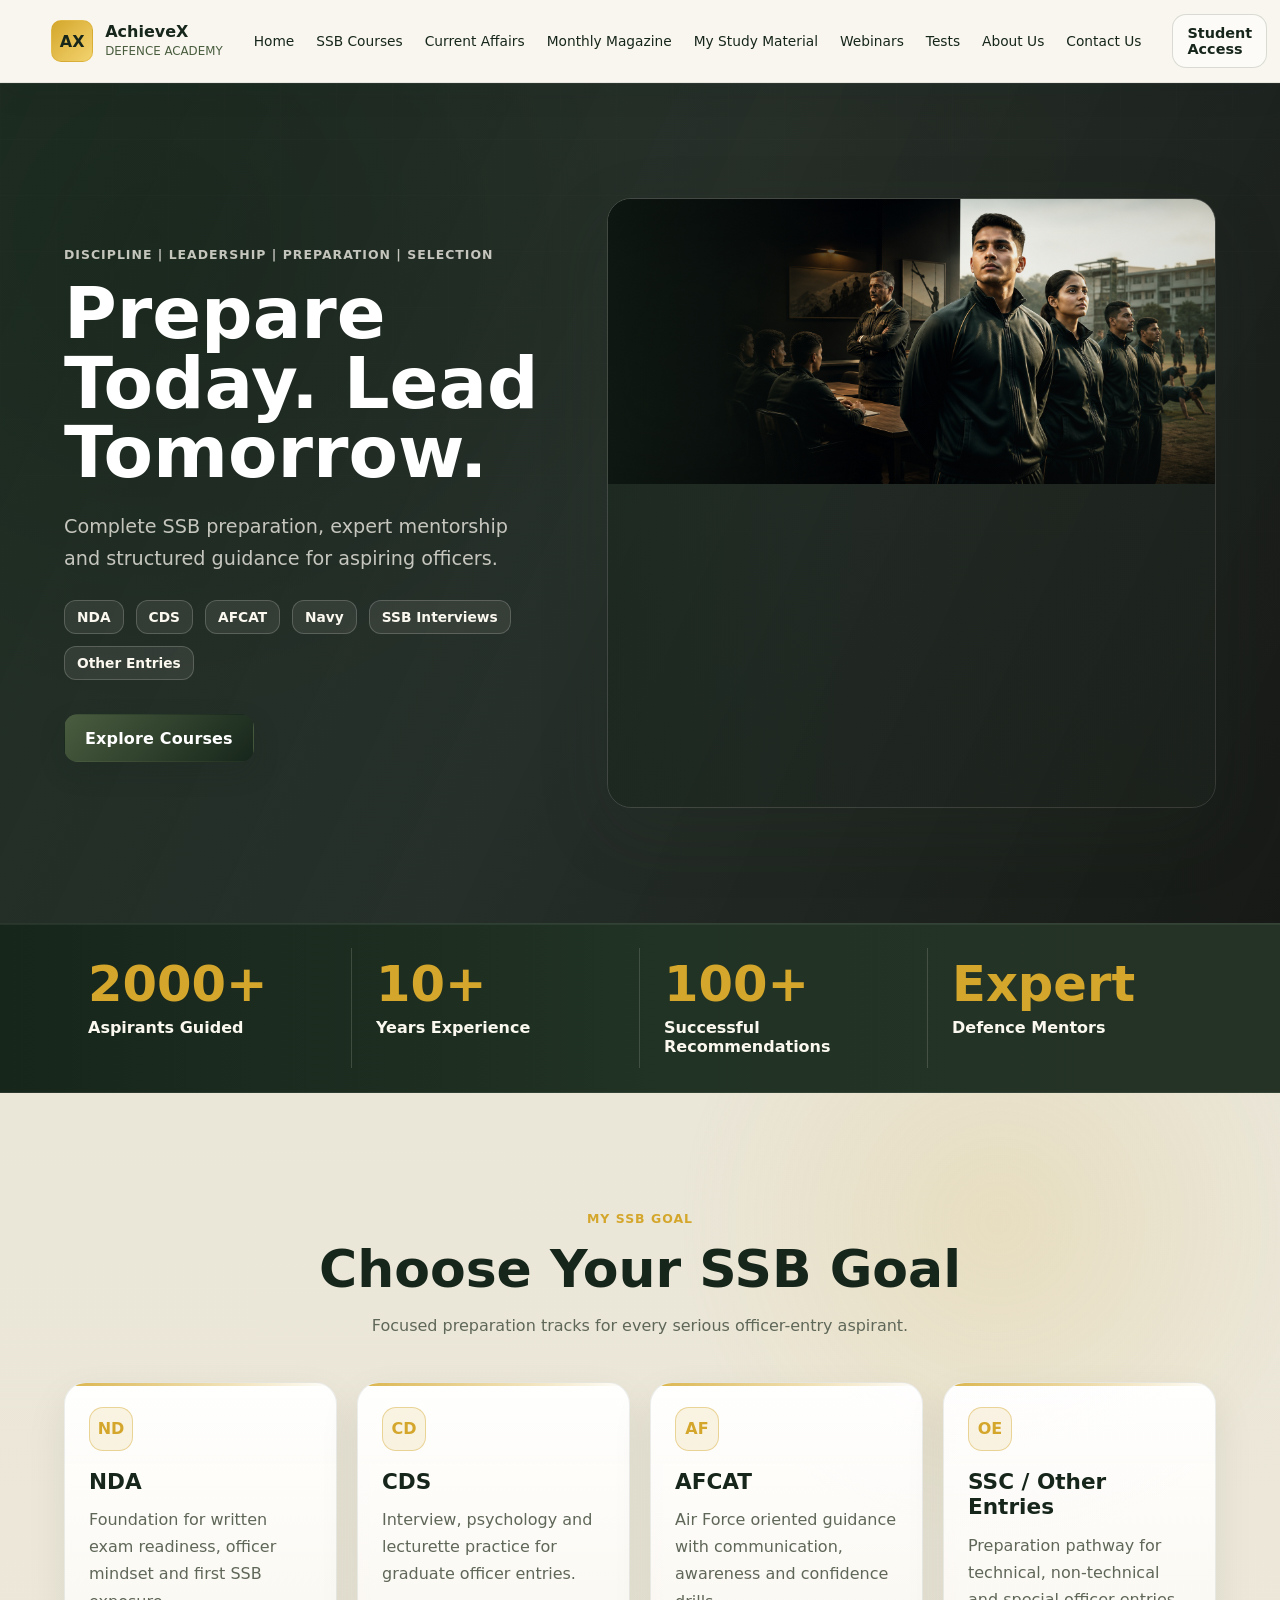
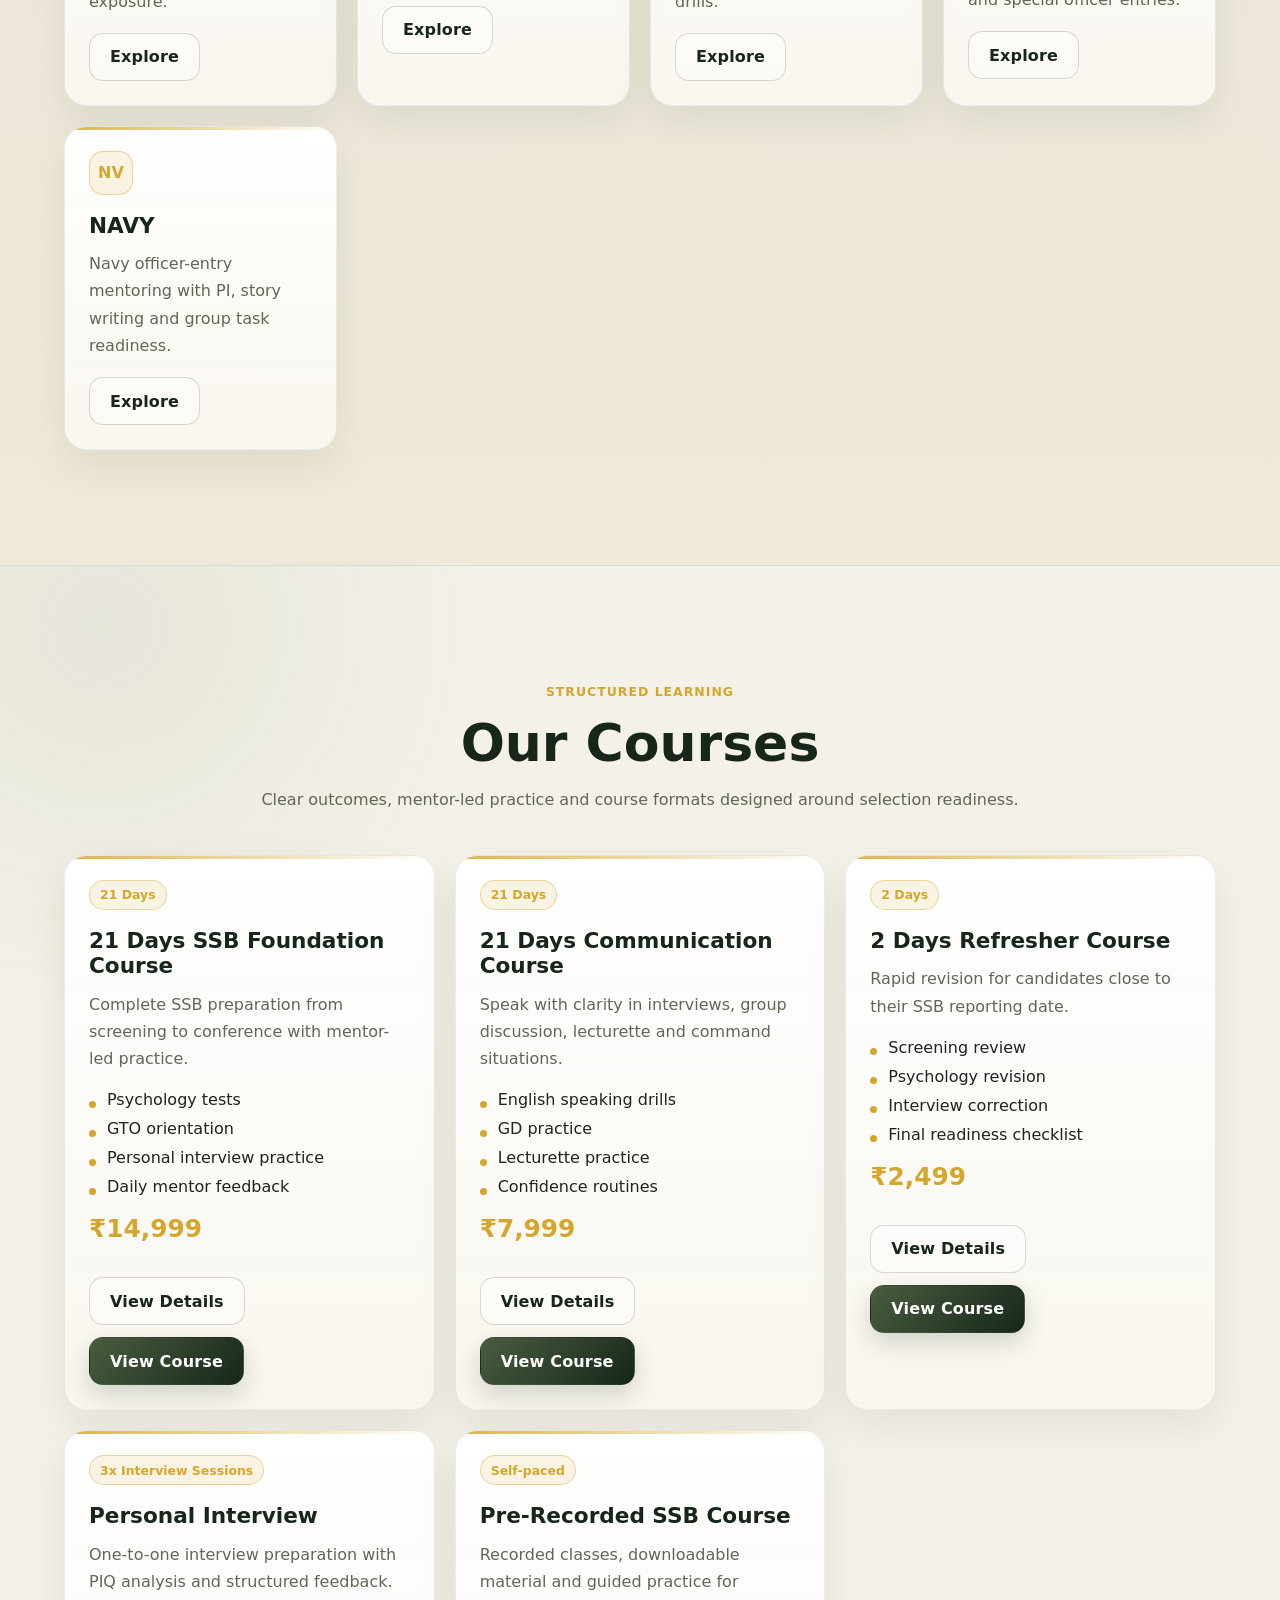
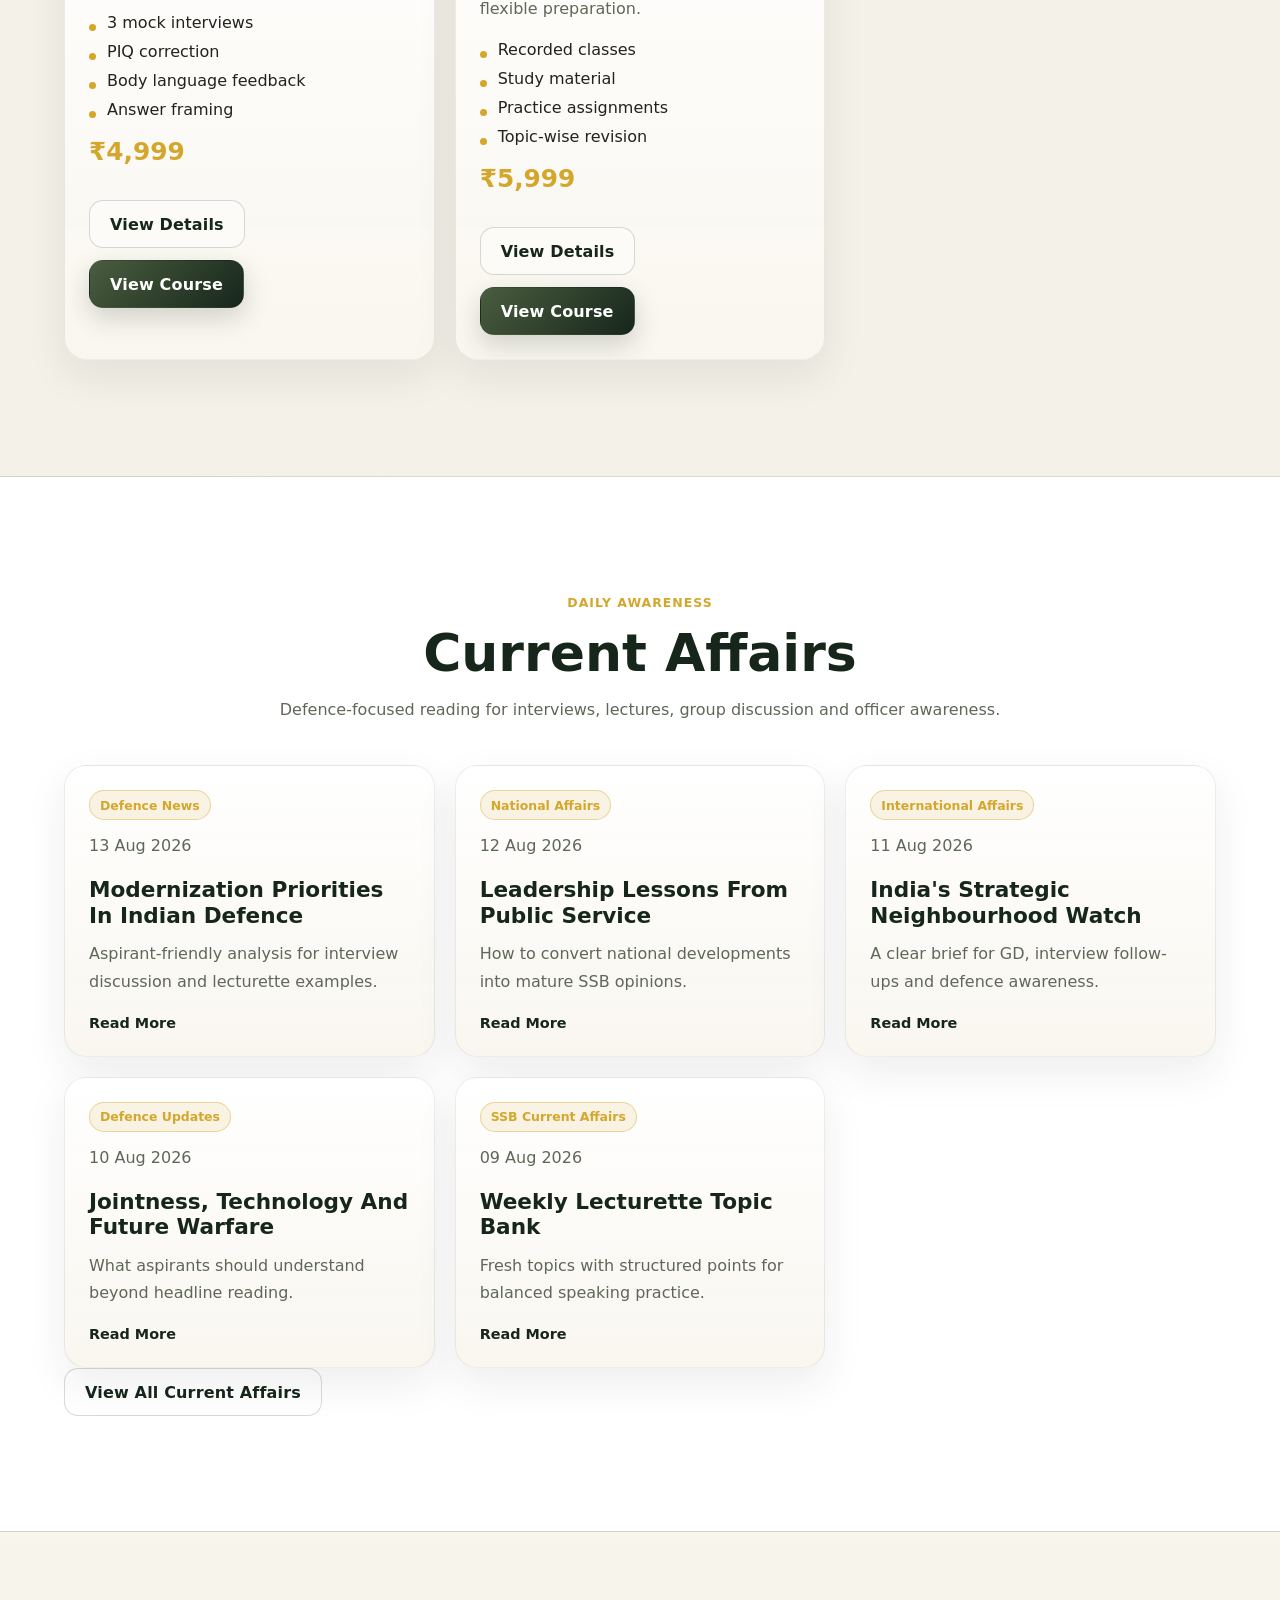
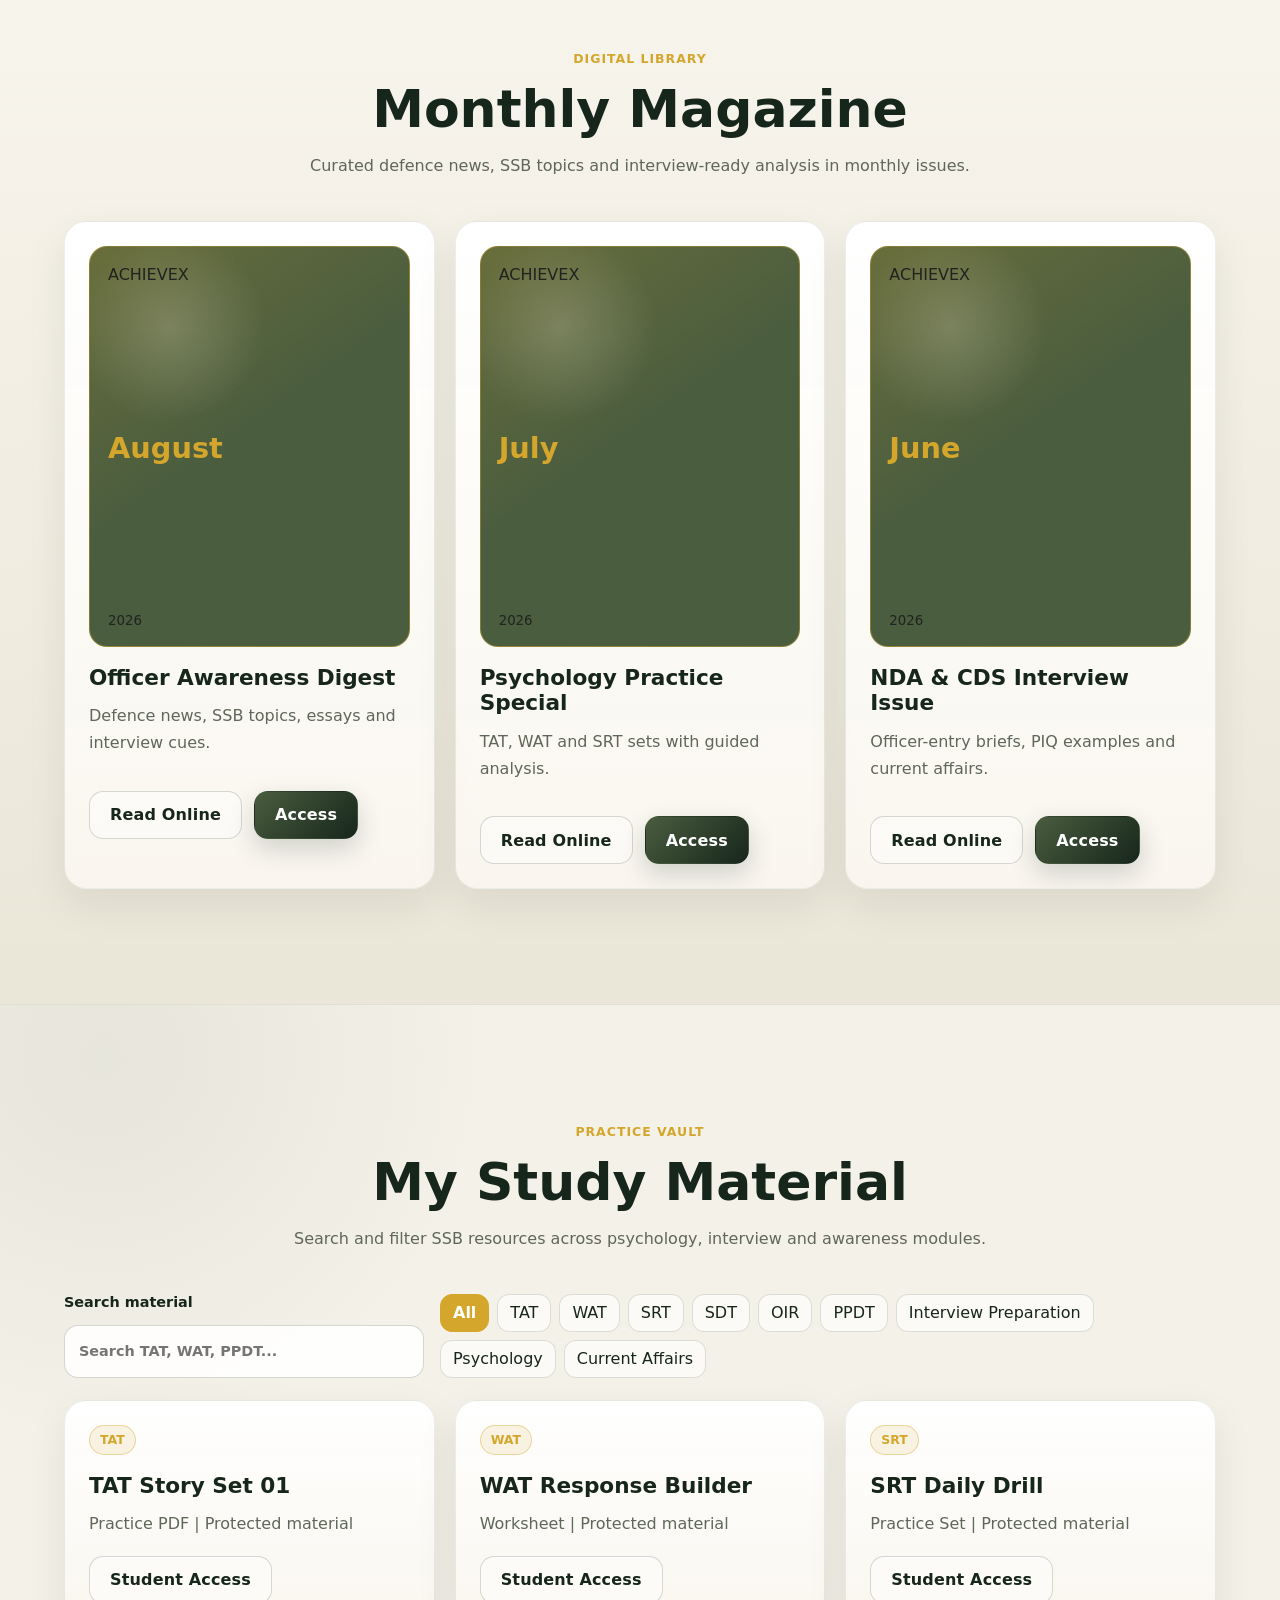
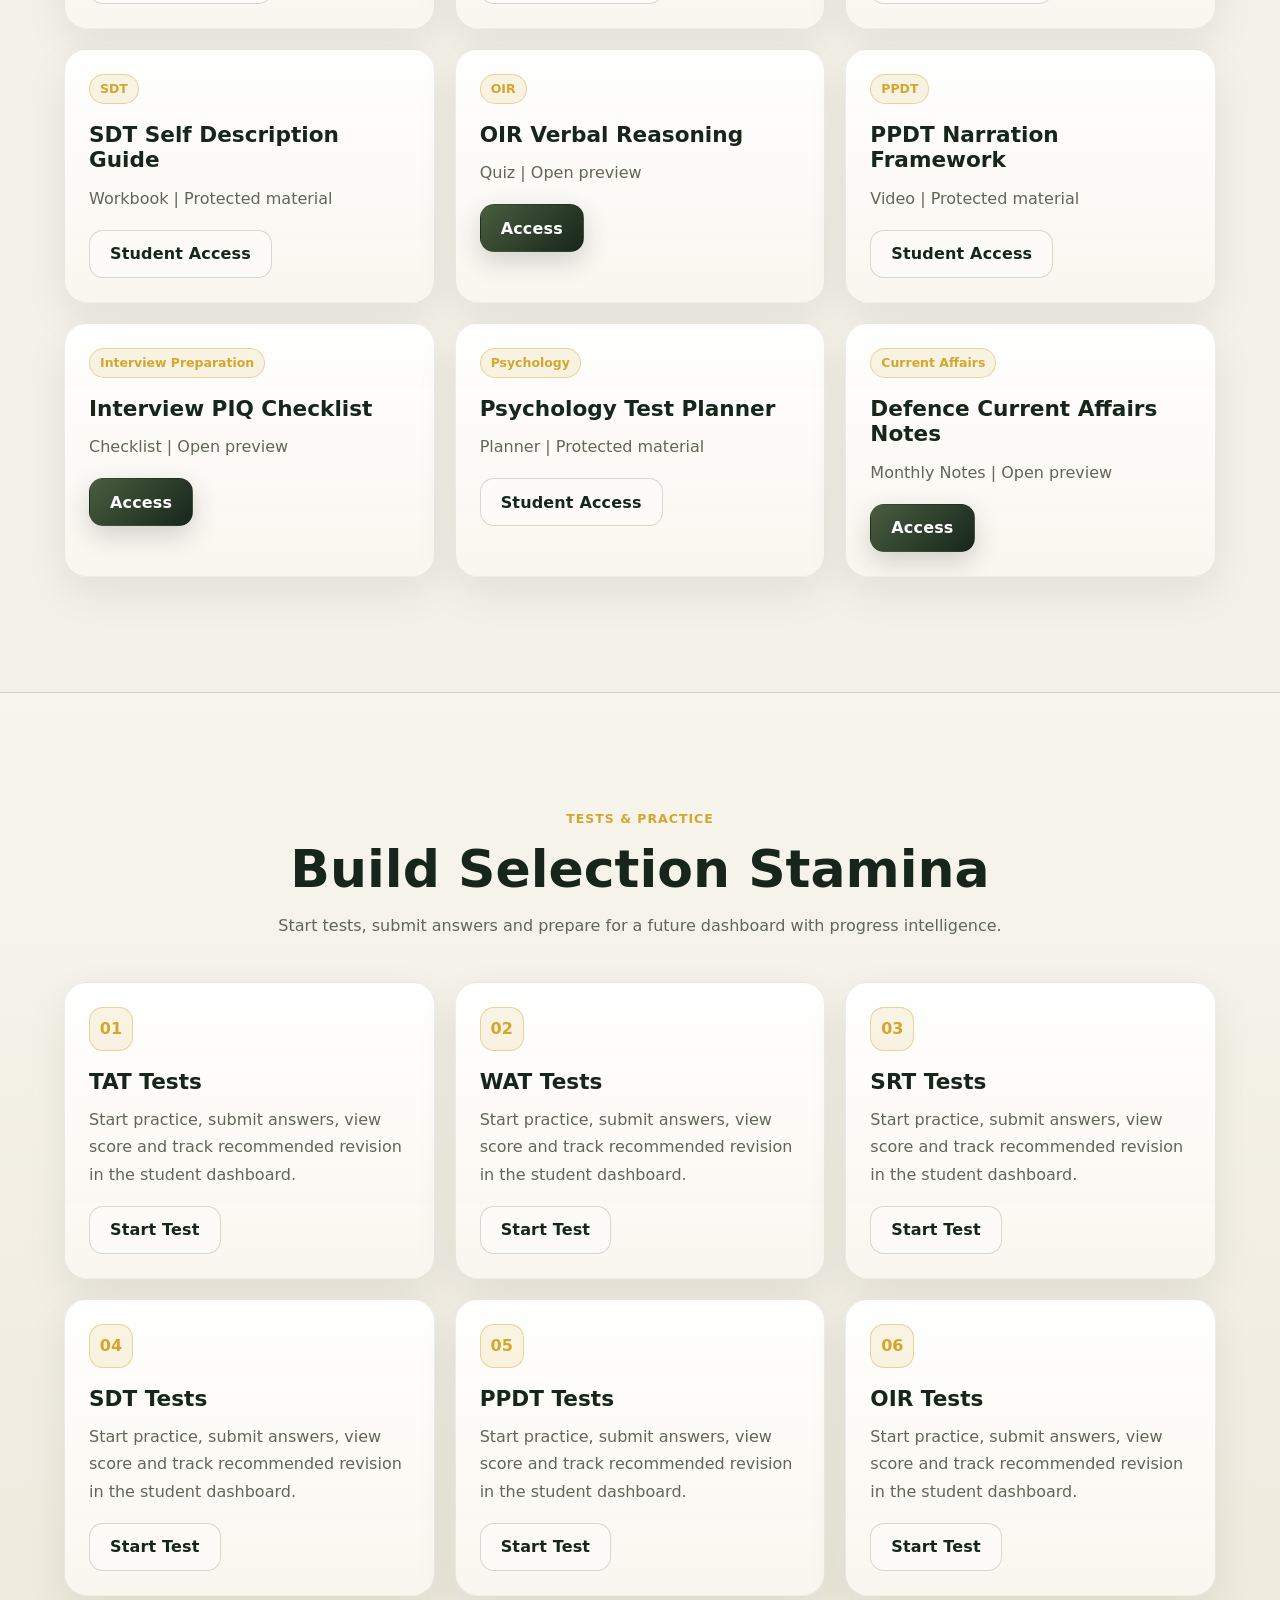
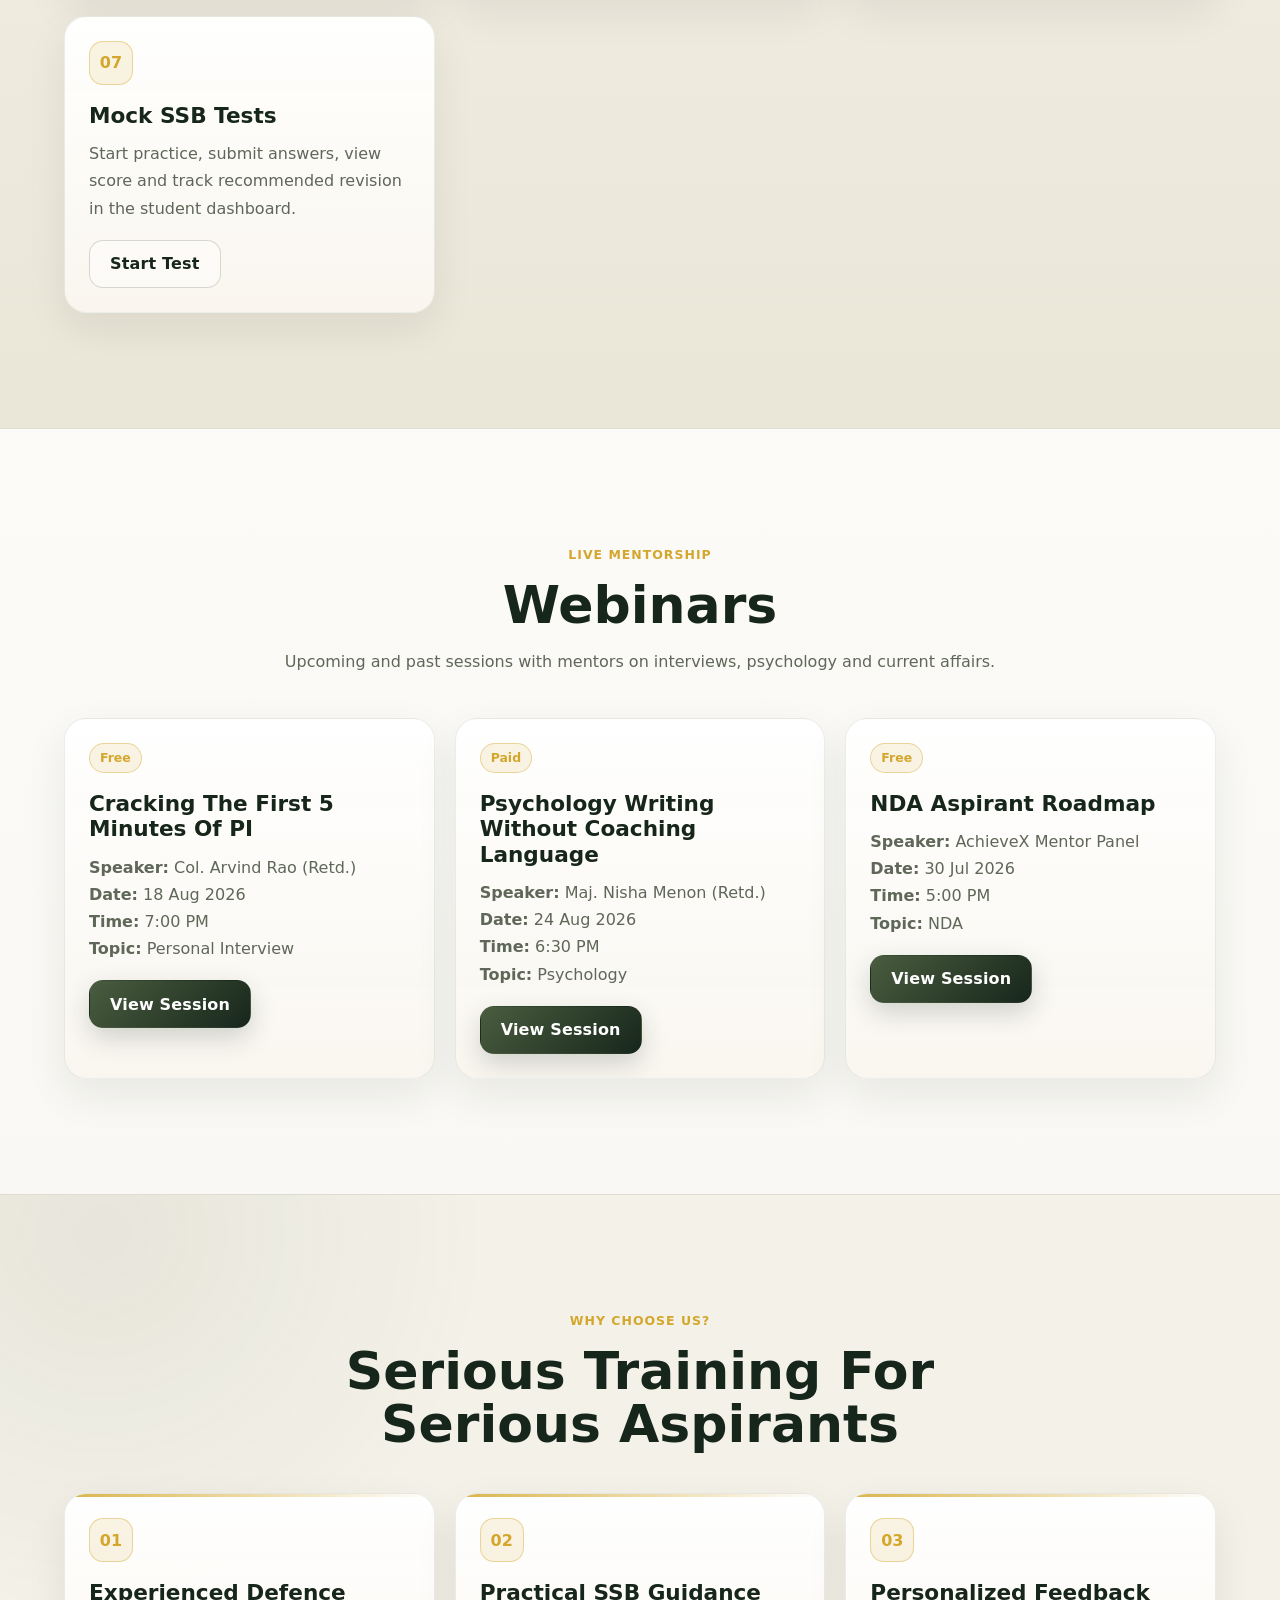
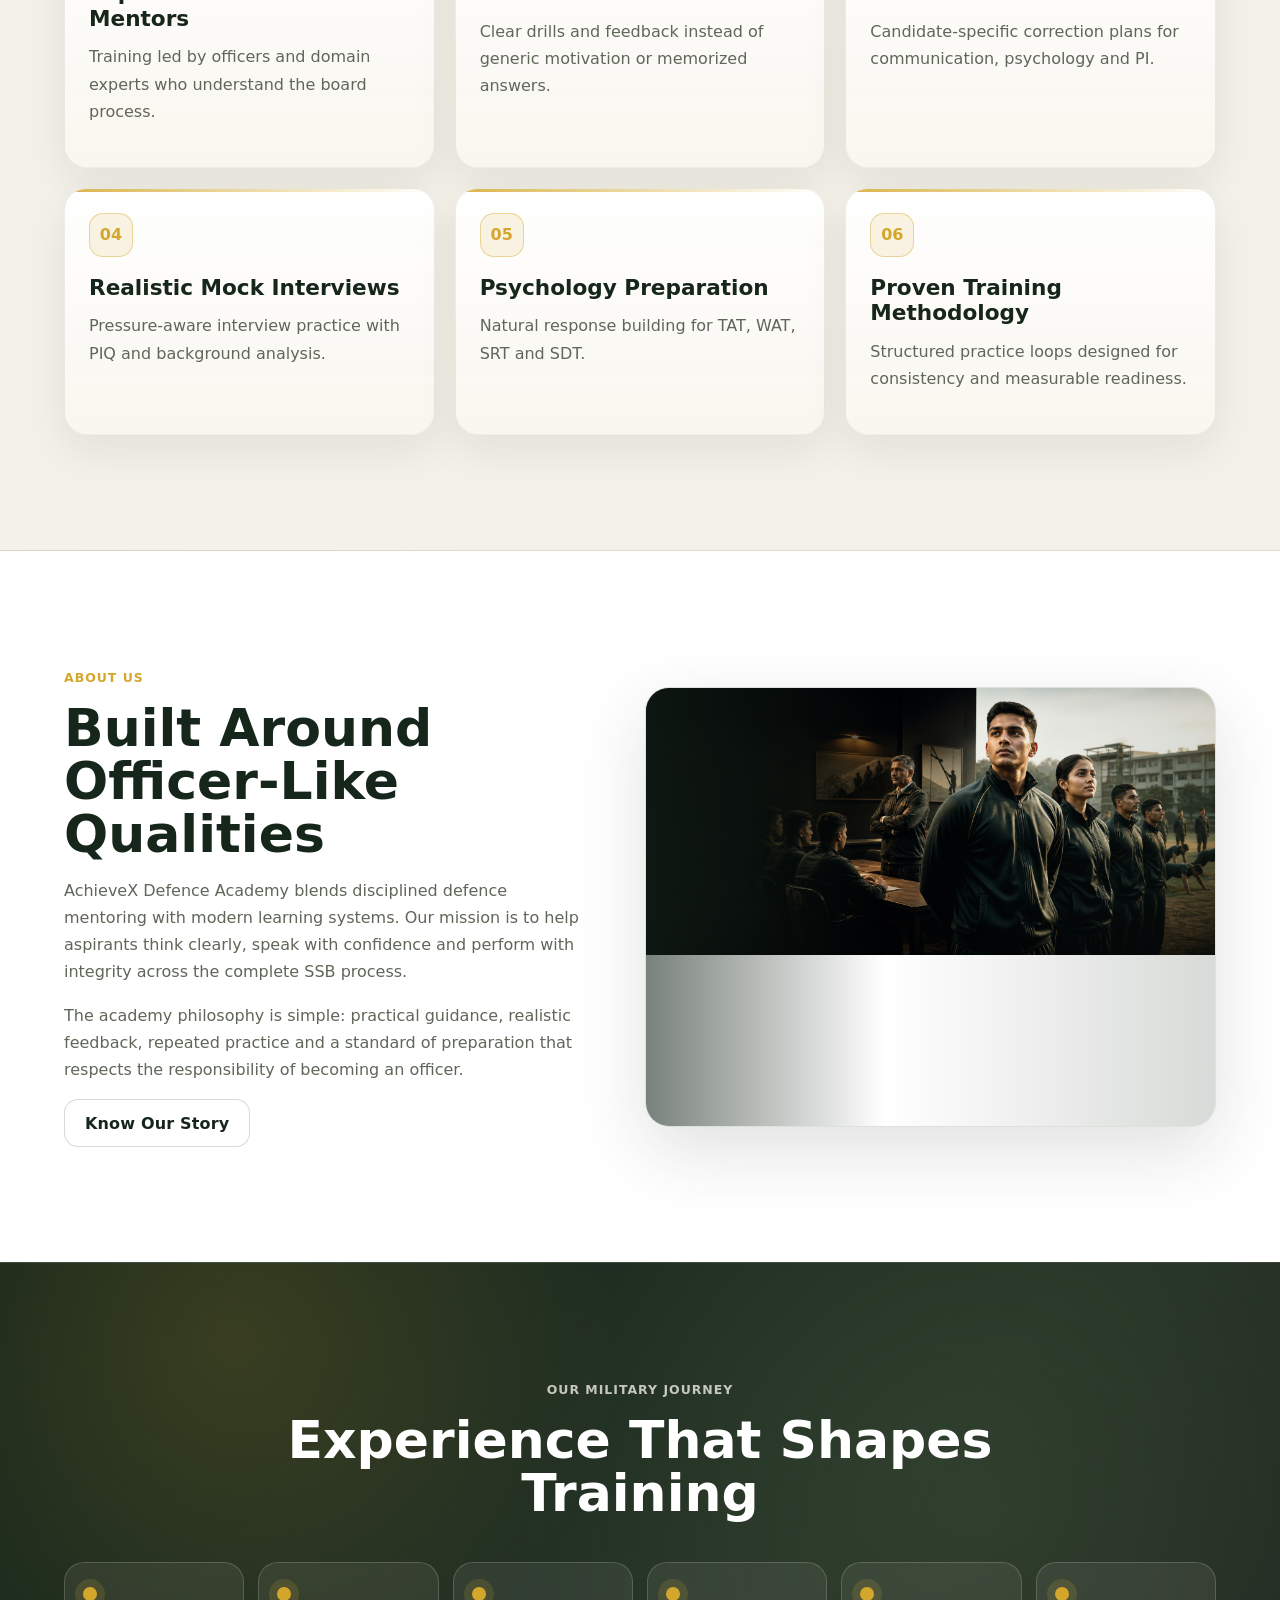
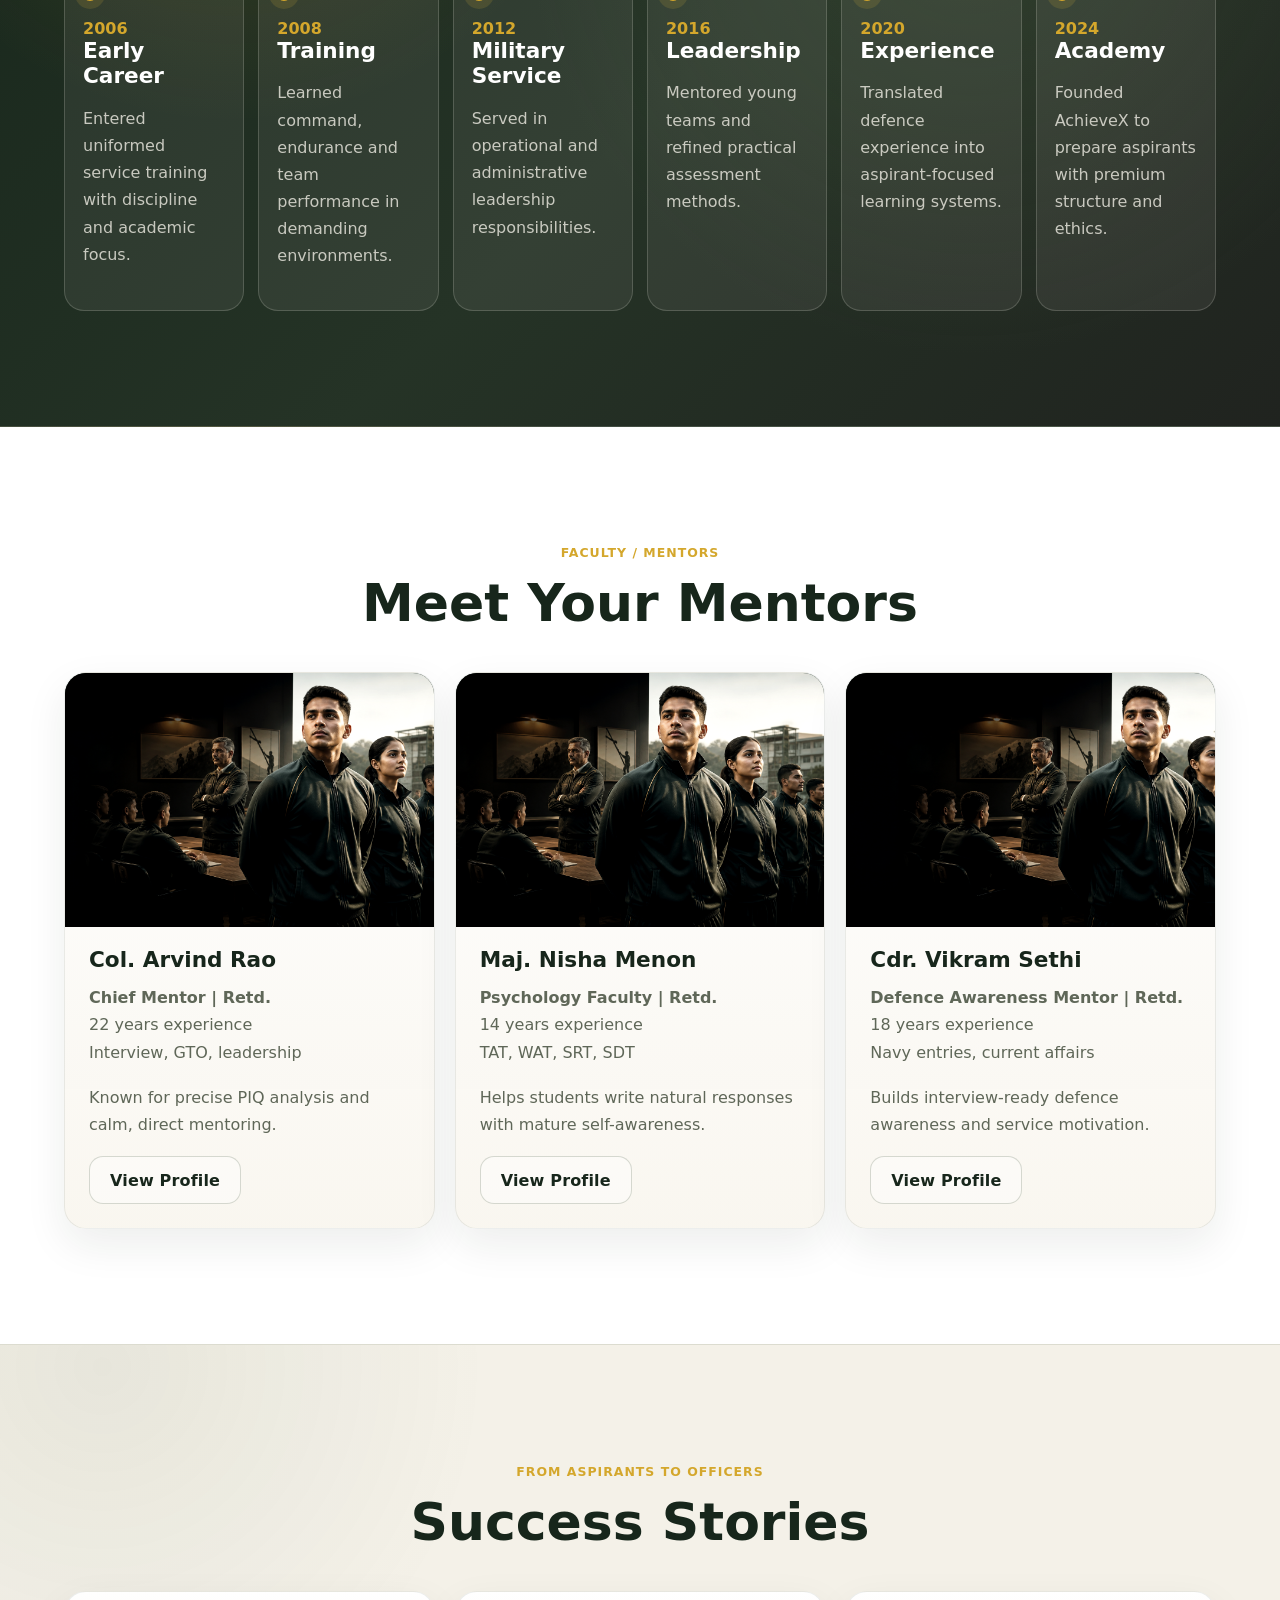
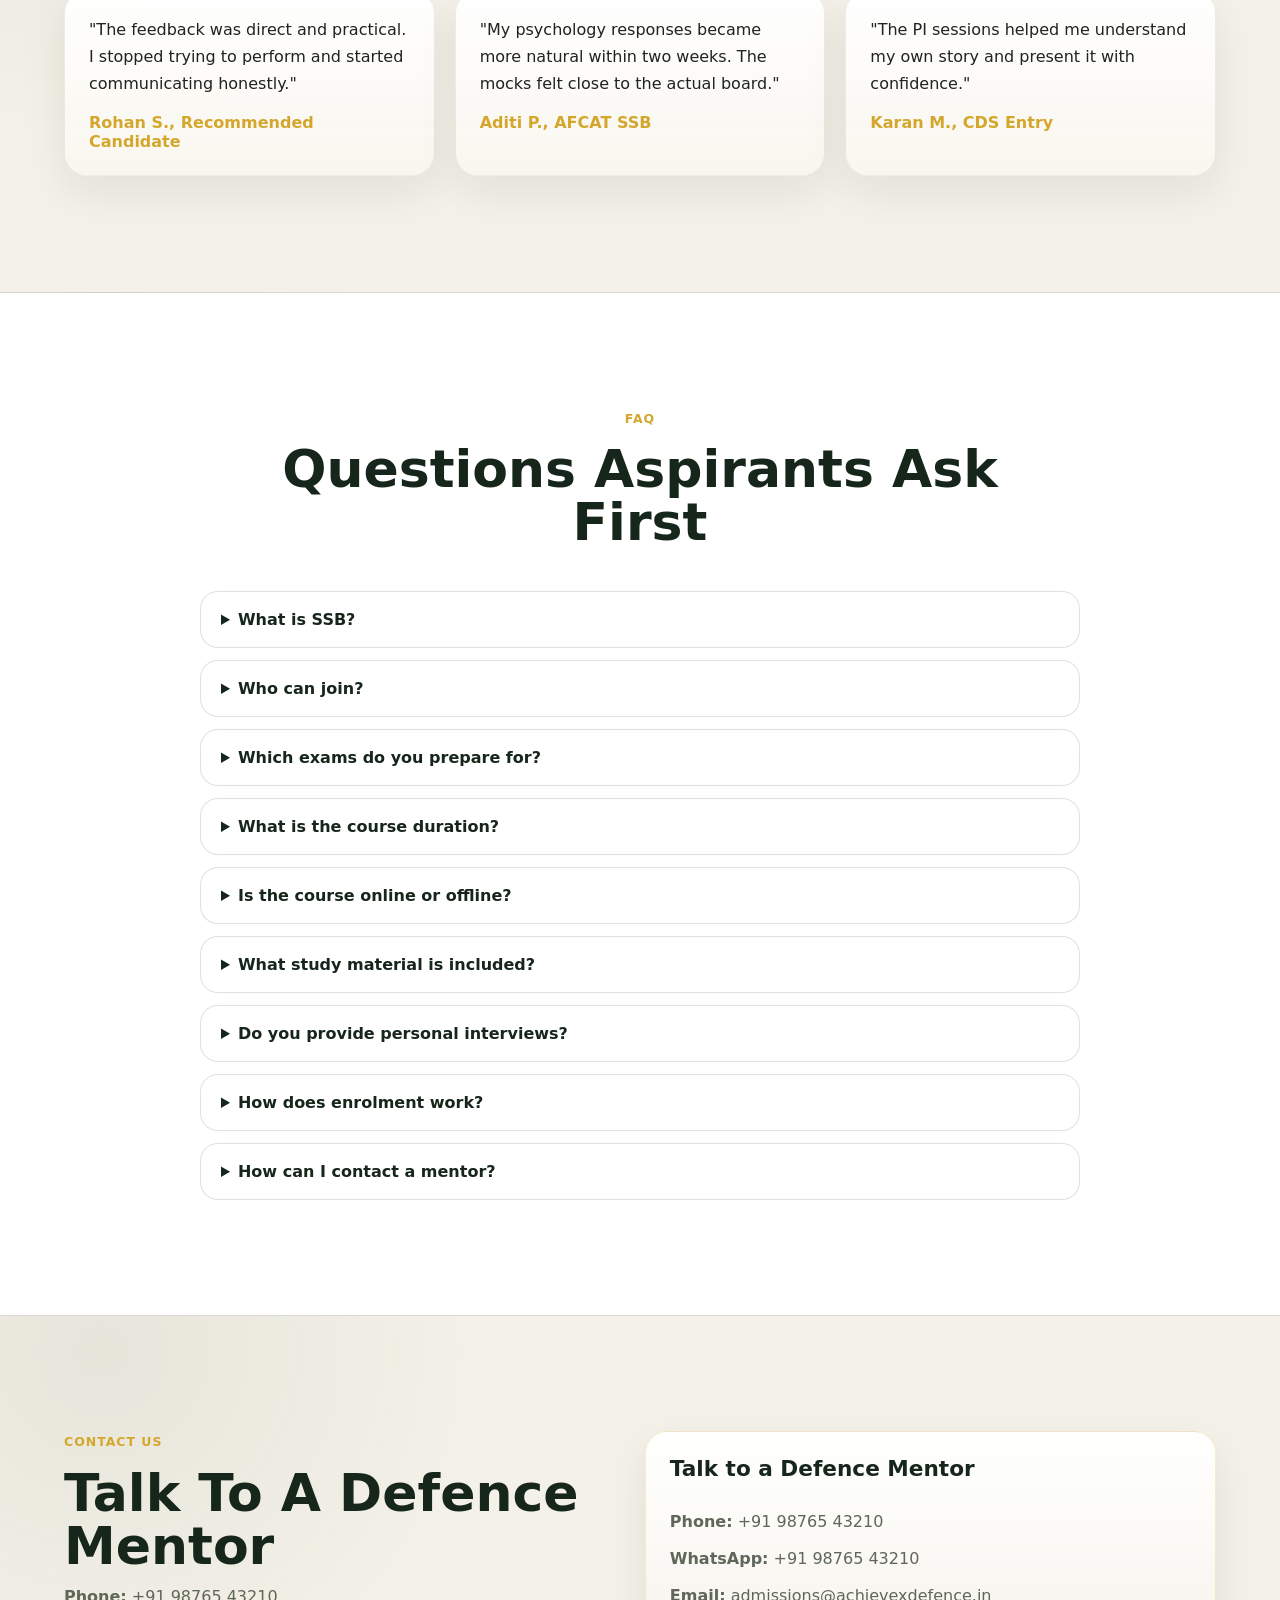
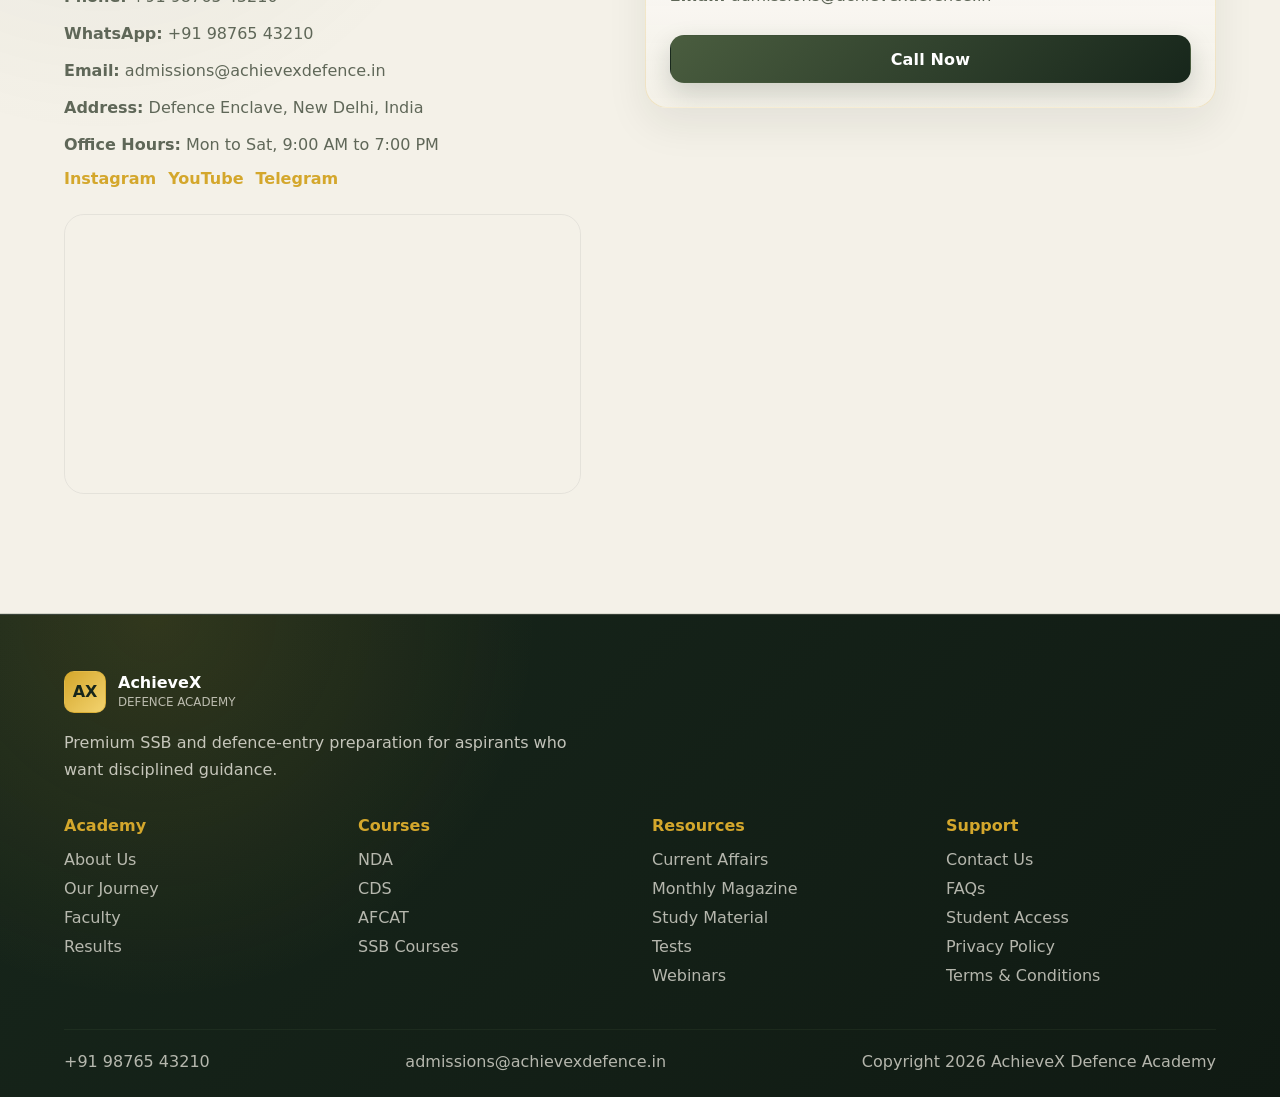
==== index.html @ bbbf5301 "Add files via upload" ====
<!doctype html>
<html lang="en">
  <head>
    <meta charset="UTF-8" />
    <meta name="viewport" content="width=device-width, initial-scale=1.0" />
    <title>AchieveX Defence Academy | SSB, NDA, CDS, AFCAT Coaching</title>
    <meta
      name="description"
      content="Premium SSB and defence-entry preparation for NDA, CDS, AFCAT, Navy and officer aspirants with expert mentorship, tests, study material and interviews."
    />
    <meta property="og:title" content="AchieveX Defence Academy" />
    <meta
      property="og:description"
      content="Prepare for SSB interviews and defence officer entries with structured courses, expert mentors and premium study resources."
    />
    <meta property="og:type" content="website" />
    <meta property="og:image" content="assets/ssb-hero.png" />
    <link rel="preload" href="assets/ssb-hero.png" as="image" />
    <link rel="stylesheet" href="styles.css" />
  </head>
  <body>
    <header class="site-header" data-header>
      <a class="brand" href="index.html" aria-label="AchieveX Defence Academy home">
        <span class="brand-mark">AX</span>
        <span>
          <strong>AchieveX</strong>
          <small>Defence Academy</small>
        </span>
      </a>
      <button class="menu-toggle icon-button" type="button" data-menu-toggle aria-label="Open navigation">
        <span></span><span></span><span></span>
      </button>
      <nav class="main-nav" data-nav aria-label="Primary navigation">
        <a href="#home">Home</a>
        <div class="nav-group">
          <button type="button">SSB Courses</button>
          <div class="mega-menu">
            <a href="#courses">All Courses</a>
            <a href="course.html?course=ssb-foundation">21 Days SSB Foundation</a>
            <a href="course.html?course=communication">Communication Course</a>
            <a href="course.html?course=interview">Personal Interview</a>
          </div>
        </div>
        <a href="#current-affairs">Current Affairs</a>
        <a href="#magazine">Monthly Magazine</a>
        <a href="#materials">My Study Material</a>
        <a href="#webinars">Webinars</a>
        <a href="#tests">Tests</a>
        <a href="#about">About Us</a>
        <a href="#contact">Contact Us</a>
      </nav>
      <div class="header-actions">
        <a class="link-button" href="login.html">Student Access</a>
      </div>
    </header>

    <main id="home">
      <section class="hero section-dark">
        <div class="hero-content reveal">
          <p class="eyebrow">Discipline | Leadership | Preparation | Selection</p>
          <h1>Prepare Today. Lead Tomorrow.</h1>
          <p class="hero-copy">
            Complete SSB preparation, expert mentorship and structured guidance for aspiring officers.
          </p>
          <div class="exam-pills" aria-label="Defence entry preparation">
            <span>NDA</span><span>CDS</span><span>AFCAT</span><span>Navy</span><span>SSB Interviews</span><span>Other Entries</span>
          </div>
          <div class="hero-actions">
            <a class="btn btn-primary" href="#courses">Explore Courses</a>
            <a class="btn btn-secondary" href="#contact">Talk to an Expert</a>
          </div>
        </div>
        <div class="hero-media reveal" aria-label="SSB aspirants training with mentor">
          <img src="assets/ssb-hero.png" alt="Indian defence aspirants preparing with a mentor" />
        </div>
      </section>

      <section class="stats-strip" aria-label="Academy trust statistics">
        <div class="stat reveal"><strong data-count="2000">0</strong><span>Aspirants Guided</span></div>
        <div class="stat reveal"><strong data-count="10">0</strong><span>Years Experience</span></div>
        <div class="stat reveal"><strong data-count="100">0</strong><span>Successful Recommendations</span></div>
        <div class="stat reveal"><strong>Expert</strong><span>Defence Mentors</span></div>
      </section>

      <section class="section" id="goals">
        <div class="section-heading reveal">
          <p class="eyebrow">My SSB Goal</p>
          <h2>Choose Your SSB Goal</h2>
          <p>Focused preparation tracks for every serious officer-entry aspirant.</p>
        </div>
        <div class="goal-grid" data-goals></div>
      </section>

      <section class="section section-panel" id="courses">
        <div class="section-heading reveal">
          <p class="eyebrow">Structured Learning</p>
          <h2>Our Courses</h2>
          <p>Clear outcomes, mentor-led practice and course formats designed around selection readiness.</p>
        </div>
        <div class="course-grid" data-courses></div>
      </section>

      <section class="section" id="current-affairs">
        <div class="section-heading reveal">
          <p class="eyebrow">Daily Awareness</p>
          <h2>Current Affairs</h2>
          <p>Defence-focused reading for interviews, lectures, group discussion and officer awareness.</p>
        </div>
        <div class="article-grid" data-articles></div>
        <div class="center-actions"><a class="btn btn-secondary" href="#current-affairs">View All Current Affairs</a></div>
      </section>

      <section class="section section-panel" id="magazine">
        <div class="section-heading reveal">
          <p class="eyebrow">Digital Library</p>
          <h2>Monthly Magazine</h2>
          <p>Curated defence news, SSB topics and interview-ready analysis in monthly issues.</p>
        </div>
        <div class="magazine-grid" data-magazines></div>
      </section>

      <section class="section" id="materials">
        <div class="section-heading reveal">
          <p class="eyebrow">Practice Vault</p>
          <h2>My Study Material</h2>
          <p>Search and filter SSB resources across psychology, interview and awareness modules.</p>
        </div>
        <div class="resource-toolbar reveal">
          <label class="search-field">
            <span>Search material</span>
            <input type="search" data-resource-search placeholder="Search TAT, WAT, PPDT..." />
          </label>
          <div class="filter-tabs" data-resource-filters></div>
        </div>
        <div class="resource-grid" data-resources></div>
      </section>

      <section class="section section-panel" id="tests">
        <div class="section-heading reveal">
          <p class="eyebrow">Tests & Practice</p>
          <h2>Build Selection Stamina</h2>
          <p>Start tests, submit answers and prepare for a future dashboard with progress intelligence.</p>
        </div>
        <div class="test-grid" data-tests></div>
      </section>

      <section class="section" id="webinars">
        <div class="section-heading reveal">
          <p class="eyebrow">Live Mentorship</p>
          <h2>Webinars</h2>
          <p>Upcoming and past sessions with mentors on interviews, psychology and current affairs.</p>
        </div>
        <div class="webinar-grid" data-webinars></div>
      </section>

      <section class="section section-panel" id="why">
        <div class="section-heading reveal">
          <p class="eyebrow">Why Choose Us?</p>
          <h2>Serious Training For Serious Aspirants</h2>
        </div>
        <div class="feature-grid" data-features></div>
      </section>

      <section class="section split-section" id="about">
        <div class="split-copy reveal">
          <p class="eyebrow">About Us</p>
          <h2>Built Around Officer-Like Qualities</h2>
          <p>
            AchieveX Defence Academy blends disciplined defence mentoring with modern learning systems. Our mission is to
            help aspirants think clearly, speak with confidence and perform with integrity across the complete SSB process.
          </p>
          <p>
            The academy philosophy is simple: practical guidance, realistic feedback, repeated practice and a standard of
            preparation that respects the responsibility of becoming an officer.
          </p>
          <a class="btn btn-secondary" href="#journey">Know Our Story</a>
        </div>
        <div class="split-media reveal">
          <img src="assets/ssb-hero.png" alt="Aspirants and mentor in defence academy training environment" loading="lazy" />
        </div>
      </section>

      <section class="section journey section-panel" id="journey">
        <div class="section-heading reveal">
          <p class="eyebrow">Our Military Journey</p>
          <h2>Experience That Shapes Training</h2>
        </div>
        <div class="timeline" data-timeline></div>
      </section>

      <section class="section" id="mentors">
        <div class="section-heading reveal">
          <p class="eyebrow">Faculty / Mentors</p>
          <h2>Meet Your Mentors</h2>
        </div>
        <div class="mentor-grid" data-mentors></div>
      </section>

      <section class="section section-panel" id="success">
        <div class="section-heading reveal">
          <p class="eyebrow">From Aspirants to Officers</p>
          <h2>Success Stories</h2>
        </div>
        <div class="testimonial-grid" data-testimonials></div>
      </section>

      <section class="section faq-section" id="faq">
        <div class="section-heading reveal">
          <p class="eyebrow">FAQ</p>
          <h2>Questions Aspirants Ask First</h2>
        </div>
        <div class="accordion" data-faqs></div>
      </section>

      <section class="section contact-section section-panel" id="contact">
        <div class="contact-layout">
          <div class="contact-copy reveal">
            <p class="eyebrow">Contact Us</p>
            <h2>Talk To A Defence Mentor</h2>
            <div class="contact-list">
              <p><strong>Phone:</strong> +91 98765 43210</p>
              <p><strong>WhatsApp:</strong> +91 98765 43210</p>
              <p><strong>Email:</strong> admissions@achievexdefence.in</p>
              <p><strong>Address:</strong> Defence Enclave, New Delhi, India</p>
              <p><strong>Office Hours:</strong> Mon to Sat, 9:00 AM to 7:00 PM</p>
            </div>
            <div class="social-row" aria-label="Social media links">
              <a href="#contact">Instagram</a><a href="#contact">YouTube</a><a href="#contact">Telegram</a>
            </div>
            <iframe
              title="AchieveX Defence Academy map"
              loading="lazy"
              referrerpolicy="no-referrer-when-downgrade"
              src="https://www.google.com/maps?q=New%20Delhi%20India&output=embed"
            ></iframe>
          </div>
          <div class="contact-form reveal" aria-label="Academy contact details">
            <h3>Talk to a Defence Mentor</h3>
            <div class="contact-list">
              <p><strong>Phone:</strong> +91 98765 43210</p>
              <p><strong>WhatsApp:</strong> +91 98765 43210</p>
              <p><strong>Email:</strong> admissions@achievexdefence.in</p>
            </div>
            <a class="btn btn-primary" href="tel:+919876543210">Call Now</a>
          </div>
        </div>
      </section>
    </main>

    <footer class="site-footer">
      <div class="footer-brand">
        <a class="brand" href="index.html">
          <span class="brand-mark">AX</span>
          <span><strong>AchieveX</strong><small>Defence Academy</small></span>
        </a>
        <p>Premium SSB and defence-entry preparation for aspirants who want disciplined guidance.</p>
      </div>
      <div class="footer-grid">
        <div><h3>Academy</h3><a href="#about">About Us</a><a href="#journey">Our Journey</a><a href="#mentors">Faculty</a><a href="#success">Results</a></div>
        <div><h3>Courses</h3><a href="#goals">NDA</a><a href="#goals">CDS</a><a href="#goals">AFCAT</a><a href="#courses">SSB Courses</a></div>
        <div><h3>Resources</h3><a href="#current-affairs">Current Affairs</a><a href="#magazine">Monthly Magazine</a><a href="#materials">Study Material</a><a href="#tests">Tests</a><a href="#webinars">Webinars</a></div>
        <div><h3>Support</h3><a href="#contact">Contact Us</a><a href="#faq">FAQs</a><a href="login.html">Student Access</a><a href="#footer">Privacy Policy</a><a href="#footer">Terms & Conditions</a></div>
      </div>
      <div class="footer-bottom">
        <span>+91 98765 43210</span>
        <span>admissions@achievexdefence.in</span>
        <span>Copyright 2026 AchieveX Defence Academy</span>
      </div>
    </footer>

    <script src="script.js"></script>
  </body>
</html>
---- styles.css ----
:root {
  --black: #17261b;
  --black-2: #253326;
  --charcoal: #20231f;
  --charcoal-2: #343a2f;
  --green: #17261b;
  --green-2: #253326;
  --olive: #4a5d3f;
  --ivory: #f4f1e8;
  --beige: #eae6d8;
  --gold: #d4a72c;
  --gold-2: #e6b936;
  --white: #ffffff;
  --soft: #fbf8ef;
  --muted: #5f6758;
  --line: rgba(74, 93, 63, 0.18);
  --line-gold: rgba(212, 167, 44, 0.42);
  --dark-line: rgba(244, 241, 232, 0.16);
  --shadow: 0 24px 70px rgba(37, 51, 38, 0.15);
  --radius: 24px;
  font-family: Inter, Manrope, Poppins, ui-sans-serif, system-ui, -apple-system, BlinkMacSystemFont, "Segoe UI", sans-serif;
  color: var(--charcoal);
  background: var(--ivory);
}

* {
  box-sizing: border-box;
}

html {
  scroll-behavior: smooth;
}

body {
  margin: 0;
  color: var(--charcoal);
  background:
    radial-gradient(circle at 82% 7%, rgba(212, 167, 44, 0.16), transparent 32rem),
    radial-gradient(circle at 8% 38%, rgba(74, 93, 63, 0.12), transparent 28rem),
    linear-gradient(180deg, var(--ivory), #ffffff 44%, var(--beige));
  overflow-x: hidden;
}

a {
  color: inherit;
  text-decoration: none;
}

img {
  display: block;
  max-width: 100%;
}

button,
input,
select,
textarea {
  font: inherit;
}

button {
  cursor: pointer;
}

.site-header {
  position: sticky;
  top: 0;
  z-index: 50;
  display: flex;
  align-items: center;
  gap: 22px;
  min-height: 78px;
  padding: 14px clamp(18px, 4vw, 54px);
  background: rgba(250, 247, 240, 0.86);
  border-bottom: 1px solid rgba(23, 38, 27, 0.08);
  box-shadow: 0 12px 30px rgba(23, 38, 27, 0.06);
  backdrop-filter: blur(18px);
}

.brand {
  display: inline-flex;
  align-items: center;
  gap: 12px;
  min-width: max-content;
}

.brand-mark {
  display: grid;
  place-items: center;
  width: 42px;
  height: 42px;
  border: 1px solid var(--line-gold);
  border-radius: 10px;
  color: var(--green);
  background: linear-gradient(135deg, var(--gold), #f3d36f);
  font-weight: 900;
  letter-spacing: 0;
}

.brand strong,
.brand small {
  display: block;
  line-height: 1.05;
}

.brand strong {
  color: var(--green);
  font-size: 1rem;
  letter-spacing: 0;
}

.brand small {
  margin-top: 4px;
  color: var(--olive);
  font-size: 0.74rem;
  text-transform: uppercase;
}

.main-nav {
  display: flex;
  align-items: center;
  justify-content: center;
  gap: 4px;
  flex: 1;
}

.main-nav a,
.main-nav button {
  border: 0;
  color: var(--green);
  background: transparent;
  padding: 10px 9px;
  border-radius: 12px;
  font-size: 0.86rem;
  white-space: nowrap;
  transition: color 180ms ease, background 180ms ease;
}

.main-nav a:hover,
.main-nav button:hover {
  color: var(--olive);
  background: rgba(74, 93, 63, 0.1);
}

.nav-group {
  position: relative;
}

.mega-menu {
  position: absolute;
  top: calc(100% + 10px);
  left: 0;
  display: grid;
  min-width: 260px;
  padding: 10px;
  opacity: 0;
  pointer-events: none;
  transform: translateY(8px);
  background: rgba(255, 255, 255, 0.96);
  border: 1px solid var(--line);
  border-radius: 18px;
  box-shadow: var(--shadow);
  transition: opacity 180ms ease, transform 180ms ease;
}

.nav-group:hover .mega-menu,
.nav-group:focus-within .mega-menu {
  opacity: 1;
  pointer-events: auto;
  transform: translateY(0);
}

.header-actions {
  display: flex;
  align-items: center;
  gap: 10px;
}

.link-button {
  color: var(--green);
  font-weight: 700;
  font-size: 0.9rem;
}

.btn {
  display: inline-flex;
  align-items: center;
  justify-content: center;
  min-height: 48px;
  padding: 0 20px;
  border-radius: 14px;
  border: 1px solid transparent;
  font-weight: 900;
  letter-spacing: 0.01em;
  transition: transform 180ms ease, box-shadow 180ms ease, border-color 180ms ease, background 180ms ease;
}

.btn:hover {
  transform: translateY(-2px);
}

.btn-primary {
  color: var(--white);
  background: linear-gradient(135deg, var(--olive), var(--green));
  box-shadow: 0 10px 26px rgba(23, 38, 27, 0.18);
}

.btn-primary:hover {
  box-shadow: 0 14px 30px rgba(23, 38, 27, 0.22);
}

.btn-secondary {
  color: var(--green);
  background: rgba(255, 255, 255, 0.42);
  border-color: rgba(74, 93, 63, 0.22);
}

.btn-secondary:hover {
  border-color: var(--line-gold);
  box-shadow: 0 12px 34px rgba(74, 93, 63, 0.14);
}

.btn-small {
  min-height: 42px;
  padding-inline: 16px;
  font-size: 0.88rem;
}

.btn-ghost {
  min-height: 42px;
  color: var(--gold);
  background: rgba(212, 167, 44, 0.1);
  border-color: var(--line-gold);
}

.site-header .link-button {
  padding: 10px 14px;
  border: 1px solid rgba(74, 93, 63, 0.2);
  border-radius: 14px;
  background: rgba(255, 255, 255, 0.5);
}

.hero .btn-secondary,
.course-hero .btn-secondary,
.login-hero .btn-secondary,
#journey .btn-secondary,
.site-footer .btn-secondary,
.menu-toggle {
  display: none;
  width: 44px;
  height: 44px;
  border: 1px solid var(--line);
  border-radius: 12px;
  background: var(--white);
}

.menu-toggle span {
  display: block;
  width: 18px;
  height: 2px;
  margin: 4px auto;
  background: var(--green);
}

.section-dark,
.section {
  position: relative;
  padding: clamp(72px, 9vw, 126px) clamp(18px, 5vw, 72px);
}

.section-panel {
  background:
    radial-gradient(circle at 12% 8%, rgba(212, 167, 44, 0.12), transparent 24rem),
    linear-gradient(180deg, var(--ivory), var(--beige));
  border-block: 1px solid rgba(74, 93, 63, 0.14);
}

.hero {
  display: grid;
  grid-template-columns: minmax(0, 0.88fr) minmax(360px, 1.12fr);
  align-items: center;
  min-height: calc(100vh - 78px);
  gap: clamp(30px, 5vw, 76px);
  overflow: hidden;
  background:
    linear-gradient(115deg, rgba(23, 38, 27, 0.96), rgba(21, 31, 26, 0.92) 48%, rgba(14, 17, 14, 0.96)),
    radial-gradient(circle at 12% 18%, rgba(74, 93, 63, 0.78), transparent 30rem),
    radial-gradient(circle at 64% 18%, rgba(212, 167, 44, 0.18), transparent 28rem);
  box-shadow: inset 0 1px 0 rgba(255, 255, 255, 0.04);
}

.hero::before {
  content: "";
  position: absolute;
  inset: 0;
  pointer-events: none;
  opacity: 0.16;
  background-image:
    linear-gradient(rgba(244, 241, 232, 0.08) 1px, transparent 1px),
    linear-gradient(90deg, rgba(244, 241, 232, 0.06) 1px, transparent 1px);
  background-size: 56px 56px;
  mask-image: linear-gradient(180deg, black, transparent 82%);
}

.hero-content,
.hero-media {
  position: relative;
  z-index: 1;
}

.eyebrow {
  margin: 0 0 14px;
  color: var(--gold);
  font-size: 0.78rem;
  font-weight: 900;
  letter-spacing: 0.08em;
  text-transform: uppercase;
}

h1,
h2,
h3,
p {
  overflow-wrap: anywhere;
}

h1,
h2,
h3 {
  margin: 0;
  color: var(--green);
  letter-spacing: 0;
}

h1 {
  max-width: 760px;
  font-size: clamp(3rem, 6vw, 4.5rem);
  line-height: 0.96;
}

h2 {
  font-size: clamp(2.2rem, 4.2vw, 3.25rem);
  line-height: 1.02;
}

h3 {
  font-size: 1.35rem;
  line-height: 1.18;
}

p {
  color: var(--muted);
  line-height: 1.7;
}

.hero h1,
.hero h2,
.hero h3,
.course-hero h1,
.course-hero h2,
.course-hero h3,
.login-hero h1,
.login-hero h2,
.login-hero h3,
#journey h1,
#journey h2,
#journey h3,
.site-footer h1,
.site-footer h2,
.site-footer h3 {
  color: var(--white);
}

.hero p,
.course-hero p,
.login-hero p,
#journey p,
.site-footer p {
  color: rgba(244, 241, 232, 0.78);
}

.hero-copy {
  max-width: 650px;
  margin: 24px 0;
  color: var(--soft);
  font-size: clamp(1.04rem, 1.6vw, 1.2rem);
}

.exam-pills,
.hero-actions,
.center-actions,
.course-meta-row,
.social-row {
  display: flex;
  flex-wrap: wrap;
  gap: 12px;
  align-items: center;
}

.exam-pills span,
.course-meta-row span {
  display: inline-flex;
  min-height: 34px;
  align-items: center;
  padding: 0 12px;
  color: var(--soft);
  border: 1px solid rgba(244, 241, 232, 0.2);
  border-radius: 12px;
  background: rgba(244, 241, 232, 0.08);
  font-weight: 800;
  font-size: 0.86rem;
}

.hero-actions {
  margin-top: 34px;
}

.hero-media {
  min-height: 610px;
  border-radius: var(--radius);
  overflow: hidden;
  box-shadow: var(--shadow);
  border: 1px solid rgba(244, 241, 232, 0.14);
}

.hero-media::after,
.split-media::after,
.course-hero-image::after {
  content: "";
  position: absolute;
  inset: 0;
  background: linear-gradient(90deg, rgba(23, 38, 27, 0.58), transparent 42%, rgba(37, 51, 38, 0.18));
  pointer-events: none;
}

.hero-media img,
.split-media img,
.course-hero-image img {
  width: 100%;
  height: 100%;
  object-fit: cover;
}

.stats-strip {
  display: grid;
  grid-template-columns: repeat(4, 1fr);
  padding: 24px clamp(18px, 5vw, 72px);
  background: linear-gradient(90deg, var(--green), #213325 52%, var(--green-2));
  border-block: 1px solid rgba(255, 255, 255, 0.08);
  box-shadow: inset 0 1px 0 rgba(255, 255, 255, 0.06);
}

.course-hero,
.login-hero {
  color: var(--soft);
  background:
    radial-gradient(circle at 14% 16%, rgba(212, 167, 44, 0.14), transparent 26rem),
    radial-gradient(circle at 80% 20%, rgba(74, 93, 63, 0.34), transparent 28rem),
    linear-gradient(135deg, var(--green), var(--green-2) 56%, var(--charcoal));
}

.stat {
  padding: 12px 24px;
  border-right: 1px solid var(--dark-line);
}

.stat:last-child {
  border-right: 0;
}

.stat strong {
  display: block;
  color: var(--gold);
  font-size: clamp(2rem, 4vw, 3.1rem);
  line-height: 1;
}

.stat span {
  display: block;
  margin-top: 8px;
  color: var(--soft);
  font-weight: 800;
}

.section-heading {
  max-width: 760px;
  margin: 0 auto 42px;
  text-align: center;
}

#goals {
  background:
    radial-gradient(circle at 78% 12%, rgba(212, 167, 44, 0.14), transparent 20rem),
    linear-gradient(180deg, var(--beige), #efe9d9);
}

#courses,
#materials,
#why,
#success,
#contact,
.course-detail-layout {
  background:
    radial-gradient(circle at 8% 4%, rgba(74, 93, 63, 0.08), transparent 24rem),
    var(--ivory);
}

#current-affairs,
#about,
#mentors,
#faq {
  background: var(--white);
}

#magazine,
#tests {
  background:
    linear-gradient(180deg, #f8f5ed, var(--beige));
}

#journey {
  color: var(--soft);
  background:
    radial-gradient(circle at 18% 10%, rgba(212, 167, 44, 0.16), transparent 24rem),
    radial-gradient(circle at 76% 32%, rgba(74, 93, 63, 0.32), transparent 28rem),
    linear-gradient(135deg, var(--green), var(--green-2) 54%, var(--charcoal));
  border-block-color: var(--dark-line);
}

.goal-grid,
.course-grid,
.article-grid,
.magazine-grid,
.resource-grid,
.test-grid,
.webinar-grid,
.feature-grid,
.mentor-grid,
.testimonial-grid,
.learning-grid,
.benefit-grid {
  display: grid;
  grid-template-columns: repeat(3, minmax(0, 1fr));
  gap: 20px;
  max-width: 1180px;
  margin: 0 auto;
}

.goal-grid {
  grid-template-columns: repeat(4, minmax(0, 1fr));
}

.course-grid,
.mentor-grid {
  grid-template-columns: repeat(3, minmax(0, 1fr));
}

.card,
.course-card,
.article-card,
.magazine-card,
.resource-card,
.test-card,
.webinar-card,
.feature-card,
.mentor-card,
.testimonial-card,
.detail-block,
.pricing-card,
.login-card,
.dashboard-preview,
.contact-form {
  position: relative;
  padding: 24px;
  border: 1px solid rgba(23, 38, 27, 0.08);
  border-radius: 22px;
  background: linear-gradient(180deg, rgba(255, 255, 255, 0.97), rgba(249, 246, 239, 0.96));
  box-shadow: 0 16px 42px rgba(23, 38, 27, 0.08);
  overflow: hidden;
}

.card::before,
.course-card::before,
.feature-card::before {
  content: "";
  position: absolute;
  inset: 0 0 auto;
  height: 3px;
  background: linear-gradient(90deg, var(--gold), transparent);
  opacity: 0.85;
}

.goal-card,
.course-card,
.article-card,
.magazine-card,
.resource-card,
.test-card,
.webinar-card,
.feature-card,
.mentor-card,
.testimonial-card {
  transition: transform 180ms ease, border-color 180ms ease, box-shadow 180ms ease;
}

.goal-card:hover,
.course-card:hover,
.article-card:hover,
.magazine-card:hover,
.resource-card:hover,
.test-card:hover,
.webinar-card:hover,
.feature-card:hover,
.mentor-card:hover,
.testimonial-card:hover {
  transform: translateY(-6px);
  border-color: var(--line-gold);
  box-shadow: 0 22px 56px rgba(74, 93, 63, 0.16);
}

.goal-card {
  min-height: 230px;
}

.icon-chip,
.badge {
  display: inline-flex;
  align-items: center;
  justify-content: center;
  min-width: 44px;
  height: 44px;
  border-radius: 14px;
  color: var(--gold);
  border: 1px solid var(--line-gold);
  background: rgba(212, 167, 44, 0.12);
  font-weight: 900;
}

.badge {
  min-width: auto;
  height: 30px;
  padding-inline: 10px;
  border-radius: 999px;
  font-size: 0.78rem;
}

.card h3,
.course-card h3,
.article-card h3,
.magazine-card h3,
.resource-card h3,
.test-card h3,
.webinar-card h3,
.feature-card h3,
.mentor-card h3 {
  margin-top: 18px;
}

.card p,
.course-card p,
.article-card p,
.magazine-card p,
.resource-card p,
.test-card p,
.webinar-card p,
.feature-card p,
.mentor-card p {
  margin: 12px 0 18px;
}

.course-list {
  display: grid;
  gap: 10px;
  margin: 18px 0;
  padding: 0;
  list-style: none;
}

.course-list li {
  color: var(--charcoal);
  padding-left: 18px;
  position: relative;
}

.course-list li::before {
  content: "";
  position: absolute;
  left: 0;
  top: 0.65em;
  width: 7px;
  height: 7px;
  border-radius: 50%;
  background: var(--gold);
}

.price {
  color: var(--gold);
  font-size: 1.55rem;
  font-weight: 900;
}

.resource-toolbar {
  display: grid;
  grid-template-columns: minmax(220px, 360px) 1fr;
  gap: 16px;
  max-width: 1180px;
  margin: 0 auto 22px;
}

.search-field,
label {
  display: grid;
  gap: 8px;
  color: var(--green);
  font-weight: 800;
  font-size: 0.9rem;
}

input,
select,
textarea {
  width: 100%;
  color: var(--green);
  background: rgba(255, 255, 255, 0.88);
  border: 1px solid rgba(74, 93, 63, 0.24);
  border-radius: 14px;
  min-height: 46px;
  padding: 12px 14px;
  outline: none;
}

textarea {
  resize: vertical;
}

input:focus,
select:focus,
textarea:focus {
  border-color: var(--gold);
  box-shadow: 0 0 0 3px rgba(212, 167, 44, 0.16);
}

.filter-tabs {
  display: flex;
  flex-wrap: wrap;
  gap: 8px;
  align-content: end;
}

.filter-tabs button {
  min-height: 38px;
  padding-inline: 12px;
  color: var(--green);
  background: rgba(255, 255, 255, 0.66);
  border: 1px solid var(--line);
  border-radius: 12px;
}

.filter-tabs button.active {
  color: var(--white);
  background: var(--gold);
  border-color: var(--gold);
  font-weight: 900;
}

.magazine-cover {
  aspect-ratio: 4 / 5;
  display: grid;
  align-content: space-between;
  padding: 18px;
  border-radius: 18px;
  border: 1px solid var(--line-gold);
  background:
    linear-gradient(145deg, rgba(212, 167, 44, 0.22), transparent 48%),
    radial-gradient(circle at 25% 20%, rgba(244, 241, 232, 0.22), transparent 6rem),
    var(--olive);
}

.magazine-cover strong {
  color: var(--gold);
  font-size: 1.8rem;
  line-height: 1;
}

.split-section,
.contact-layout,
.course-hero,
.login-hero {
  display: grid;
  grid-template-columns: minmax(0, 0.95fr) minmax(360px, 1.05fr);
  align-items: center;
  gap: clamp(28px, 5vw, 70px);
}

.split-copy p {
  max-width: 680px;
}

.split-media,
.course-hero-image {
  position: relative;
  min-height: 440px;
  border-radius: var(--radius);
  overflow: hidden;
  border: 1px solid var(--line);
  box-shadow: var(--shadow);
}

.timeline {
  display: grid;
  grid-template-columns: repeat(6, minmax(160px, 1fr));
  gap: 14px;
  max-width: 1220px;
  margin: 0 auto;
}

.timeline-item {
  position: relative;
  padding: 24px 18px;
  border: 1px solid rgba(244, 241, 232, 0.18);
  border-radius: 20px;
  background: rgba(244, 241, 232, 0.07);
}

.timeline-item::before {
  content: "";
  display: block;
  width: 14px;
  height: 14px;
  margin-bottom: 18px;
  border-radius: 50%;
  background: var(--gold);
  box-shadow: 0 0 0 8px rgba(255, 200, 61, 0.12);
}

.timeline-item strong {
  color: var(--gold);
}

.mentor-photo {
  position: relative;
  aspect-ratio: 16 / 11;
  margin: -24px -24px 20px;
  overflow: hidden;
  background: var(--green);
}

.mentor-photo img {
  width: 100%;
  height: 100%;
  object-fit: cover;
  filter: saturate(0.82) contrast(1.05);
}

.mentor-card:nth-child(2) .mentor-photo img {
  object-position: 70% center;
}

.mentor-card:nth-child(3) .mentor-photo img {
  object-position: 28% center;
}

.testimonial-card blockquote {
  margin: 0;
  color: var(--charcoal);
  line-height: 1.7;
}

.testimonial-card cite {
  display: block;
  margin-top: 16px;
  color: var(--gold);
  font-style: normal;
  font-weight: 900;
}

.accordion {
  display: grid;
  gap: 12px;
  max-width: 880px;
  margin: 0 auto;
}

.accordion details {
  border: 1px solid var(--line);
  border-radius: 18px;
  background: rgba(255, 255, 255, 0.78);
  padding: 18px 20px;
}

.accordion summary {
  cursor: pointer;
  color: var(--green);
  font-weight: 900;
}

.accordion p {
  margin-bottom: 0;
}

.contact-layout {
  max-width: 1180px;
  margin: 0 auto;
  align-items: start;
}

.contact-list p {
  margin: 10px 0;
}

.social-row a {
  color: var(--gold);
  font-weight: 900;
}

iframe {
  width: 100%;
  height: 280px;
  margin-top: 26px;
  border: 1px solid var(--line);
  border-radius: 20px;
  filter: grayscale(1) invert(0.9) contrast(0.86);
}

.contact-form {
  display: grid;
  gap: 16px;
  border: 1px solid rgba(212, 167, 44, 0.2);
  background: linear-gradient(180deg, rgba(255, 255, 255, 0.96), rgba(244, 241, 232, 0.9));
}

.login-hero label,
.course-hero label {
  color: var(--soft);
}

.login-hero input,
.login-hero select,
.login-hero textarea {
  color: var(--green);
  background: rgba(255, 255, 255, 0.94);
  border-color: rgba(244, 241, 232, 0.28);
}

.login-hero .login-card,
.login-hero .dashboard-preview {
  color: var(--soft);
  background: rgba(244, 241, 232, 0.08);
  border-color: rgba(244, 241, 232, 0.18);
  box-shadow: 0 24px 70px rgba(0, 0, 0, 0.22);
}

.login-hero .login-card p,
.login-hero .dashboard-preview p,
.login-hero .dashboard-grid p {
  color: rgba(244, 241, 232, 0.72);
}

.login-hero .dashboard-grid article {
  background: rgba(244, 241, 232, 0.1);
  border-color: rgba(244, 241, 232, 0.16);
}

.login-hero .dashboard-grid h3 {
  color: var(--white);
}

.site-footer {
  padding: 56px clamp(18px, 5vw, 72px) 26px;
  color: var(--soft);
  background:
    radial-gradient(circle at 12% 0%, rgba(212, 167, 44, 0.14), transparent 24rem),
    linear-gradient(135deg, var(--green), #101a13);
  border-top: 1px solid var(--dark-line);
}

.site-footer .brand strong {
  color: var(--white);
}

.site-footer .brand small,
.site-footer .footer-grid a,
.site-footer .footer-bottom {
  color: rgba(244, 241, 232, 0.72);
}

.footer-brand {
  max-width: 1180px;
  margin: 0 auto 34px;
}

.footer-brand p {
  max-width: 520px;
}

.footer-grid {
  display: grid;
  grid-template-columns: repeat(4, 1fr);
  gap: 24px;
  max-width: 1180px;
  margin: 0 auto;
}

.footer-grid h3 {
  margin-bottom: 14px;
  color: var(--gold);
  font-size: 1rem;
}

.footer-grid a {
  display: block;
  color: var(--muted);
  margin: 10px 0;
}

.footer-bottom {
  display: flex;
  flex-wrap: wrap;
  justify-content: space-between;
  gap: 16px;
  max-width: 1180px;
  margin: 34px auto 0;
  padding-top: 22px;
  border-top: 1px solid var(--line);
  color: var(--muted);
}

.compact-footer {
  padding-top: 24px;
}

.form-status.success {
  color: #9ce0b4;
}

.form-status.error {
  color: #ffb3a7;
}

.connect-grid {
  display: grid;
  grid-template-columns: repeat(4, 1fr);
  gap: 12px;
  margin-top: 22px;
}

.connect-grid button {
  min-height: 96px;
  color: var(--white);
  border: 1px solid rgba(244, 241, 232, 0.18);
  border-radius: 18px;
  background: rgba(244, 241, 232, 0.08);
  font-weight: 900;
}

.connect-grid button:hover {
  color: var(--green);
  background: var(--gold);
}

.success-mark {
  display: grid;
  place-items: center;
  width: 62px;
  height: 62px;
  margin-bottom: 16px;
  color: var(--green);
  background: var(--gold);
  border-radius: 50%;
  font-weight: 900;
}

.sticky-lead {
  position: fixed;
  right: 16px;
  bottom: 16px;
  z-index: 40;
  display: none;
}

.course-hero {
  min-height: 640px;
}

.course-detail-layout {
  display: grid;
  grid-template-columns: minmax(0, 1fr) 340px;
  align-items: start;
  gap: 24px;
  max-width: 1200px;
  margin: 0 auto;
}

.detail-main {
  display: grid;
  gap: 18px;
}

.detail-block h2 {
  margin-bottom: 18px;
  font-size: clamp(1.8rem, 2.6vw, 2.5rem);
}

.detail-block ul {
  margin: 0;
  padding-left: 20px;
  line-height: 1.8;
}

.curriculum-list {
  display: grid;
  gap: 10px;
}

.curriculum-list article {
  padding: 16px;
  border: 1px solid var(--line);
  border-radius: 16px;
  background: rgba(74, 93, 63, 0.06);
}

.pricing-card {
  position: sticky;
  top: 100px;
  display: grid;
  gap: 14px;
}

.mini-mentor {
  display: grid;
  grid-template-columns: 92px 1fr;
  gap: 16px;
  align-items: center;
}

.mini-mentor img {
  width: 92px;
  height: 92px;
  object-fit: cover;
  border-radius: 18px;
  border: 1px solid var(--line-gold);
}

.login-page {
  min-height: calc(100vh - 78px);
}

.login-hero {
  min-height: calc(100vh - 78px);
}

.login-card form {
  display: grid;
  gap: 16px;
  margin-top: 24px;
}

.dashboard-preview {
  display: grid;
  gap: 18px;
}

.dashboard-top {
  display: flex;
  justify-content: space-between;
  align-items: end;
  color: var(--green);
  font-weight: 900;
}

.dashboard-top strong {
  color: var(--gold);
  font-size: 2.4rem;
}

.progress-bar {
  height: 12px;
  border-radius: 999px;
  background: rgba(74, 93, 63, 0.12);
  overflow: hidden;
}

.progress-bar span {
  display: block;
  height: 100%;
  border-radius: inherit;
  background: linear-gradient(90deg, var(--gold), var(--olive));
}

.dashboard-grid {
  display: grid;
  grid-template-columns: repeat(2, minmax(0, 1fr));
  gap: 12px;
}

.dashboard-grid article {
  padding: 16px;
  border: 1px solid var(--line);
  border-radius: 16px;
  background: rgba(74, 93, 63, 0.06);
}

.dashboard-grid h3 {
  font-size: 1rem;
}

.dashboard-grid p {
  margin: 8px 0 0;
}

.reveal {
  opacity: 0;
  transform: translateY(18px);
  transition: opacity 600ms ease, transform 600ms ease;
}

.reveal.visible {
  opacity: 1;
  transform: translateY(0);
}

@media (max-width: 1180px) {
  .main-nav {
    position: fixed;
    inset: 78px 0 auto 0;
    display: grid;
    justify-content: stretch;
    gap: 0;
    max-height: calc(100vh - 78px);
    overflow: auto;
    padding: 20px;
    background: #11130f;
    border-bottom: 1px solid var(--line);
    transform: translateY(-120%);
    transition: transform 220ms ease;
  }

  .main-nav.open {
    transform: translateY(0);
  }

  .main-nav a,
  .main-nav button {
    text-align: left;
    border-radius: 12px;
    padding: 14px;
  }

  .mega-menu {
    position: static;
    opacity: 1;
    pointer-events: auto;
    transform: none;
    box-shadow: none;
    margin: 4px 0 10px 14px;
    min-width: 0;
  }

  .menu-toggle {
    display: block;
    margin-left: auto;
  }

  .header-actions {
    display: none;
  }

  .hero,
  .split-section,
  .contact-layout,
  .course-hero,
  .login-hero {
    grid-template-columns: 1fr;
  }

  .hero-media,
  .split-media,
  .course-hero-image {
    min-height: 380px;
  }

  .goal-grid {
    grid-template-columns: repeat(3, minmax(0, 1fr));
  }

  .timeline {
    grid-template-columns: repeat(3, minmax(0, 1fr));
  }

  .course-detail-layout {
    grid-template-columns: 1fr;
  }

  .pricing-card {
    position: static;
  }
}

@media (max-width: 760px) {
  .site-header {
    min-height: 70px;
    padding-inline: 16px;
  }

  .main-nav {
    top: 70px;
  }

  .section,
  .section-dark {
    padding: 64px 16px;
  }

  h1 {
    font-size: clamp(2.65rem, 13vw, 3.4rem);
  }

  .hero {
    min-height: auto;
    padding-top: 54px;
  }

  .hero-media,
  .split-media,
  .course-hero-image {
    min-height: 310px;
    border-radius: 18px;
  }

  .stats-strip,
  .goal-grid,
  .course-grid,
  .article-grid,
  .magazine-grid,
  .resource-grid,
  .test-grid,
  .webinar-grid,
  .feature-grid,
  .mentor-grid,
  .testimonial-grid,
  .learning-grid,
  .benefit-grid,
  .footer-grid,
  .dashboard-grid,
  .resource-toolbar,
  .form-grid,
  .connect-grid {
    grid-template-columns: 1fr;
  }

  .stat {
    border-right: 0;
    border-bottom: 1px solid var(--line);
  }

  .stat:last-child {
    border-bottom: 0;
  }

  .sticky-lead {
    display: inline-flex;
  }

  .footer-bottom {
    display: grid;
  }

  .lead-form {
    padding-top: 50px;
  }

  .otp-row {
    grid-template-columns: 1fr;
  }
}

@media (max-width: 440px) {
  .brand small {
    display: none;
  }

  .brand-mark {
    width: 38px;
    height: 38px;
  }

  .btn {
    width: 100%;
  }

  .exam-pills span,
  .course-meta-row span {
    flex: 1 1 auto;
    justify-content: center;
  }
}
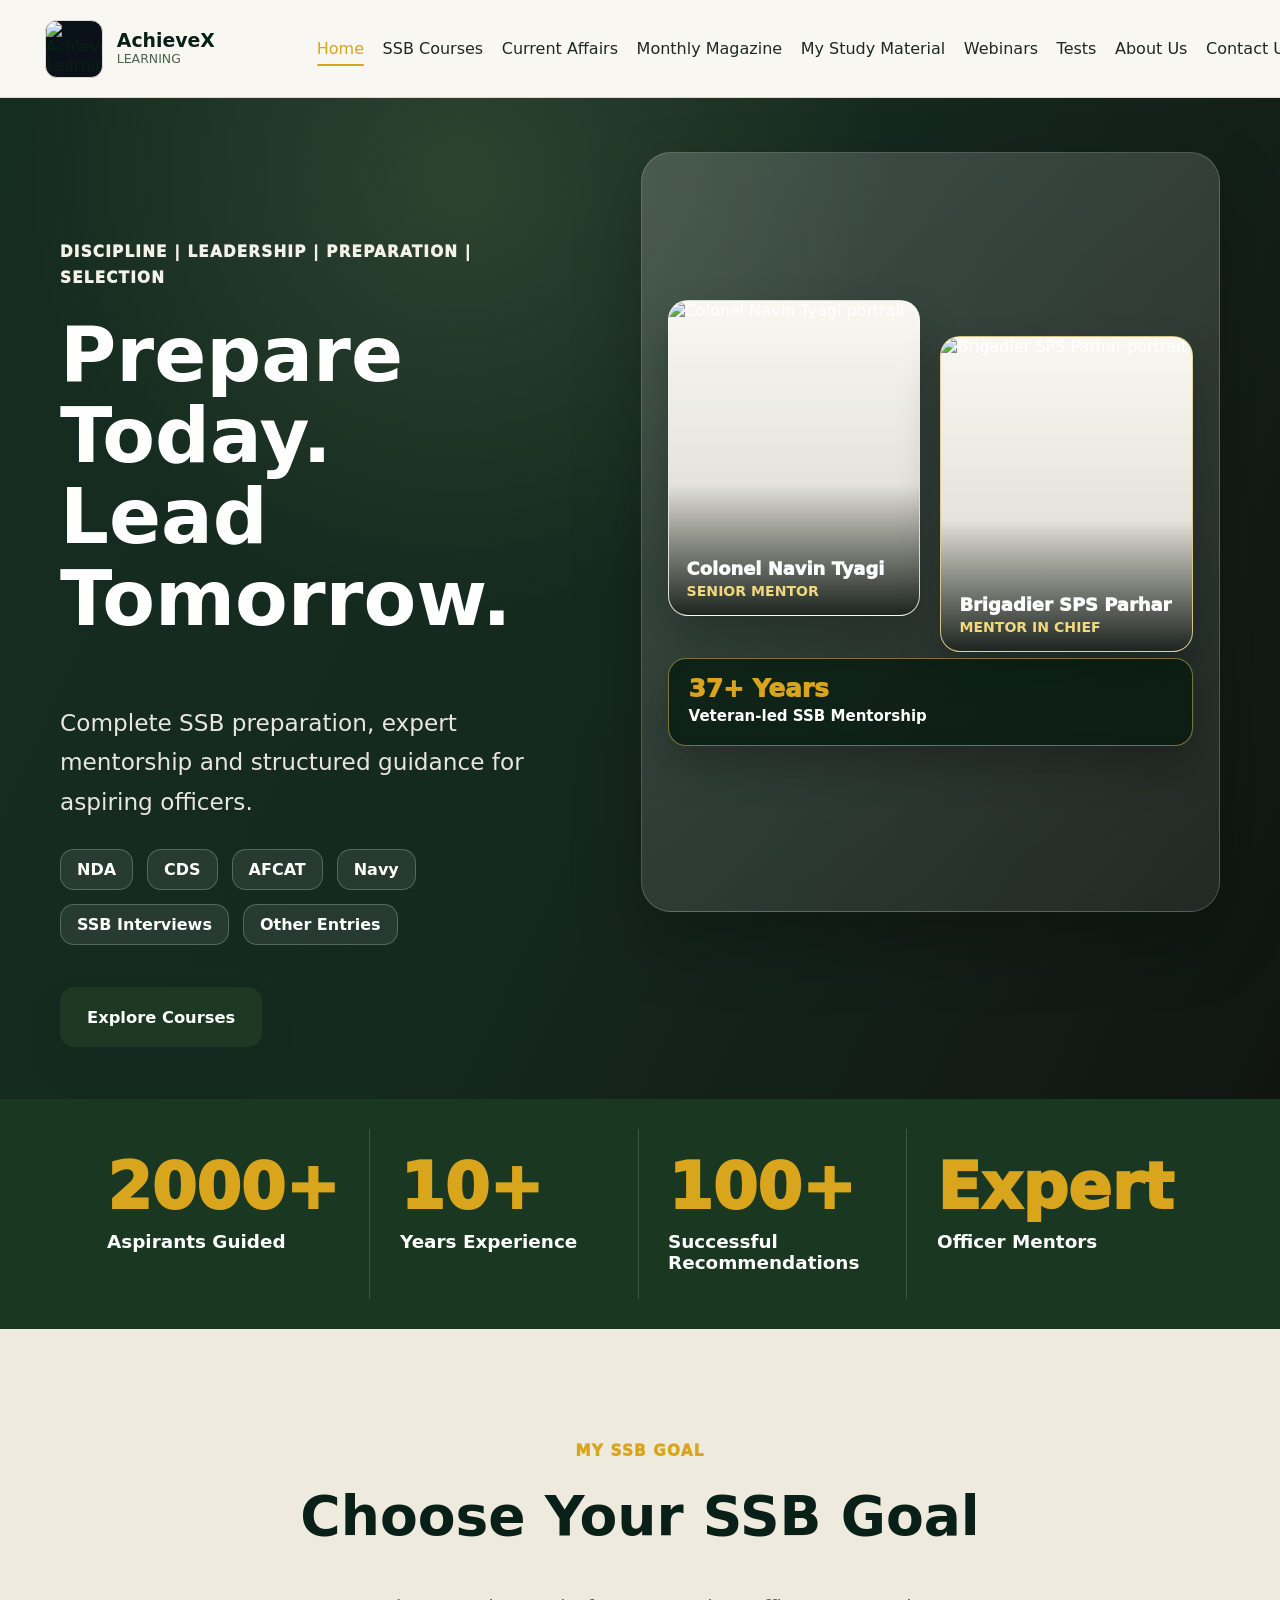
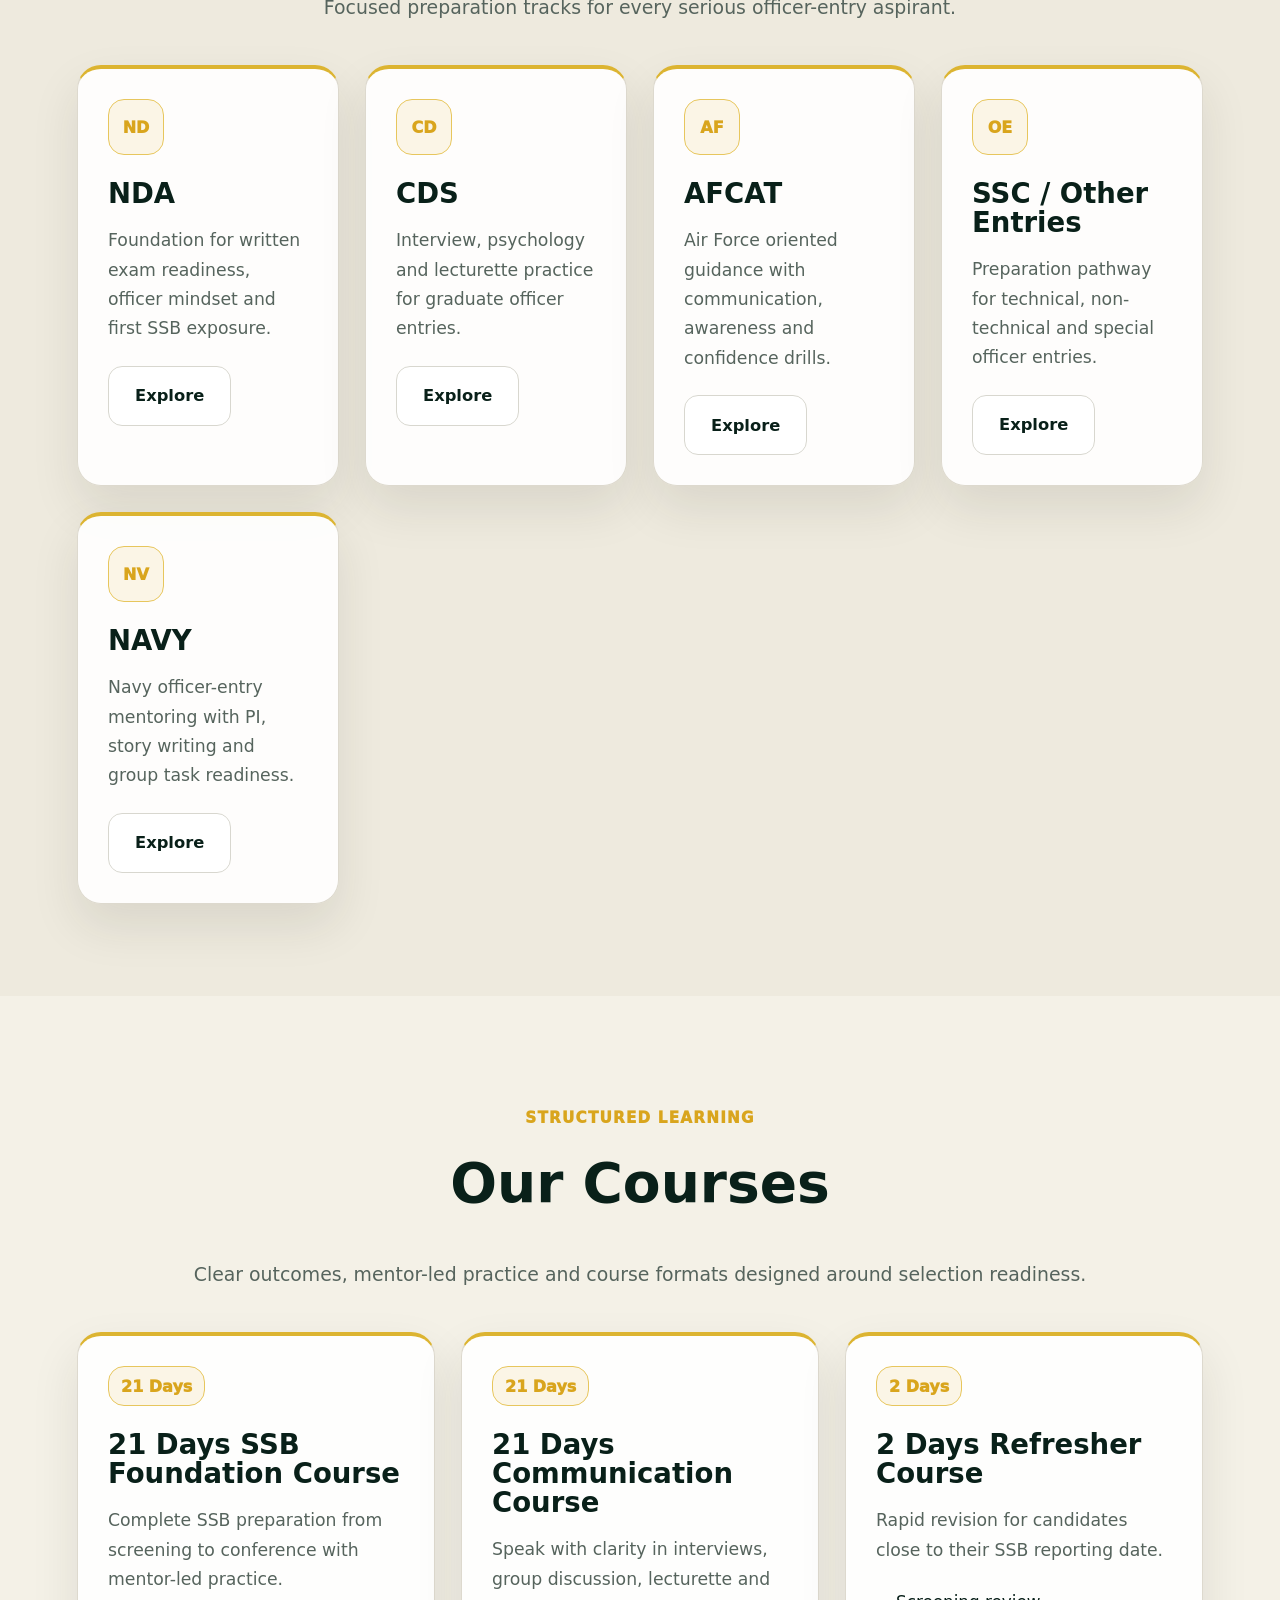
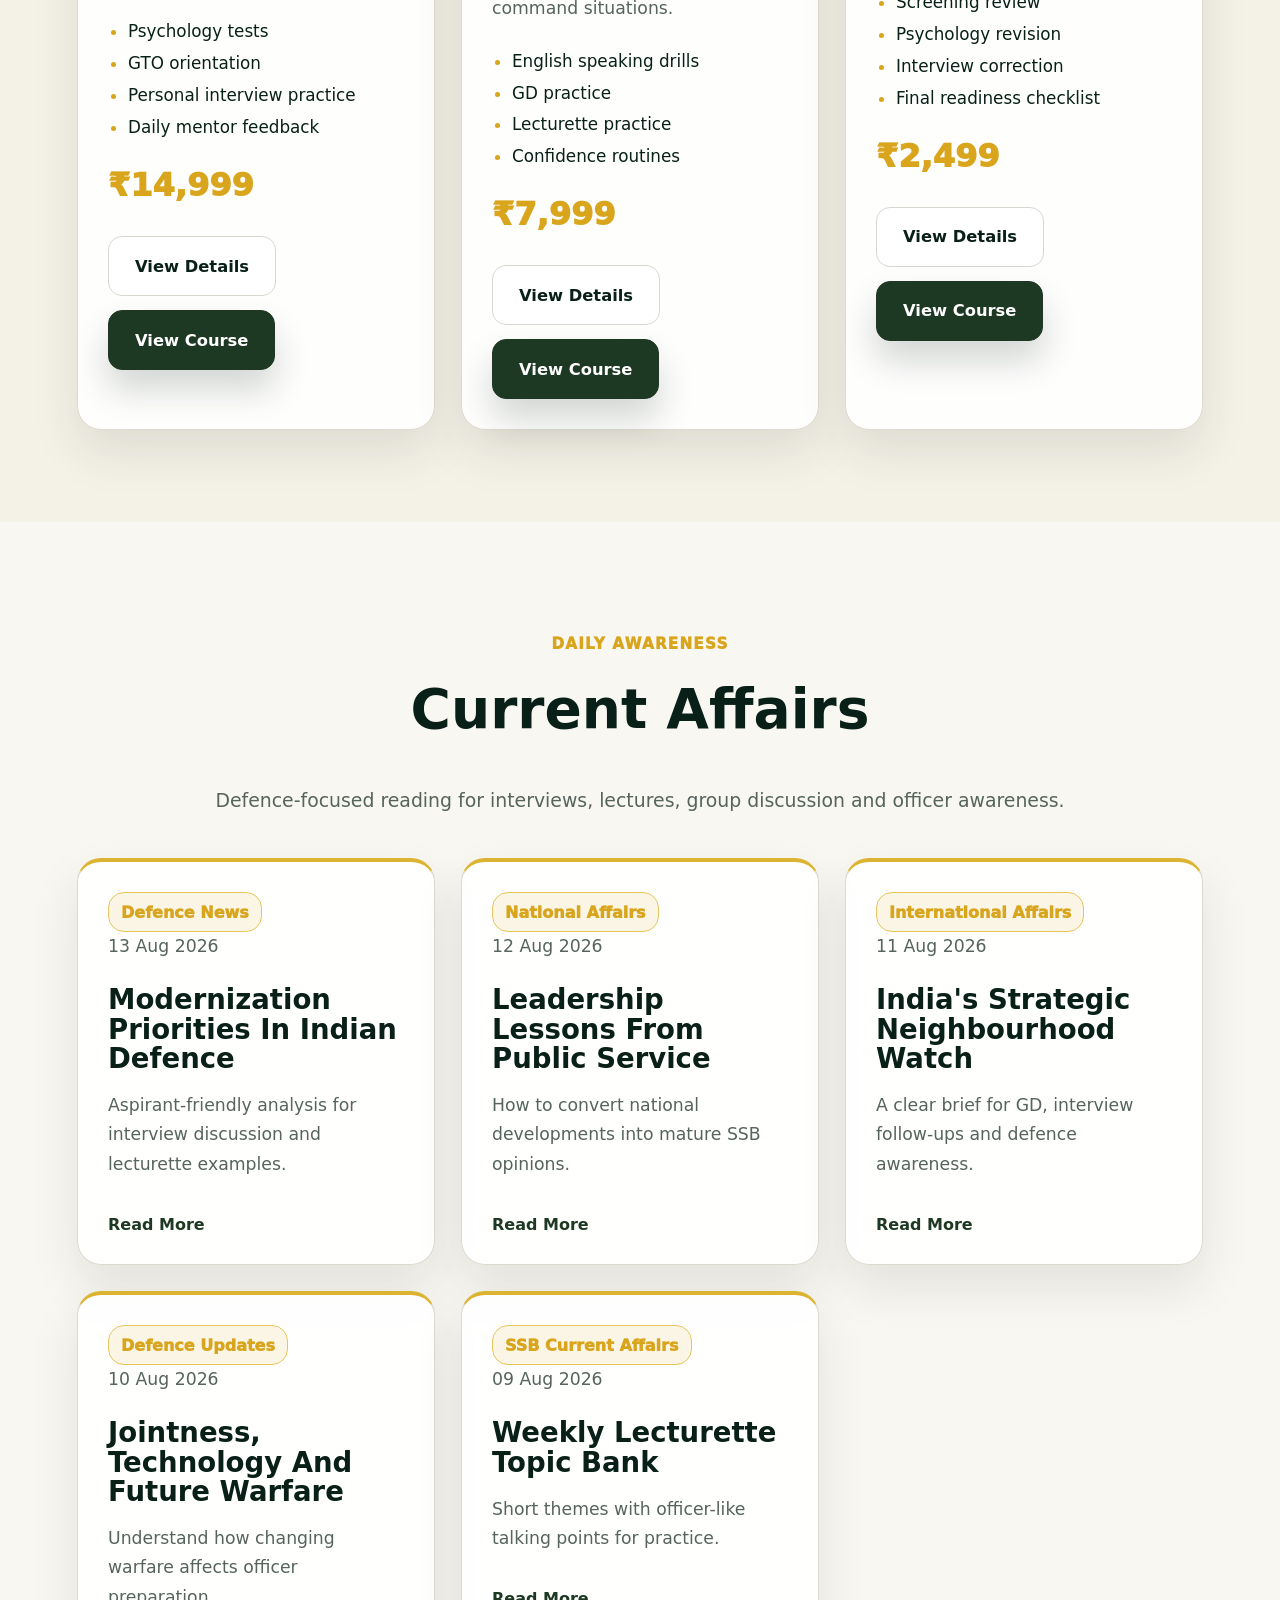
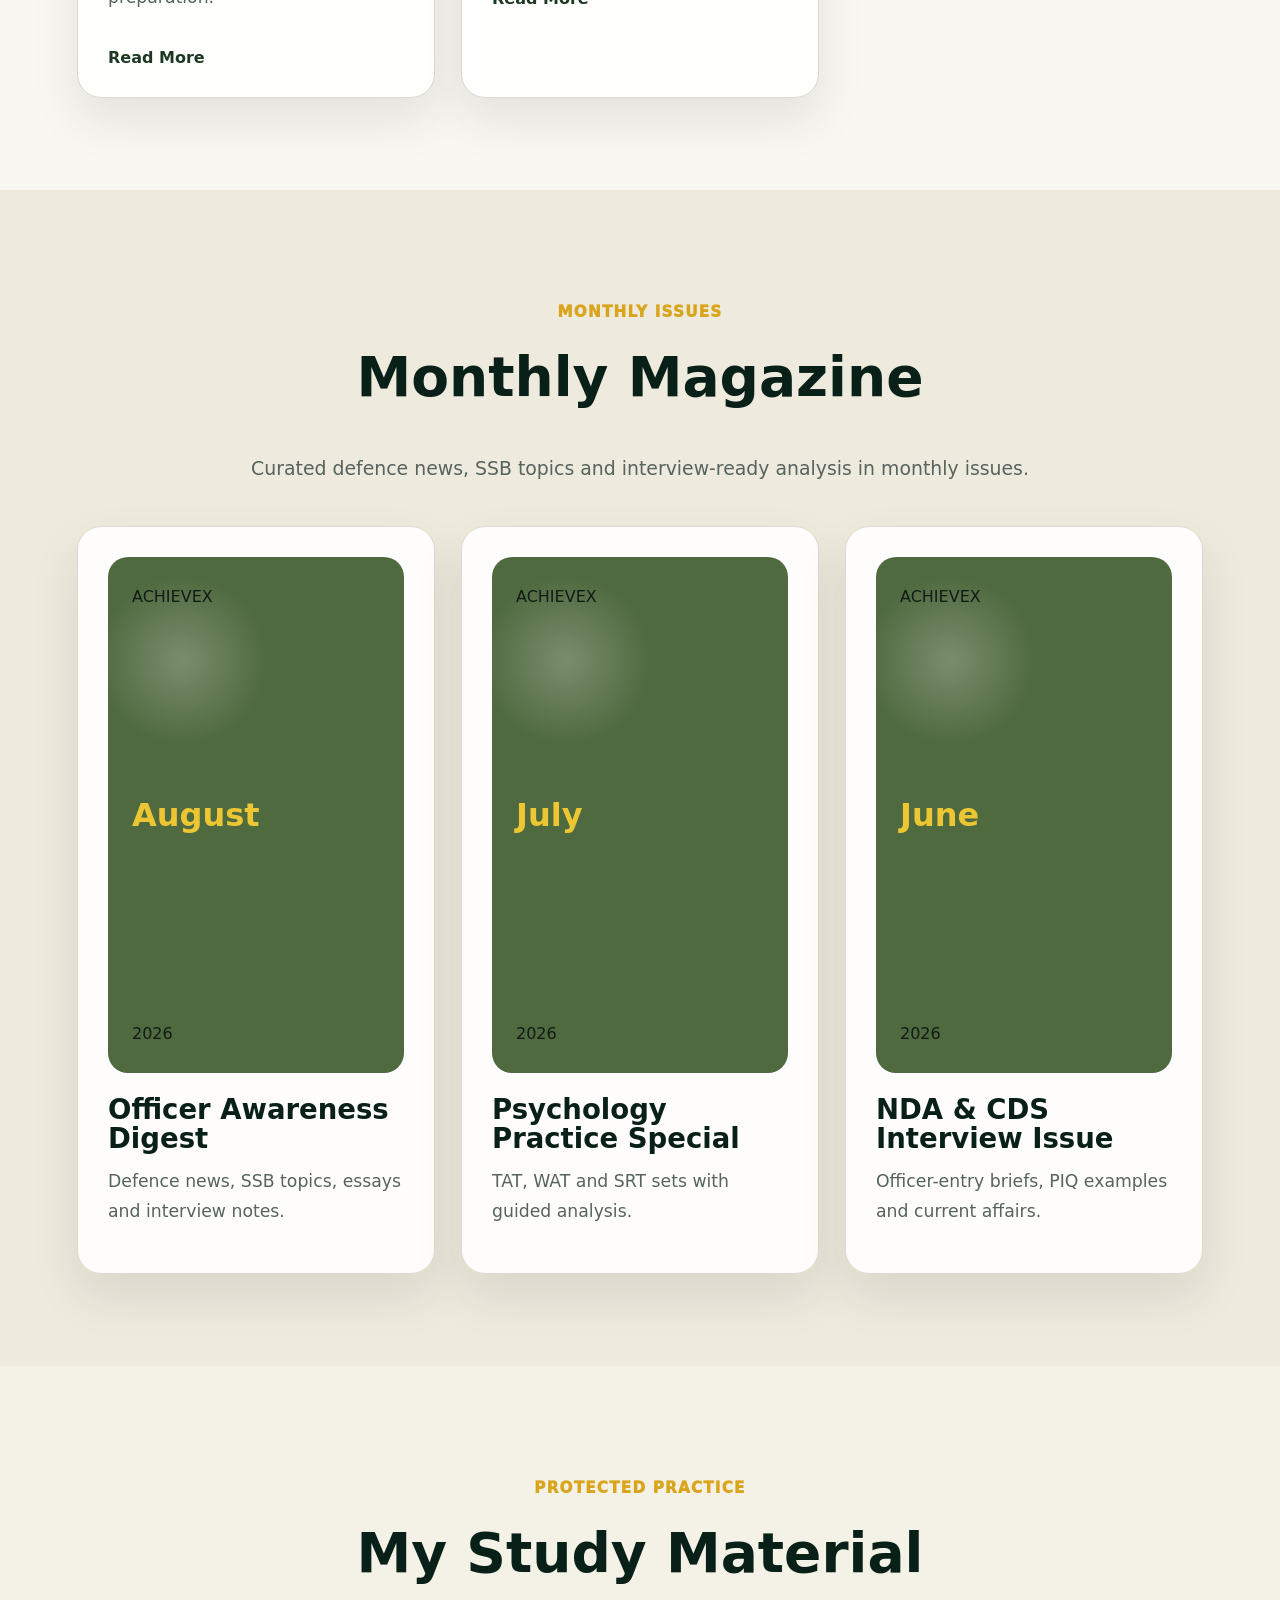
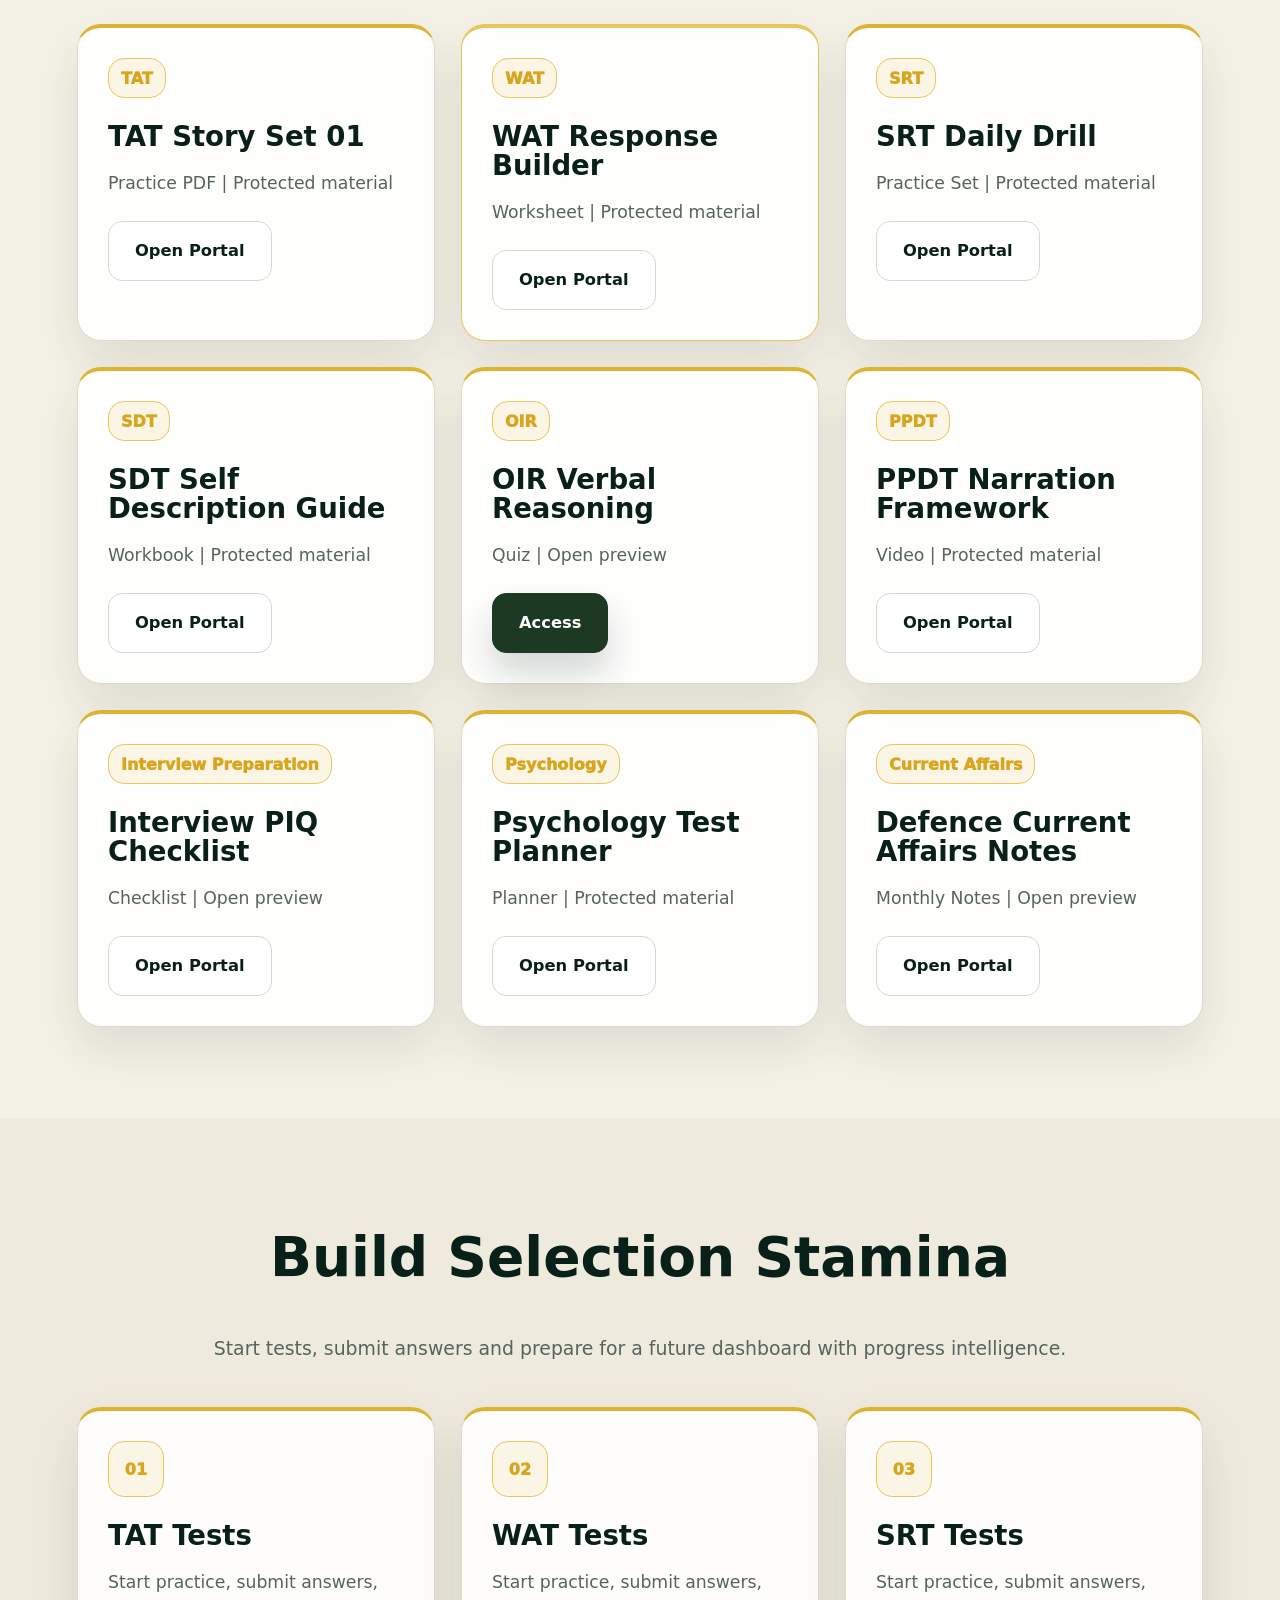
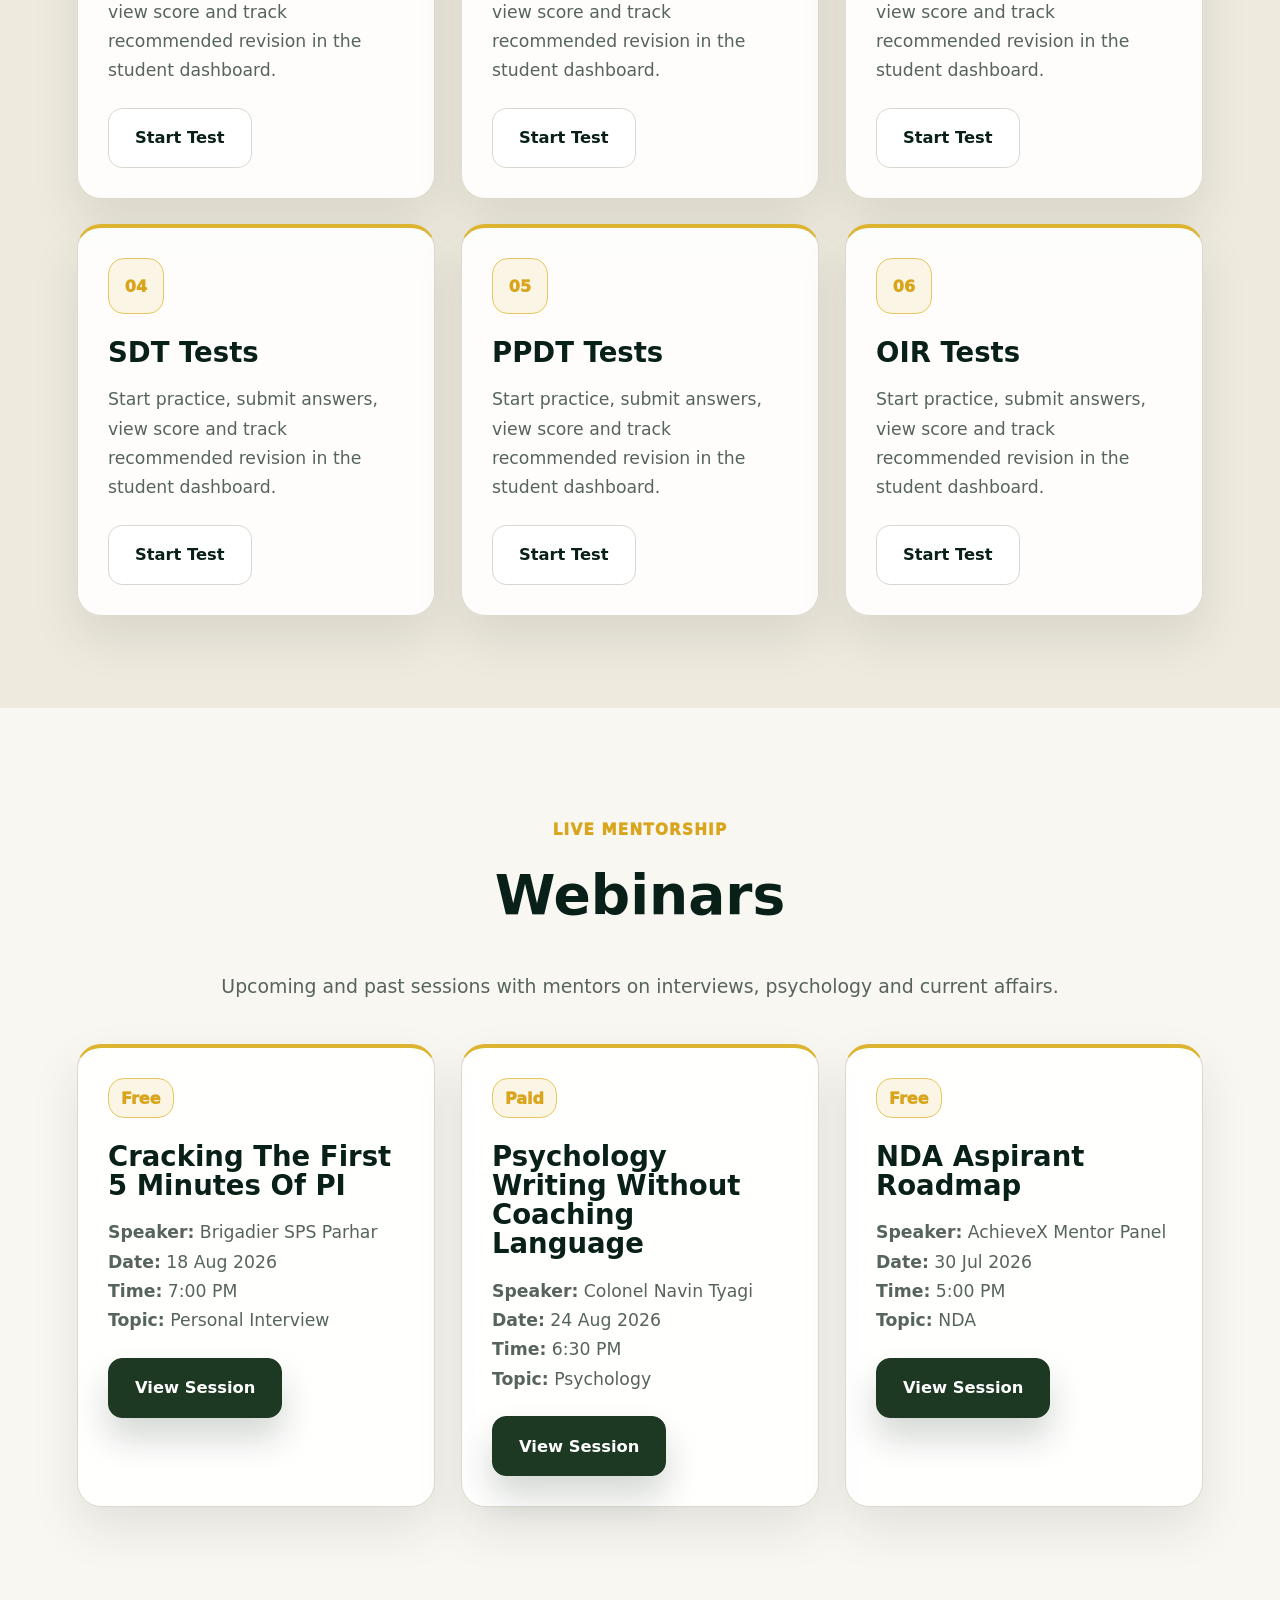
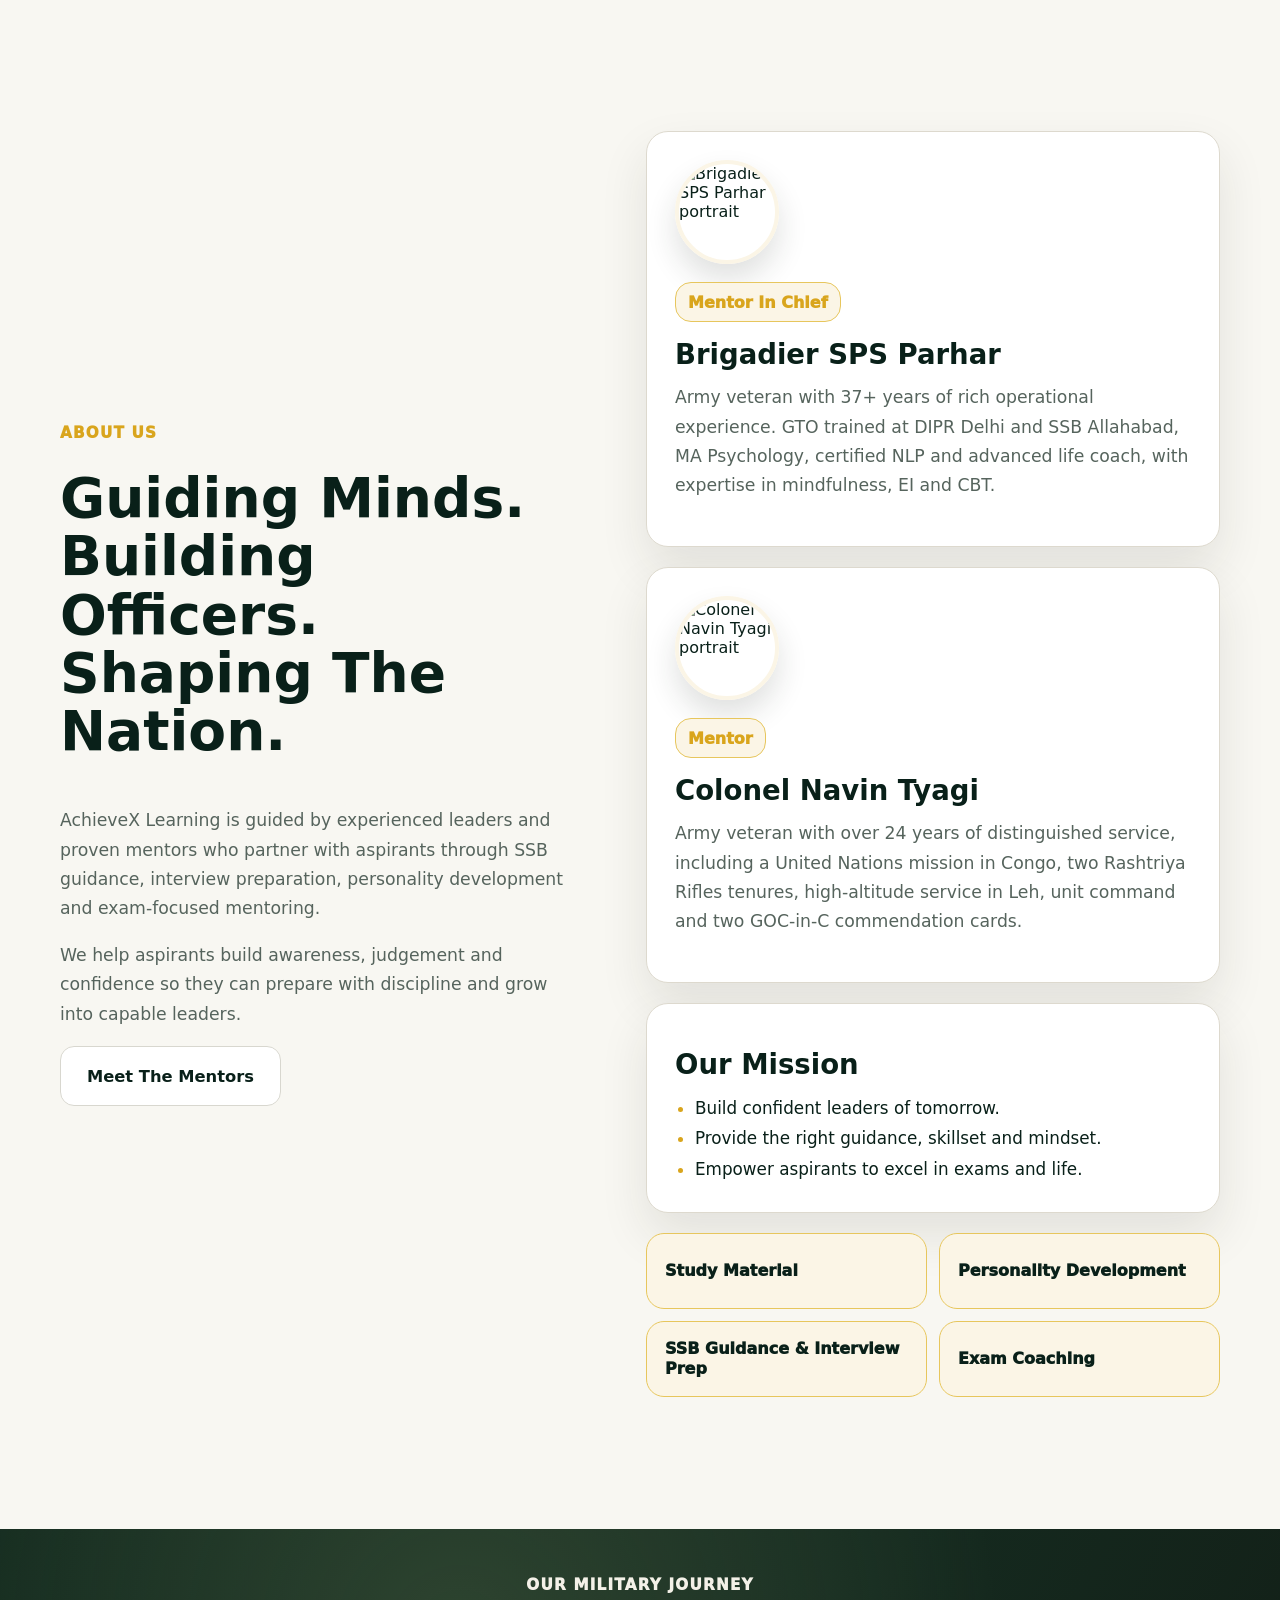
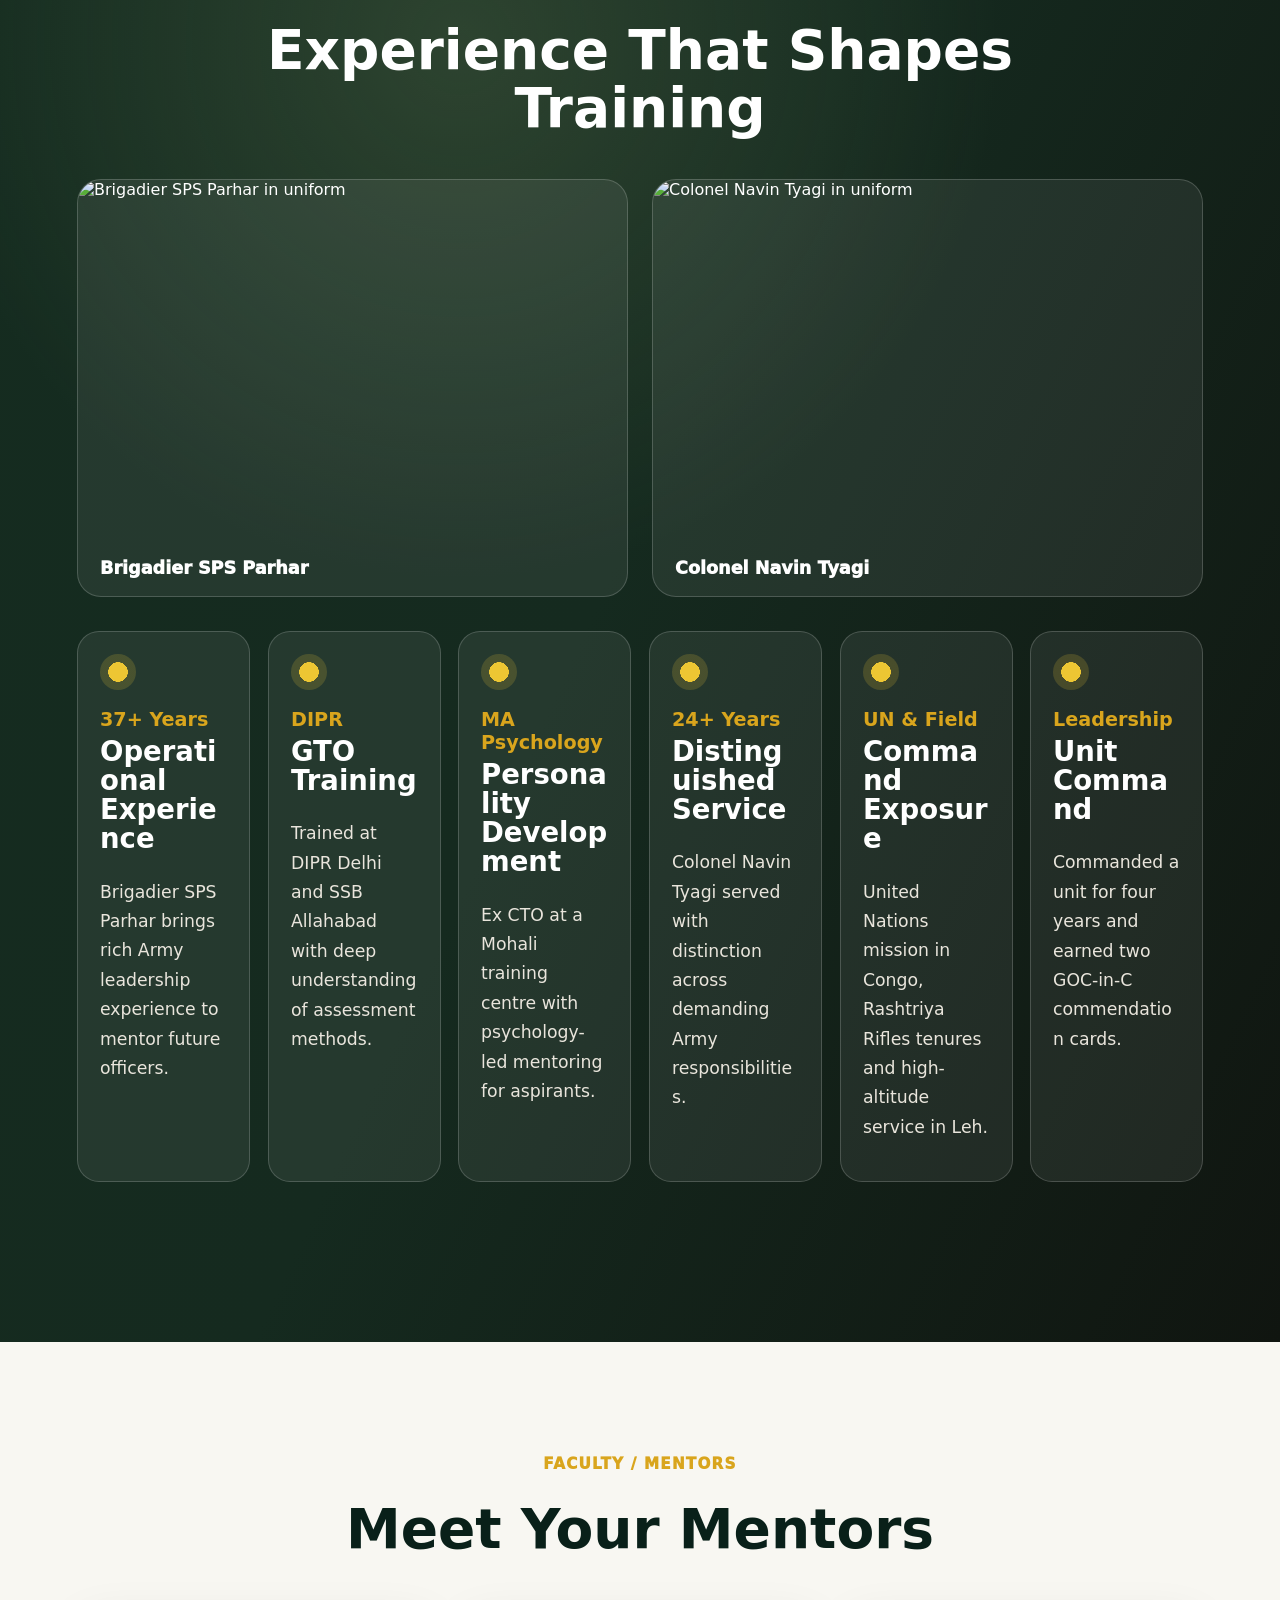
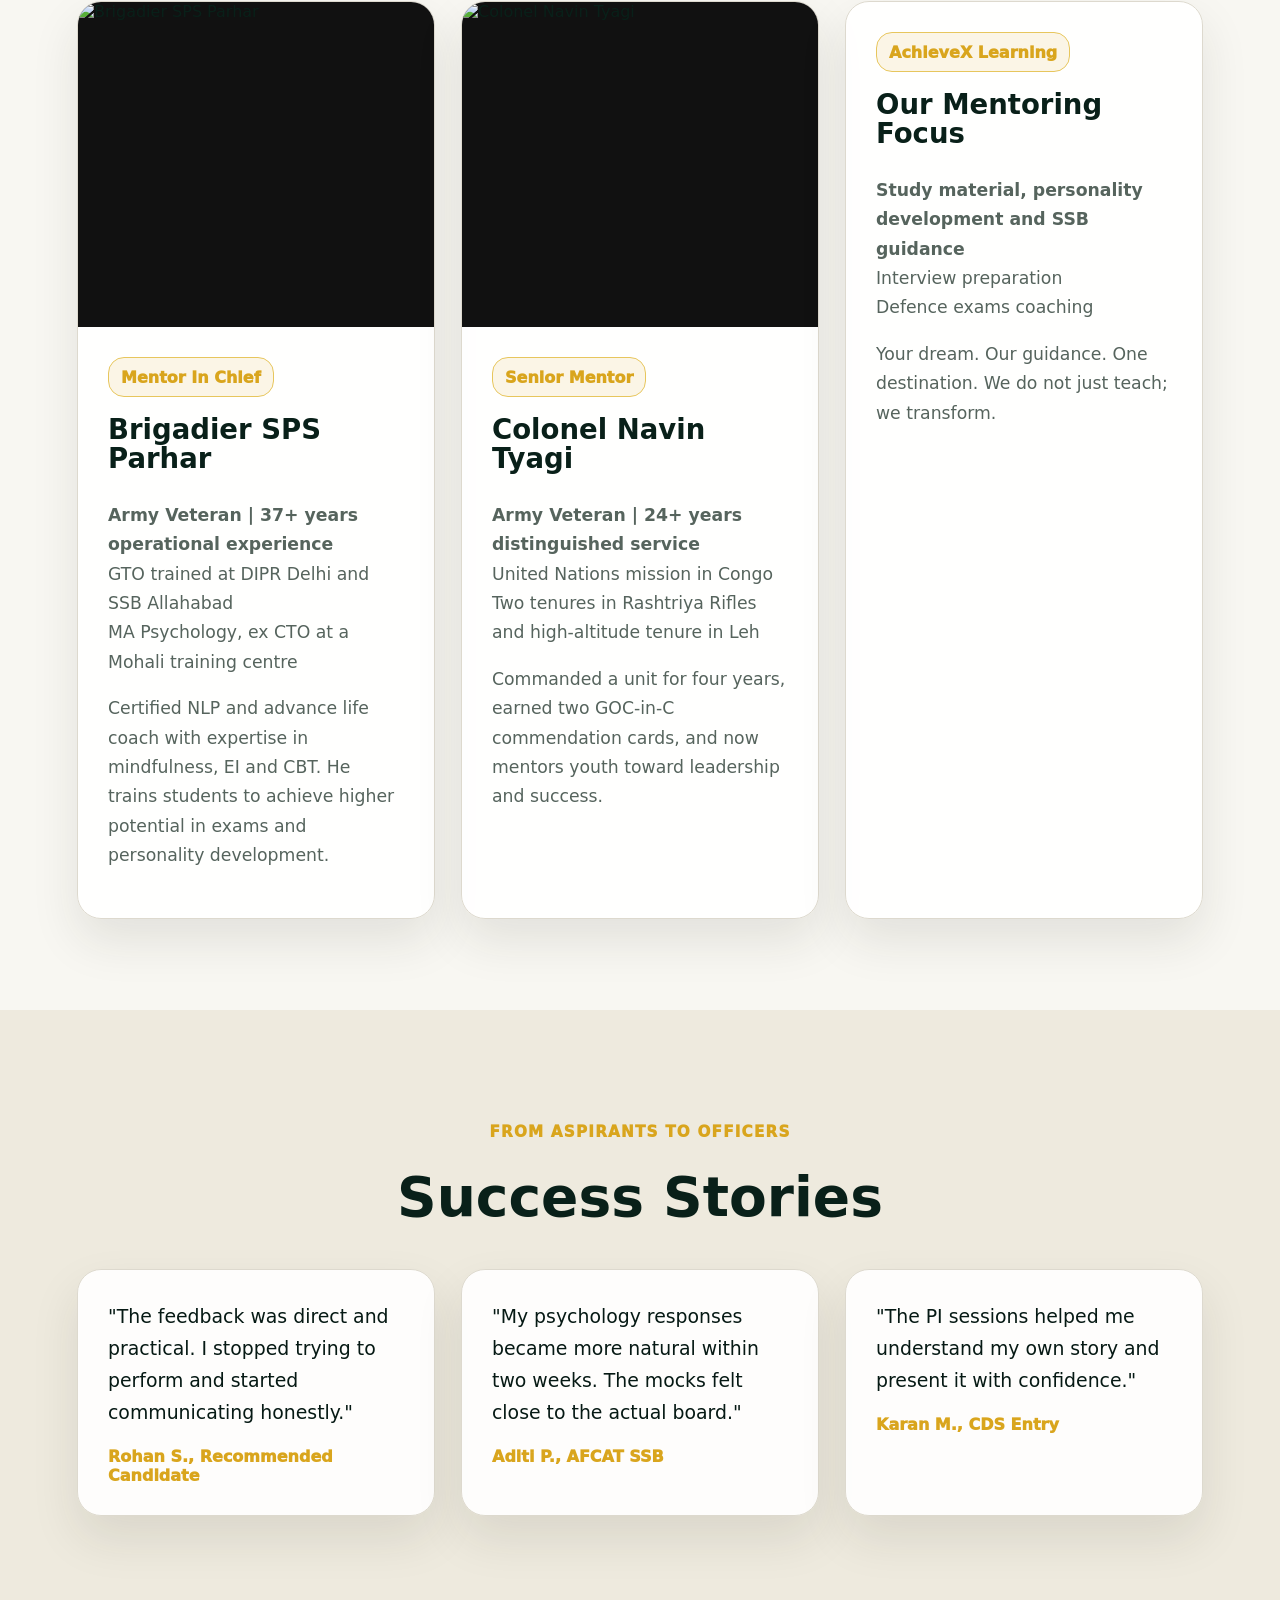
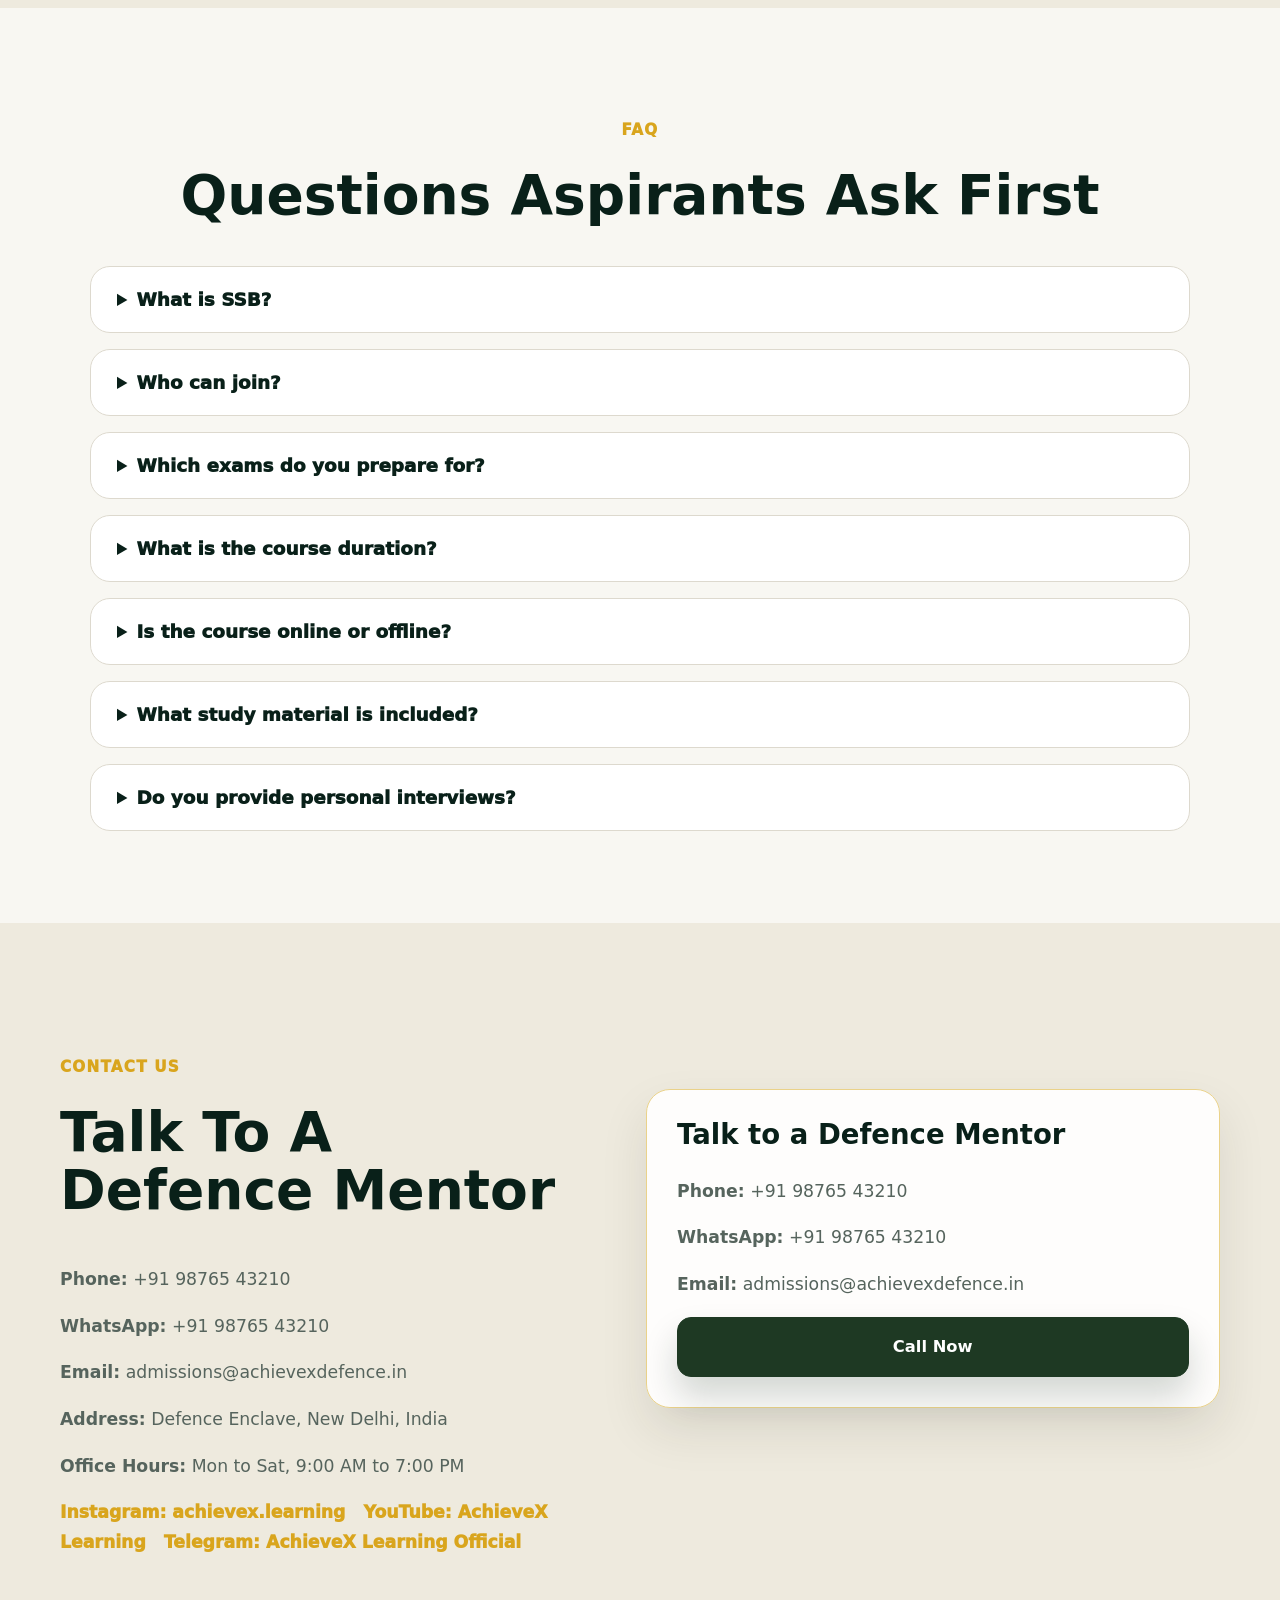
==== commit 365a22ce: "Add files via upload" ====
--- a/index.html
+++ b/index.html
@@ -3,271 +3,259 @@
   <head>
     <meta charset="UTF-8" />
     <meta name="viewport" content="width=device-width, initial-scale=1.0" />
-    <title>AchieveX Defence Academy | SSB, NDA, CDS, AFCAT Coaching</title>
-    <meta
-      name="description"
-      content="Premium SSB and defence-entry preparation for NDA, CDS, AFCAT, Navy and officer aspirants with expert mentorship, tests, study material and interviews."
-    />
-    <meta property="og:title" content="AchieveX Defence Academy" />
-    <meta
-      property="og:description"
-      content="Prepare for SSB interviews and defence officer entries with structured courses, expert mentors and premium study resources."
-    />
-    <meta property="og:type" content="website" />
-    <meta property="og:image" content="assets/ssb-hero.png" />
-    <link rel="preload" href="assets/ssb-hero.png" as="image" />
+    <title>AchieveX Learning | SSB Preparation</title>
+    <meta name="description" content="AchieveX Learning offers SSB preparation, officer mentorship, current affairs, study material, tests and webinars for aspiring officers." />
     <link rel="stylesheet" href="styles.css" />
   </head>
   <body>
-    <header class="site-header" data-header>
-      <a class="brand" href="index.html" aria-label="AchieveX Defence Academy home">
-        <span class="brand-mark">AX</span>
-        <span>
-          <strong>AchieveX</strong>
-          <small>Defence Academy</small>
-        </span>
+    <header class="site-header">
+      <a class="brand" href="#home" aria-label="AchieveX Learning home">
+        <span class="brand-logo-frame"><img class="brand-logo" src="assets/logo.jpeg" alt="AchieveX Learning logo" /></span>
+        <span class="brand-text"><strong>AchieveX</strong><small>Learning</small></span>
       </a>
-      <button class="menu-toggle icon-button" type="button" data-menu-toggle aria-label="Open navigation">
-        <span></span><span></span><span></span>
-      </button>
-      <nav class="main-nav" data-nav aria-label="Primary navigation">
+      <button class="menu-toggle" type="button" aria-label="Open navigation" data-menu-toggle><span></span><span></span><span></span></button>
+      <nav class="main-nav" aria-label="Primary navigation" data-nav>
         <a href="#home">Home</a>
-        <div class="nav-group">
-          <button type="button">SSB Courses</button>
-          <div class="mega-menu">
-            <a href="#courses">All Courses</a>
-            <a href="course.html?course=ssb-foundation">21 Days SSB Foundation</a>
-            <a href="course.html?course=communication">Communication Course</a>
-            <a href="course.html?course=interview">Personal Interview</a>
-          </div>
-        </div>
+        <a href="#ssb-courses">SSB Courses</a>
         <a href="#current-affairs">Current Affairs</a>
         <a href="#magazine">Monthly Magazine</a>
-        <a href="#materials">My Study Material</a>
+        <a href="#study-material">My Study Material</a>
         <a href="#webinars">Webinars</a>
         <a href="#tests">Tests</a>
         <a href="#about">About Us</a>
         <a href="#contact">Contact Us</a>
       </nav>
-      <div class="header-actions">
-        <a class="link-button" href="login.html">Student Access</a>
-      </div>
     </header>
 
-    <main id="home">
-      <section class="hero section-dark">
-        <div class="hero-content reveal">
-          <p class="eyebrow">Discipline | Leadership | Preparation | Selection</p>
-          <h1>Prepare Today. Lead Tomorrow.</h1>
-          <p class="hero-copy">
-            Complete SSB preparation, expert mentorship and structured guidance for aspiring officers.
-          </p>
-          <div class="exam-pills" aria-label="Defence entry preparation">
+    <main>
+      <section class="hero section-dark" id="home">
+        <div class="hero-copy">
+          <p class="eyebrow light">Discipline | Leadership | Preparation | Selection</p>
+          <h1>Prepare Today.<br />Lead Tomorrow.</h1>
+          <p class="hero-text">Complete SSB preparation, expert mentorship and structured guidance for aspiring officers.</p>
+          <div class="chip-row">
             <span>NDA</span><span>CDS</span><span>AFCAT</span><span>Navy</span><span>SSB Interviews</span><span>Other Entries</span>
           </div>
-          <div class="hero-actions">
-            <a class="btn btn-primary" href="#courses">Explore Courses</a>
-            <a class="btn btn-secondary" href="#contact">Talk to an Expert</a>
-          </div>
-        </div>
-        <div class="hero-media reveal" aria-label="SSB aspirants training with mentor">
-          <img src="assets/ssb-hero.png" alt="Indian defence aspirants preparing with a mentor" />
-        </div>
-      </section>
-
-      <section class="stats-strip" aria-label="Academy trust statistics">
-        <div class="stat reveal"><strong data-count="2000">0</strong><span>Aspirants Guided</span></div>
-        <div class="stat reveal"><strong data-count="10">0</strong><span>Years Experience</span></div>
-        <div class="stat reveal"><strong data-count="100">0</strong><span>Successful Recommendations</span></div>
-        <div class="stat reveal"><strong>Expert</strong><span>Defence Mentors</span></div>
-      </section>
-
-      <section class="section" id="goals">
-        <div class="section-heading reveal">
+          <a class="btn dark-btn" href="#ssb-courses">Explore Courses</a>
+        </div>
+        <figure class="hero-media mentor-hero" aria-label="AchieveX Learning mentors">
+          <div class="mentor-photo-frame mentor-photo-frame-primary">
+            <img class="hero-mentor-image hero-mentor-image-colonel" src="assets/NAVIN%20TYAGI.jpeg" alt="Colonel Navin Tyagi portrait" />
+            <div class="mentor-caption"><strong>Colonel Navin Tyagi</strong><span>Senior Mentor</span></div>
+          </div>
+          <div class="mentor-photo-frame mentor-photo-frame-secondary">
+            <img class="hero-mentor-image hero-mentor-image-brigadier" src="assets/SPS%20PARHAR.jpeg" alt="Brigadier SPS Parhar portrait" />
+            <div class="mentor-caption"><strong>Brigadier SPS Parhar</strong><span>Mentor In Chief</span></div>
+          </div>
+          <div class="hero-mentor-badge"><span>37+ Years</span><strong>Veteran-led SSB Mentorship</strong></div>
+        </figure>
+      </section>
+
+      <section class="stats-band">
+        <div><strong>2000+</strong><span>Aspirants Guided</span></div>
+        <div><strong>10+</strong><span>Years Experience</span></div>
+        <div><strong>100+</strong><span>Successful Recommendations</span></div>
+        <div><strong>Expert</strong><span>Officer Mentors</span></div>
+      </section>
+
+      <section class="section section-cream" id="ssb-courses">
+        <div class="section-heading">
           <p class="eyebrow">My SSB Goal</p>
           <h2>Choose Your SSB Goal</h2>
           <p>Focused preparation tracks for every serious officer-entry aspirant.</p>
         </div>
-        <div class="goal-grid" data-goals></div>
-      </section>
-
-      <section class="section section-panel" id="courses">
-        <div class="section-heading reveal">
+        <div class="card-grid goals-grid">
+          <article class="info-card"><span class="mini-badge">ND</span><h3>NDA</h3><p>Foundation for written exam readiness, officer mindset and first SSB exposure.</p><a class="btn ghost-btn" href="course.html#nda">Explore</a></article>
+          <article class="info-card"><span class="mini-badge">CD</span><h3>CDS</h3><p>Interview, psychology and lecturette practice for graduate officer entries.</p><a class="btn ghost-btn" href="course.html#cds">Explore</a></article>
+          <article class="info-card"><span class="mini-badge">AF</span><h3>AFCAT</h3><p>Air Force oriented guidance with communication, awareness and confidence drills.</p><a class="btn ghost-btn" href="course.html#afcat">Explore</a></article>
+          <article class="info-card"><span class="mini-badge">OE</span><h3>SSC / Other Entries</h3><p>Preparation pathway for technical, non-technical and special officer entries.</p><a class="btn ghost-btn" href="course.html#other">Explore</a></article>
+          <article class="info-card"><span class="mini-badge">NV</span><h3>NAVY</h3><p>Navy officer-entry mentoring with PI, story writing and group task readiness.</p><a class="btn ghost-btn" href="course.html#navy">Explore</a></article>
+        </div>
+      </section>
+
+      <section class="section section-soft" id="courses">
+        <div class="section-heading">
           <p class="eyebrow">Structured Learning</p>
           <h2>Our Courses</h2>
           <p>Clear outcomes, mentor-led practice and course formats designed around selection readiness.</p>
         </div>
-        <div class="course-grid" data-courses></div>
+        <div class="card-grid course-grid">
+          <article class="course-card"><span class="pill">21 Days</span><h3>21 Days SSB Foundation Course</h3><p>Complete SSB preparation from screening to conference with mentor-led practice.</p><ul><li>Psychology tests</li><li>GTO orientation</li><li>Personal interview practice</li><li>Daily mentor feedback</li></ul><strong class="price">&#8377;14,999</strong><div class="button-row"><a class="btn ghost-btn" href="course.html#foundation">View Details</a><a class="btn dark-btn" href="course.html#foundation">View Course</a></div></article>
+          <article class="course-card"><span class="pill">21 Days</span><h3>21 Days Communication Course</h3><p>Speak with clarity in interviews, group discussion, lecturette and command situations.</p><ul><li>English speaking drills</li><li>GD practice</li><li>Lecturette practice</li><li>Confidence routines</li></ul><strong class="price">&#8377;7,999</strong><div class="button-row"><a class="btn ghost-btn" href="course.html#communication">View Details</a><a class="btn dark-btn" href="course.html#communication">View Course</a></div></article>
+          <article class="course-card"><span class="pill">2 Days</span><h3>2 Days Refresher Course</h3><p>Rapid revision for candidates close to their SSB reporting date.</p><ul><li>Screening review</li><li>Psychology revision</li><li>Interview correction</li><li>Final readiness checklist</li></ul><strong class="price">&#8377;2,499</strong><div class="button-row"><a class="btn ghost-btn" href="course.html#refresher">View Details</a><a class="btn dark-btn" href="course.html#refresher">View Course</a></div></article>
+        </div>
       </section>
 
       <section class="section" id="current-affairs">
-        <div class="section-heading reveal">
+        <div class="section-heading">
           <p class="eyebrow">Daily Awareness</p>
           <h2>Current Affairs</h2>
           <p>Defence-focused reading for interviews, lectures, group discussion and officer awareness.</p>
         </div>
-        <div class="article-grid" data-articles></div>
-        <div class="center-actions"><a class="btn btn-secondary" href="#current-affairs">View All Current Affairs</a></div>
-      </section>
-
-      <section class="section section-panel" id="magazine">
-        <div class="section-heading reveal">
-          <p class="eyebrow">Digital Library</p>
-          <h2>Monthly Magazine</h2>
-          <p>Curated defence news, SSB topics and interview-ready analysis in monthly issues.</p>
-        </div>
-        <div class="magazine-grid" data-magazines></div>
-      </section>
-
-      <section class="section" id="materials">
-        <div class="section-heading reveal">
-          <p class="eyebrow">Practice Vault</p>
-          <h2>My Study Material</h2>
-          <p>Search and filter SSB resources across psychology, interview and awareness modules.</p>
-        </div>
-        <div class="resource-toolbar reveal">
-          <label class="search-field">
-            <span>Search material</span>
-            <input type="search" data-resource-search placeholder="Search TAT, WAT, PPDT..." />
-          </label>
-          <div class="filter-tabs" data-resource-filters></div>
-        </div>
-        <div class="resource-grid" data-resources></div>
-      </section>
-
-      <section class="section section-panel" id="tests">
-        <div class="section-heading reveal">
-          <p class="eyebrow">Tests & Practice</p>
-          <h2>Build Selection Stamina</h2>
-          <p>Start tests, submit answers and prepare for a future dashboard with progress intelligence.</p>
-        </div>
-        <div class="test-grid" data-tests></div>
+        <div class="card-grid article-grid">
+          <article class="info-card"><span class="pill">Defence News</span><p>13 Aug 2026</p><h3>Modernization Priorities In Indian Defence</h3><p>Aspirant-friendly analysis for interview discussion and lecturette examples.</p><a class="text-link" href="#">Read More</a></article>
+          <article class="info-card"><span class="pill">National Affairs</span><p>12 Aug 2026</p><h3>Leadership Lessons From Public Service</h3><p>How to convert national developments into mature SSB opinions.</p><a class="text-link" href="#">Read More</a></article>
+          <article class="info-card"><span class="pill">International Affairs</span><p>11 Aug 2026</p><h3>India's Strategic Neighbourhood Watch</h3><p>A clear brief for GD, interview follow-ups and defence awareness.</p><a class="text-link" href="#">Read More</a></article>
+          <article class="info-card"><span class="pill">Defence Updates</span><p>10 Aug 2026</p><h3>Jointness, Technology And Future Warfare</h3><p>Understand how changing warfare affects officer preparation.</p><a class="text-link" href="#">Read More</a></article>
+          <article class="info-card"><span class="pill">SSB Current Affairs</span><p>09 Aug 2026</p><h3>Weekly Lecturette Topic Bank</h3><p>Short themes with officer-like talking points for practice.</p><a class="text-link" href="#">Read More</a></article>
+        </div>
+      </section>
+
+      <section class="section section-cream" id="magazine">
+        <div class="section-heading"><p class="eyebrow">Monthly Issues</p><h2>Monthly Magazine</h2><p>Curated defence news, SSB topics and interview-ready analysis in monthly issues.</p></div>
+        <div class="card-grid magazine-grid">
+          <article class="mag-card"><div class="cover"><span>ACHIEVEX</span><strong>August</strong><small>2026</small></div><h3>Officer Awareness Digest</h3><p>Defence news, SSB topics, essays and interview notes.</p></article>
+          <article class="mag-card"><div class="cover"><span>ACHIEVEX</span><strong>July</strong><small>2026</small></div><h3>Psychology Practice Special</h3><p>TAT, WAT and SRT sets with guided analysis.</p></article>
+          <article class="mag-card"><div class="cover"><span>ACHIEVEX</span><strong>June</strong><small>2026</small></div><h3>NDA &amp; CDS Interview Issue</h3><p>Officer-entry briefs, PIQ examples and current affairs.</p></article>
+        </div>
+      </section>
+
+      <section class="section section-soft" id="study-material">
+        <div class="section-heading"><p class="eyebrow">Protected Practice</p><h2>My Study Material</h2></div>
+        <div class="card-grid material-grid">
+          <article class="info-card"><span class="pill">TAT</span><h3>TAT Story Set 01</h3><p>Practice PDF | Protected material</p><a class="btn ghost-btn" href="login.html">Open Portal</a></article>
+          <article class="info-card accent-card"><span class="pill">WAT</span><h3>WAT Response Builder</h3><p>Worksheet | Protected material</p><a class="btn ghost-btn" href="login.html">Open Portal</a></article>
+          <article class="info-card"><span class="pill">SRT</span><h3>SRT Daily Drill</h3><p>Practice Set | Protected material</p><a class="btn ghost-btn" href="login.html">Open Portal</a></article>
+          <article class="info-card"><span class="pill">SDT</span><h3>SDT Self Description Guide</h3><p>Workbook | Protected material</p><a class="btn ghost-btn" href="login.html">Open Portal</a></article>
+          <article class="info-card"><span class="pill">OIR</span><h3>OIR Verbal Reasoning</h3><p>Quiz | Open preview</p><a class="btn dark-btn" href="login.html">Access</a></article>
+          <article class="info-card"><span class="pill">PPDT</span><h3>PPDT Narration Framework</h3><p>Video | Protected material</p><a class="btn ghost-btn" href="login.html">Open Portal</a></article>
+          <article class="info-card"><span class="pill">Interview Preparation</span><h3>Interview PIQ Checklist</h3><p>Checklist | Open preview</p><a class="btn ghost-btn" href="login.html">Open Portal</a></article>
+          <article class="info-card"><span class="pill">Psychology</span><h3>Psychology Test Planner</h3><p>Planner | Protected material</p><a class="btn ghost-btn" href="login.html">Open Portal</a></article>
+          <article class="info-card"><span class="pill">Current Affairs</span><h3>Defence Current Affairs Notes</h3><p>Monthly Notes | Open preview</p><a class="btn ghost-btn" href="login.html">Open Portal</a></article>
+        </div>
+      </section>
+
+      <section class="section section-cream" id="tests">
+        <div class="section-heading"><h2>Build Selection Stamina</h2><p>Start tests, submit answers and prepare for a future dashboard with progress intelligence.</p></div>
+        <div class="card-grid tests-grid">
+          <article class="info-card"><span class="mini-badge">01</span><h3>TAT Tests</h3><p>Start practice, submit answers, view score and track recommended revision in the student dashboard.</p><a class="btn ghost-btn" href="login.html">Start Test</a></article>
+          <article class="info-card"><span class="mini-badge">02</span><h3>WAT Tests</h3><p>Start practice, submit answers, view score and track recommended revision in the student dashboard.</p><a class="btn ghost-btn" href="login.html">Start Test</a></article>
+          <article class="info-card"><span class="mini-badge">03</span><h3>SRT Tests</h3><p>Start practice, submit answers, view score and track recommended revision in the student dashboard.</p><a class="btn ghost-btn" href="login.html">Start Test</a></article>
+          <article class="info-card"><span class="mini-badge">04</span><h3>SDT Tests</h3><p>Start practice, submit answers, view score and track recommended revision in the student dashboard.</p><a class="btn ghost-btn" href="login.html">Start Test</a></article>
+          <article class="info-card"><span class="mini-badge">05</span><h3>PPDT Tests</h3><p>Start practice, submit answers, view score and track recommended revision in the student dashboard.</p><a class="btn ghost-btn" href="login.html">Start Test</a></article>
+          <article class="info-card"><span class="mini-badge">06</span><h3>OIR Tests</h3><p>Start practice, submit answers, view score and track recommended revision in the student dashboard.</p><a class="btn ghost-btn" href="login.html">Start Test</a></article>
+        </div>
       </section>
 
       <section class="section" id="webinars">
-        <div class="section-heading reveal">
-          <p class="eyebrow">Live Mentorship</p>
-          <h2>Webinars</h2>
-          <p>Upcoming and past sessions with mentors on interviews, psychology and current affairs.</p>
-        </div>
-        <div class="webinar-grid" data-webinars></div>
-      </section>
-
-      <section class="section section-panel" id="why">
-        <div class="section-heading reveal">
-          <p class="eyebrow">Why Choose Us?</p>
-          <h2>Serious Training For Serious Aspirants</h2>
-        </div>
-        <div class="feature-grid" data-features></div>
-      </section>
-
-      <section class="section split-section" id="about">
-        <div class="split-copy reveal">
+        <div class="section-heading"><p class="eyebrow">Live Mentorship</p><h2>Webinars</h2><p>Upcoming and past sessions with mentors on interviews, psychology and current affairs.</p></div>
+        <div class="card-grid webinar-grid">
+          <article class="info-card"><span class="pill">Free</span><h3>Cracking The First 5 Minutes Of PI</h3><p><strong>Speaker:</strong> Brigadier SPS Parhar<br /><strong>Date:</strong> 18 Aug 2026<br /><strong>Time:</strong> 7:00 PM<br /><strong>Topic:</strong> Personal Interview</p><a class="btn dark-btn" href="login.html">View Session</a></article>
+          <article class="info-card"><span class="pill">Paid</span><h3>Psychology Writing Without Coaching Language</h3><p><strong>Speaker:</strong> Colonel Navin Tyagi<br /><strong>Date:</strong> 24 Aug 2026<br /><strong>Time:</strong> 6:30 PM<br /><strong>Topic:</strong> Psychology</p><a class="btn dark-btn" href="login.html">View Session</a></article>
+          <article class="info-card"><span class="pill">Free</span><h3>NDA Aspirant Roadmap</h3><p><strong>Speaker:</strong> AchieveX Mentor Panel<br /><strong>Date:</strong> 30 Jul 2026<br /><strong>Time:</strong> 5:00 PM<br /><strong>Topic:</strong> NDA</p><a class="btn dark-btn" href="login.html">View Session</a></article>
+        </div>
+      </section>
+
+      <section class="about-section" id="about">
+        <div>
           <p class="eyebrow">About Us</p>
-          <h2>Built Around Officer-Like Qualities</h2>
-          <p>
-            AchieveX Defence Academy blends disciplined defence mentoring with modern learning systems. Our mission is to
-            help aspirants think clearly, speak with confidence and perform with integrity across the complete SSB process.
-          </p>
-          <p>
-            The academy philosophy is simple: practical guidance, realistic feedback, repeated practice and a standard of
-            preparation that respects the responsibility of becoming an officer.
-          </p>
-          <a class="btn btn-secondary" href="#journey">Know Our Story</a>
-        </div>
-        <div class="split-media reveal">
-          <img src="assets/ssb-hero.png" alt="Aspirants and mentor in defence academy training environment" loading="lazy" />
-        </div>
-      </section>
-
-      <section class="section journey section-panel" id="journey">
-        <div class="section-heading reveal">
-          <p class="eyebrow">Our Military Journey</p>
-          <h2>Experience That Shapes Training</h2>
-        </div>
-        <div class="timeline" data-timeline></div>
+          <h2>Guiding Minds. Building Officers. Shaping The Nation.</h2>
+          <p>AchieveX Learning is guided by experienced leaders and proven mentors who partner with aspirants through SSB guidance, interview preparation, personality development and exam-focused mentoring.</p>
+          <p>We help aspirants build awareness, judgement and confidence so they can prepare with discipline and grow into capable leaders.</p>
+          <a class="btn ghost-btn" href="#mentors">Meet The Mentors</a>
+        </div>
+        <div class="about-panel">
+          <div class="about-mentor-list">
+            <article>
+              <img class="about-mentor-photo" src="assets/SPS%20PARHAR.jpeg" alt="Brigadier SPS Parhar portrait" />
+              <span class="pill">Mentor In Chief</span>
+              <h3>Brigadier SPS Parhar</h3>
+              <p>Army veteran with 37+ years of rich operational experience. GTO trained at DIPR Delhi and SSB Allahabad, MA Psychology, certified NLP and advanced life coach, with expertise in mindfulness, EI and CBT.</p>
+            </article>
+            <article>
+              <img class="about-mentor-photo" src="assets/NAVIN%20TYAGI.jpeg" alt="Colonel Navin Tyagi portrait" />
+              <span class="pill">Mentor</span>
+              <h3>Colonel Navin Tyagi</h3>
+              <p>Army veteran with over 24 years of distinguished service, including a United Nations mission in Congo, two Rashtriya Rifles tenures, high-altitude service in Leh, unit command and two GOC-in-C commendation cards.</p>
+            </article>
+          </div>
+          <div class="mission-card">
+            <h3>Our Mission</h3>
+            <ul>
+              <li>Build confident leaders of tomorrow.</li>
+              <li>Provide the right guidance, skillset and mindset.</li>
+              <li>Empower aspirants to excel in exams and life.</li>
+            </ul>
+          </div>
+          <div class="focus-strip">
+            <span>Study Material</span>
+            <span>Personality Development</span>
+            <span>SSB Guidance &amp; Interview Prep</span>
+            <span>Exam Coaching</span>
+          </div>
+        </div>
+      </section>
+
+      <section class="journey section-dark" id="journey">
+        <div class="section-heading dark-heading"><p class="eyebrow light">Our Military Journey</p><h2>Experience That Shapes<br />Training</h2></div>
+        <div class="journey-gallery">
+          <figure>
+            <img src="assets/Brigadier%20SPS%20PARHAR.jpeg" alt="Brigadier SPS Parhar in uniform" />
+            <figcaption>Brigadier SPS Parhar</figcaption>
+          </figure>
+          <figure>
+            <img src="assets/COLONEL%20NAVIN%20TYAGI.jpeg" alt="Colonel Navin Tyagi in uniform" />
+            <figcaption>Colonel Navin Tyagi</figcaption>
+          </figure>
+        </div>
+        <div class="timeline-grid">
+          <article><span></span><strong>37+ Years</strong><h3>Operational Experience</h3><p>Brigadier SPS Parhar brings rich Army leadership experience to mentor future officers.</p></article>
+          <article><span></span><strong>DIPR</strong><h3>GTO Training</h3><p>Trained at DIPR Delhi and SSB Allahabad with deep understanding of assessment methods.</p></article>
+          <article><span></span><strong>MA Psychology</strong><h3>Personality Development</h3><p>Ex CTO at a Mohali training centre with psychology-led mentoring for aspirants.</p></article>
+          <article><span></span><strong>24+ Years</strong><h3>Distinguished Service</h3><p>Colonel Navin Tyagi served with distinction across demanding Army responsibilities.</p></article>
+          <article><span></span><strong>UN &amp; Field</strong><h3>Command Exposure</h3><p>United Nations mission in Congo, Rashtriya Rifles tenures and high-altitude service in Leh.</p></article>
+          <article><span></span><strong>Leadership</strong><h3>Unit Command</h3><p>Commanded a unit for four years and earned two GOC-in-C commendation cards.</p></article>
+        </div>
       </section>
 
       <section class="section" id="mentors">
-        <div class="section-heading reveal">
-          <p class="eyebrow">Faculty / Mentors</p>
-          <h2>Meet Your Mentors</h2>
-        </div>
-        <div class="mentor-grid" data-mentors></div>
-      </section>
-
-      <section class="section section-panel" id="success">
-        <div class="section-heading reveal">
-          <p class="eyebrow">From Aspirants to Officers</p>
-          <h2>Success Stories</h2>
-        </div>
-        <div class="testimonial-grid" data-testimonials></div>
+        <div class="section-heading"><p class="eyebrow">Faculty / Mentors</p><h2>Meet Your Mentors</h2></div>
+        <div class="card-grid mentor-grid">
+          <article class="mentor-card"><img class="mentor-photo" src="assets/SPS%20PARHAR.jpeg" alt="Brigadier SPS Parhar" /><div><span class="pill">Mentor In Chief</span><h3>Brigadier SPS Parhar</h3><p><strong>Army Veteran | 37+ years operational experience</strong><br />GTO trained at DIPR Delhi and SSB Allahabad<br />MA Psychology, ex CTO at a Mohali training centre</p><p>Certified NLP and advance life coach with expertise in mindfulness, EI and CBT. He trains students to achieve higher potential in exams and personality development.</p></div></article>
+          <article class="mentor-card"><img class="mentor-photo" src="assets/NAVIN%20TYAGI.jpeg" alt="Colonel Navin Tyagi" /><div><span class="pill">Senior Mentor</span><h3>Colonel Navin Tyagi</h3><p><strong>Army Veteran | 24+ years distinguished service</strong><br />United Nations mission in Congo<br />Two tenures in Rashtriya Rifles and high-altitude tenure in Leh</p><p>Commanded a unit for four years, earned two GOC-in-C commendation cards, and now mentors youth toward leadership and success.</p></div></article>
+          <article class="mentor-card"><div><span class="pill">AchieveX Learning</span><h3>Our Mentoring Focus</h3><p><strong>Study material, personality development and SSB guidance</strong><br />Interview preparation<br />Defence exams coaching</p><p>Your dream. Our guidance. One destination. We do not just teach; we transform.</p></div></article>
+        </div>
+      </section>
+
+      <section class="section section-cream" id="stories">
+        <div class="section-heading"><p class="eyebrow">From Aspirants To Officers</p><h2>Success Stories</h2></div>
+        <div class="card-grid stories-grid">
+          <article class="quote-card"><p>"The feedback was direct and practical. I stopped trying to perform and started communicating honestly."</p><strong>Rohan S., Recommended Candidate</strong></article>
+          <article class="quote-card"><p>"My psychology responses became more natural within two weeks. The mocks felt close to the actual board."</p><strong>Aditi P., AFCAT SSB</strong></article>
+          <article class="quote-card"><p>"The PI sessions helped me understand my own story and present it with confidence."</p><strong>Karan M., CDS Entry</strong></article>
+        </div>
       </section>
 
       <section class="section faq-section" id="faq">
-        <div class="section-heading reveal">
-          <p class="eyebrow">FAQ</p>
-          <h2>Questions Aspirants Ask First</h2>
-        </div>
-        <div class="accordion" data-faqs></div>
-      </section>
-
-      <section class="section contact-section section-panel" id="contact">
-        <div class="contact-layout">
-          <div class="contact-copy reveal">
-            <p class="eyebrow">Contact Us</p>
-            <h2>Talk To A Defence Mentor</h2>
-            <div class="contact-list">
-              <p><strong>Phone:</strong> +91 98765 43210</p>
-              <p><strong>WhatsApp:</strong> +91 98765 43210</p>
-              <p><strong>Email:</strong> admissions@achievexdefence.in</p>
-              <p><strong>Address:</strong> Defence Enclave, New Delhi, India</p>
-              <p><strong>Office Hours:</strong> Mon to Sat, 9:00 AM to 7:00 PM</p>
-            </div>
-            <div class="social-row" aria-label="Social media links">
-              <a href="#contact">Instagram</a><a href="#contact">YouTube</a><a href="#contact">Telegram</a>
-            </div>
-            <iframe
-              title="AchieveX Defence Academy map"
-              loading="lazy"
-              referrerpolicy="no-referrer-when-downgrade"
-              src="https://www.google.com/maps?q=New%20Delhi%20India&output=embed"
-            ></iframe>
-          </div>
-          <div class="contact-form reveal" aria-label="Academy contact details">
-            <h3>Talk to a Defence Mentor</h3>
-            <div class="contact-list">
-              <p><strong>Phone:</strong> +91 98765 43210</p>
-              <p><strong>WhatsApp:</strong> +91 98765 43210</p>
-              <p><strong>Email:</strong> admissions@achievexdefence.in</p>
-            </div>
-            <a class="btn btn-primary" href="tel:+919876543210">Call Now</a>
-          </div>
-        </div>
+        <div class="section-heading"><p class="eyebrow">FAQ</p><h2>Questions Aspirants Ask First</h2></div>
+        <div class="faq-list">
+          <details><summary>What is SSB?</summary><p>SSB is a multi-day officer selection process that assesses psychology, group performance, communication and personal interview readiness.</p></details>
+          <details><summary>Who can join?</summary><p>NDA, CDS, AFCAT, Navy and other defence-entry aspirants can join according to their eligibility and goal.</p></details>
+          <details><summary>Which exams do you prepare for?</summary><p>We prepare aspirants for NDA, CDS, AFCAT, Navy and SSC / other officer-entry pathways.</p></details>
+          <details><summary>What is the course duration?</summary><p>Current course formats include 21-day foundation, 21-day communication and 2-day refresher tracks.</p></details>
+          <details><summary>Is the course online or offline?</summary><p>Mentoring can be structured for online and classroom-style practice depending on the batch.</p></details>
+          <details><summary>What study material is included?</summary><p>Students get TAT, WAT, SRT, SDT, OIR, PPDT, current affairs and interview preparation material.</p></details>
+          <details><summary>Do you provide personal interviews?</summary><p>Yes, interview practice and PIQ-based feedback are part of the structured mentoring process.</p></details>
+        </div>
+      </section>
+
+      <section class="contact-section section-cream" id="contact">
+        <div><p class="eyebrow">Contact Us</p><h2>Talk To A Defence Mentor</h2><p><strong>Phone:</strong> +91 98765 43210</p><p><strong>WhatsApp:</strong> +91 98765 43210</p><p><strong>Email:</strong> admissions@achievexdefence.in</p><p><strong>Address:</strong> Defence Enclave, New Delhi, India</p><p><strong>Office Hours:</strong> Mon to Sat, 9:00 AM to 7:00 PM</p><p class="social-links">Instagram: achievex.learning&nbsp;&nbsp; YouTube: AchieveX Learning&nbsp;&nbsp; Telegram: AchieveX Learning Official</p><iframe title="New Delhi map" loading="lazy" src="https://maps.google.com/maps?q=New%20Delhi&t=&z=10&ie=UTF8&iwloc=&output=embed"></iframe></div>
+        <aside class="contact-card"><h3>Talk to a Defence Mentor</h3><p><strong>Phone:</strong> +91 98765 43210</p><p><strong>WhatsApp:</strong> +91 98765 43210</p><p><strong>Email:</strong> admissions@achievexdefence.in</p><a class="btn dark-btn block-btn" href="tel:+919876543210">Call Now</a></aside>
       </section>
     </main>
 
     <footer class="site-footer">
-      <div class="footer-brand">
-        <a class="brand" href="index.html">
-          <span class="brand-mark">AX</span>
-          <span><strong>AchieveX</strong><small>Defence Academy</small></span>
-        </a>
-        <p>Premium SSB and defence-entry preparation for aspirants who want disciplined guidance.</p>
+      <div class="footer-brand"><span class="brand-logo-frame"><img class="brand-logo" src="assets/logo.jpeg" alt="AchieveX Learning logo" /></span><span><strong>AchieveX</strong><small>Learning</small></span></div>
+      <p>Premium SSB and defence-entry preparation for aspirants who want disciplined guidance.</p>
+      <div class="footer-grid">
+        <div><h4>Academy</h4><a href="#about">About Us</a><a href="#journey">Our Journey</a><a href="#mentors">Faculty</a><a href="#stories">Results</a></div>
+        <div><h4>Courses</h4><a href="#ssb-courses">NDA</a><a href="#ssb-courses">CDS</a><a href="#ssb-courses">AFCAT</a><a href="#courses">SSB Courses</a></div>
+        <div><h4>Resources</h4><a href="#current-affairs">Current Affairs</a><a href="#magazine">Monthly Magazine</a><a href="#study-material">Study Material</a><a href="#tests">Tests</a><a href="#webinars">Webinars</a></div>
+        <div><h4>Support</h4><a href="#contact">Contact Us</a><a href="#faq">FAQs</a><a href="login.html">Learning Portal</a><a href="#">Privacy Policy</a><a href="#">Terms &amp; Conditions</a></div>
       </div>
-      <div class="footer-grid">
-        <div><h3>Academy</h3><a href="#about">About Us</a><a href="#journey">Our Journey</a><a href="#mentors">Faculty</a><a href="#success">Results</a></div>
-        <div><h3>Courses</h3><a href="#goals">NDA</a><a href="#goals">CDS</a><a href="#goals">AFCAT</a><a href="#courses">SSB Courses</a></div>
-        <div><h3>Resources</h3><a href="#current-affairs">Current Affairs</a><a href="#magazine">Monthly Magazine</a><a href="#materials">Study Material</a><a href="#tests">Tests</a><a href="#webinars">Webinars</a></div>
-        <div><h3>Support</h3><a href="#contact">Contact Us</a><a href="#faq">FAQs</a><a href="login.html">Student Access</a><a href="#footer">Privacy Policy</a><a href="#footer">Terms & Conditions</a></div>
-      </div>
-      <div class="footer-bottom">
-        <span>+91 98765 43210</span>
-        <span>admissions@achievexdefence.in</span>
-        <span>Copyright 2026 AchieveX Defence Academy</span>
-      </div>
+      <div class="footer-bottom"><span>+91 98765 43210</span><span>admissions@achievexdefence.in</span><span>Copyright 2026 AchieveX Learning</span></div>
     </footer>
-
     <script src="script.js"></script>
   </body>
 </html>
--- a/styles.css
+++ b/styles.css
@@ -1,1396 +1,616 @@
 :root {
-  --black: #17261b;
-  --black-2: #253326;
-  --charcoal: #20231f;
-  --charcoal-2: #343a2f;
-  --green: #17261b;
-  --green-2: #253326;
-  --olive: #4a5d3f;
-  --ivory: #f4f1e8;
-  --beige: #eae6d8;
-  --gold: #d4a72c;
-  --gold-2: #e6b936;
+  --ink: #092019;
+  --muted: #56645d;
+  --cream: #eeeade;
+  --soft: #f8f7f2;
   --white: #ffffff;
-  --soft: #fbf8ef;
-  --muted: #5f6758;
-  --line: rgba(74, 93, 63, 0.18);
-  --line-gold: rgba(212, 167, 44, 0.42);
-  --dark-line: rgba(244, 241, 232, 0.16);
-  --shadow: 0 24px 70px rgba(37, 51, 38, 0.15);
-  --radius: 24px;
-  font-family: Inter, Manrope, Poppins, ui-sans-serif, system-ui, -apple-system, BlinkMacSystemFont, "Segoe UI", sans-serif;
-  color: var(--charcoal);
-  background: var(--ivory);
-}
-
-* {
-  box-sizing: border-box;
-}
-
-html {
-  scroll-behavior: smooth;
-}
-
-body {
-  margin: 0;
-  color: var(--charcoal);
-  background:
-    radial-gradient(circle at 82% 7%, rgba(212, 167, 44, 0.16), transparent 32rem),
-    radial-gradient(circle at 8% 38%, rgba(74, 93, 63, 0.12), transparent 28rem),
-    linear-gradient(180deg, var(--ivory), #ffffff 44%, var(--beige));
-  overflow-x: hidden;
-}
-
-a {
-  color: inherit;
-  text-decoration: none;
-}
-
-img {
-  display: block;
-  max-width: 100%;
-}
-
-button,
-input,
-select,
-textarea {
-  font: inherit;
-}
-
-button {
-  cursor: pointer;
-}
+  --green: #10271a;
+  --green-2: #1e3923;
+  --gold: #d9a51d;
+  --line: #ddd9ce;
+  --line-dark: rgba(255, 255, 255, 0.18);
+  --shadow: 0 22px 48px rgba(38, 42, 34, 0.1);
+  --shadow-hover: 0 30px 58px rgba(38, 42, 34, 0.16);
+  --ease: 180ms ease;
+  --scroll-progress: 0%;
+  font-family: Inter, Manrope, ui-sans-serif, system-ui, -apple-system, BlinkMacSystemFont, "Segoe UI", sans-serif;
+}
+
+* { box-sizing: border-box; }
+html { scroll-behavior: smooth; scroll-padding-top: 118px; }
+body { margin: 0; color: var(--ink); background: var(--soft); overflow-x: hidden; }
+body::before {
+  position: fixed;
+  top: 0;
+  left: 0;
+  z-index: 250;
+  width: var(--scroll-progress);
+  height: 3px;
+  border-radius: 0 999px 999px 0;
+  background: linear-gradient(90deg, var(--gold), #fff1b8);
+  box-shadow: 0 0 22px rgba(217, 165, 29, 0.36);
+  content: "";
+  transition: width 80ms linear;
+}
+a { color: inherit; text-decoration: none; }
+img { display: block; max-width: 100%; }
+button { font: inherit; }
+h1, h2, h3, p { margin-top: 0; overflow-wrap: anywhere; }
+h1, h2, h3 { letter-spacing: 0; line-height: 1.06; }
+h1 { color: var(--white); font-size: clamp(3.2rem, 6vw, 5.6rem); font-weight: 900; }
+h2 { font-size: clamp(2.5rem, 4.3vw, 4rem); font-weight: 900; }
+h3 { font-size: 1.72rem; font-weight: 900; }
+p { color: var(--muted); font-size: 1.08rem; line-height: 1.7; }
+[id] { scroll-margin-top: 118px; }
+a, button, summary { -webkit-tap-highlight-color: transparent; }
 
 .site-header {
   position: sticky;
   top: 0;
-  z-index: 50;
+  z-index: 100;
   display: flex;
   align-items: center;
   gap: 22px;
-  min-height: 78px;
-  padding: 14px clamp(18px, 4vw, 54px);
-  background: rgba(250, 247, 240, 0.86);
-  border-bottom: 1px solid rgba(23, 38, 27, 0.08);
-  box-shadow: 0 12px 30px rgba(23, 38, 27, 0.06);
-  backdrop-filter: blur(18px);
-}
-
-.brand {
-  display: inline-flex;
-  align-items: center;
-  gap: 12px;
-  min-width: max-content;
-}
-
-.brand-mark {
+  min-height: 98px;
+  padding: 18px clamp(22px, 3.5vw, 68px);
+  background: rgba(248, 247, 242, 0.96);
+  border-bottom: 1px solid var(--line);
+  backdrop-filter: blur(16px);
+  transition: min-height 220ms ease, padding 220ms ease, background-color 220ms ease, box-shadow 220ms ease, border-color 220ms ease;
+}
+.site-header.is-scrolled {
+  min-height: 76px;
+  padding-top: 10px;
+  padding-bottom: 10px;
+  border-color: rgba(217, 165, 29, 0.28);
+  background: rgba(248, 247, 242, 0.9);
+  box-shadow: 0 18px 38px rgba(38, 42, 34, 0.11);
+}
+.brand, .footer-brand { display: inline-flex; align-items: center; gap: 14px; min-width: 250px; }
+.brand { transition: transform var(--ease), opacity var(--ease); }
+.brand-logo-frame {
   display: grid;
   place-items: center;
-  width: 42px;
-  height: 42px;
-  border: 1px solid var(--line-gold);
-  border-radius: 10px;
-  color: var(--green);
-  background: linear-gradient(135deg, var(--gold), #f3d36f);
-  font-weight: 900;
-  letter-spacing: 0;
-}
-
-.brand strong,
-.brand small {
-  display: block;
-  line-height: 1.05;
-}
-
-.brand strong {
-  color: var(--green);
+  width: 58px;
+  height: 58px;
+  flex: 0 0 58px;
+  border-radius: 12px;
+  border: 1px solid var(--line);
+  background: #0b1119;
+  overflow: hidden;
+}
+.brand-logo {
+  width: 100%;
+  height: 100%;
+  object-fit: cover;
+}
+.brand-text, .footer-brand span:last-child { display: grid; gap: 3px; line-height: 1; }
+.brand-text strong, .footer-brand strong { font-size: 1.18rem; font-weight: 900; }
+.brand-text small, .footer-brand small { color: #48644b; font-size: 0.78rem; text-transform: uppercase; }
+.main-nav { display: flex; justify-content: center; align-items: center; gap: clamp(12px, 1.45vw, 26px); flex: 1; }
+.main-nav a {
+  position: relative;
+  color: #1d2922;
   font-size: 1rem;
-  letter-spacing: 0;
-}
-
-.brand small {
-  margin-top: 4px;
-  color: var(--olive);
-  font-size: 0.74rem;
-  text-transform: uppercase;
-}
-
-.main-nav {
-  display: flex;
-  align-items: center;
-  justify-content: center;
-  gap: 4px;
-  flex: 1;
-}
-
-.main-nav a,
-.main-nav button {
-  border: 0;
-  color: var(--green);
-  background: transparent;
-  padding: 10px 9px;
-  border-radius: 12px;
-  font-size: 0.86rem;
   white-space: nowrap;
-  transition: color 180ms ease, background 180ms ease;
-}
-
-.main-nav a:hover,
-.main-nav button:hover {
-  color: var(--olive);
-  background: rgba(74, 93, 63, 0.1);
-}
-
-.nav-group {
-  position: relative;
-}
-
-.mega-menu {
+  transition: color var(--ease), transform var(--ease);
+}
+.main-nav a::after {
   position: absolute;
-  top: calc(100% + 10px);
+  right: 0;
+  bottom: -8px;
   left: 0;
-  display: grid;
-  min-width: 260px;
-  padding: 10px;
-  opacity: 0;
-  pointer-events: none;
-  transform: translateY(8px);
-  background: rgba(255, 255, 255, 0.96);
-  border: 1px solid var(--line);
-  border-radius: 18px;
-  box-shadow: var(--shadow);
-  transition: opacity 180ms ease, transform 180ms ease;
-}
-
-.nav-group:hover .mega-menu,
-.nav-group:focus-within .mega-menu {
-  opacity: 1;
-  pointer-events: auto;
-  transform: translateY(0);
-}
-
-.header-actions {
-  display: flex;
-  align-items: center;
-  gap: 10px;
-}
-
-.link-button {
-  color: var(--green);
-  font-weight: 700;
-  font-size: 0.9rem;
-}
-
-.btn {
+  height: 2px;
+  border-radius: 999px;
+  background: var(--gold);
+  content: "";
+  transform: scaleX(0);
+  transform-origin: center;
+  transition: transform var(--ease);
+}
+.main-nav a:hover { color: var(--gold); }
+.main-nav a.is-active {
+  color: var(--gold);
+}
+.main-nav a.is-active::after {
+  transform: scaleX(1);
+}
+.access-pill, .btn {
   display: inline-flex;
   align-items: center;
   justify-content: center;
-  min-height: 48px;
-  padding: 0 20px;
+  min-height: 58px;
+  padding: 0 26px;
   border-radius: 14px;
-  border: 1px solid transparent;
+  border: 1px solid var(--line);
+  background: var(--white);
+  color: var(--ink);
   font-weight: 900;
-  letter-spacing: 0.01em;
-  transition: transform 180ms ease, box-shadow 180ms ease, border-color 180ms ease, background 180ms ease;
-}
-
-.btn:hover {
-  transform: translateY(-2px);
-}
-
-.btn-primary {
-  color: var(--white);
-  background: linear-gradient(135deg, var(--olive), var(--green));
-  box-shadow: 0 10px 26px rgba(23, 38, 27, 0.18);
-}
-
-.btn-primary:hover {
-  box-shadow: 0 14px 30px rgba(23, 38, 27, 0.22);
-}
-
-.btn-secondary {
-  color: var(--green);
-  background: rgba(255, 255, 255, 0.42);
-  border-color: rgba(74, 93, 63, 0.22);
-}
-
-.btn-secondary:hover {
-  border-color: var(--line-gold);
-  box-shadow: 0 12px 34px rgba(74, 93, 63, 0.14);
-}
-
-.btn-small {
-  min-height: 42px;
-  padding-inline: 16px;
-  font-size: 0.88rem;
-}
-
-.btn-ghost {
-  min-height: 42px;
-  color: var(--gold);
-  background: rgba(212, 167, 44, 0.1);
-  border-color: var(--line-gold);
-}
-
-.site-header .link-button {
-  padding: 10px 14px;
-  border: 1px solid rgba(74, 93, 63, 0.2);
-  border-radius: 14px;
-  background: rgba(255, 255, 255, 0.5);
-}
-
-.hero .btn-secondary,
-.course-hero .btn-secondary,
-.login-hero .btn-secondary,
-#journey .btn-secondary,
-.site-footer .btn-secondary,
+  font-size: 1.02rem;
+  cursor: pointer;
+  transition: transform var(--ease), box-shadow var(--ease), border-color var(--ease), background-color var(--ease), color var(--ease);
+}
+.btn { min-height: 60px; border-radius: 14px; }
+.dark-btn { color: var(--white); background: var(--green-2); border-color: var(--green-2); box-shadow: 0 20px 34px rgba(16, 39, 26, 0.18); }
+.ghost-btn { background: var(--white); border-color: #d8d7cf; }
+.block-btn { width: 100%; }
+.text-link {
+  display: inline-block;
+  margin-top: 14px;
+  color: var(--green-2);
+  font-weight: 900;
+  transition: color var(--ease), transform var(--ease);
+}
 .menu-toggle {
   display: none;
-  width: 44px;
-  height: 44px;
+  width: 46px;
+  height: 46px;
   border: 1px solid var(--line);
-  border-radius: 12px;
+  border-radius: 10px;
   background: var(--white);
-}
-
-.menu-toggle span {
-  display: block;
-  width: 18px;
-  height: 2px;
-  margin: 4px auto;
-  background: var(--green);
-}
-
-.section-dark,
-.section {
-  position: relative;
-  padding: clamp(72px, 9vw, 126px) clamp(18px, 5vw, 72px);
-}
-
-.section-panel {
-  background:
-    radial-gradient(circle at 12% 8%, rgba(212, 167, 44, 0.12), transparent 24rem),
-    linear-gradient(180deg, var(--ivory), var(--beige));
-  border-block: 1px solid rgba(74, 93, 63, 0.14);
-}
-
+  cursor: pointer;
+  transition: transform var(--ease), border-color var(--ease), box-shadow var(--ease);
+}
+.menu-toggle span { display: block; width: 20px; height: 2px; margin: 5px auto; background: var(--ink); transition: transform var(--ease), opacity var(--ease); }
+
+.section-dark {
+  color: var(--white);
+  background: radial-gradient(circle at 36% 8%, rgba(92, 115, 79, 0.34), transparent 35%), linear-gradient(115deg, #152c20 0%, #152a1f 47%, #101510 100%);
+}
 .hero {
   display: grid;
-  grid-template-columns: minmax(0, 0.88fr) minmax(360px, 1.12fr);
+  grid-template-columns: minmax(0, 0.9fr) minmax(420px, 1fr);
+  gap: 60px;
   align-items: center;
-  min-height: calc(100vh - 78px);
-  gap: clamp(30px, 5vw, 76px);
+  min-height: 812px;
+  padding: 54px clamp(42px, 4.7vw, 90px) 70px;
+}
+.hero-copy { padding-top: 70px; }
+.eyebrow { margin: 0 0 22px; color: var(--gold); font-size: 0.95rem; font-weight: 950; letter-spacing: 0.08em; text-transform: uppercase; }
+.eyebrow.light { color: #f4f1e8; }
+.hero-text { max-width: 650px; margin: 28px 0; color: #e8e6de; font-size: 1.45rem; line-height: 1.7; }
+.chip-row { display: flex; flex-wrap: wrap; gap: 14px; margin: 28px 0 42px; }
+.chip-row span { padding: 10px 16px; border: 1px solid rgba(255, 255, 255, 0.22); border-radius: 14px; color: var(--white); font-weight: 900; background: rgba(255, 255, 255, 0.08); transition: transform var(--ease), background-color var(--ease), border-color var(--ease); }
+.hero-media {
+  position: relative;
+  align-self: start;
+  min-height: 760px;
+  margin: 0;
+  border: 1px solid rgba(255, 255, 255, 0.18);
+  border-radius: 30px;
   overflow: hidden;
   background:
-    linear-gradient(115deg, rgba(23, 38, 27, 0.96), rgba(21, 31, 26, 0.92) 48%, rgba(14, 17, 14, 0.96)),
-    radial-gradient(circle at 12% 18%, rgba(74, 93, 63, 0.78), transparent 30rem),
-    radial-gradient(circle at 64% 18%, rgba(212, 167, 44, 0.18), transparent 28rem);
-  box-shadow: inset 0 1px 0 rgba(255, 255, 255, 0.04);
-}
-
-.hero::before {
-  content: "";
-  position: absolute;
-  inset: 0;
-  pointer-events: none;
-  opacity: 0.16;
-  background-image:
-    linear-gradient(rgba(244, 241, 232, 0.08) 1px, transparent 1px),
-    linear-gradient(90deg, rgba(244, 241, 232, 0.06) 1px, transparent 1px);
-  background-size: 56px 56px;
-  mask-image: linear-gradient(180deg, black, transparent 82%);
-}
-
-.hero-content,
-.hero-media {
+    linear-gradient(145deg, rgba(255, 255, 255, 0.14), rgba(255, 255, 255, 0.035)),
+    rgba(255, 255, 255, 0.04);
+  box-shadow: 0 30px 70px rgba(0, 0, 0, 0.24);
+}
+.mentor-hero {
+  display: grid;
+  grid-template-columns: repeat(2, minmax(0, 1fr));
+  align-content: center;
+  gap: 20px;
+  padding: clamp(18px, 2vw, 28px);
+}
+.mentor-photo-frame {
   position: relative;
-  z-index: 1;
-}
-
-.eyebrow {
-  margin: 0 0 14px;
-  color: var(--gold);
-  font-size: 0.78rem;
-  font-weight: 900;
-  letter-spacing: 0.08em;
-  text-transform: uppercase;
-}
-
-h1,
-h2,
-h3,
-p {
-  overflow-wrap: anywhere;
-}
-
-h1,
-h2,
-h3 {
-  margin: 0;
-  color: var(--green);
-  letter-spacing: 0;
-}
-
-h1 {
-  max-width: 760px;
-  font-size: clamp(3rem, 6vw, 4.5rem);
-  line-height: 0.96;
-}
-
-h2 {
-  font-size: clamp(2.2rem, 4.2vw, 3.25rem);
-  line-height: 1.02;
-}
-
-h3 {
-  font-size: 1.35rem;
-  line-height: 1.18;
-}
-
-p {
-  color: var(--muted);
-  line-height: 1.7;
-}
-
-.hero h1,
-.hero h2,
-.hero h3,
-.course-hero h1,
-.course-hero h2,
-.course-hero h3,
-.login-hero h1,
-.login-hero h2,
-.login-hero h3,
-#journey h1,
-#journey h2,
-#journey h3,
-.site-footer h1,
-.site-footer h2,
-.site-footer h3 {
-  color: var(--white);
-}
-
-.hero p,
-.course-hero p,
-.login-hero p,
-#journey p,
-.site-footer p {
-  color: rgba(244, 241, 232, 0.78);
-}
-
-.hero-copy {
-  max-width: 650px;
-  margin: 24px 0;
-  color: var(--soft);
-  font-size: clamp(1.04rem, 1.6vw, 1.2rem);
-}
-
-.exam-pills,
-.hero-actions,
-.center-actions,
-.course-meta-row,
-.social-row {
-  display: flex;
-  flex-wrap: wrap;
-  gap: 12px;
-  align-items: center;
-}
-
-.exam-pills span,
-.course-meta-row span {
-  display: inline-flex;
-  min-height: 34px;
-  align-items: center;
-  padding: 0 12px;
-  color: var(--soft);
-  border: 1px solid rgba(244, 241, 232, 0.2);
-  border-radius: 12px;
-  background: rgba(244, 241, 232, 0.08);
-  font-weight: 800;
-  font-size: 0.86rem;
-}
-
-.hero-actions {
-  margin-top: 34px;
-}
-
-.hero-media {
-  min-height: 610px;
-  border-radius: var(--radius);
   overflow: hidden;
-  box-shadow: var(--shadow);
-  border: 1px solid rgba(244, 241, 232, 0.14);
-}
-
-.hero-media::after,
-.split-media::after,
-.course-hero-image::after {
-  content: "";
-  position: absolute;
-  inset: 0;
-  background: linear-gradient(90deg, rgba(23, 38, 27, 0.58), transparent 42%, rgba(37, 51, 38, 0.18));
-  pointer-events: none;
-}
-
-.hero-media img,
-.split-media img,
-.course-hero-image img {
+  aspect-ratio: 4 / 5;
+  border: 1px solid rgba(255, 255, 255, 0.18);
+  border-radius: 20px;
+  background: linear-gradient(180deg, #f8f7f2 0%, #d7d5cb 100%);
+  box-shadow: 0 22px 44px rgba(0, 0, 0, 0.24);
+}
+.mentor-photo-frame-primary {
+  transform: translateY(-18px);
+}
+.mentor-photo-frame-secondary {
+  border-color: rgba(217, 165, 29, 0.42);
+  transform: translateY(18px);
+}
+.hero-mentor-image {
   width: 100%;
   height: 100%;
   object-fit: cover;
-}
-
-.stats-strip {
+  transition: transform 480ms ease, filter 480ms ease;
+}
+.hero-mentor-image-colonel { object-position: center top; }
+.hero-mentor-image-brigadier {
+  object-fit: cover;
+  object-position: center top;
+}
+.mentor-photo-frame::after {
+  position: absolute;
+  inset: auto 0 0;
+  height: 42%;
+  background: linear-gradient(180deg, transparent, rgba(5, 14, 9, 0.88));
+  content: "";
+}
+.mentor-caption {
+  position: absolute;
+  right: 18px;
+  bottom: 16px;
+  left: 18px;
+  z-index: 1;
   display: grid;
-  grid-template-columns: repeat(4, 1fr);
-  padding: 24px clamp(18px, 5vw, 72px);
-  background: linear-gradient(90deg, var(--green), #213325 52%, var(--green-2));
-  border-block: 1px solid rgba(255, 255, 255, 0.08);
-  box-shadow: inset 0 1px 0 rgba(255, 255, 255, 0.06);
-}
-
-.course-hero,
-.login-hero {
-  color: var(--soft);
-  background:
-    radial-gradient(circle at 14% 16%, rgba(212, 167, 44, 0.14), transparent 26rem),
-    radial-gradient(circle at 80% 20%, rgba(74, 93, 63, 0.34), transparent 28rem),
-    linear-gradient(135deg, var(--green), var(--green-2) 56%, var(--charcoal));
-}
-
-.stat {
-  padding: 12px 24px;
-  border-right: 1px solid var(--dark-line);
-}
-
-.stat:last-child {
-  border-right: 0;
-}
-
-.stat strong {
-  display: block;
-  color: var(--gold);
-  font-size: clamp(2rem, 4vw, 3.1rem);
-  line-height: 1;
-}
-
-.stat span {
-  display: block;
-  margin-top: 8px;
-  color: var(--soft);
-  font-weight: 800;
-}
-
-.section-heading {
-  max-width: 760px;
-  margin: 0 auto 42px;
-  text-align: center;
-}
-
-#goals {
-  background:
-    radial-gradient(circle at 78% 12%, rgba(212, 167, 44, 0.14), transparent 20rem),
-    linear-gradient(180deg, var(--beige), #efe9d9);
-}
-
-#courses,
-#materials,
-#why,
-#success,
-#contact,
-.course-detail-layout {
-  background:
-    radial-gradient(circle at 8% 4%, rgba(74, 93, 63, 0.08), transparent 24rem),
-    var(--ivory);
-}
-
-#current-affairs,
-#about,
-#mentors,
-#faq {
-  background: var(--white);
-}
-
-#magazine,
-#tests {
-  background:
-    linear-gradient(180deg, #f8f5ed, var(--beige));
-}
-
-#journey {
-  color: var(--soft);
-  background:
-    radial-gradient(circle at 18% 10%, rgba(212, 167, 44, 0.16), transparent 24rem),
-    radial-gradient(circle at 76% 32%, rgba(74, 93, 63, 0.32), transparent 28rem),
-    linear-gradient(135deg, var(--green), var(--green-2) 54%, var(--charcoal));
-  border-block-color: var(--dark-line);
-}
-
-.goal-grid,
-.course-grid,
-.article-grid,
-.magazine-grid,
-.resource-grid,
-.test-grid,
-.webinar-grid,
-.feature-grid,
-.mentor-grid,
-.testimonial-grid,
-.learning-grid,
-.benefit-grid {
+  gap: 4px;
+  color: var(--white);
+}
+.mentor-caption strong {
+  font-size: clamp(1.05rem, 1.4vw, 1.35rem);
+  font-weight: 950;
+  line-height: 1.12;
+}
+.mentor-caption span {
+  color: #f1d77d;
+  font-size: 0.88rem;
+  font-weight: 900;
+  text-transform: uppercase;
+}
+.hero-mentor-badge {
+  position: relative;
+  z-index: 2;
   display: grid;
-  grid-template-columns: repeat(3, minmax(0, 1fr));
-  gap: 20px;
-  max-width: 1180px;
-  margin: 0 auto;
-}
-
-.goal-grid {
-  grid-template-columns: repeat(4, minmax(0, 1fr));
-}
-
-.course-grid,
-.mentor-grid {
-  grid-template-columns: repeat(3, minmax(0, 1fr));
-}
-
-.card,
-.course-card,
-.article-card,
-.magazine-card,
-.resource-card,
-.test-card,
-.webinar-card,
-.feature-card,
-.mentor-card,
-.testimonial-card,
-.detail-block,
-.pricing-card,
-.login-card,
-.dashboard-preview,
-.contact-form {
-  position: relative;
-  padding: 24px;
-  border: 1px solid rgba(23, 38, 27, 0.08);
-  border-radius: 22px;
-  background: linear-gradient(180deg, rgba(255, 255, 255, 0.97), rgba(249, 246, 239, 0.96));
-  box-shadow: 0 16px 42px rgba(23, 38, 27, 0.08);
-  overflow: hidden;
-}
-
-.card::before,
-.course-card::before,
-.feature-card::before {
-  content: "";
-  position: absolute;
-  inset: 0 0 auto;
-  height: 3px;
-  background: linear-gradient(90deg, var(--gold), transparent);
-  opacity: 0.85;
-}
-
-.goal-card,
-.course-card,
-.article-card,
-.magazine-card,
-.resource-card,
-.test-card,
-.webinar-card,
-.feature-card,
-.mentor-card,
-.testimonial-card {
-  transition: transform 180ms ease, border-color 180ms ease, box-shadow 180ms ease;
-}
-
-.goal-card:hover,
-.course-card:hover,
-.article-card:hover,
-.magazine-card:hover,
-.resource-card:hover,
-.test-card:hover,
-.webinar-card:hover,
-.feature-card:hover,
-.mentor-card:hover,
-.testimonial-card:hover {
-  transform: translateY(-6px);
-  border-color: var(--line-gold);
-  box-shadow: 0 22px 56px rgba(74, 93, 63, 0.16);
-}
-
-.goal-card {
-  min-height: 230px;
-}
-
-.icon-chip,
-.badge {
-  display: inline-flex;
-  align-items: center;
-  justify-content: center;
-  min-width: 44px;
-  height: 44px;
-  border-radius: 14px;
-  color: var(--gold);
-  border: 1px solid var(--line-gold);
-  background: rgba(212, 167, 44, 0.12);
-  font-weight: 900;
-}
-
-.badge {
-  min-width: auto;
-  height: 30px;
-  padding-inline: 10px;
-  border-radius: 999px;
-  font-size: 0.78rem;
-}
-
-.card h3,
-.course-card h3,
-.article-card h3,
-.magazine-card h3,
-.resource-card h3,
-.test-card h3,
-.webinar-card h3,
-.feature-card h3,
-.mentor-card h3 {
-  margin-top: 18px;
-}
-
-.card p,
-.course-card p,
-.article-card p,
-.magazine-card p,
-.resource-card p,
-.test-card p,
-.webinar-card p,
-.feature-card p,
-.mentor-card p {
-  margin: 12px 0 18px;
-}
-
-.course-list {
-  display: grid;
-  gap: 10px;
-  margin: 18px 0;
-  padding: 0;
-  list-style: none;
-}
-
-.course-list li {
-  color: var(--charcoal);
-  padding-left: 18px;
-  position: relative;
-}
-
-.course-list li::before {
-  content: "";
-  position: absolute;
-  left: 0;
-  top: 0.65em;
-  width: 7px;
-  height: 7px;
-  border-radius: 50%;
-  background: var(--gold);
-}
-
-.price {
+  grid-column: 1 / -1;
+  gap: 4px;
+  width: auto;
+  margin-top: 4px;
+  padding: 18px 20px;
+  border: 1px solid rgba(231, 198, 93, 0.5);
+  border-radius: 18px;
+  background: rgba(7, 27, 16, 0.86);
+  box-shadow: 0 20px 42px rgba(0, 0, 0, 0.25);
+  backdrop-filter: blur(14px);
+}
+.hero-mentor-badge span {
   color: var(--gold);
   font-size: 1.55rem;
-  font-weight: 900;
-}
-
-.resource-toolbar {
+  font-weight: 950;
+  line-height: 1;
+}
+.hero-mentor-badge strong {
+  color: var(--white);
+  font-size: 0.94rem;
+  line-height: 1.35;
+}
+
+.stats-band { display: grid; grid-template-columns: repeat(4, 1fr); gap: 0; padding: 30px clamp(42px, 6vw, 120px); background: #193721; color: var(--white); }
+.stats-band div { padding: 26px 30px; border-right: 1px solid rgba(255, 255, 255, 0.16); }
+.stats-band div:last-child { border-right: 0; }
+.stats-band strong { display: block; color: var(--gold); font-size: clamp(2.8rem, 5vw, 4.2rem); line-height: 1; font-weight: 950; }
+.stats-band span { display: block; margin-top: 12px; font-size: 1.15rem; font-weight: 900; }
+
+.section { padding: 92px clamp(34px, 6vw, 120px); }
+.section-cream { background: var(--cream); }
+.section-soft { background: #f4f1e7; }
+.section-heading { max-width: 980px; margin: 0 auto 60px; text-align: center; }
+.section-heading p:last-child { font-size: 1.18rem; }
+.dark-heading h2 { color: var(--white); }
+.card-grid { display: grid; grid-template-columns: repeat(3, minmax(0, 1fr)); gap: 26px; max-width: 1475px; margin: 0 auto; }
+.goals-grid { grid-template-columns: repeat(4, minmax(0, 1fr)); }
+.info-card, .course-card, .mag-card, .quote-card, .mentor-card, .contact-card { background: rgba(255, 255, 255, 0.9); border: 1px solid var(--line); border-radius: 24px; box-shadow: var(--shadow); }
+.info-card, .course-card, .mag-card, .quote-card, .mentor-card, .contact-card,
+.about-mentor-list article, .mission-card, .timeline-grid article, details {
+  transition: transform var(--ease), box-shadow var(--ease), border-color var(--ease), background-color var(--ease);
+}
+.info-card, .course-card, .quote-card, .contact-card { padding: 30px; }
+.info-card, .course-card { border-top: 4px solid #dcb431; }
+.mini-badge, .pill { display: inline-flex; align-items: center; justify-content: center; min-width: 56px; min-height: 40px; padding: 8px 12px; border-radius: 16px; border: 1px solid #e7c65d; background: #fbf5e6; color: var(--gold); font-weight: 950; transition: transform var(--ease), background-color var(--ease), border-color var(--ease); }
+.mini-badge { width: 56px; height: 56px; }
+.info-card h3, .course-card h3 { margin: 24px 0 18px; }
+.info-card p, .course-card p { margin-bottom: 22px; }
+.course-card ul { padding-left: 20px; margin: 22px 0; color: var(--ink); font-size: 1.05rem; line-height: 1.9; }
+.course-card li::marker { color: var(--gold); }
+.price { display: block; margin: 18px 0 32px; color: var(--gold); font-size: 2rem; font-weight: 950; }
+.button-row { display: flex; gap: 14px; flex-wrap: wrap; }
+.mag-card { padding: 30px; overflow: hidden; }
+.cover { display: grid; align-content: space-between; height: 516px; padding: 30px 24px; border-radius: 20px; color: #111b15; background: radial-gradient(circle at 25% 20%, rgba(255, 255, 255, 0.24), transparent 18%), #506a40; transition: transform 360ms ease, filter var(--ease); }
+.cover span { font-size: 1rem; }
+.cover strong { color: #edc633; font-size: 2rem; }
+.cover small { align-self: end; font-size: 1rem; }
+.mag-card h3 { margin: 22px 0 14px; }
+.material-grid, .tests-grid { grid-template-columns: repeat(3, minmax(0, 1fr)); }
+.accent-card { border-color: #e7c65d; }
+
+.about-section, .contact-section { display: grid; grid-template-columns: minmax(0, 0.9fr) minmax(420px, 1fr); gap: 70px; align-items: center; padding: 132px clamp(42px, 4.7vw, 90px); }
+.about-section h2, .contact-section h2 { max-width: 790px; }
+.about-section p, .contact-section p { max-width: 790px; }
+.about-panel { display: grid; gap: 20px; }
+.about-mentor-list { display: grid; gap: 20px; }
+.about-mentor-list article, .mission-card {
+  padding: 28px;
+  border: 1px solid var(--line);
+  border-radius: 22px;
+  background: var(--white);
+  box-shadow: var(--shadow);
+}
+.about-mentor-list h3, .mission-card h3 { margin: 18px 0 14px; }
+.about-mentor-photo {
+  width: 104px;
+  height: 104px;
+  margin-bottom: 18px;
+  border: 4px solid #fbf5e6;
+  border-radius: 50%;
+  object-fit: cover;
+  object-position: center top;
+  box-shadow: 0 16px 30px rgba(38, 42, 34, 0.14);
+  transition: transform var(--ease), box-shadow var(--ease);
+}
+.mission-card ul {
+  margin: 0;
+  padding-left: 20px;
+  color: var(--ink);
+  font-size: 1.05rem;
+  line-height: 1.8;
+}
+.mission-card li::marker { color: var(--gold); }
+.focus-strip { display: grid; grid-template-columns: repeat(2, minmax(0, 1fr)); gap: 12px; }
+.focus-strip span {
+  min-height: 76px;
+  display: flex;
+  align-items: center;
+  padding: 16px 18px;
+  border: 1px solid #e7c65d;
+  border-radius: 18px;
+  background: #fbf5e6;
+  color: var(--ink);
+  font-weight: 950;
+  line-height: 1.25;
+  transition: transform var(--ease), border-color var(--ease), background-color var(--ease);
+}
+.about-image { margin: 0; min-height: 548px; border-radius: 28px; overflow: hidden; background: #d8ddd6; box-shadow: var(--shadow); }
+.about-image img { width: 100%; height: 400px; object-fit: cover; object-position: center top; transition: transform 480ms ease; }
+.poster-image {
+  min-height: 720px;
+  background: #07131f;
+}
+.poster-image img {
+  width: 100%;
+  height: 720px;
+  object-fit: contain;
+  object-position: center;
+  transition: transform 480ms ease;
+}
+
+.journey { padding: 26px clamp(34px, 6vw, 120px) 160px; }
+.journey-gallery {
   display: grid;
-  grid-template-columns: minmax(220px, 360px) 1fr;
-  gap: 16px;
-  max-width: 1180px;
-  margin: 0 auto 22px;
-}
-
-.search-field,
-label {
-  display: grid;
-  gap: 8px;
-  color: var(--green);
-  font-weight: 800;
-  font-size: 0.9rem;
-}
-
-input,
-select,
-textarea {
-  width: 100%;
-  color: var(--green);
-  background: rgba(255, 255, 255, 0.88);
-  border: 1px solid rgba(74, 93, 63, 0.24);
-  border-radius: 14px;
-  min-height: 46px;
-  padding: 12px 14px;
-  outline: none;
-}
-
-textarea {
-  resize: vertical;
-}
-
-input:focus,
-select:focus,
-textarea:focus {
-  border-color: var(--gold);
-  box-shadow: 0 0 0 3px rgba(212, 167, 44, 0.16);
-}
-
-.filter-tabs {
-  display: flex;
-  flex-wrap: wrap;
-  gap: 8px;
-  align-content: end;
-}
-
-.filter-tabs button {
-  min-height: 38px;
-  padding-inline: 12px;
-  color: var(--green);
-  background: rgba(255, 255, 255, 0.66);
-  border: 1px solid var(--line);
-  border-radius: 12px;
-}
-
-.filter-tabs button.active {
-  color: var(--white);
-  background: var(--gold);
-  border-color: var(--gold);
-  font-weight: 900;
-}
-
-.magazine-cover {
-  aspect-ratio: 4 / 5;
-  display: grid;
-  align-content: space-between;
-  padding: 18px;
-  border-radius: 18px;
-  border: 1px solid var(--line-gold);
-  background:
-    linear-gradient(145deg, rgba(212, 167, 44, 0.22), transparent 48%),
-    radial-gradient(circle at 25% 20%, rgba(244, 241, 232, 0.22), transparent 6rem),
-    var(--olive);
-}
-
-.magazine-cover strong {
-  color: var(--gold);
-  font-size: 1.8rem;
-  line-height: 1;
-}
-
-.split-section,
-.contact-layout,
-.course-hero,
-.login-hero {
-  display: grid;
-  grid-template-columns: minmax(0, 0.95fr) minmax(360px, 1.05fr);
-  align-items: center;
-  gap: clamp(28px, 5vw, 70px);
-}
-
-.split-copy p {
-  max-width: 680px;
-}
-
-.split-media,
-.course-hero-image {
-  position: relative;
-  min-height: 440px;
-  border-radius: var(--radius);
-  overflow: hidden;
-  border: 1px solid var(--line);
-  box-shadow: var(--shadow);
-}
-
-.timeline {
-  display: grid;
-  grid-template-columns: repeat(6, minmax(160px, 1fr));
-  gap: 14px;
-  max-width: 1220px;
-  margin: 0 auto;
-}
-
-.timeline-item {
-  position: relative;
-  padding: 24px 18px;
-  border: 1px solid rgba(244, 241, 232, 0.18);
-  border-radius: 20px;
-  background: rgba(244, 241, 232, 0.07);
-}
-
-.timeline-item::before {
-  content: "";
-  display: block;
-  width: 14px;
-  height: 14px;
-  margin-bottom: 18px;
-  border-radius: 50%;
-  background: var(--gold);
-  box-shadow: 0 0 0 8px rgba(255, 200, 61, 0.12);
-}
-
-.timeline-item strong {
-  color: var(--gold);
-}
-
-.mentor-photo {
-  position: relative;
-  aspect-ratio: 16 / 11;
-  margin: -24px -24px 20px;
-  overflow: hidden;
-  background: var(--green);
-}
-
-.mentor-photo img {
-  width: 100%;
-  height: 100%;
-  object-fit: cover;
-  filter: saturate(0.82) contrast(1.05);
-}
-
-.mentor-card:nth-child(2) .mentor-photo img {
-  object-position: 70% center;
-}
-
-.mentor-card:nth-child(3) .mentor-photo img {
-  object-position: 28% center;
-}
-
-.testimonial-card blockquote {
-  margin: 0;
-  color: var(--charcoal);
-  line-height: 1.7;
-}
-
-.testimonial-card cite {
-  display: block;
-  margin-top: 16px;
-  color: var(--gold);
-  font-style: normal;
-  font-weight: 900;
-}
-
-.accordion {
-  display: grid;
-  gap: 12px;
-  max-width: 880px;
-  margin: 0 auto;
-}
-
-.accordion details {
-  border: 1px solid var(--line);
-  border-radius: 18px;
-  background: rgba(255, 255, 255, 0.78);
-  padding: 18px 20px;
-}
-
-.accordion summary {
-  cursor: pointer;
-  color: var(--green);
-  font-weight: 900;
-}
-
-.accordion p {
-  margin-bottom: 0;
-}
-
-.contact-layout {
-  max-width: 1180px;
-  margin: 0 auto;
-  align-items: start;
-}
-
-.contact-list p {
-  margin: 10px 0;
-}
-
-.social-row a {
-  color: var(--gold);
-  font-weight: 900;
-}
-
-iframe {
-  width: 100%;
-  height: 280px;
-  margin-top: 26px;
-  border: 1px solid var(--line);
-  border-radius: 20px;
-  filter: grayscale(1) invert(0.9) contrast(0.86);
-}
-
-.contact-form {
-  display: grid;
-  gap: 16px;
-  border: 1px solid rgba(212, 167, 44, 0.2);
-  background: linear-gradient(180deg, rgba(255, 255, 255, 0.96), rgba(244, 241, 232, 0.9));
-}
-
-.login-hero label,
-.course-hero label {
-  color: var(--soft);
-}
-
-.login-hero input,
-.login-hero select,
-.login-hero textarea {
-  color: var(--green);
-  background: rgba(255, 255, 255, 0.94);
-  border-color: rgba(244, 241, 232, 0.28);
-}
-
-.login-hero .login-card,
-.login-hero .dashboard-preview {
-  color: var(--soft);
-  background: rgba(244, 241, 232, 0.08);
-  border-color: rgba(244, 241, 232, 0.18);
-  box-shadow: 0 24px 70px rgba(0, 0, 0, 0.22);
-}
-
-.login-hero .login-card p,
-.login-hero .dashboard-preview p,
-.login-hero .dashboard-grid p {
-  color: rgba(244, 241, 232, 0.72);
-}
-
-.login-hero .dashboard-grid article {
-  background: rgba(244, 241, 232, 0.1);
-  border-color: rgba(244, 241, 232, 0.16);
-}
-
-.login-hero .dashboard-grid h3 {
-  color: var(--white);
-}
-
-.site-footer {
-  padding: 56px clamp(18px, 5vw, 72px) 26px;
-  color: var(--soft);
-  background:
-    radial-gradient(circle at 12% 0%, rgba(212, 167, 44, 0.14), transparent 24rem),
-    linear-gradient(135deg, var(--green), #101a13);
-  border-top: 1px solid var(--dark-line);
-}
-
-.site-footer .brand strong {
-  color: var(--white);
-}
-
-.site-footer .brand small,
-.site-footer .footer-grid a,
-.site-footer .footer-bottom {
-  color: rgba(244, 241, 232, 0.72);
-}
-
-.footer-brand {
+  grid-template-columns: repeat(2, minmax(0, 1fr));
+  gap: 24px;
   max-width: 1180px;
   margin: 0 auto 34px;
 }
-
-.footer-brand p {
-  max-width: 520px;
-}
-
-.footer-grid {
-  display: grid;
-  grid-template-columns: repeat(4, 1fr);
-  gap: 24px;
-  max-width: 1180px;
-  margin: 0 auto;
-}
-
-.footer-grid h3 {
-  margin-bottom: 14px;
-  color: var(--gold);
-  font-size: 1rem;
-}
-
-.footer-grid a {
-  display: block;
-  color: var(--muted);
-  margin: 10px 0;
-}
-
-.footer-bottom {
-  display: flex;
-  flex-wrap: wrap;
-  justify-content: space-between;
-  gap: 16px;
-  max-width: 1180px;
-  margin: 34px auto 0;
-  padding-top: 22px;
-  border-top: 1px solid var(--line);
-  color: var(--muted);
-}
-
-.compact-footer {
-  padding-top: 24px;
-}
-
-.form-status.success {
-  color: #9ce0b4;
-}
-
-.form-status.error {
-  color: #ffb3a7;
-}
-
-.connect-grid {
-  display: grid;
-  grid-template-columns: repeat(4, 1fr);
-  gap: 12px;
-  margin-top: 22px;
-}
-
-.connect-grid button {
-  min-height: 96px;
+.journey-gallery figure {
+  margin: 0;
+  overflow: hidden;
+  border: 1px solid var(--line-dark);
+  border-radius: 24px;
+  background: rgba(255, 255, 255, 0.07);
+  transition: transform var(--ease), border-color var(--ease), background-color var(--ease);
+}
+.journey-gallery img {
+  width: 100%;
+  height: 360px;
+  object-fit: cover;
+  object-position: center;
+  transition: transform 480ms ease;
+}
+.journey-gallery figure:first-child img { object-position: center 62%; }
+.journey-gallery figcaption {
+  padding: 18px 22px;
   color: var(--white);
-  border: 1px solid rgba(244, 241, 232, 0.18);
-  border-radius: 18px;
-  background: rgba(244, 241, 232, 0.08);
-  font-weight: 900;
-}
-
-.connect-grid button:hover {
-  color: var(--green);
-  background: var(--gold);
-}
-
-.success-mark {
-  display: grid;
-  place-items: center;
-  width: 62px;
-  height: 62px;
-  margin-bottom: 16px;
-  color: var(--green);
-  background: var(--gold);
-  border-radius: 50%;
-  font-weight: 900;
-}
-
-.sticky-lead {
-  position: fixed;
-  right: 16px;
-  bottom: 16px;
-  z-index: 40;
-  display: none;
-}
-
-.course-hero {
-  min-height: 640px;
-}
-
-.course-detail-layout {
-  display: grid;
-  grid-template-columns: minmax(0, 1fr) 340px;
-  align-items: start;
-  gap: 24px;
-  max-width: 1200px;
-  margin: 0 auto;
-}
-
-.detail-main {
-  display: grid;
-  gap: 18px;
-}
-
-.detail-block h2 {
-  margin-bottom: 18px;
-  font-size: clamp(1.8rem, 2.6vw, 2.5rem);
-}
-
-.detail-block ul {
-  margin: 0;
-  padding-left: 20px;
-  line-height: 1.8;
-}
-
-.curriculum-list {
-  display: grid;
-  gap: 10px;
-}
-
-.curriculum-list article {
-  padding: 16px;
-  border: 1px solid var(--line);
-  border-radius: 16px;
-  background: rgba(74, 93, 63, 0.06);
-}
-
-.pricing-card {
-  position: sticky;
-  top: 100px;
-  display: grid;
-  gap: 14px;
-}
-
-.mini-mentor {
-  display: grid;
-  grid-template-columns: 92px 1fr;
-  gap: 16px;
-  align-items: center;
-}
-
-.mini-mentor img {
-  width: 92px;
-  height: 92px;
-  object-fit: cover;
-  border-radius: 18px;
-  border: 1px solid var(--line-gold);
-}
-
-.login-page {
-  min-height: calc(100vh - 78px);
-}
-
-.login-hero {
-  min-height: calc(100vh - 78px);
-}
-
-.login-card form {
-  display: grid;
-  gap: 16px;
-  margin-top: 24px;
-}
-
-.dashboard-preview {
-  display: grid;
-  gap: 18px;
-}
-
-.dashboard-top {
-  display: flex;
-  justify-content: space-between;
-  align-items: end;
-  color: var(--green);
-  font-weight: 900;
-}
-
-.dashboard-top strong {
-  color: var(--gold);
-  font-size: 2.4rem;
-}
-
-.progress-bar {
-  height: 12px;
-  border-radius: 999px;
-  background: rgba(74, 93, 63, 0.12);
-  overflow: hidden;
-}
-
-.progress-bar span {
-  display: block;
-  height: 100%;
-  border-radius: inherit;
-  background: linear-gradient(90deg, var(--gold), var(--olive));
-}
-
-.dashboard-grid {
-  display: grid;
-  grid-template-columns: repeat(2, minmax(0, 1fr));
-  gap: 12px;
-}
-
-.dashboard-grid article {
-  padding: 16px;
-  border: 1px solid var(--line);
-  border-radius: 16px;
-  background: rgba(74, 93, 63, 0.06);
-}
-
-.dashboard-grid h3 {
-  font-size: 1rem;
-}
-
-.dashboard-grid p {
-  margin: 8px 0 0;
-}
-
-.reveal {
+  font-size: 1.1rem;
+  font-weight: 950;
+}
+.timeline-grid { display: grid; grid-template-columns: repeat(6, minmax(0, 1fr)); gap: 18px; max-width: 1530px; margin: 0 auto; }
+.timeline-grid article { min-height: 370px; padding: 22px; border: 1px solid var(--line-dark); border-radius: 22px; background: rgba(255, 255, 255, 0.07); }
+.timeline-grid article span { display: block; width: 36px; height: 36px; margin-bottom: 18px; border-radius: 50%; background: radial-gradient(circle, #edc633 0 38%, rgba(237, 198, 51, 0.18) 39%); }
+.timeline-grid strong { color: var(--gold); font-size: 1.2rem; }
+.timeline-grid h3 { color: var(--white); margin: 6px 0 24px; }
+.timeline-grid p { color: #e9e5dc; }
+
+.mentor-card { overflow: hidden; }
+.mentor-card img { width: 100%; height: 325px; object-fit: cover; object-position: center top; transition: transform 480ms ease; }
+.mentor-card .mentor-photo { background: #111; }
+.mentor-card div { padding: 30px; }
+.mentor-card .pill { margin-bottom: 18px; }
+.quote-card p { color: #061914; font-size: 1.18rem; }
+.quote-card strong, .social-links { color: var(--gold); font-weight: 950; }
+.faq-list { display: grid; gap: 16px; max-width: 1100px; margin: 0 auto; }
+details { border: 1px solid var(--line); border-radius: 20px; background: var(--white); }
+summary { padding: 22px 26px; font-size: 1.15rem; font-weight: 950; cursor: pointer; transition: color var(--ease); }
+details p { padding: 0 26px 24px; margin: 0; }
+.contact-section { align-items: start; }
+.contact-section iframe { width: 100%; max-width: 660px; height: 300px; margin-top: 28px; border: 0; border-radius: 18px; filter: grayscale(100%) invert(88%); }
+.contact-card { margin-top: 34px; border-color: #ead28a; }
+
+.site-footer { padding: 70px clamp(34px, 6vw, 120px) 30px; background: #071b10; color: var(--white); }
+.site-footer p, .site-footer a { color: #d9ddd6; }
+.site-footer .brand-logo-frame { width: 58px; height: 58px; }
+.footer-grid { display: grid; grid-template-columns: repeat(4, 1fr); gap: 50px; margin: 50px 0; }
+.footer-grid h4 { color: var(--gold); font-size: 1.1rem; }
+.footer-grid a { display: block; margin: 14px 0; font-size: 1.05rem; transition: color var(--ease), transform var(--ease); }
+.footer-bottom { display: flex; justify-content: space-between; gap: 20px; padding-top: 30px; border-top: 1px solid rgba(255, 255, 255, 0.1); color: #d9ddd6; }
+
+.login-page { min-height: 100vh; display: grid; place-items: center; padding: 28px; background: var(--cream); }
+.login-card { width: min(480px, 100%); padding: 34px; border: 1px solid var(--line); border-radius: 24px; background: var(--white); box-shadow: var(--shadow); }
+.login-card label { display: grid; gap: 8px; margin: 18px 0; color: var(--ink); font-weight: 900; }
+.login-card input { min-height: 52px; border: 1px solid var(--line); border-radius: 12px; padding: 0 14px; font: inherit; transition: border-color var(--ease), box-shadow var(--ease); }
+
+a:focus-visible,
+button:focus-visible,
+summary:focus-visible,
+input:focus-visible {
+  outline: 3px solid rgba(217, 165, 29, 0.38);
+  outline-offset: 4px;
+}
+
+.menu-toggle.is-open span:nth-child(1) { transform: translateY(7px) rotate(45deg); }
+.menu-toggle.is-open span:nth-child(2) { opacity: 0; }
+.menu-toggle.is-open span:nth-child(3) { transform: translateY(-7px) rotate(-45deg); }
+
+@media (hover: hover) {
+  .brand:hover { transform: translateY(-2px); }
+  .main-nav a:hover { transform: translateY(-2px); }
+  .main-nav a:hover::after { transform: scaleX(1); }
+  .btn:hover, .access-pill:hover {
+    transform: translateY(-3px);
+    box-shadow: var(--shadow-hover);
+  }
+  .dark-btn:hover { background: #25492c; border-color: #25492c; }
+  .ghost-btn:hover { border-color: var(--gold); color: var(--green); background: #fffaf0; }
+  .text-link:hover { color: var(--gold); transform: translateX(4px); }
+  .menu-toggle:hover { transform: translateY(-2px); border-color: var(--gold); box-shadow: 0 16px 28px rgba(38, 42, 34, 0.12); }
+  .chip-row span:hover { transform: translateY(-2px); border-color: rgba(217, 165, 29, 0.7); background: rgba(255, 255, 255, 0.14); }
+  .hero-media:hover img,
+  .about-image:hover img,
+  .poster-image:hover img,
+  .journey-gallery figure:hover img,
+  .mentor-card:hover img {
+    transform: scale(1.035);
+  }
+  .info-card:hover,
+  .course-card:hover,
+  .mag-card:hover,
+  .quote-card:hover,
+  .mentor-card:hover,
+  .contact-card:hover,
+  .about-mentor-list article:hover,
+  .mission-card:hover,
+  details:hover {
+    transform: translateY(-6px);
+    border-color: #e7c65d;
+    box-shadow: var(--shadow-hover);
+  }
+  .timeline-grid article:hover,
+  .journey-gallery figure:hover {
+    transform: translateY(-6px);
+    border-color: rgba(237, 198, 51, 0.45);
+    background: rgba(255, 255, 255, 0.11);
+  }
+  .info-card:hover .mini-badge,
+  .info-card:hover .pill,
+  .course-card:hover .pill,
+  .mentor-card:hover .pill {
+    transform: translateY(-2px);
+    background: #fff1c8;
+  }
+  .mag-card:hover .cover {
+    transform: scale(1.015);
+    filter: saturate(1.08);
+  }
+  .focus-strip span:hover { transform: translateY(-3px); border-color: var(--gold); background: #fff1c8; }
+  summary:hover { color: var(--gold); }
+  .footer-grid a:hover { color: var(--gold); transform: translateX(4px); }
+  .login-card input:hover { border-color: #e7c65d; }
+}
+
+.login-card input:focus {
+  border-color: var(--gold);
+  box-shadow: 0 0 0 4px rgba(217, 165, 29, 0.16);
+}
+
+.reveal-on-scroll {
   opacity: 0;
-  transform: translateY(18px);
-  transition: opacity 600ms ease, transform 600ms ease;
-}
-
-.reveal.visible {
+  transform: translateY(26px);
+  transition: opacity 620ms ease, transform 620ms cubic-bezier(0.19, 1, 0.22, 1);
+  transition-delay: var(--reveal-delay, 0ms);
+  will-change: opacity, transform;
+}
+.reveal-on-scroll.is-visible {
   opacity: 1;
   transform: translateY(0);
 }
+.section-heading.reveal-on-scroll,
+.hero-copy.reveal-on-scroll {
+  transform: translateY(18px);
+}
+.hero-media.reveal-on-scroll,
+.about-panel.reveal-on-scroll,
+.contact-card.reveal-on-scroll {
+  transform: translateY(18px) scale(0.985);
+}
+.hero-media.reveal-on-scroll.is-visible,
+.about-panel.reveal-on-scroll.is-visible,
+.contact-card.reveal-on-scroll.is-visible {
+  transform: translateY(0) scale(1);
+}
+
+@media (hover: hover) {
+  .info-card.reveal-on-scroll.is-visible:hover,
+  .course-card.reveal-on-scroll.is-visible:hover,
+  .mag-card.reveal-on-scroll.is-visible:hover,
+  .quote-card.reveal-on-scroll.is-visible:hover,
+  .mentor-card.reveal-on-scroll.is-visible:hover,
+  .contact-card.reveal-on-scroll.is-visible:hover,
+  .about-mentor-list article.reveal-on-scroll.is-visible:hover,
+  .mission-card.reveal-on-scroll.is-visible:hover,
+  details.reveal-on-scroll.is-visible:hover {
+    transform: translateY(-6px);
+  }
+  .timeline-grid article.reveal-on-scroll.is-visible:hover,
+  .journey-gallery figure.reveal-on-scroll.is-visible:hover {
+    transform: translateY(-6px);
+  }
+}
+
+@media (prefers-reduced-motion: reduce) {
+  html { scroll-behavior: auto; }
+  body::before { transition: none; }
+  *, *::before, *::after {
+    scroll-behavior: auto !important;
+    transition-duration: 0.01ms !important;
+    animation-duration: 0.01ms !important;
+    animation-iteration-count: 1 !important;
+  }
+  .reveal-on-scroll {
+    opacity: 1;
+    transform: none;
+  }
+}
 
 @media (max-width: 1180px) {
-  .main-nav {
-    position: fixed;
-    inset: 78px 0 auto 0;
-    display: grid;
-    justify-content: stretch;
-    gap: 0;
-    max-height: calc(100vh - 78px);
-    overflow: auto;
-    padding: 20px;
-    background: #11130f;
-    border-bottom: 1px solid var(--line);
-    transform: translateY(-120%);
-    transition: transform 220ms ease;
-  }
-
-  .main-nav.open {
-    transform: translateY(0);
-  }
-
-  .main-nav a,
-  .main-nav button {
-    text-align: left;
-    border-radius: 12px;
+  .site-header { flex-wrap: wrap; }
+  .main-nav { order: 3; flex-basis: 100%; overflow-x: auto; justify-content: flex-start; padding: 8px 0; }
+  .hero, .about-section, .contact-section { grid-template-columns: 1fr; }
+  .hero-media { min-height: 620px; }
+  .mentor-photo-frame-primary { transform: translateY(-10px); }
+  .mentor-photo-frame-secondary { transform: translateY(10px); }
+  .stats-band, .goals-grid, .timeline-grid { grid-template-columns: repeat(2, 1fr); }
+  .card-grid { grid-template-columns: repeat(2, minmax(0, 1fr)); }
+}
+
+@media (max-width: 760px) {
+  .site-header { min-height: 76px; padding: 12px 18px; }
+  .brand { min-width: 0; }
+  .brand-logo-frame { width: 46px; height: 46px; flex-basis: 46px; }
+  .brand-text small { font-size: 0.68rem; }
+  .menu-toggle { display: block; margin-left: auto; }
+  .main-nav { display: none; flex-direction: column; align-items: stretch; order: 4; width: 100%; }
+  .main-nav.is-open { display: flex; }
+  .access-pill { display: none; }
+  .hero { min-height: auto; padding: 54px 22px; gap: 34px; }
+  .hero-copy { padding-top: 0; }
+  h1 { font-size: 3rem; }
+  h2 { font-size: 2.35rem; }
+  .hero-media { min-height: auto; }
+  .mentor-hero {
+    grid-template-columns: 1fr;
+    gap: 14px;
     padding: 14px;
   }
-
-  .mega-menu {
-    position: static;
-    opacity: 1;
-    pointer-events: auto;
+  .mentor-photo-frame {
+    aspect-ratio: 1 / 1.08;
+  }
+  .mentor-photo-frame-primary,
+  .mentor-photo-frame-secondary {
     transform: none;
-    box-shadow: none;
-    margin: 4px 0 10px 14px;
-    min-width: 0;
-  }
-
-  .menu-toggle {
-    display: block;
-    margin-left: auto;
-  }
-
-  .header-actions {
-    display: none;
-  }
-
-  .hero,
-  .split-section,
-  .contact-layout,
-  .course-hero,
-  .login-hero {
-    grid-template-columns: 1fr;
-  }
-
-  .hero-media,
-  .split-media,
-  .course-hero-image {
-    min-height: 380px;
-  }
-
-  .goal-grid {
-    grid-template-columns: repeat(3, minmax(0, 1fr));
-  }
-
-  .timeline {
-    grid-template-columns: repeat(3, minmax(0, 1fr));
-  }
-
-  .course-detail-layout {
-    grid-template-columns: 1fr;
-  }
-
-  .pricing-card {
-    position: static;
-  }
-}
-
-@media (max-width: 760px) {
-  .site-header {
-    min-height: 70px;
-    padding-inline: 16px;
-  }
-
-  .main-nav {
-    top: 70px;
-  }
-
-  .section,
-  .section-dark {
-    padding: 64px 16px;
-  }
-
-  h1 {
-    font-size: clamp(2.65rem, 13vw, 3.4rem);
-  }
-
-  .hero {
-    min-height: auto;
-    padding-top: 54px;
-  }
-
-  .hero-media,
-  .split-media,
-  .course-hero-image {
-    min-height: 310px;
-    border-radius: 18px;
-  }
-
-  .stats-strip,
-  .goal-grid,
-  .course-grid,
-  .article-grid,
-  .magazine-grid,
-  .resource-grid,
-  .test-grid,
-  .webinar-grid,
-  .feature-grid,
-  .mentor-grid,
-  .testimonial-grid,
-  .learning-grid,
-  .benefit-grid,
-  .footer-grid,
-  .dashboard-grid,
-  .resource-toolbar,
-  .form-grid,
-  .connect-grid {
-    grid-template-columns: 1fr;
-  }
-
-  .stat {
-    border-right: 0;
-    border-bottom: 1px solid var(--line);
-  }
-
-  .stat:last-child {
-    border-bottom: 0;
-  }
-
-  .sticky-lead {
-    display: inline-flex;
-  }
-
-  .footer-bottom {
-    display: grid;
-  }
-
-  .lead-form {
-    padding-top: 50px;
-  }
-
-  .otp-row {
-    grid-template-columns: 1fr;
-  }
-}
-
-@media (max-width: 440px) {
-  .brand small {
-    display: none;
-  }
-
-  .brand-mark {
-    width: 38px;
-    height: 38px;
-  }
-
-  .btn {
-    width: 100%;
-  }
-
-  .exam-pills span,
-  .course-meta-row span {
-    flex: 1 1 auto;
-    justify-content: center;
-  }
-}
+  }
+  .section, .about-section, .contact-section, .journey { padding: 70px 22px; }
+  .stats-band, .card-grid, .goals-grid, .timeline-grid, .journey-gallery, .footer-grid { grid-template-columns: 1fr; }
+  .stats-band { padding: 18px 22px; }
+  .stats-band div { border-right: 0; border-bottom: 1px solid rgba(255, 255, 255, 0.16); }
+  .cover { height: 360px; }
+  .journey-gallery img { height: 300px; }
+  .focus-strip { grid-template-columns: 1fr; }
+  .footer-bottom { flex-direction: column; }
+}
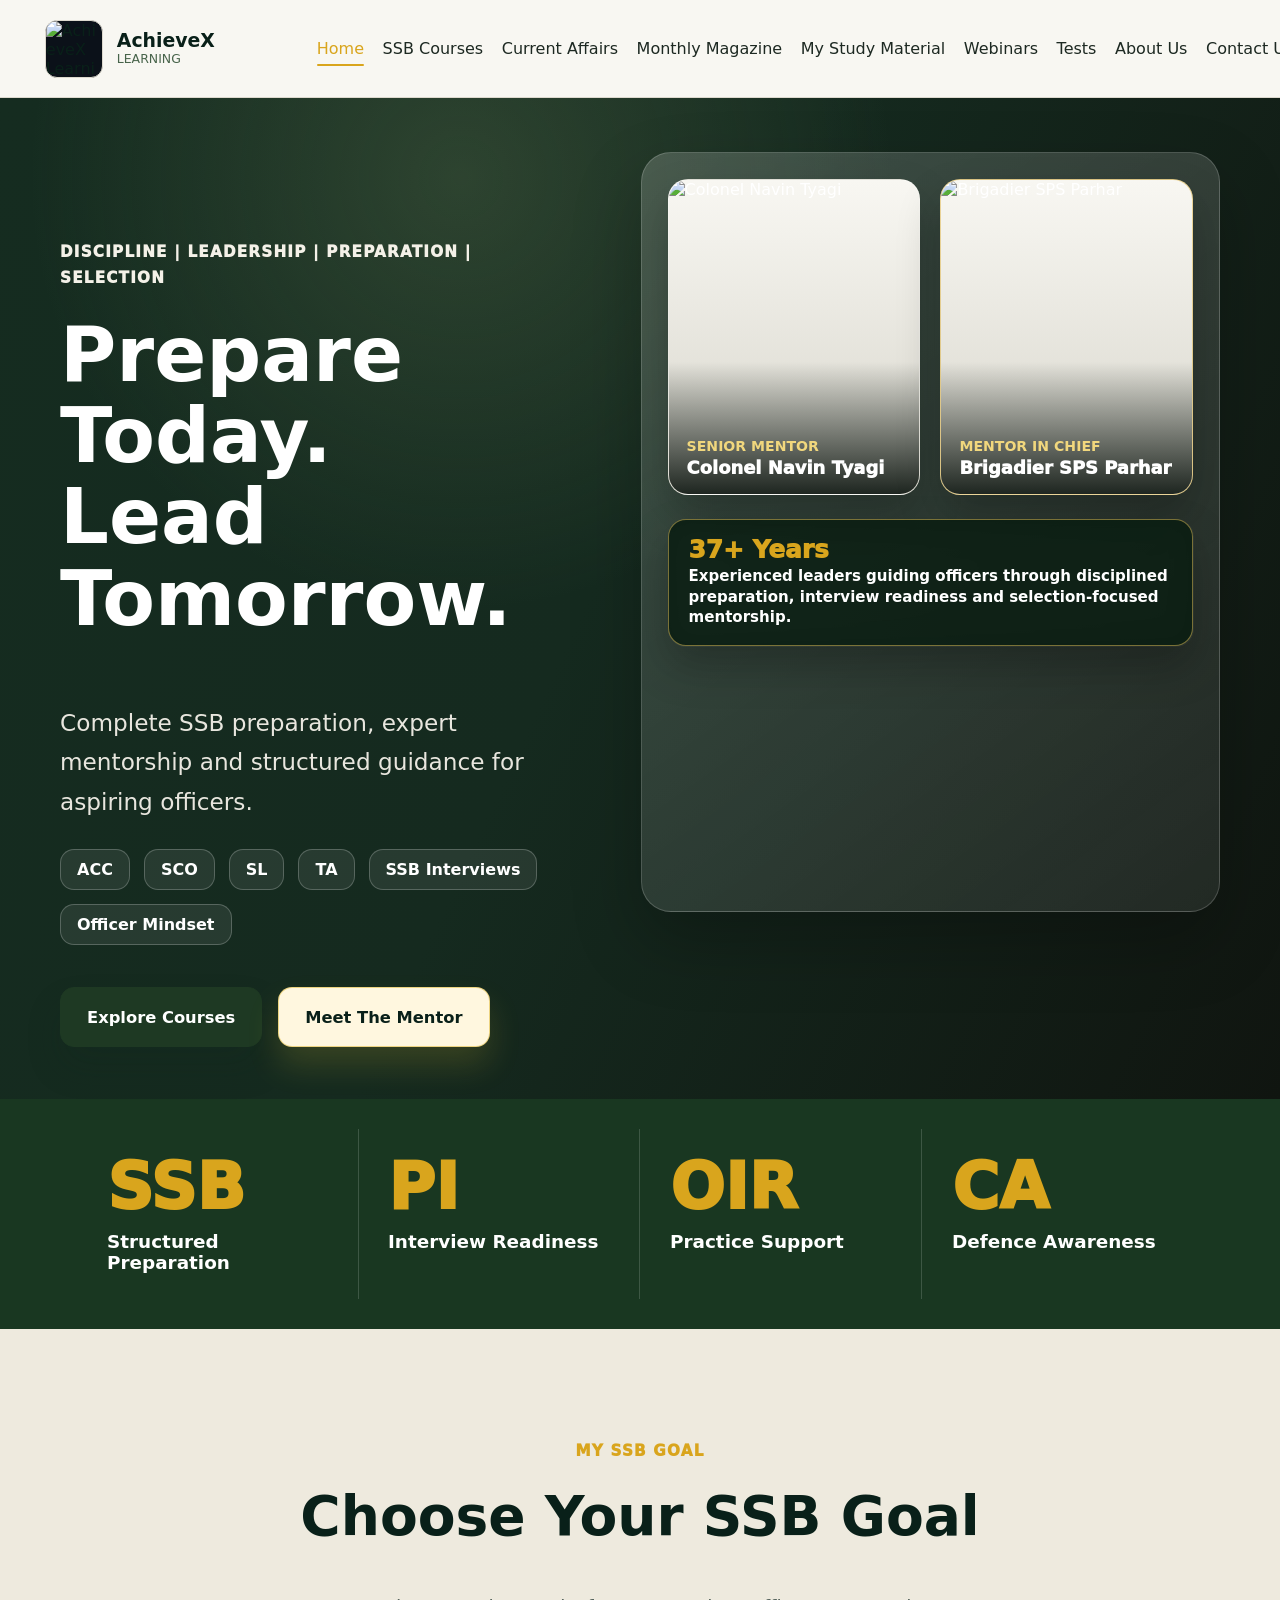
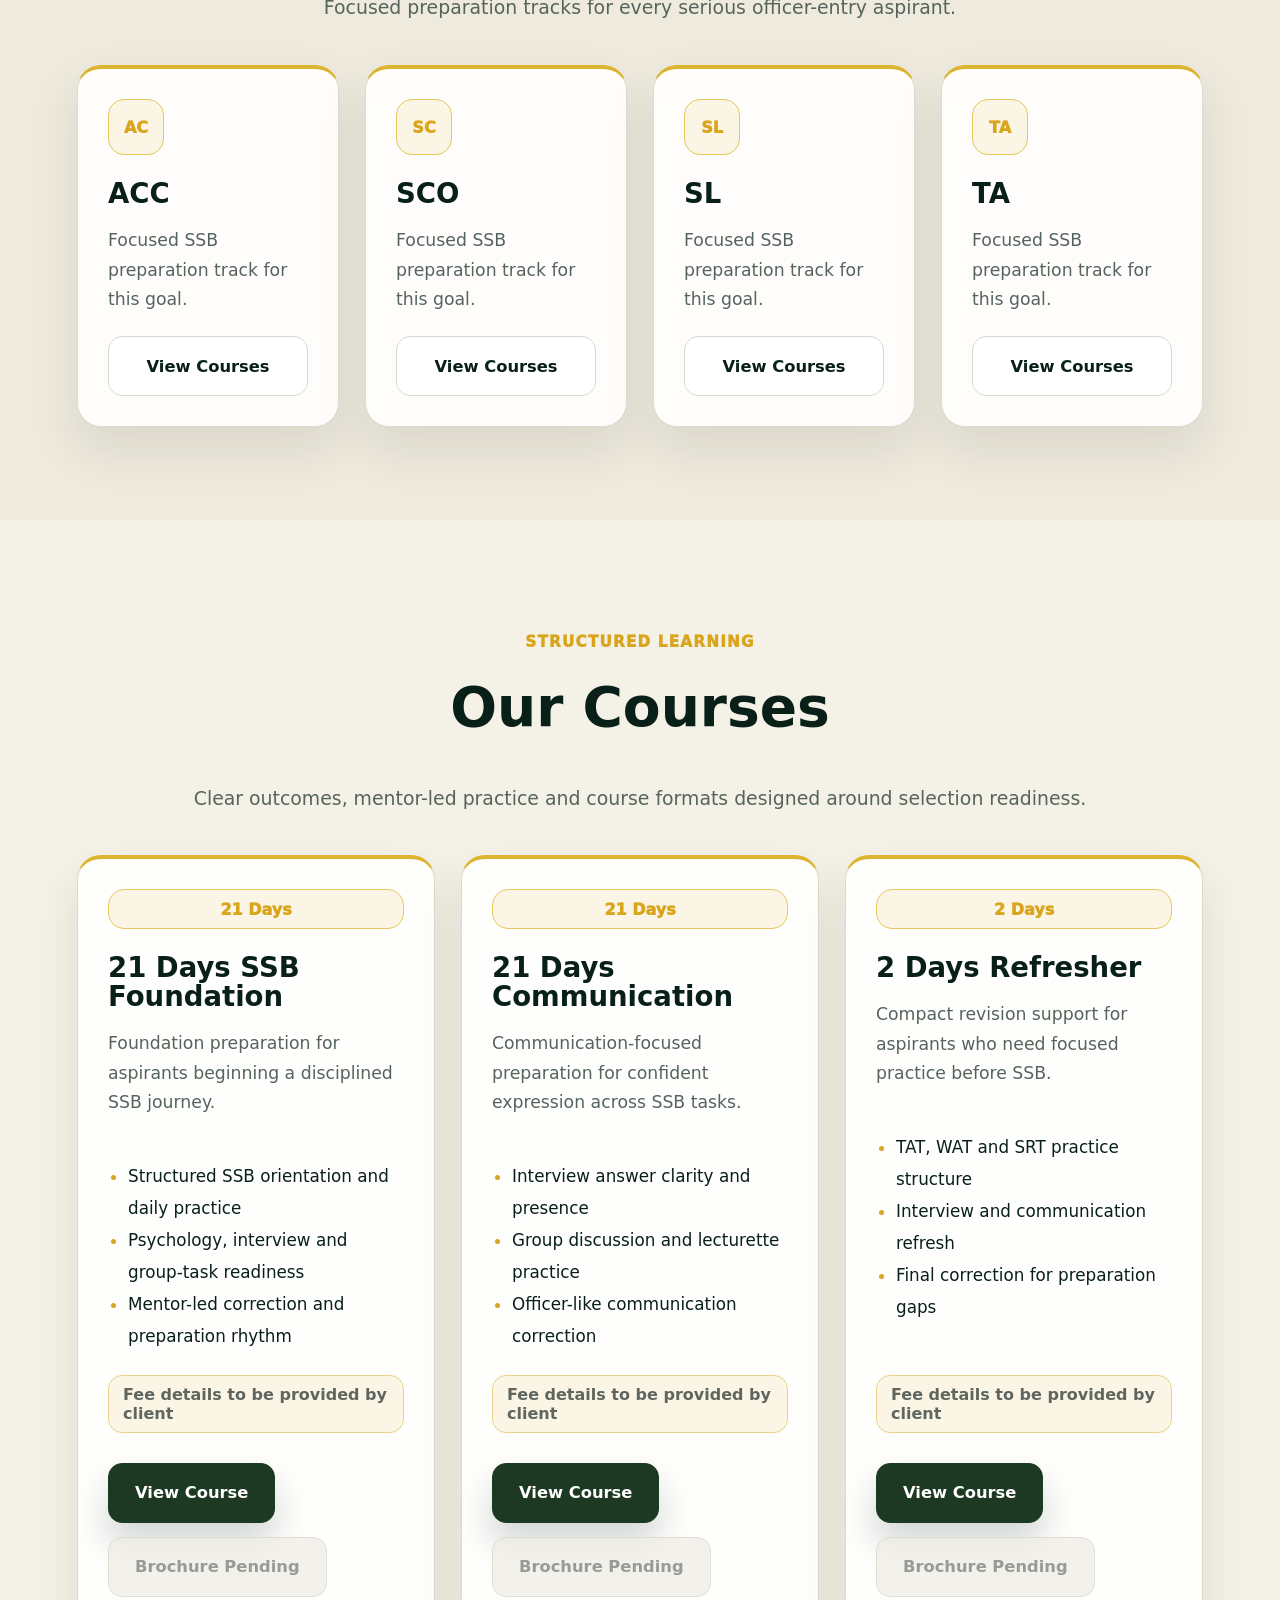
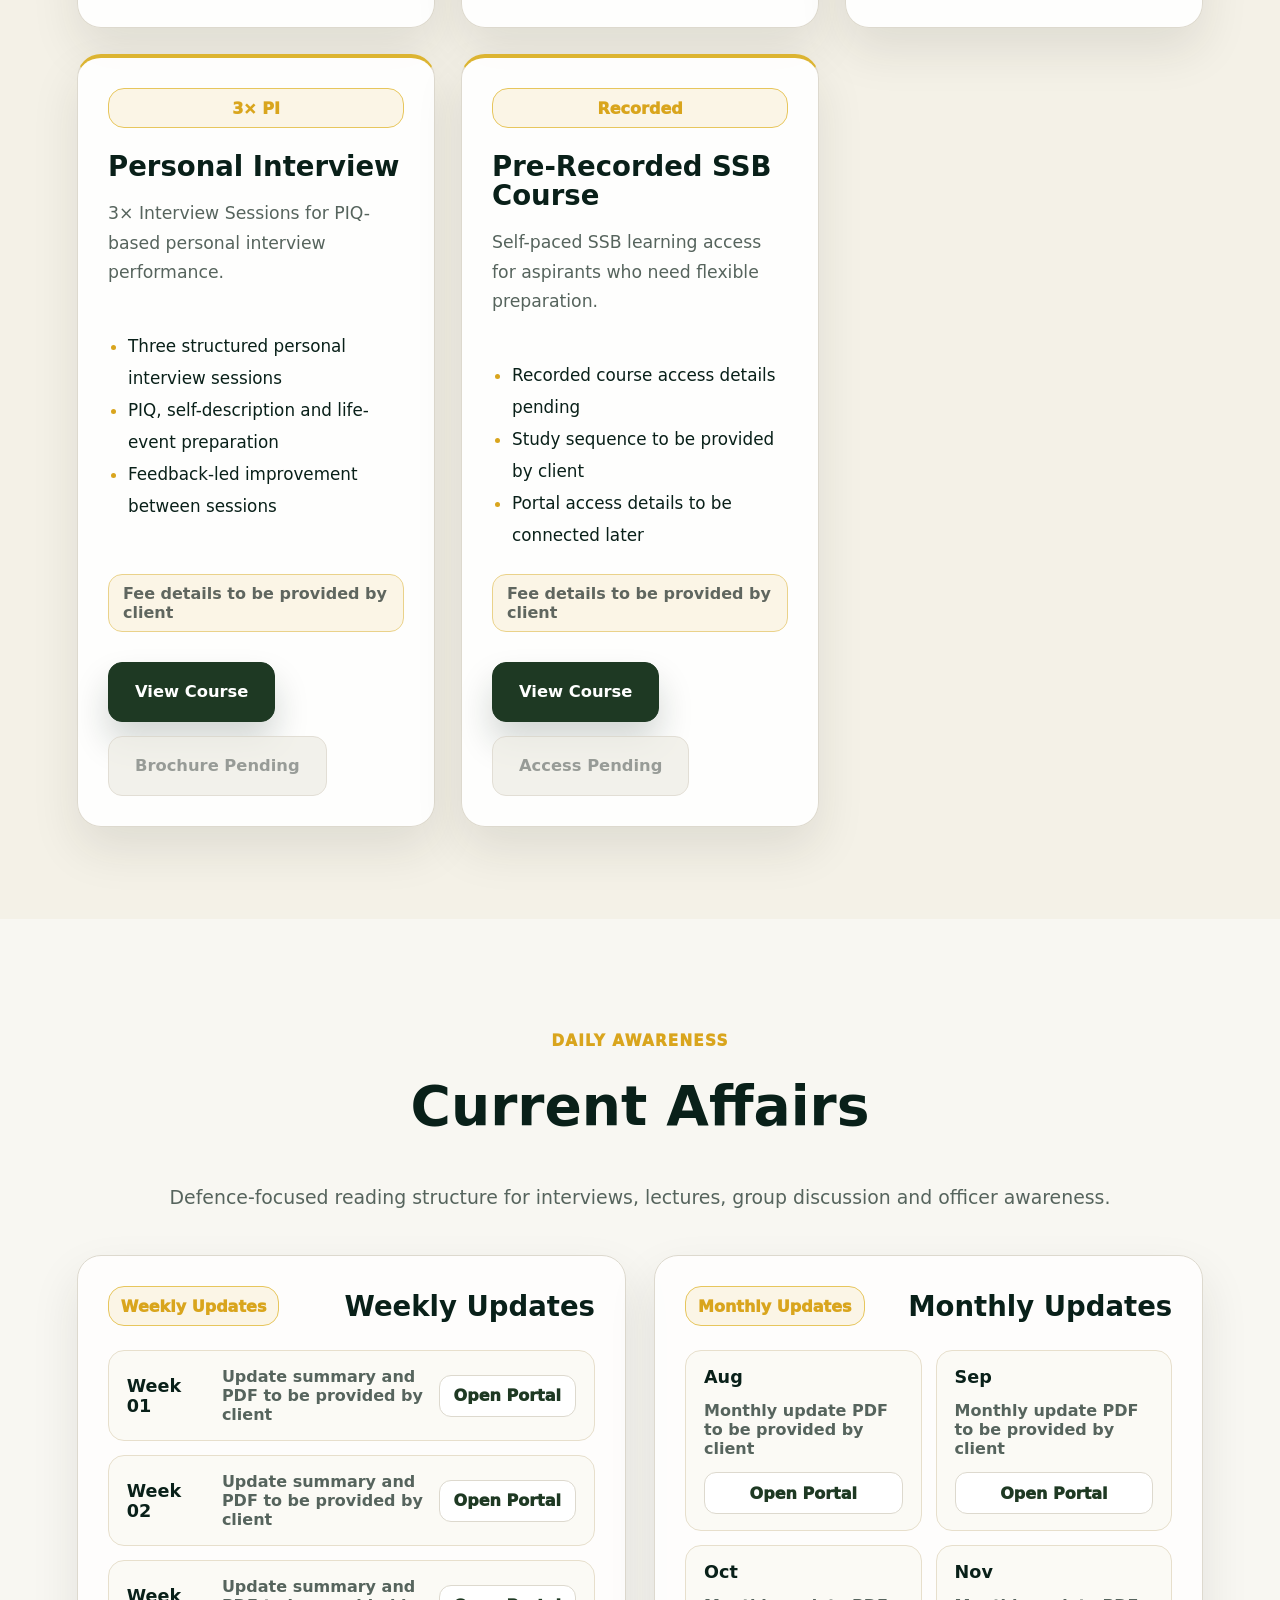
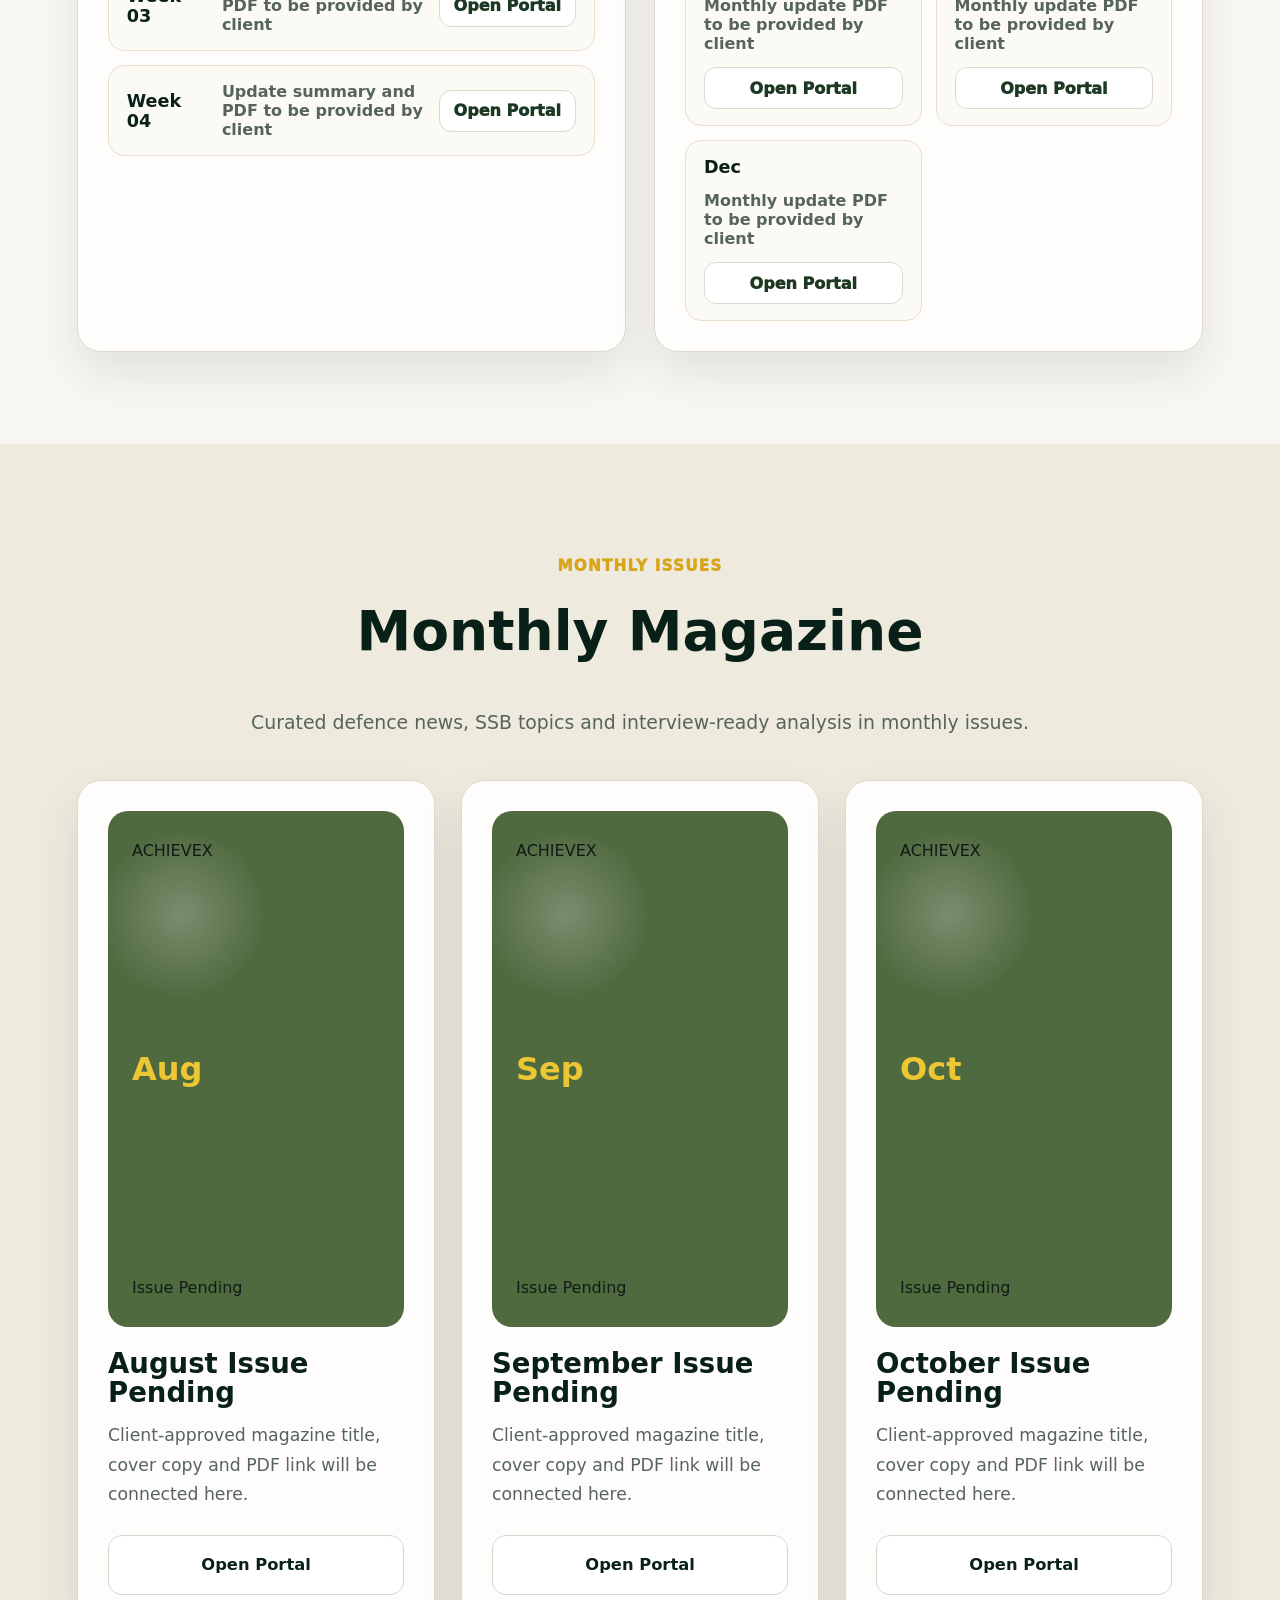
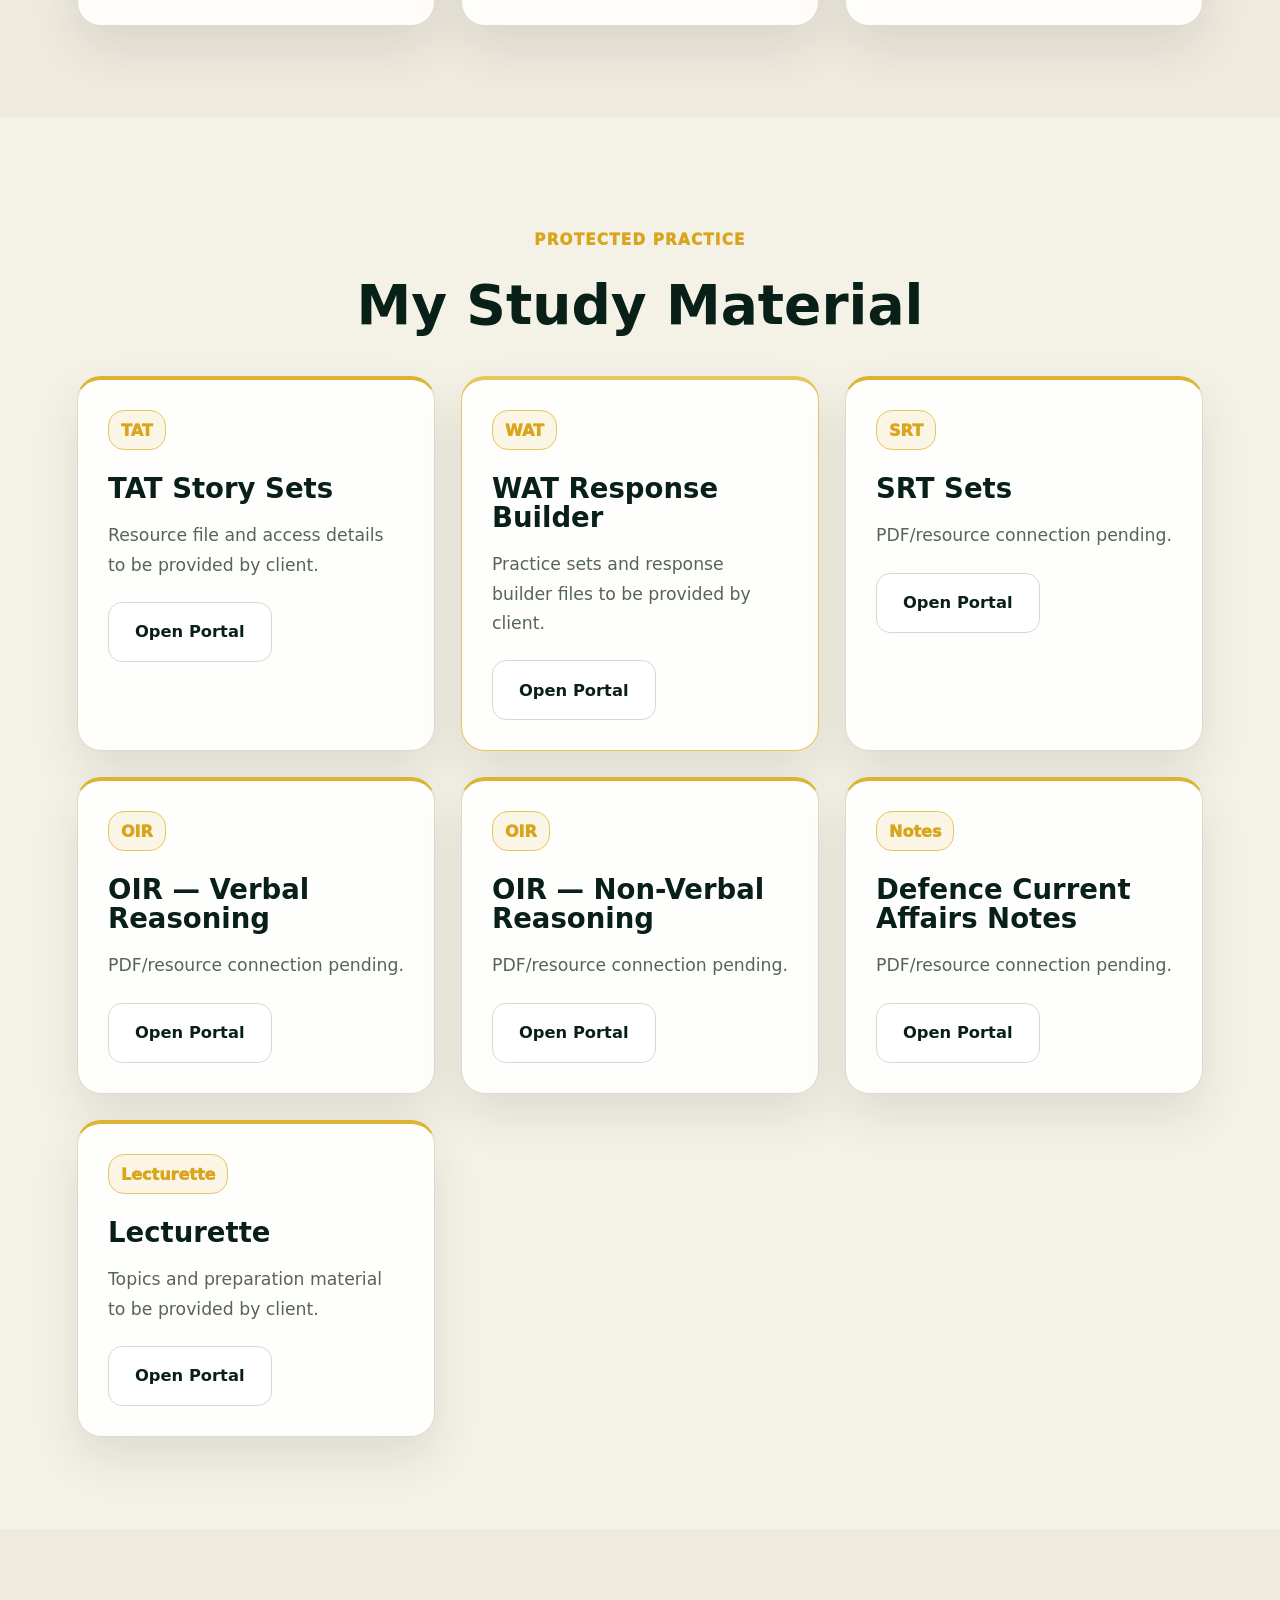
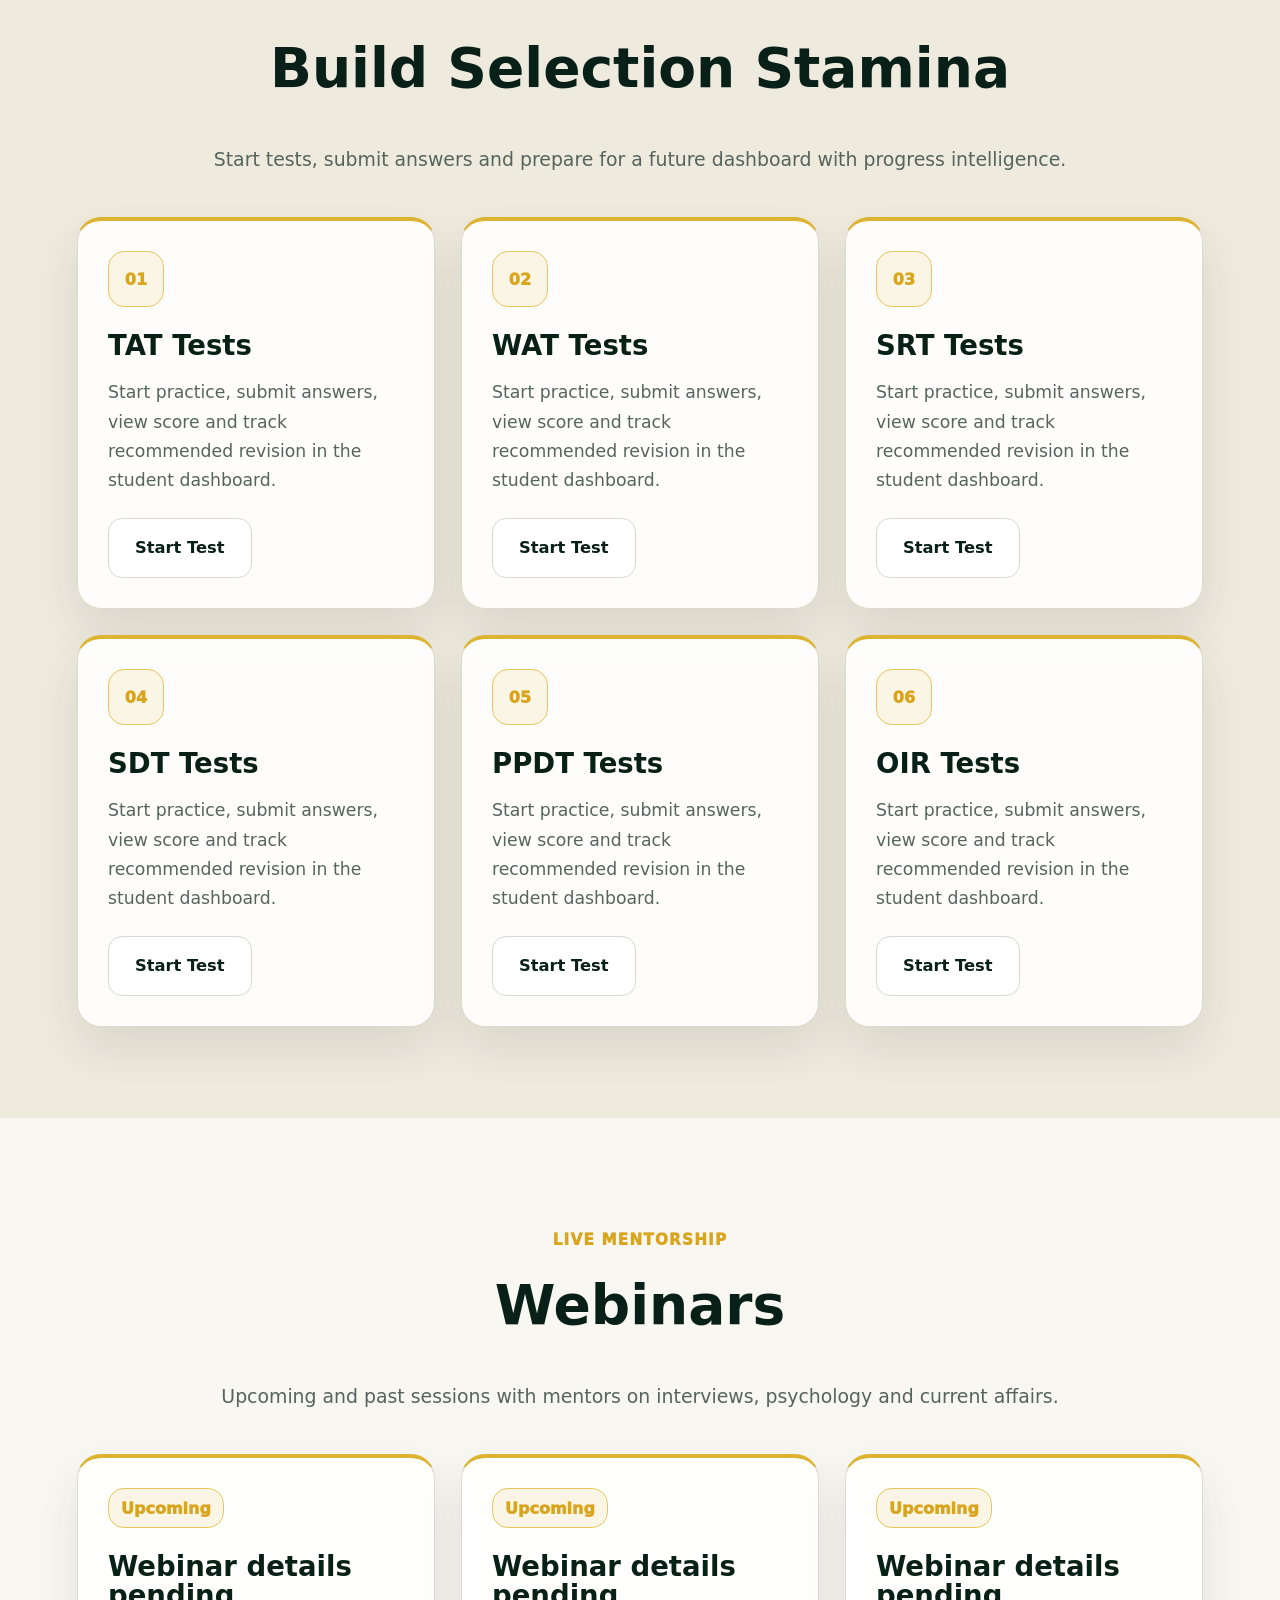
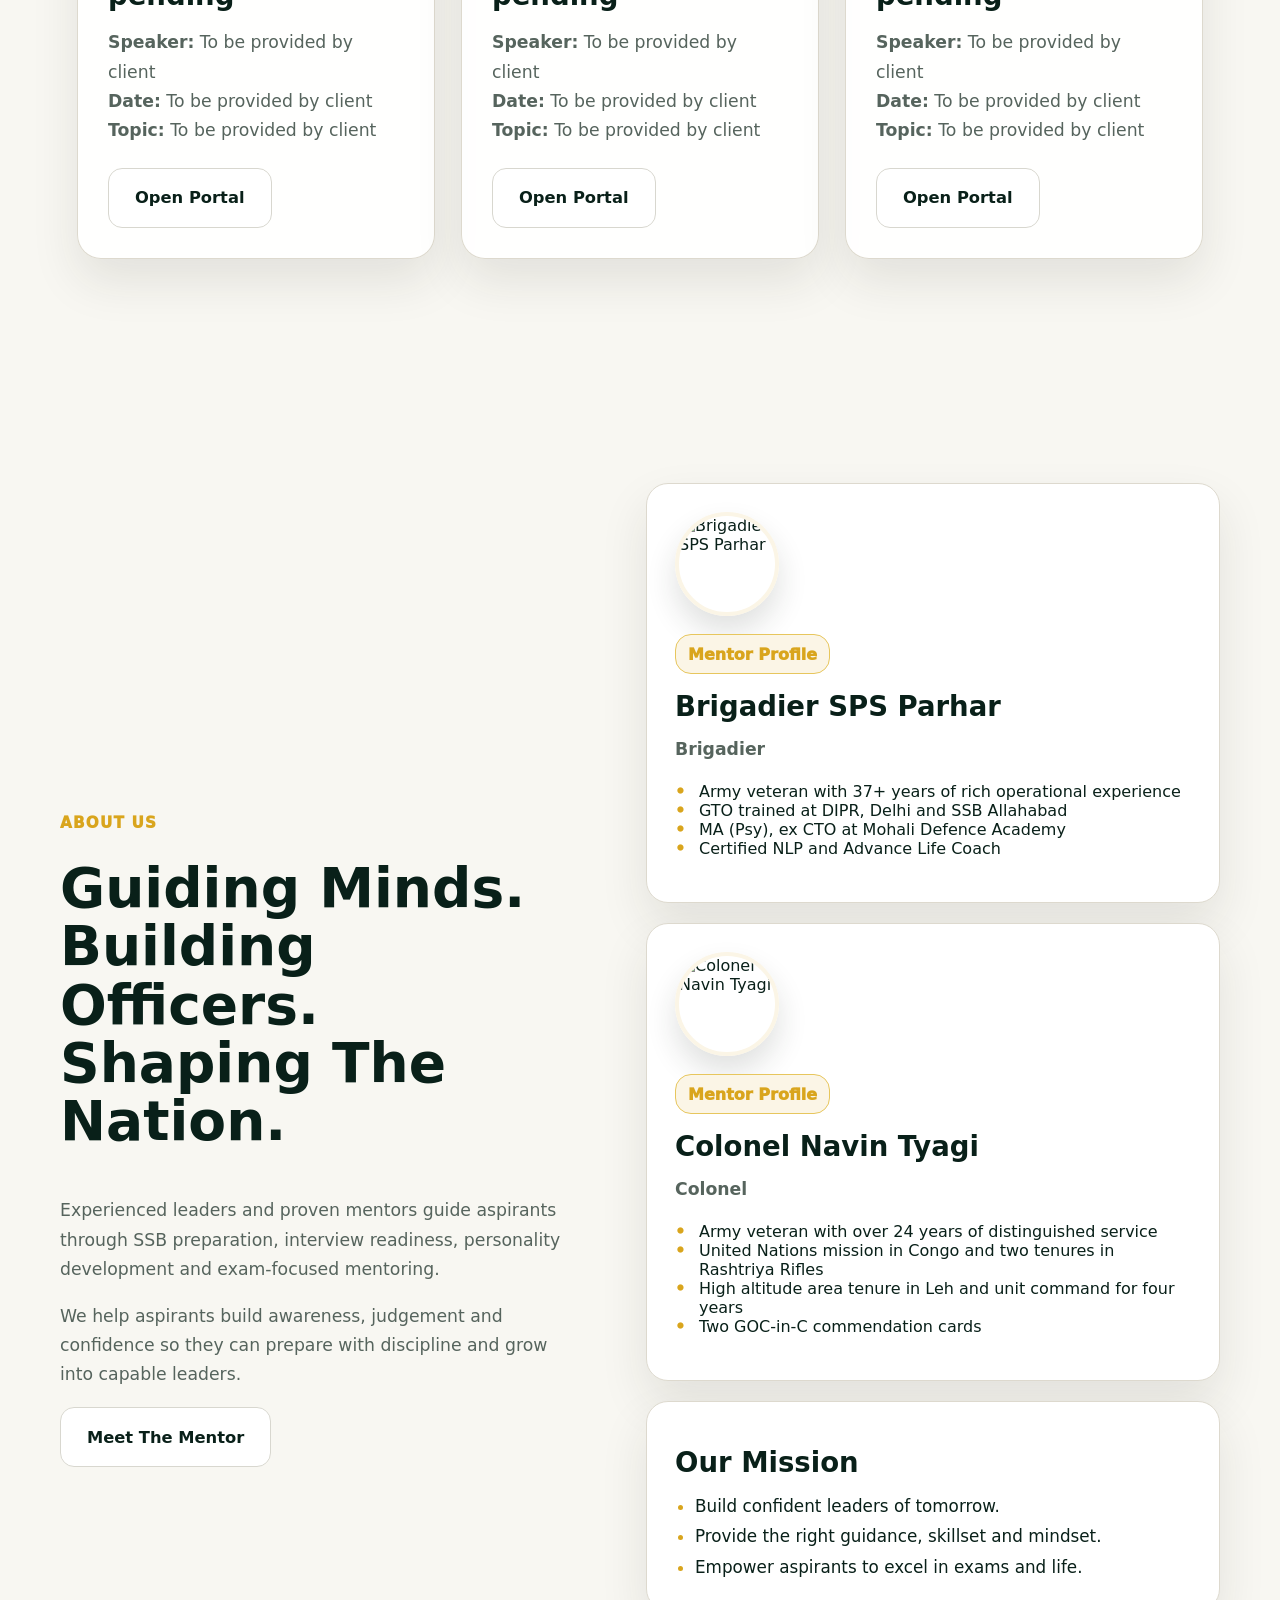
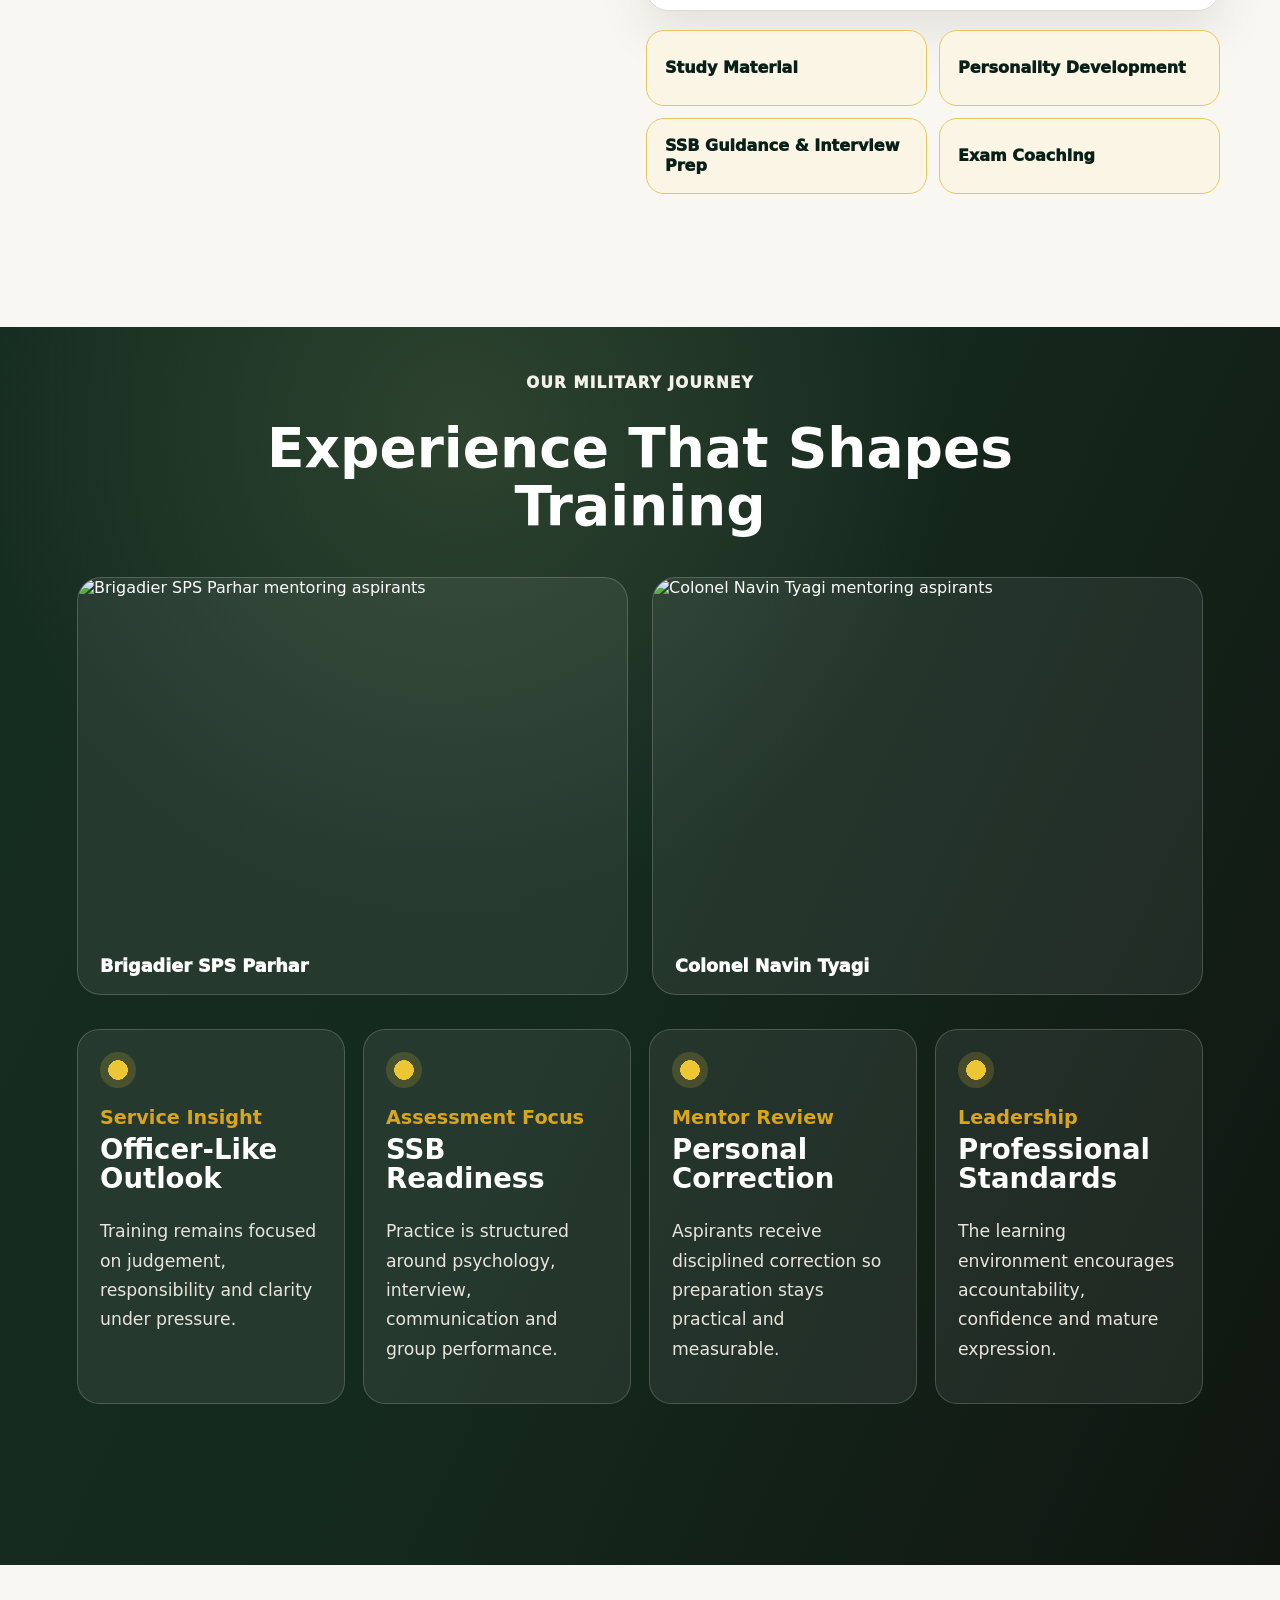
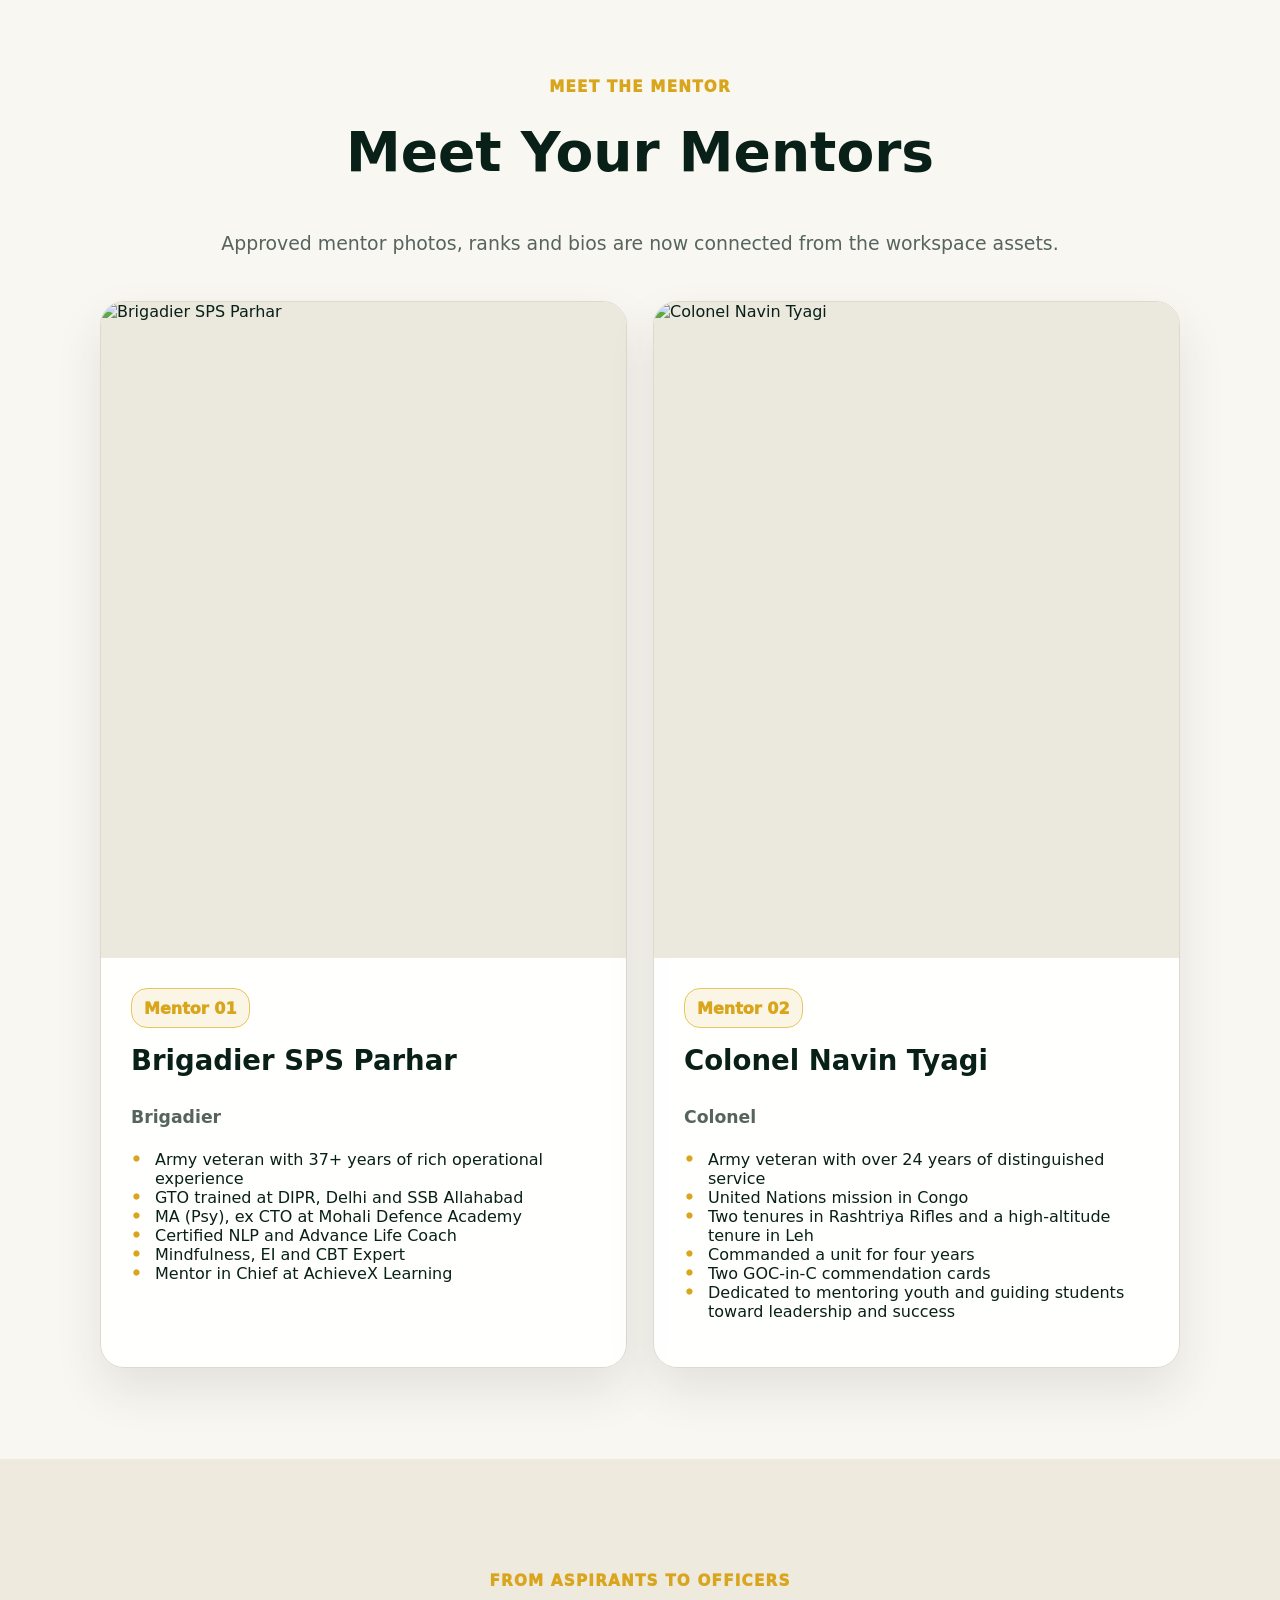
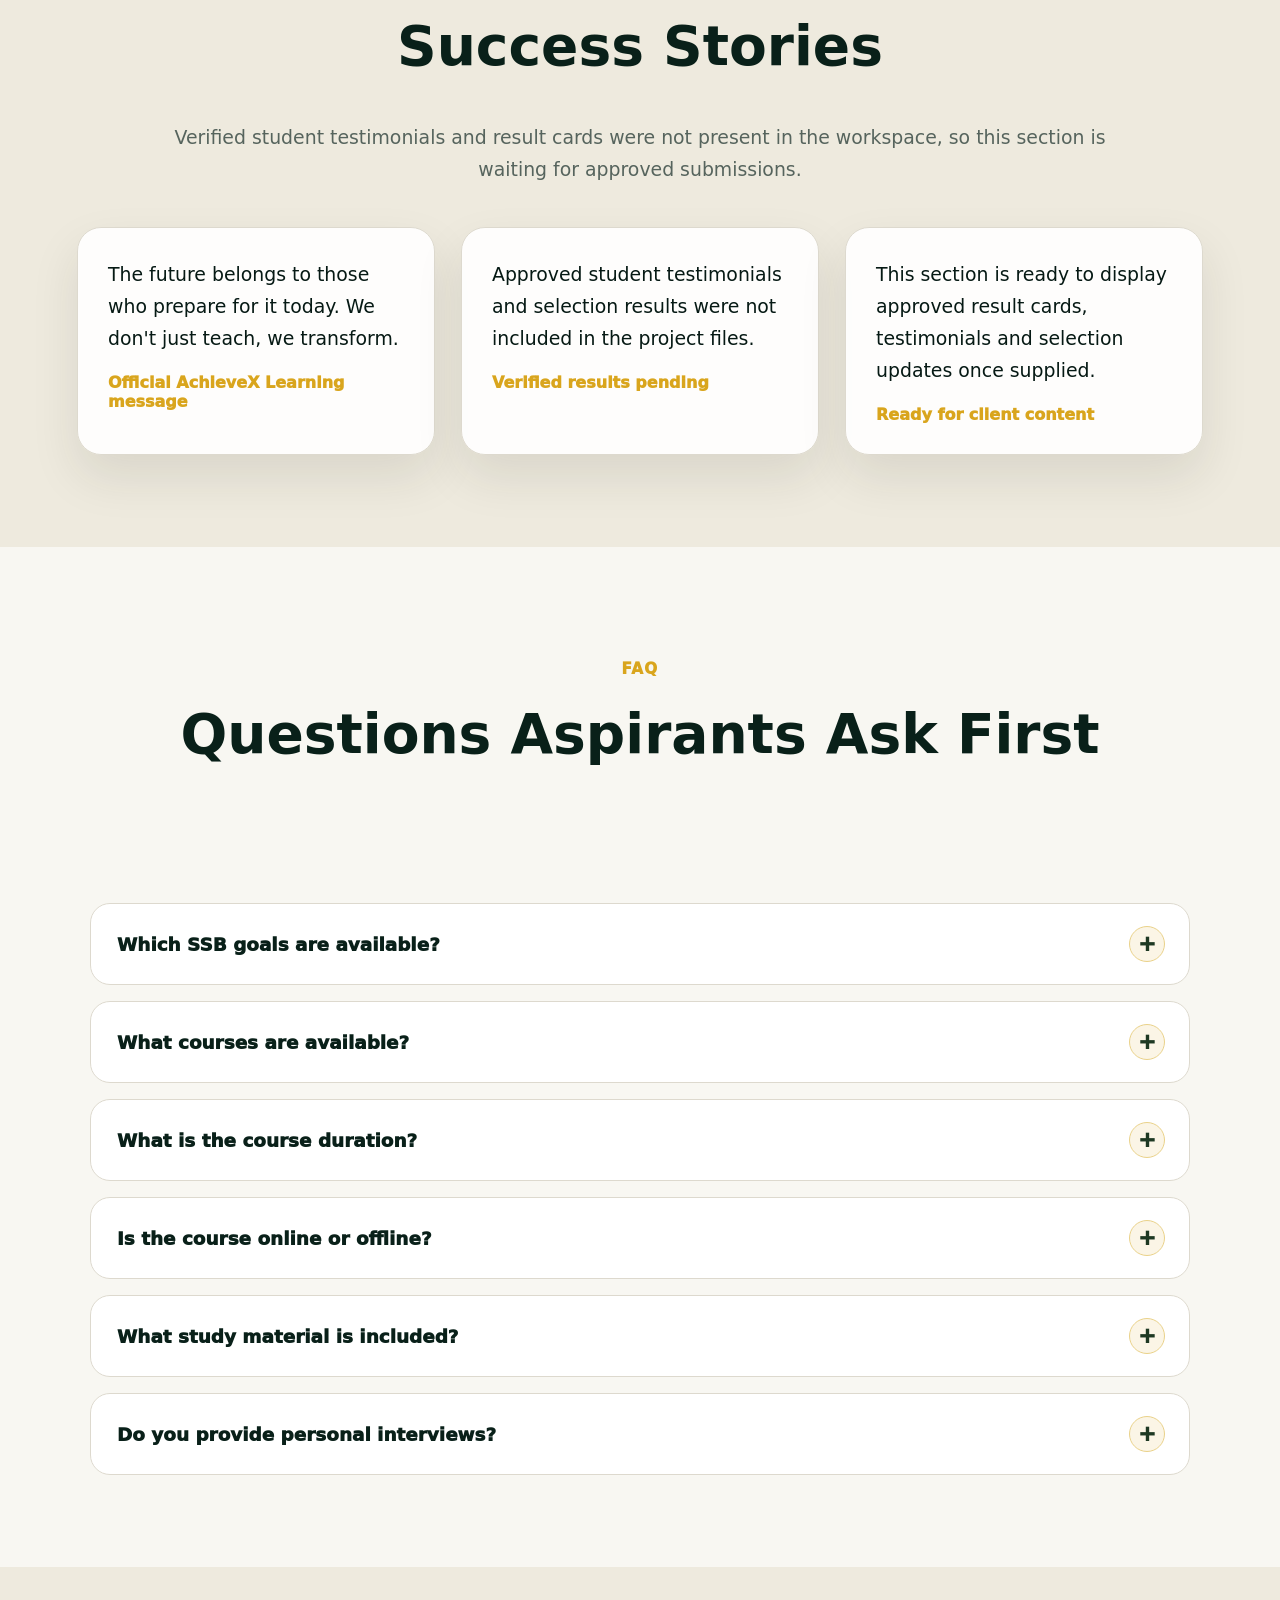
==== commit 444627cd: "Add files via upload" ====
--- a/index.html
+++ b/index.html
@@ -10,13 +10,13 @@
   <body>
     <header class="site-header">
       <a class="brand" href="#home" aria-label="AchieveX Learning home">
-        <span class="brand-logo-frame"><img class="brand-logo" src="assets/logo.jpeg" alt="AchieveX Learning logo" /></span>
+        <span class="brand-logo-frame"><img class="brand-logo" src="assets/branding/logo.jpeg" alt="AchieveX Learning logo" /></span>
         <span class="brand-text"><strong>AchieveX</strong><small>Learning</small></span>
       </a>
       <button class="menu-toggle" type="button" aria-label="Open navigation" data-menu-toggle><span></span><span></span><span></span></button>
       <nav class="main-nav" aria-label="Primary navigation" data-nav>
         <a href="#home">Home</a>
-        <a href="#ssb-courses">SSB Courses</a>
+        <a href="#courses">SSB Courses</a>
         <a href="#current-affairs">Current Affairs</a>
         <a href="#magazine">Monthly Magazine</a>
         <a href="#study-material">My Study Material</a>
@@ -34,28 +34,40 @@
           <h1>Prepare Today.<br />Lead Tomorrow.</h1>
           <p class="hero-text">Complete SSB preparation, expert mentorship and structured guidance for aspiring officers.</p>
           <div class="chip-row">
-            <span>NDA</span><span>CDS</span><span>AFCAT</span><span>Navy</span><span>SSB Interviews</span><span>Other Entries</span>
-          </div>
-          <a class="btn dark-btn" href="#ssb-courses">Explore Courses</a>
-        </div>
-        <figure class="hero-media mentor-hero" aria-label="AchieveX Learning mentors">
+            <span>ACC</span><span>SCO</span><span>SL</span><span>TA</span><span>SSB Interviews</span><span>Officer Mindset</span>
+          </div>
+          <div class="hero-actions">
+            <a class="btn dark-btn" href="#courses">Explore Courses</a>
+            <a class="btn light-btn" href="#mentors">Meet The Mentor</a>
+          </div>
+        </div>
+        <figure class="hero-media mentor-hero">
           <div class="mentor-photo-frame mentor-photo-frame-primary">
-            <img class="hero-mentor-image hero-mentor-image-colonel" src="assets/NAVIN%20TYAGI.jpeg" alt="Colonel Navin Tyagi portrait" />
-            <div class="mentor-caption"><strong>Colonel Navin Tyagi</strong><span>Senior Mentor</span></div>
+            <img class="hero-mentor-image hero-mentor-image-colonel" src="assets/mentors/COLONEL%20NAVIN%20TYAGI.jpeg" alt="Colonel Navin Tyagi" />
+            <div class="mentor-caption">
+              <span>Senior Mentor</span>
+              <strong>Colonel Navin Tyagi</strong>
+            </div>
           </div>
           <div class="mentor-photo-frame mentor-photo-frame-secondary">
-            <img class="hero-mentor-image hero-mentor-image-brigadier" src="assets/SPS%20PARHAR.jpeg" alt="Brigadier SPS Parhar portrait" />
-            <div class="mentor-caption"><strong>Brigadier SPS Parhar</strong><span>Mentor In Chief</span></div>
-          </div>
-          <div class="hero-mentor-badge"><span>37+ Years</span><strong>Veteran-led SSB Mentorship</strong></div>
+            <img class="hero-mentor-image hero-mentor-image-brigadier" src="assets/mentors/Brigadier%20SPS%20PARHAR.jpeg" alt="Brigadier SPS Parhar" />
+            <div class="mentor-caption">
+              <span>Mentor In Chief</span>
+              <strong>Brigadier SPS Parhar</strong>
+            </div>
+          </div>
+          <div class="hero-mentor-badge">
+            <span>37+ Years</span>
+            <strong>Experienced leaders guiding officers through disciplined preparation, interview readiness and selection-focused mentorship.</strong>
+          </div>
         </figure>
       </section>
 
       <section class="stats-band">
-        <div><strong>2000+</strong><span>Aspirants Guided</span></div>
-        <div><strong>10+</strong><span>Years Experience</span></div>
-        <div><strong>100+</strong><span>Successful Recommendations</span></div>
-        <div><strong>Expert</strong><span>Officer Mentors</span></div>
+        <div><strong>SSB</strong><span>Structured Preparation</span></div>
+        <div><strong>PI</strong><span>Interview Readiness</span></div>
+        <div><strong>OIR</strong><span>Practice Support</span></div>
+        <div><strong>CA</strong><span>Defence Awareness</span></div>
       </section>
 
       <section class="section section-cream" id="ssb-courses">
@@ -65,11 +77,10 @@
           <p>Focused preparation tracks for every serious officer-entry aspirant.</p>
         </div>
         <div class="card-grid goals-grid">
-          <article class="info-card"><span class="mini-badge">ND</span><h3>NDA</h3><p>Foundation for written exam readiness, officer mindset and first SSB exposure.</p><a class="btn ghost-btn" href="course.html#nda">Explore</a></article>
-          <article class="info-card"><span class="mini-badge">CD</span><h3>CDS</h3><p>Interview, psychology and lecturette practice for graduate officer entries.</p><a class="btn ghost-btn" href="course.html#cds">Explore</a></article>
-          <article class="info-card"><span class="mini-badge">AF</span><h3>AFCAT</h3><p>Air Force oriented guidance with communication, awareness and confidence drills.</p><a class="btn ghost-btn" href="course.html#afcat">Explore</a></article>
-          <article class="info-card"><span class="mini-badge">OE</span><h3>SSC / Other Entries</h3><p>Preparation pathway for technical, non-technical and special officer entries.</p><a class="btn ghost-btn" href="course.html#other">Explore</a></article>
-          <article class="info-card"><span class="mini-badge">NV</span><h3>NAVY</h3><p>Navy officer-entry mentoring with PI, story writing and group task readiness.</p><a class="btn ghost-btn" href="course.html#navy">Explore</a></article>
+          <article class="info-card goal-card"><span class="mini-badge">AC</span><h3>ACC</h3><p>Focused SSB preparation track for this goal.</p><a class="btn ghost-btn" href="#courses">View Courses</a></article>
+          <article class="info-card goal-card"><span class="mini-badge">SC</span><h3>SCO</h3><p>Focused SSB preparation track for this goal.</p><a class="btn ghost-btn" href="#courses">View Courses</a></article>
+          <article class="info-card goal-card"><span class="mini-badge">SL</span><h3>SL</h3><p>Focused SSB preparation track for this goal.</p><a class="btn ghost-btn" href="#courses">View Courses</a></article>
+          <article class="info-card goal-card"><span class="mini-badge">TA</span><h3>TA</h3><p>Focused SSB preparation track for this goal.</p><a class="btn ghost-btn" href="#courses">View Courses</a></article>
         </div>
       </section>
 
@@ -80,9 +91,11 @@
           <p>Clear outcomes, mentor-led practice and course formats designed around selection readiness.</p>
         </div>
         <div class="card-grid course-grid">
-          <article class="course-card"><span class="pill">21 Days</span><h3>21 Days SSB Foundation Course</h3><p>Complete SSB preparation from screening to conference with mentor-led practice.</p><ul><li>Psychology tests</li><li>GTO orientation</li><li>Personal interview practice</li><li>Daily mentor feedback</li></ul><strong class="price">&#8377;14,999</strong><div class="button-row"><a class="btn ghost-btn" href="course.html#foundation">View Details</a><a class="btn dark-btn" href="course.html#foundation">View Course</a></div></article>
-          <article class="course-card"><span class="pill">21 Days</span><h3>21 Days Communication Course</h3><p>Speak with clarity in interviews, group discussion, lecturette and command situations.</p><ul><li>English speaking drills</li><li>GD practice</li><li>Lecturette practice</li><li>Confidence routines</li></ul><strong class="price">&#8377;7,999</strong><div class="button-row"><a class="btn ghost-btn" href="course.html#communication">View Details</a><a class="btn dark-btn" href="course.html#communication">View Course</a></div></article>
-          <article class="course-card"><span class="pill">2 Days</span><h3>2 Days Refresher Course</h3><p>Rapid revision for candidates close to their SSB reporting date.</p><ul><li>Screening review</li><li>Psychology revision</li><li>Interview correction</li><li>Final readiness checklist</li></ul><strong class="price">&#8377;2,499</strong><div class="button-row"><a class="btn ghost-btn" href="course.html#refresher">View Details</a><a class="btn dark-btn" href="course.html#refresher">View Course</a></div></article>
+          <article class="course-card"><span class="pill">21 Days</span><h3>21 Days SSB Foundation</h3><p>Foundation preparation for aspirants beginning a disciplined SSB journey.</p><ul><li>Structured SSB orientation and daily practice</li><li>Psychology, interview and group-task readiness</li><li>Mentor-led correction and preparation rhythm</li></ul><div class="price-block pending-price"><span>Fee details to be provided by client</span></div><div class="button-row"><a class="btn dark-btn" href="course.html#foundation">View Course</a><button class="btn ghost-btn brochure-btn" type="button" disabled>Brochure Pending</button></div></article>
+          <article class="course-card"><span class="pill">21 Days</span><h3>21 Days Communication</h3><p>Communication-focused preparation for confident expression across SSB tasks.</p><ul><li>Interview answer clarity and presence</li><li>Group discussion and lecturette practice</li><li>Officer-like communication correction</li></ul><div class="price-block pending-price"><span>Fee details to be provided by client</span></div><div class="button-row"><a class="btn dark-btn" href="course.html#communication">View Course</a><button class="btn ghost-btn brochure-btn" type="button" disabled>Brochure Pending</button></div></article>
+          <article class="course-card"><span class="pill">2 Days</span><h3>2 Days Refresher</h3><p>Compact revision support for aspirants who need focused practice before SSB.</p><ul><li>TAT, WAT and SRT practice structure</li><li>Interview and communication refresh</li><li>Final correction for preparation gaps</li></ul><div class="price-block pending-price"><span>Fee details to be provided by client</span></div><div class="button-row"><a class="btn dark-btn" href="course.html#refresher">View Course</a><button class="btn ghost-btn brochure-btn" type="button" disabled>Brochure Pending</button></div></article>
+          <article class="course-card"><span class="pill">3&times; PI</span><h3>Personal Interview</h3><p>3&times; Interview Sessions for PIQ-based personal interview performance.</p><ul><li>Three structured personal interview sessions</li><li>PIQ, self-description and life-event preparation</li><li>Feedback-led improvement between sessions</li></ul><div class="price-block pending-price"><span>Fee details to be provided by client</span></div><div class="button-row"><a class="btn dark-btn" href="course.html#personal-interview">View Course</a><button class="btn ghost-btn brochure-btn" type="button" disabled>Brochure Pending</button></div></article>
+          <article class="course-card"><span class="pill">Recorded</span><h3>Pre-Recorded SSB Course</h3><p>Self-paced SSB learning access for aspirants who need flexible preparation.</p><ul><li>Recorded course access details pending</li><li>Study sequence to be provided by client</li><li>Portal access details to be connected later</li></ul><div class="price-block pending-price"><span>Fee details to be provided by client</span></div><div class="button-row"><a class="btn dark-btn" href="course.html#pre-recorded">View Course</a><button class="btn ghost-btn brochure-btn" type="button" disabled>Access Pending</button></div></article>
         </div>
       </section>
 
@@ -90,59 +103,71 @@
         <div class="section-heading">
           <p class="eyebrow">Daily Awareness</p>
           <h2>Current Affairs</h2>
-          <p>Defence-focused reading for interviews, lectures, group discussion and officer awareness.</p>
-        </div>
-        <div class="card-grid article-grid">
-          <article class="info-card"><span class="pill">Defence News</span><p>13 Aug 2026</p><h3>Modernization Priorities In Indian Defence</h3><p>Aspirant-friendly analysis for interview discussion and lecturette examples.</p><a class="text-link" href="#">Read More</a></article>
-          <article class="info-card"><span class="pill">National Affairs</span><p>12 Aug 2026</p><h3>Leadership Lessons From Public Service</h3><p>How to convert national developments into mature SSB opinions.</p><a class="text-link" href="#">Read More</a></article>
-          <article class="info-card"><span class="pill">International Affairs</span><p>11 Aug 2026</p><h3>India's Strategic Neighbourhood Watch</h3><p>A clear brief for GD, interview follow-ups and defence awareness.</p><a class="text-link" href="#">Read More</a></article>
-          <article class="info-card"><span class="pill">Defence Updates</span><p>10 Aug 2026</p><h3>Jointness, Technology And Future Warfare</h3><p>Understand how changing warfare affects officer preparation.</p><a class="text-link" href="#">Read More</a></article>
-          <article class="info-card"><span class="pill">SSB Current Affairs</span><p>09 Aug 2026</p><h3>Weekly Lecturette Topic Bank</h3><p>Short themes with officer-like talking points for practice.</p><a class="text-link" href="#">Read More</a></article>
+          <p>Defence-focused reading structure for interviews, lectures, group discussion and officer awareness.</p>
+        </div>
+        <div class="updates-layout">
+          <article class="updates-panel">
+            <div class="updates-panel-heading"><span class="pill">Weekly Updates</span><h3>Weekly Updates</h3></div>
+            <div class="resource-list">
+              <article class="resource-card"><strong>Week 01</strong><span>Update summary and PDF to be provided by client</span><a class="text-button" href="login.html#current-affairs">Open Portal</a></article>
+              <article class="resource-card"><strong>Week 02</strong><span>Update summary and PDF to be provided by client</span><a class="text-button" href="login.html#current-affairs">Open Portal</a></article>
+              <article class="resource-card"><strong>Week 03</strong><span>Update summary and PDF to be provided by client</span><a class="text-button" href="login.html#current-affairs">Open Portal</a></article>
+              <article class="resource-card"><strong>Week 04</strong><span>Update summary and PDF to be provided by client</span><a class="text-button" href="login.html#current-affairs">Open Portal</a></article>
+            </div>
+          </article>
+          <article class="updates-panel">
+            <div class="updates-panel-heading"><span class="pill">Monthly Updates</span><h3>Monthly Updates</h3></div>
+            <div class="resource-list monthly-list">
+              <article class="resource-card"><strong>Aug</strong><span>Monthly update PDF to be provided by client</span><a class="text-button" href="login.html#current-affairs">Open Portal</a></article>
+              <article class="resource-card"><strong>Sep</strong><span>Monthly update PDF to be provided by client</span><a class="text-button" href="login.html#current-affairs">Open Portal</a></article>
+              <article class="resource-card"><strong>Oct</strong><span>Monthly update PDF to be provided by client</span><a class="text-button" href="login.html#current-affairs">Open Portal</a></article>
+              <article class="resource-card"><strong>Nov</strong><span>Monthly update PDF to be provided by client</span><a class="text-button" href="login.html#current-affairs">Open Portal</a></article>
+              <article class="resource-card"><strong>Dec</strong><span>Monthly update PDF to be provided by client</span><a class="text-button" href="login.html#current-affairs">Open Portal</a></article>
+            </div>
+          </article>
         </div>
       </section>
 
       <section class="section section-cream" id="magazine">
         <div class="section-heading"><p class="eyebrow">Monthly Issues</p><h2>Monthly Magazine</h2><p>Curated defence news, SSB topics and interview-ready analysis in monthly issues.</p></div>
         <div class="card-grid magazine-grid">
-          <article class="mag-card"><div class="cover"><span>ACHIEVEX</span><strong>August</strong><small>2026</small></div><h3>Officer Awareness Digest</h3><p>Defence news, SSB topics, essays and interview notes.</p></article>
-          <article class="mag-card"><div class="cover"><span>ACHIEVEX</span><strong>July</strong><small>2026</small></div><h3>Psychology Practice Special</h3><p>TAT, WAT and SRT sets with guided analysis.</p></article>
-          <article class="mag-card"><div class="cover"><span>ACHIEVEX</span><strong>June</strong><small>2026</small></div><h3>NDA &amp; CDS Interview Issue</h3><p>Officer-entry briefs, PIQ examples and current affairs.</p></article>
+          <article class="mag-card"><div class="cover"><span>ACHIEVEX</span><strong>Aug</strong><small>Issue Pending</small></div><h3>August Issue Pending</h3><p>Client-approved magazine title, cover copy and PDF link will be connected here.</p><a class="btn ghost-btn block-btn" href="login.html#magazine">Open Portal</a></article>
+          <article class="mag-card"><div class="cover"><span>ACHIEVEX</span><strong>Sep</strong><small>Issue Pending</small></div><h3>September Issue Pending</h3><p>Client-approved magazine title, cover copy and PDF link will be connected here.</p><a class="btn ghost-btn block-btn" href="login.html#magazine">Open Portal</a></article>
+          <article class="mag-card"><div class="cover"><span>ACHIEVEX</span><strong>Oct</strong><small>Issue Pending</small></div><h3>October Issue Pending</h3><p>Client-approved magazine title, cover copy and PDF link will be connected here.</p><a class="btn ghost-btn block-btn" href="login.html#magazine">Open Portal</a></article>
         </div>
       </section>
 
       <section class="section section-soft" id="study-material">
         <div class="section-heading"><p class="eyebrow">Protected Practice</p><h2>My Study Material</h2></div>
         <div class="card-grid material-grid">
-          <article class="info-card"><span class="pill">TAT</span><h3>TAT Story Set 01</h3><p>Practice PDF | Protected material</p><a class="btn ghost-btn" href="login.html">Open Portal</a></article>
-          <article class="info-card accent-card"><span class="pill">WAT</span><h3>WAT Response Builder</h3><p>Worksheet | Protected material</p><a class="btn ghost-btn" href="login.html">Open Portal</a></article>
-          <article class="info-card"><span class="pill">SRT</span><h3>SRT Daily Drill</h3><p>Practice Set | Protected material</p><a class="btn ghost-btn" href="login.html">Open Portal</a></article>
-          <article class="info-card"><span class="pill">SDT</span><h3>SDT Self Description Guide</h3><p>Workbook | Protected material</p><a class="btn ghost-btn" href="login.html">Open Portal</a></article>
-          <article class="info-card"><span class="pill">OIR</span><h3>OIR Verbal Reasoning</h3><p>Quiz | Open preview</p><a class="btn dark-btn" href="login.html">Access</a></article>
-          <article class="info-card"><span class="pill">PPDT</span><h3>PPDT Narration Framework</h3><p>Video | Protected material</p><a class="btn ghost-btn" href="login.html">Open Portal</a></article>
-          <article class="info-card"><span class="pill">Interview Preparation</span><h3>Interview PIQ Checklist</h3><p>Checklist | Open preview</p><a class="btn ghost-btn" href="login.html">Open Portal</a></article>
-          <article class="info-card"><span class="pill">Psychology</span><h3>Psychology Test Planner</h3><p>Planner | Protected material</p><a class="btn ghost-btn" href="login.html">Open Portal</a></article>
-          <article class="info-card"><span class="pill">Current Affairs</span><h3>Defence Current Affairs Notes</h3><p>Monthly Notes | Open preview</p><a class="btn ghost-btn" href="login.html">Open Portal</a></article>
+          <article class="info-card"><span class="pill">TAT</span><h3>TAT Story Sets</h3><p>Resource file and access details to be provided by client.</p><a class="btn ghost-btn" href="login.html#study-material">Open Portal</a></article>
+          <article class="info-card accent-card"><span class="pill">WAT</span><h3>WAT Response Builder</h3><p>Practice sets and response builder files to be provided by client.</p><a class="btn ghost-btn" href="login.html#study-material">Open Portal</a></article>
+          <article class="info-card"><span class="pill">SRT</span><h3>SRT Sets</h3><p>PDF/resource connection pending.</p><a class="btn ghost-btn" href="login.html#study-material">Open Portal</a></article>
+          <article class="info-card"><span class="pill">OIR</span><h3>OIR &mdash; Verbal Reasoning</h3><p>PDF/resource connection pending.</p><a class="btn ghost-btn" href="login.html#study-material">Open Portal</a></article>
+          <article class="info-card"><span class="pill">OIR</span><h3>OIR &mdash; Non-Verbal Reasoning</h3><p>PDF/resource connection pending.</p><a class="btn ghost-btn" href="login.html#study-material">Open Portal</a></article>
+          <article class="info-card"><span class="pill">Notes</span><h3>Defence Current Affairs Notes</h3><p>PDF/resource connection pending.</p><a class="btn ghost-btn" href="login.html#current-affairs">Open Portal</a></article>
+          <article class="info-card"><span class="pill">Lecturette</span><h3>Lecturette</h3><p>Topics and preparation material to be provided by client.</p><a class="btn ghost-btn" href="login.html#study-material">Open Portal</a></article>
         </div>
       </section>
 
       <section class="section section-cream" id="tests">
         <div class="section-heading"><h2>Build Selection Stamina</h2><p>Start tests, submit answers and prepare for a future dashboard with progress intelligence.</p></div>
         <div class="card-grid tests-grid">
-          <article class="info-card"><span class="mini-badge">01</span><h3>TAT Tests</h3><p>Start practice, submit answers, view score and track recommended revision in the student dashboard.</p><a class="btn ghost-btn" href="login.html">Start Test</a></article>
-          <article class="info-card"><span class="mini-badge">02</span><h3>WAT Tests</h3><p>Start practice, submit answers, view score and track recommended revision in the student dashboard.</p><a class="btn ghost-btn" href="login.html">Start Test</a></article>
-          <article class="info-card"><span class="mini-badge">03</span><h3>SRT Tests</h3><p>Start practice, submit answers, view score and track recommended revision in the student dashboard.</p><a class="btn ghost-btn" href="login.html">Start Test</a></article>
-          <article class="info-card"><span class="mini-badge">04</span><h3>SDT Tests</h3><p>Start practice, submit answers, view score and track recommended revision in the student dashboard.</p><a class="btn ghost-btn" href="login.html">Start Test</a></article>
-          <article class="info-card"><span class="mini-badge">05</span><h3>PPDT Tests</h3><p>Start practice, submit answers, view score and track recommended revision in the student dashboard.</p><a class="btn ghost-btn" href="login.html">Start Test</a></article>
-          <article class="info-card"><span class="mini-badge">06</span><h3>OIR Tests</h3><p>Start practice, submit answers, view score and track recommended revision in the student dashboard.</p><a class="btn ghost-btn" href="login.html">Start Test</a></article>
+          <article class="info-card"><span class="mini-badge">01</span><h3>TAT Tests</h3><p>Start practice, submit answers, view score and track recommended revision in the student dashboard.</p><a class="btn ghost-btn" href="login.html#tat">Start Test</a></article>
+          <article class="info-card"><span class="mini-badge">02</span><h3>WAT Tests</h3><p>Start practice, submit answers, view score and track recommended revision in the student dashboard.</p><a class="btn ghost-btn" href="login.html#wat">Start Test</a></article>
+          <article class="info-card"><span class="mini-badge">03</span><h3>SRT Tests</h3><p>Start practice, submit answers, view score and track recommended revision in the student dashboard.</p><a class="btn ghost-btn" href="login.html#srt">Start Test</a></article>
+          <article class="info-card"><span class="mini-badge">04</span><h3>SDT Tests</h3><p>Start practice, submit answers, view score and track recommended revision in the student dashboard.</p><a class="btn ghost-btn" href="login.html#sdt">Start Test</a></article>
+          <article class="info-card"><span class="mini-badge">05</span><h3>PPDT Tests</h3><p>Start practice, submit answers, view score and track recommended revision in the student dashboard.</p><a class="btn ghost-btn" href="login.html#ppdt">Start Test</a></article>
+          <article class="info-card"><span class="mini-badge">06</span><h3>OIR Tests</h3><p>Start practice, submit answers, view score and track recommended revision in the student dashboard.</p><a class="btn ghost-btn" href="login.html#oir">Start Test</a></article>
         </div>
       </section>
 
       <section class="section" id="webinars">
         <div class="section-heading"><p class="eyebrow">Live Mentorship</p><h2>Webinars</h2><p>Upcoming and past sessions with mentors on interviews, psychology and current affairs.</p></div>
         <div class="card-grid webinar-grid">
-          <article class="info-card"><span class="pill">Free</span><h3>Cracking The First 5 Minutes Of PI</h3><p><strong>Speaker:</strong> Brigadier SPS Parhar<br /><strong>Date:</strong> 18 Aug 2026<br /><strong>Time:</strong> 7:00 PM<br /><strong>Topic:</strong> Personal Interview</p><a class="btn dark-btn" href="login.html">View Session</a></article>
-          <article class="info-card"><span class="pill">Paid</span><h3>Psychology Writing Without Coaching Language</h3><p><strong>Speaker:</strong> Colonel Navin Tyagi<br /><strong>Date:</strong> 24 Aug 2026<br /><strong>Time:</strong> 6:30 PM<br /><strong>Topic:</strong> Psychology</p><a class="btn dark-btn" href="login.html">View Session</a></article>
-          <article class="info-card"><span class="pill">Free</span><h3>NDA Aspirant Roadmap</h3><p><strong>Speaker:</strong> AchieveX Mentor Panel<br /><strong>Date:</strong> 30 Jul 2026<br /><strong>Time:</strong> 5:00 PM<br /><strong>Topic:</strong> NDA</p><a class="btn dark-btn" href="login.html">View Session</a></article>
+          <article class="info-card"><span class="pill">Upcoming</span><h3>Webinar details pending</h3><p><strong>Speaker:</strong> To be provided by client<br /><strong>Date:</strong> To be provided by client<br /><strong>Topic:</strong> To be provided by client</p><a class="btn ghost-btn" href="login.html#webinars">Open Portal</a></article>
+          <article class="info-card"><span class="pill">Upcoming</span><h3>Webinar details pending</h3><p><strong>Speaker:</strong> To be provided by client<br /><strong>Date:</strong> To be provided by client<br /><strong>Topic:</strong> To be provided by client</p><a class="btn ghost-btn" href="login.html#webinars">Open Portal</a></article>
+          <article class="info-card"><span class="pill">Upcoming</span><h3>Webinar details pending</h3><p><strong>Speaker:</strong> To be provided by client<br /><strong>Date:</strong> To be provided by client<br /><strong>Topic:</strong> To be provided by client</p><a class="btn ghost-btn" href="login.html#webinars">Open Portal</a></article>
         </div>
       </section>
 
@@ -150,23 +175,35 @@
         <div>
           <p class="eyebrow">About Us</p>
           <h2>Guiding Minds. Building Officers. Shaping The Nation.</h2>
-          <p>AchieveX Learning is guided by experienced leaders and proven mentors who partner with aspirants through SSB guidance, interview preparation, personality development and exam-focused mentoring.</p>
+          <p>Experienced leaders and proven mentors guide aspirants through SSB preparation, interview readiness, personality development and exam-focused mentoring.</p>
           <p>We help aspirants build awareness, judgement and confidence so they can prepare with discipline and grow into capable leaders.</p>
-          <a class="btn ghost-btn" href="#mentors">Meet The Mentors</a>
+          <a class="btn ghost-btn" href="#mentors">Meet The Mentor</a>
         </div>
         <div class="about-panel">
           <div class="about-mentor-list">
             <article>
-              <img class="about-mentor-photo" src="assets/SPS%20PARHAR.jpeg" alt="Brigadier SPS Parhar portrait" />
-              <span class="pill">Mentor In Chief</span>
+              <img class="about-mentor-photo" src="assets/mentors/Brigadier%20SPS%20PARHAR.jpeg" alt="Brigadier SPS Parhar" />
+              <span class="pill">Mentor Profile</span>
               <h3>Brigadier SPS Parhar</h3>
-              <p>Army veteran with 37+ years of rich operational experience. GTO trained at DIPR Delhi and SSB Allahabad, MA Psychology, certified NLP and advanced life coach, with expertise in mindfulness, EI and CBT.</p>
+              <p><strong>Brigadier</strong></p>
+              <ul class="feature-list">
+                <li>Army veteran with 37+ years of rich operational experience</li>
+                <li>GTO trained at DIPR, Delhi and SSB Allahabad</li>
+                <li>MA (Psy), ex CTO at Mohali Defence Academy</li>
+                <li>Certified NLP and Advance Life Coach</li>
+              </ul>
             </article>
             <article>
-              <img class="about-mentor-photo" src="assets/NAVIN%20TYAGI.jpeg" alt="Colonel Navin Tyagi portrait" />
-              <span class="pill">Mentor</span>
+              <img class="about-mentor-photo" src="assets/mentors/COLONEL%20NAVIN%20TYAGI.jpeg" alt="Colonel Navin Tyagi" />
+              <span class="pill">Mentor Profile</span>
               <h3>Colonel Navin Tyagi</h3>
-              <p>Army veteran with over 24 years of distinguished service, including a United Nations mission in Congo, two Rashtriya Rifles tenures, high-altitude service in Leh, unit command and two GOC-in-C commendation cards.</p>
+              <p><strong>Colonel</strong></p>
+              <ul class="feature-list">
+                <li>Army veteran with over 24 years of distinguished service</li>
+                <li>United Nations mission in Congo and two tenures in Rashtriya Rifles</li>
+                <li>High altitude area tenure in Leh and unit command for four years</li>
+                <li>Two GOC-in-C commendation cards</li>
+              </ul>
             </article>
           </div>
           <div class="mission-card">
@@ -190,39 +227,66 @@
         <div class="section-heading dark-heading"><p class="eyebrow light">Our Military Journey</p><h2>Experience That Shapes<br />Training</h2></div>
         <div class="journey-gallery">
           <figure>
-            <img src="assets/Brigadier%20SPS%20PARHAR.jpeg" alt="Brigadier SPS Parhar in uniform" />
+            <img src="assets/mentors/Brigadier%20SPS%20PARHAR.jpeg" alt="Brigadier SPS Parhar mentoring aspirants" />
             <figcaption>Brigadier SPS Parhar</figcaption>
           </figure>
           <figure>
-            <img src="assets/COLONEL%20NAVIN%20TYAGI.jpeg" alt="Colonel Navin Tyagi in uniform" />
+            <img src="assets/mentors/COLONEL%20NAVIN%20TYAGI.jpeg" alt="Colonel Navin Tyagi mentoring aspirants" />
             <figcaption>Colonel Navin Tyagi</figcaption>
           </figure>
         </div>
         <div class="timeline-grid">
-          <article><span></span><strong>37+ Years</strong><h3>Operational Experience</h3><p>Brigadier SPS Parhar brings rich Army leadership experience to mentor future officers.</p></article>
-          <article><span></span><strong>DIPR</strong><h3>GTO Training</h3><p>Trained at DIPR Delhi and SSB Allahabad with deep understanding of assessment methods.</p></article>
-          <article><span></span><strong>MA Psychology</strong><h3>Personality Development</h3><p>Ex CTO at a Mohali training centre with psychology-led mentoring for aspirants.</p></article>
-          <article><span></span><strong>24+ Years</strong><h3>Distinguished Service</h3><p>Colonel Navin Tyagi served with distinction across demanding Army responsibilities.</p></article>
-          <article><span></span><strong>UN &amp; Field</strong><h3>Command Exposure</h3><p>United Nations mission in Congo, Rashtriya Rifles tenures and high-altitude service in Leh.</p></article>
-          <article><span></span><strong>Leadership</strong><h3>Unit Command</h3><p>Commanded a unit for four years and earned two GOC-in-C commendation cards.</p></article>
+          <article><span></span><strong>Service Insight</strong><h3>Officer-Like Outlook</h3><p>Training remains focused on judgement, responsibility and clarity under pressure.</p></article>
+          <article><span></span><strong>Assessment Focus</strong><h3>SSB Readiness</h3><p>Practice is structured around psychology, interview, communication and group performance.</p></article>
+          <article><span></span><strong>Mentor Review</strong><h3>Personal Correction</h3><p>Aspirants receive disciplined correction so preparation stays practical and measurable.</p></article>
+          <article><span></span><strong>Leadership</strong><h3>Professional Standards</h3><p>The learning environment encourages accountability, confidence and mature expression.</p></article>
         </div>
       </section>
 
       <section class="section" id="mentors">
-        <div class="section-heading"><p class="eyebrow">Faculty / Mentors</p><h2>Meet Your Mentors</h2></div>
+        <div class="section-heading"><p class="eyebrow">Meet The Mentor</p><h2>Meet Your Mentors</h2><p>Approved mentor photos, ranks and bios are now connected from the workspace assets.</p></div>
         <div class="card-grid mentor-grid">
-          <article class="mentor-card"><img class="mentor-photo" src="assets/SPS%20PARHAR.jpeg" alt="Brigadier SPS Parhar" /><div><span class="pill">Mentor In Chief</span><h3>Brigadier SPS Parhar</h3><p><strong>Army Veteran | 37+ years operational experience</strong><br />GTO trained at DIPR Delhi and SSB Allahabad<br />MA Psychology, ex CTO at a Mohali training centre</p><p>Certified NLP and advance life coach with expertise in mindfulness, EI and CBT. He trains students to achieve higher potential in exams and personality development.</p></div></article>
-          <article class="mentor-card"><img class="mentor-photo" src="assets/NAVIN%20TYAGI.jpeg" alt="Colonel Navin Tyagi" /><div><span class="pill">Senior Mentor</span><h3>Colonel Navin Tyagi</h3><p><strong>Army Veteran | 24+ years distinguished service</strong><br />United Nations mission in Congo<br />Two tenures in Rashtriya Rifles and high-altitude tenure in Leh</p><p>Commanded a unit for four years, earned two GOC-in-C commendation cards, and now mentors youth toward leadership and success.</p></div></article>
-          <article class="mentor-card"><div><span class="pill">AchieveX Learning</span><h3>Our Mentoring Focus</h3><p><strong>Study material, personality development and SSB guidance</strong><br />Interview preparation<br />Defence exams coaching</p><p>Your dream. Our guidance. One destination. We do not just teach; we transform.</p></div></article>
+          <article class="mentor-card">
+            <div class="mentor-photo-shell"><img src="assets/mentors/Brigadier%20SPS%20PARHAR.jpeg" alt="Brigadier SPS Parhar" /></div>
+            <div>
+              <span class="pill">Mentor 01</span>
+              <h3>Brigadier SPS Parhar</h3>
+              <p><strong>Brigadier</strong></p>
+              <ul class="feature-list">
+                <li>Army veteran with 37+ years of rich operational experience</li>
+                <li>GTO trained at DIPR, Delhi and SSB Allahabad</li>
+                <li>MA (Psy), ex CTO at Mohali Defence Academy</li>
+                <li>Certified NLP and Advance Life Coach</li>
+                <li>Mindfulness, EI and CBT Expert</li>
+                <li>Mentor in Chief at AchieveX Learning</li>
+              </ul>
+            </div>
+          </article>
+          <article class="mentor-card">
+            <div class="mentor-photo-shell"><img src="assets/mentors/COLONEL%20NAVIN%20TYAGI.jpeg" alt="Colonel Navin Tyagi" /></div>
+            <div>
+              <span class="pill">Mentor 02</span>
+              <h3>Colonel Navin Tyagi</h3>
+              <p><strong>Colonel</strong></p>
+              <ul class="feature-list">
+                <li>Army veteran with over 24 years of distinguished service</li>
+                <li>United Nations mission in Congo</li>
+                <li>Two tenures in Rashtriya Rifles and a high-altitude tenure in Leh</li>
+                <li>Commanded a unit for four years</li>
+                <li>Two GOC-in-C commendation cards</li>
+                <li>Dedicated to mentoring youth and guiding students toward leadership and success</li>
+              </ul>
+            </div>
+          </article>
         </div>
       </section>
 
       <section class="section section-cream" id="stories">
-        <div class="section-heading"><p class="eyebrow">From Aspirants To Officers</p><h2>Success Stories</h2></div>
+        <div class="section-heading"><p class="eyebrow">From Aspirants To Officers</p><h2>Success Stories</h2><p>Verified student testimonials and result cards were not present in the workspace, so this section is waiting for approved submissions.</p></div>
         <div class="card-grid stories-grid">
-          <article class="quote-card"><p>"The feedback was direct and practical. I stopped trying to perform and started communicating honestly."</p><strong>Rohan S., Recommended Candidate</strong></article>
-          <article class="quote-card"><p>"My psychology responses became more natural within two weeks. The mocks felt close to the actual board."</p><strong>Aditi P., AFCAT SSB</strong></article>
-          <article class="quote-card"><p>"The PI sessions helped me understand my own story and present it with confidence."</p><strong>Karan M., CDS Entry</strong></article>
+          <article class="quote-card"><p>The future belongs to those who prepare for it today. We don't just teach, we transform.</p><strong>Official AchieveX Learning message</strong></article>
+          <article class="quote-card"><p>Approved student testimonials and selection results were not included in the project files.</p><strong>Verified results pending</strong></article>
+          <article class="quote-card"><p>This section is ready to display approved result cards, testimonials and selection updates once supplied.</p><strong>Ready for client content</strong></article>
         </div>
       </section>
 
@@ -230,31 +294,68 @@
         <div class="section-heading"><p class="eyebrow">FAQ</p><h2>Questions Aspirants Ask First</h2></div>
         <div class="faq-list">
           <details><summary>What is SSB?</summary><p>SSB is a multi-day officer selection process that assesses psychology, group performance, communication and personal interview readiness.</p></details>
-          <details><summary>Who can join?</summary><p>NDA, CDS, AFCAT, Navy and other defence-entry aspirants can join according to their eligibility and goal.</p></details>
-          <details><summary>Which exams do you prepare for?</summary><p>We prepare aspirants for NDA, CDS, AFCAT, Navy and SSC / other officer-entry pathways.</p></details>
-          <details><summary>What is the course duration?</summary><p>Current course formats include 21-day foundation, 21-day communication and 2-day refresher tracks.</p></details>
-          <details><summary>Is the course online or offline?</summary><p>Mentoring can be structured for online and classroom-style practice depending on the batch.</p></details>
-          <details><summary>What study material is included?</summary><p>Students get TAT, WAT, SRT, SDT, OIR, PPDT, current affairs and interview preparation material.</p></details>
-          <details><summary>Do you provide personal interviews?</summary><p>Yes, interview practice and PIQ-based feedback are part of the structured mentoring process.</p></details>
+          <details><summary>Which SSB goals are available?</summary><p>Current SSB goal options are ACC, SCO, SL and TA.</p></details>
+          <details><summary>What courses are available?</summary><p>Current course formats listed on the site are 21 Days SSB Foundation, 21 Days Communication, 2 Days Refresher, Personal Interview with 3&times; Interview Sessions and Pre-Recorded SSB Course.</p></details>
+          <details><summary>What is the course duration?</summary><p>The listed durations include 21 Days for Foundation, 21 Days for Communication, 2 Days for Refresher and 3&times; sessions for Personal Interview. Pre-recorded access duration is to be provided by client.</p></details>
+          <details><summary>Is the course online or offline?</summary><p>Course delivery mode is to be provided by client.</p></details>
+          <details><summary>What study material is included?</summary><p>Study material categories include TAT Story Sets, WAT Response Builder Sets, SRT Sets, OIR, Defence Current Affairs Notes and Lecturette Topic &amp; Material to Prepare.</p></details>
+          <details><summary>Do you provide personal interviews?</summary><p>Yes. The listed Personal Interview course includes 3&times; Interview Sessions.</p></details>
         </div>
       </section>
 
       <section class="contact-section section-cream" id="contact">
-        <div><p class="eyebrow">Contact Us</p><h2>Talk To A Defence Mentor</h2><p><strong>Phone:</strong> +91 98765 43210</p><p><strong>WhatsApp:</strong> +91 98765 43210</p><p><strong>Email:</strong> admissions@achievexdefence.in</p><p><strong>Address:</strong> Defence Enclave, New Delhi, India</p><p><strong>Office Hours:</strong> Mon to Sat, 9:00 AM to 7:00 PM</p><p class="social-links">Instagram: achievex.learning&nbsp;&nbsp; YouTube: AchieveX Learning&nbsp;&nbsp; Telegram: AchieveX Learning Official</p><iframe title="New Delhi map" loading="lazy" src="https://maps.google.com/maps?q=New%20Delhi&t=&z=10&ie=UTF8&iwloc=&output=embed"></iframe></div>
-        <aside class="contact-card"><h3>Talk to a Defence Mentor</h3><p><strong>Phone:</strong> +91 98765 43210</p><p><strong>WhatsApp:</strong> +91 98765 43210</p><p><strong>Email:</strong> admissions@achievexdefence.in</p><a class="btn dark-btn block-btn" href="tel:+919876543210">Call Now</a></aside>
+        <div>
+          <p class="eyebrow">Contact Us</p>
+          <h2>Talk To A Defence Mentor</h2>
+          <p>Reach out using the verified phone, WhatsApp channel, emails and address shared in the project screenshots.</p>
+          <p><strong>Phone:</strong> <a href="tel:+919079794624">+91 90797 94624</a></p>
+          <p><strong>WhatsApp:</strong> <a href="https://wa.me/919079794624" target="_blank" rel="noreferrer">Message on WhatsApp</a></p>
+          <p><strong>Email:</strong> <a href="mailto:navintyagi5939@gmail.com">navintyagi5939@gmail.com</a></p>
+          <p><strong>Email:</strong> <a href="mailto:spsparhar@gmail.com">spsparhar@gmail.com</a></p>
+          <p><strong>Address:</strong> 1503 D4, Kendriya Vihar, Greater Noida, UP</p>
+          <p><strong>Office Hours:</strong> Not shared yet</p>
+          <div class="social-link-list">
+            <a class="social-link" href="https://whatsapp.com/channel/0029VbZjwaCliRp0gVyECF0b" target="_blank" rel="noreferrer">WhatsApp Channel: AchieveX Learning</a>
+            <a class="social-link" href="https://www.instagram.com/achievex.learning/" target="_blank" rel="noreferrer">Instagram: @achievex.learning</a>
+            <a class="social-link" href="https://www.youtube.com/@AchieveXLearning" target="_blank" rel="noreferrer">YouTube: AchieveX Learning</a>
+          </div>
+          <article class="poster-summary">
+            <h3>Mentor Highlights</h3>
+            <ul class="feature-list">
+              <li>Brigadier SPS Parhar: 37+ years of operational experience, GTO trained, MA (Psy), certified NLP and Advance Life Coach.</li>
+              <li>Colonel Navin Tyagi: 24+ years of service, United Nations mission in Congo, Rashtriya Rifles, Leh tenure and unit command experience.</li>
+              <li>Focus areas: SSB preparation, interview readiness, personality development and defence exam guidance.</li>
+            </ul>
+          </article>
+        </div>
+        <aside class="contact-card">
+          <h3>Quick Contact</h3>
+          <p>Phone, WhatsApp and email are all clickable for fast access.</p>
+          <a class="btn dark-btn block-btn" href="tel:+919079794624">Call Now</a>
+          <a class="btn ghost-btn block-btn" href="https://wa.me/919079794624" target="_blank" rel="noreferrer">WhatsApp Us</a>
+          <a class="btn ghost-btn block-btn" href="mailto:navintyagi5939@gmail.com">Email Navin Tyagi</a>
+          <a class="btn ghost-btn block-btn" href="mailto:spsparhar@gmail.com">Email SPS Parhar</a>
+          <a class="btn dark-btn block-btn" href="https://www.instagram.com/achievex.learning/" target="_blank" rel="noreferrer">Open Instagram</a>
+          <a class="btn ghost-btn block-btn" href="https://www.youtube.com/@AchieveXLearning" target="_blank" rel="noreferrer">Open YouTube</a>
+          <a class="btn ghost-btn block-btn" href="https://whatsapp.com/channel/0029VbZjwaCliRp0gVyECF0b" target="_blank" rel="noreferrer">Open WhatsApp Channel</a>
+        </aside>
       </section>
     </main>
 
     <footer class="site-footer">
-      <div class="footer-brand"><span class="brand-logo-frame"><img class="brand-logo" src="assets/logo.jpeg" alt="AchieveX Learning logo" /></span><span><strong>AchieveX</strong><small>Learning</small></span></div>
+      <div class="footer-brand"><span class="brand-logo-frame"><img class="brand-logo" src="assets/branding/logo.jpeg" alt="AchieveX Learning logo" /></span><span><strong>AchieveX</strong><small>Learning</small></span></div>
       <p>Premium SSB and defence-entry preparation for aspirants who want disciplined guidance.</p>
       <div class="footer-grid">
         <div><h4>Academy</h4><a href="#about">About Us</a><a href="#journey">Our Journey</a><a href="#mentors">Faculty</a><a href="#stories">Results</a></div>
-        <div><h4>Courses</h4><a href="#ssb-courses">NDA</a><a href="#ssb-courses">CDS</a><a href="#ssb-courses">AFCAT</a><a href="#courses">SSB Courses</a></div>
+        <div><h4>Courses</h4><a href="#ssb-courses">ACC</a><a href="#ssb-courses">SCO</a><a href="#ssb-courses">SL</a><a href="#ssb-courses">TA</a><a href="#courses">SSB Courses</a></div>
         <div><h4>Resources</h4><a href="#current-affairs">Current Affairs</a><a href="#magazine">Monthly Magazine</a><a href="#study-material">Study Material</a><a href="#tests">Tests</a><a href="#webinars">Webinars</a></div>
-        <div><h4>Support</h4><a href="#contact">Contact Us</a><a href="#faq">FAQs</a><a href="login.html">Learning Portal</a><a href="#">Privacy Policy</a><a href="#">Terms &amp; Conditions</a></div>
+        <div><h4>Support</h4><a href="#contact">Contact Us</a><a href="#faq">FAQs</a><a href="login.html">Learning Portal</a><a href="tel:+919079794624">+91 90797 94624</a><a href="mailto:navintyagi5939@gmail.com">navintyagi5939@gmail.com</a></div>
       </div>
-      <div class="footer-bottom"><span>+91 98765 43210</span><span>admissions@achievexdefence.in</span><span>Copyright 2026 AchieveX Learning</span></div>
+      <div class="footer-bottom">
+        <a href="https://whatsapp.com/channel/0029VbZjwaCliRp0gVyECF0b" target="_blank" rel="noreferrer">WhatsApp Channel: AchieveX Learning</a>
+        <a href="mailto:spsparhar@gmail.com">spsparhar@gmail.com</a>
+        <span>Copyright 2026 AchieveX Learning</span>
+      </div>
     </footer>
     <script src="script.js"></script>
   </body>
--- a/styles.css
+++ b/styles.css
@@ -17,8 +17,8 @@
 }
 
 * { box-sizing: border-box; }
-html { scroll-behavior: smooth; scroll-padding-top: 118px; }
-body { margin: 0; color: var(--ink); background: var(--soft); overflow-x: hidden; }
+html { max-width: 100%; scroll-behavior: smooth; scroll-padding-top: 118px; overflow-x: hidden; }
+body { max-width: 100%; margin: 0; color: var(--ink); background: var(--soft); overflow-x: hidden; }
 body::before {
   position: fixed;
   top: 0;
@@ -35,7 +35,8 @@
 a { color: inherit; text-decoration: none; }
 img { display: block; max-width: 100%; }
 button { font: inherit; }
-h1, h2, h3, p { margin-top: 0; overflow-wrap: anywhere; }
+h1, h2, h3, p, strong, span, small, a, button { overflow-wrap: anywhere; }
+h1, h2, h3, p { margin-top: 0; }
 h1, h2, h3 { letter-spacing: 0; line-height: 1.06; }
 h1 { color: var(--white); font-size: clamp(3.2rem, 6vw, 5.6rem); font-weight: 900; }
 h2 { font-size: clamp(2.5rem, 4.3vw, 4rem); font-weight: 900; }
@@ -133,7 +134,22 @@
 .btn { min-height: 60px; border-radius: 14px; }
 .dark-btn { color: var(--white); background: var(--green-2); border-color: var(--green-2); box-shadow: 0 20px 34px rgba(16, 39, 26, 0.18); }
 .ghost-btn { background: var(--white); border-color: #d8d7cf; }
+.light-btn { color: var(--ink); background: #fff7df; border-color: rgba(231, 198, 93, 0.72); box-shadow: 0 18px 32px rgba(237, 198, 51, 0.16); }
 .block-btn { width: 100%; }
+.btn:disabled,
+.text-button:disabled {
+  cursor: not-allowed;
+  color: #7b817b;
+  border-color: #dad5c9;
+  background: #efede6;
+  box-shadow: none;
+  opacity: 0.78;
+}
+.btn:disabled:hover,
+.text-button:disabled:hover {
+  transform: none;
+  box-shadow: none;
+}
 .text-link {
   display: inline-block;
   margin-top: 14px;
@@ -165,15 +181,18 @@
   min-height: 812px;
   padding: 54px clamp(42px, 4.7vw, 90px) 70px;
 }
-.hero-copy { padding-top: 70px; }
+.hero-copy { min-width: 0; padding-top: 70px; }
 .eyebrow { margin: 0 0 22px; color: var(--gold); font-size: 0.95rem; font-weight: 950; letter-spacing: 0.08em; text-transform: uppercase; }
 .eyebrow.light { color: #f4f1e8; }
 .hero-text { max-width: 650px; margin: 28px 0; color: #e8e6de; font-size: 1.45rem; line-height: 1.7; }
-.chip-row { display: flex; flex-wrap: wrap; gap: 14px; margin: 28px 0 42px; }
-.chip-row span { padding: 10px 16px; border: 1px solid rgba(255, 255, 255, 0.22); border-radius: 14px; color: var(--white); font-weight: 900; background: rgba(255, 255, 255, 0.08); transition: transform var(--ease), background-color var(--ease), border-color var(--ease); }
+.chip-row { display: flex; flex-wrap: wrap; gap: 14px; min-width: 0; margin: 28px 0 42px; }
+.chip-row span { max-width: 100%; padding: 10px 16px; border: 1px solid rgba(255, 255, 255, 0.22); border-radius: 14px; color: var(--white); font-weight: 900; background: rgba(255, 255, 255, 0.08); transition: transform var(--ease), background-color var(--ease), border-color var(--ease); }
+.hero-actions { display: flex; flex-wrap: wrap; gap: 16px; align-items: center; min-width: 0; max-width: 100%; }
 .hero-media {
   position: relative;
   align-self: start;
+  width: 100%;
+  max-width: 100%;
   min-height: 760px;
   margin: 0;
   border: 1px solid rgba(255, 255, 255, 0.18);
@@ -184,10 +203,48 @@
     rgba(255, 255, 255, 0.04);
   box-shadow: 0 30px 70px rgba(0, 0, 0, 0.24);
 }
+.academy-hero-image img {
+  position: absolute;
+  inset: 0;
+  width: 100%;
+  height: 100%;
+  object-fit: cover;
+  object-position: center;
+  transition: transform 520ms ease, filter 520ms ease;
+}
+.academy-hero-image { min-height: 760px; }
+.academy-hero-image::after {
+  position: absolute;
+  inset: 0;
+  background: linear-gradient(180deg, transparent 48%, rgba(5, 14, 9, 0.88));
+  content: "";
+}
+.academy-hero-image figcaption {
+  position: absolute;
+  right: 28px;
+  bottom: 28px;
+  left: 28px;
+  z-index: 1;
+  display: grid;
+  gap: 8px;
+  max-width: 620px;
+}
+.academy-hero-image figcaption span {
+  color: #f1d77d;
+  font-size: 0.92rem;
+  font-weight: 950;
+  text-transform: uppercase;
+}
+.academy-hero-image figcaption strong {
+  color: var(--white);
+  font-size: clamp(1.25rem, 2vw, 1.9rem);
+  line-height: 1.18;
+}
 .mentor-hero {
   display: grid;
   grid-template-columns: repeat(2, minmax(0, 1fr));
-  align-content: center;
+  align-content: start;
+  align-items: start;
   gap: 20px;
   padding: clamp(18px, 2vw, 28px);
 }
@@ -201,11 +258,11 @@
   box-shadow: 0 22px 44px rgba(0, 0, 0, 0.24);
 }
 .mentor-photo-frame-primary {
-  transform: translateY(-18px);
+  transform: none;
 }
 .mentor-photo-frame-secondary {
   border-color: rgba(217, 165, 29, 0.42);
-  transform: translateY(18px);
+  transform: none;
 }
 .hero-mentor-image {
   width: 100%;
@@ -298,18 +355,138 @@
 .mini-badge { width: 56px; height: 56px; }
 .info-card h3, .course-card h3 { margin: 24px 0 18px; }
 .info-card p, .course-card p { margin-bottom: 22px; }
+.goal-card {
+  min-height: 315px;
+  display: flex;
+  flex-direction: column;
+}
+.goal-card .btn { margin-top: auto; }
+.course-card {
+  display: flex;
+  flex-direction: column;
+}
 .course-card ul { padding-left: 20px; margin: 22px 0; color: var(--ink); font-size: 1.05rem; line-height: 1.9; }
 .course-card li::marker { color: var(--gold); }
 .price { display: block; margin: 18px 0 32px; color: var(--gold); font-size: 2rem; font-weight: 950; }
+.feature-list { padding-left: 0; list-style: none; }
+.feature-list li {
+  position: relative;
+  padding-left: 24px;
+}
+.feature-list li::before {
+  position: absolute;
+  left: 0;
+  color: var(--gold);
+  font-weight: 950;
+  content: "\2022";
+}
+.price-block {
+  display: grid;
+  gap: 8px;
+  margin: auto 0 30px;
+}
+.original-price {
+  color: #7a827b;
+  font-size: 1rem;
+  font-weight: 850;
+}
+.offer-price {
+  color: var(--gold);
+  font-size: 2.2rem;
+  font-weight: 950;
+  line-height: 1;
+}
+.pending-price span {
+  display: inline-flex;
+  align-items: center;
+  width: fit-content;
+  min-height: 42px;
+  padding: 9px 14px;
+  border: 1px solid #ead28a;
+  border-radius: 14px;
+  background: #fbf5e6;
+  color: #5f665f;
+  font-weight: 900;
+}
 .button-row { display: flex; gap: 14px; flex-wrap: wrap; }
+.brochure-btn { min-width: 190px; }
 .mag-card { padding: 30px; overflow: hidden; }
 .cover { display: grid; align-content: space-between; height: 516px; padding: 30px 24px; border-radius: 20px; color: #111b15; background: radial-gradient(circle at 25% 20%, rgba(255, 255, 255, 0.24), transparent 18%), #506a40; transition: transform 360ms ease, filter var(--ease); }
 .cover span { font-size: 1rem; }
 .cover strong { color: #edc633; font-size: 2rem; }
 .cover small { align-self: end; font-size: 1rem; }
 .mag-card h3 { margin: 22px 0 14px; }
+.mag-card .btn { margin-top: 8px; }
 .material-grid, .tests-grid { grid-template-columns: repeat(3, minmax(0, 1fr)); }
 .accent-card { border-color: #e7c65d; }
+.updates-layout {
+  display: grid;
+  grid-template-columns: minmax(0, 1fr) minmax(0, 1fr);
+  gap: 28px;
+  max-width: 1320px;
+  margin: 0 auto;
+}
+.updates-panel {
+  padding: 30px;
+  border: 1px solid var(--line);
+  border-radius: 24px;
+  background: rgba(255, 255, 255, 0.82);
+  box-shadow: var(--shadow);
+}
+.updates-panel-heading {
+  display: flex;
+  align-items: center;
+  justify-content: space-between;
+  gap: 18px;
+  margin-bottom: 24px;
+}
+.updates-panel-heading h3 { margin: 0; }
+.resource-list {
+  display: grid;
+  gap: 14px;
+}
+.monthly-list {
+  grid-template-columns: repeat(2, minmax(0, 1fr));
+}
+.monthly-list .resource-card {
+  grid-template-columns: 1fr;
+  align-items: start;
+  min-height: 132px;
+}
+.monthly-list .text-button {
+  width: 100%;
+}
+.resource-card {
+  display: grid;
+  grid-template-columns: minmax(74px, 0.4fr) minmax(0, 1fr) auto;
+  gap: 14px;
+  align-items: center;
+  min-height: 74px;
+  padding: 16px 18px;
+  border: 1px solid #e7dfcc;
+  border-radius: 16px;
+  background: #fbfaf5;
+}
+.resource-card strong {
+  color: var(--ink);
+  font-size: 1.1rem;
+}
+.resource-card span {
+  color: var(--muted);
+  font-weight: 800;
+}
+.text-button {
+  display: inline-flex;
+  align-items: center;
+  justify-content: center;
+  min-height: 42px;
+  padding: 0 14px;
+  border: 1px solid var(--line);
+  border-radius: 12px;
+  background: var(--white);
+  color: var(--green-2);
+  font-weight: 950;
+}
 
 .about-section, .contact-section { display: grid; grid-template-columns: minmax(0, 0.9fr) minmax(420px, 1fr); gap: 70px; align-items: center; padding: 132px clamp(42px, 4.7vw, 90px); }
 .about-section h2, .contact-section h2 { max-width: 790px; }
@@ -334,6 +511,26 @@
   object-position: center top;
   box-shadow: 0 16px 30px rgba(38, 42, 34, 0.14);
   transition: transform var(--ease), box-shadow var(--ease);
+}
+.mentor-photo-placeholder,
+.journey-photo-placeholder {
+  display: grid;
+  place-items: center;
+  overflow: hidden;
+  background:
+    linear-gradient(135deg, rgba(217, 165, 29, 0.16), transparent 34%),
+    linear-gradient(180deg, #f8f7f2 0%, #dcd8cb 100%);
+}
+.mentor-photo-placeholder::before,
+.journey-photo-placeholder::before {
+  width: 42%;
+  aspect-ratio: 1;
+  border: 2px solid rgba(16, 39, 26, 0.22);
+  border-radius: 50%;
+  background:
+    radial-gradient(circle at 50% 34%, rgba(16, 39, 26, 0.26) 0 24%, transparent 25%),
+    radial-gradient(circle at 50% 100%, rgba(16, 39, 26, 0.18) 0 42%, transparent 43%);
+  content: "";
 }
 .mission-card ul {
   margin: 0;
@@ -387,7 +584,8 @@
   background: rgba(255, 255, 255, 0.07);
   transition: transform var(--ease), border-color var(--ease), background-color var(--ease);
 }
-.journey-gallery img {
+.journey-gallery img,
+.journey-photo-placeholder {
   width: 100%;
   height: 360px;
   object-fit: cover;
@@ -401,8 +599,8 @@
   font-size: 1.1rem;
   font-weight: 950;
 }
-.timeline-grid { display: grid; grid-template-columns: repeat(6, minmax(0, 1fr)); gap: 18px; max-width: 1530px; margin: 0 auto; }
-.timeline-grid article { min-height: 370px; padding: 22px; border: 1px solid var(--line-dark); border-radius: 22px; background: rgba(255, 255, 255, 0.07); }
+.timeline-grid { display: grid; grid-template-columns: repeat(4, minmax(0, 1fr)); gap: 18px; max-width: 1240px; margin: 0 auto; }
+.timeline-grid article { min-height: 280px; padding: 22px; border: 1px solid var(--line-dark); border-radius: 22px; background: rgba(255, 255, 255, 0.07); }
 .timeline-grid article span { display: block; width: 36px; height: 36px; margin-bottom: 18px; border-radius: 50%; background: radial-gradient(circle, #edc633 0 38%, rgba(237, 198, 51, 0.18) 39%); }
 .timeline-grid strong { color: var(--gold); font-size: 1.2rem; }
 .timeline-grid h3 { color: var(--white); margin: 6px 0 24px; }
@@ -411,16 +609,126 @@
 .mentor-card { overflow: hidden; }
 .mentor-card img { width: 100%; height: 325px; object-fit: cover; object-position: center top; transition: transform 480ms ease; }
 .mentor-card .mentor-photo { background: #111; }
+.mentor-grid { grid-template-columns: repeat(2, minmax(0, 1fr)); max-width: 1080px; }
+.mentor-photo-shell {
+  aspect-ratio: 4 / 5;
+  overflow: hidden;
+  background: #ebe8dd;
+}
+.mentor-photo-shell img,
+.mentor-photo-shell .mentor-photo-placeholder {
+  width: 100%;
+  height: 100%;
+  padding: 0;
+  object-fit: cover;
+  object-position: center top;
+}
 .mentor-card div { padding: 30px; }
+.mentor-card .mentor-photo-shell { padding: 0; }
 .mentor-card .pill { margin-bottom: 18px; }
 .quote-card p { color: #061914; font-size: 1.18rem; }
 .quote-card strong, .social-links { color: var(--gold); font-weight: 950; }
 .faq-list { display: grid; gap: 16px; max-width: 1100px; margin: 0 auto; }
-details { border: 1px solid var(--line); border-radius: 20px; background: var(--white); }
-summary { padding: 22px 26px; font-size: 1.15rem; font-weight: 950; cursor: pointer; transition: color var(--ease); }
+details { border: 1px solid var(--line); border-radius: 20px; background: var(--white); overflow: hidden; }
+summary {
+  position: relative;
+  display: grid;
+  grid-template-columns: minmax(0, 1fr) 34px;
+  gap: 18px;
+  align-items: center;
+  padding: 22px 26px;
+  font-size: 1.15rem;
+  font-weight: 950;
+  cursor: pointer;
+  list-style: none;
+  transition: color var(--ease), background-color var(--ease);
+}
+summary::-webkit-details-marker { display: none; }
+summary::after {
+  display: grid;
+  place-items: center;
+  width: 34px;
+  height: 34px;
+  border: 1px solid #ead28a;
+  border-radius: 50%;
+  background: #fbf5e6;
+  color: var(--green-2);
+  content: "+";
+  font-size: 1.35rem;
+  line-height: 1;
+}
+details[open] summary {
+  color: var(--green-2);
+  background: #fbfaf5;
+}
+details[open] summary::after {
+  content: "-";
+}
 details p { padding: 0 26px 24px; margin: 0; }
 .contact-section { align-items: start; }
 .contact-section iframe { width: 100%; max-width: 660px; height: 300px; margin-top: 28px; border: 0; border-radius: 18px; filter: grayscale(100%) invert(88%); }
+.social-link-list,
+.portal-grid {
+  display: grid;
+  gap: 12px;
+}
+.social-link-list {
+  margin: 20px 0 0;
+}
+.portal-grid {
+  grid-template-columns: repeat(2, minmax(0, 1fr));
+  margin-top: 26px;
+}
+.social-link,
+.portal-link {
+  display: flex;
+  align-items: center;
+  min-height: 52px;
+  padding: 12px 16px;
+  border: 1px solid var(--line);
+  border-radius: 14px;
+  background: var(--white);
+  color: var(--green-2);
+  font-weight: 900;
+  transition: transform var(--ease), border-color var(--ease), background-color var(--ease), box-shadow var(--ease);
+}
+.contact-poster {
+  width: 100%;
+  max-width: 660px;
+  margin-top: 28px;
+  border: 1px solid var(--line);
+  border-radius: 18px;
+  box-shadow: var(--shadow);
+}
+.poster-summary {
+  width: 100%;
+  max-width: 660px;
+  margin-top: 28px;
+  padding: 28px;
+  border: 1px solid var(--line);
+  border-radius: 18px;
+  background: var(--white);
+  box-shadow: var(--shadow);
+}
+.poster-summary h3 {
+  margin: 0 0 16px;
+}
+.poster-summary .feature-list {
+  margin: 0;
+}
+.map-placeholder {
+  display: grid;
+  place-items: center;
+  width: 100%;
+  max-width: 660px;
+  min-height: 300px;
+  margin-top: 28px;
+  border: 1px solid var(--line);
+  border-radius: 18px;
+  background: linear-gradient(135deg, #f8f7f2, #e4dfd0);
+  color: #69726b;
+  font-weight: 950;
+}
 .contact-card { margin-top: 34px; border-color: #ead28a; }
 
 .site-footer { padding: 70px clamp(34px, 6vw, 120px) 30px; background: #071b10; color: var(--white); }
@@ -428,7 +736,9 @@
 .site-footer .brand-logo-frame { width: 58px; height: 58px; }
 .footer-grid { display: grid; grid-template-columns: repeat(4, 1fr); gap: 50px; margin: 50px 0; }
 .footer-grid h4 { color: var(--gold); font-size: 1.1rem; }
-.footer-grid a { display: block; margin: 14px 0; font-size: 1.05rem; transition: color var(--ease), transform var(--ease); }
+.footer-grid a,
+.footer-pending { display: block; margin: 14px 0; font-size: 1.05rem; transition: color var(--ease), transform var(--ease); }
+.footer-pending { color: #aeb8ae; }
 .footer-bottom { display: flex; justify-content: space-between; gap: 20px; padding-top: 30px; border-top: 1px solid rgba(255, 255, 255, 0.1); color: #d9ddd6; }
 
 .login-page { min-height: 100vh; display: grid; place-items: center; padding: 28px; background: var(--cream); }
@@ -452,12 +762,12 @@
   .brand:hover { transform: translateY(-2px); }
   .main-nav a:hover { transform: translateY(-2px); }
   .main-nav a:hover::after { transform: scaleX(1); }
-  .btn:hover, .access-pill:hover {
+  .btn:not(:disabled):hover, .access-pill:hover {
     transform: translateY(-3px);
     box-shadow: var(--shadow-hover);
   }
-  .dark-btn:hover { background: #25492c; border-color: #25492c; }
-  .ghost-btn:hover { border-color: var(--gold); color: var(--green); background: #fffaf0; }
+  .dark-btn:not(:disabled):hover { background: #25492c; border-color: #25492c; }
+  .ghost-btn:not(:disabled):hover { border-color: var(--gold); color: var(--green); background: #fffaf0; }
   .text-link:hover { color: var(--gold); transform: translateX(4px); }
   .menu-toggle:hover { transform: translateY(-2px); border-color: var(--gold); box-shadow: 0 16px 28px rgba(38, 42, 34, 0.12); }
   .chip-row span:hover { transform: translateY(-2px); border-color: rgba(217, 165, 29, 0.7); background: rgba(255, 255, 255, 0.14); }
@@ -499,6 +809,13 @@
     filter: saturate(1.08);
   }
   .focus-strip span:hover { transform: translateY(-3px); border-color: var(--gold); background: #fff1c8; }
+  .social-link:hover,
+  .portal-link:hover {
+    transform: translateY(-2px);
+    border-color: var(--gold);
+    box-shadow: var(--shadow-hover);
+    background: #fffaf0;
+  }
   summary:hover { color: var(--gold); }
   .footer-grid a:hover { color: var(--gold); transform: translateX(4px); }
   .login-card input:hover { border-color: #e7c65d; }
@@ -573,26 +890,65 @@
   .main-nav { order: 3; flex-basis: 100%; overflow-x: auto; justify-content: flex-start; padding: 8px 0; }
   .hero, .about-section, .contact-section { grid-template-columns: 1fr; }
   .hero-media { min-height: 620px; }
-  .mentor-photo-frame-primary { transform: translateY(-10px); }
-  .mentor-photo-frame-secondary { transform: translateY(10px); }
   .stats-band, .goals-grid, .timeline-grid { grid-template-columns: repeat(2, 1fr); }
   .card-grid { grid-template-columns: repeat(2, minmax(0, 1fr)); }
+  .updates-layout { grid-template-columns: 1fr; }
+  .monthly-list { grid-template-columns: repeat(3, minmax(0, 1fr)); }
+}
+
+@media (max-width: 980px) {
+  .site-header { min-height: 82px; padding: 14px 24px; }
+  .brand { min-width: 0; }
+  .menu-toggle { display: block; margin-left: auto; }
+  .main-nav {
+    display: none;
+    flex-direction: column;
+    align-items: stretch;
+    order: 4;
+    width: 100%;
+    overflow: visible;
+    padding: 10px 0 0;
+  }
+  .main-nav.is-open { display: flex; }
+  .main-nav a {
+    min-height: 44px;
+    padding: 10px 2px;
+    white-space: normal;
+  }
+  .main-nav a::after { bottom: 4px; transform-origin: left; }
 }
 
 @media (max-width: 760px) {
-  .site-header { min-height: 76px; padding: 12px 18px; }
+  .site-header {
+    display: grid;
+    grid-template-columns: minmax(0, 1fr) 46px;
+    min-height: 76px;
+    padding: 12px 18px;
+  }
   .brand { min-width: 0; }
   .brand-logo-frame { width: 46px; height: 46px; flex-basis: 46px; }
   .brand-text small { font-size: 0.68rem; }
-  .menu-toggle { display: block; margin-left: auto; }
-  .main-nav { display: none; flex-direction: column; align-items: stretch; order: 4; width: 100%; }
+  .menu-toggle { display: block; justify-self: end; margin-left: 0; }
+  .main-nav { display: none; grid-column: 1 / -1; flex-direction: column; align-items: stretch; order: 4; width: 100%; }
   .main-nav.is-open { display: flex; }
   .access-pill { display: none; }
   .hero { min-height: auto; padding: 54px 22px; gap: 34px; }
   .hero-copy { padding-top: 0; }
-  h1 { font-size: 3rem; }
+  h1 { max-width: 100%; font-size: 2.7rem; }
   h2 { font-size: 2.35rem; }
+  .hero-text { font-size: 1.18rem; }
+  .chip-row span {
+    flex: 1 1 100%;
+    display: inline-flex;
+    justify-content: center;
+    text-align: center;
+  }
+  .hero-actions .btn { width: 100%; max-width: 100%; }
   .hero-media { min-height: auto; }
+  .academy-hero-image {
+    min-height: 430px;
+    aspect-ratio: 4 / 5;
+  }
   .mentor-hero {
     grid-template-columns: 1fr;
     gap: 14px;
@@ -610,7 +966,16 @@
   .stats-band { padding: 18px 22px; }
   .stats-band div { border-right: 0; border-bottom: 1px solid rgba(255, 255, 255, 0.16); }
   .cover { height: 360px; }
-  .journey-gallery img { height: 300px; }
+  .journey-gallery img,
+  .journey-photo-placeholder { height: 300px; }
+  .monthly-list { grid-template-columns: 1fr; }
+  .updates-panel { padding: 22px; }
+  .updates-panel-heading { align-items: flex-start; flex-direction: column; }
+  .resource-card { grid-template-columns: 1fr; }
+  .resource-card .text-button,
+  .text-button { width: 100%; }
+  .portal-grid { grid-template-columns: 1fr; }
+  .button-row .btn { width: 100%; }
   .focus-strip { grid-template-columns: 1fr; }
   .footer-bottom { flex-direction: column; }
 }
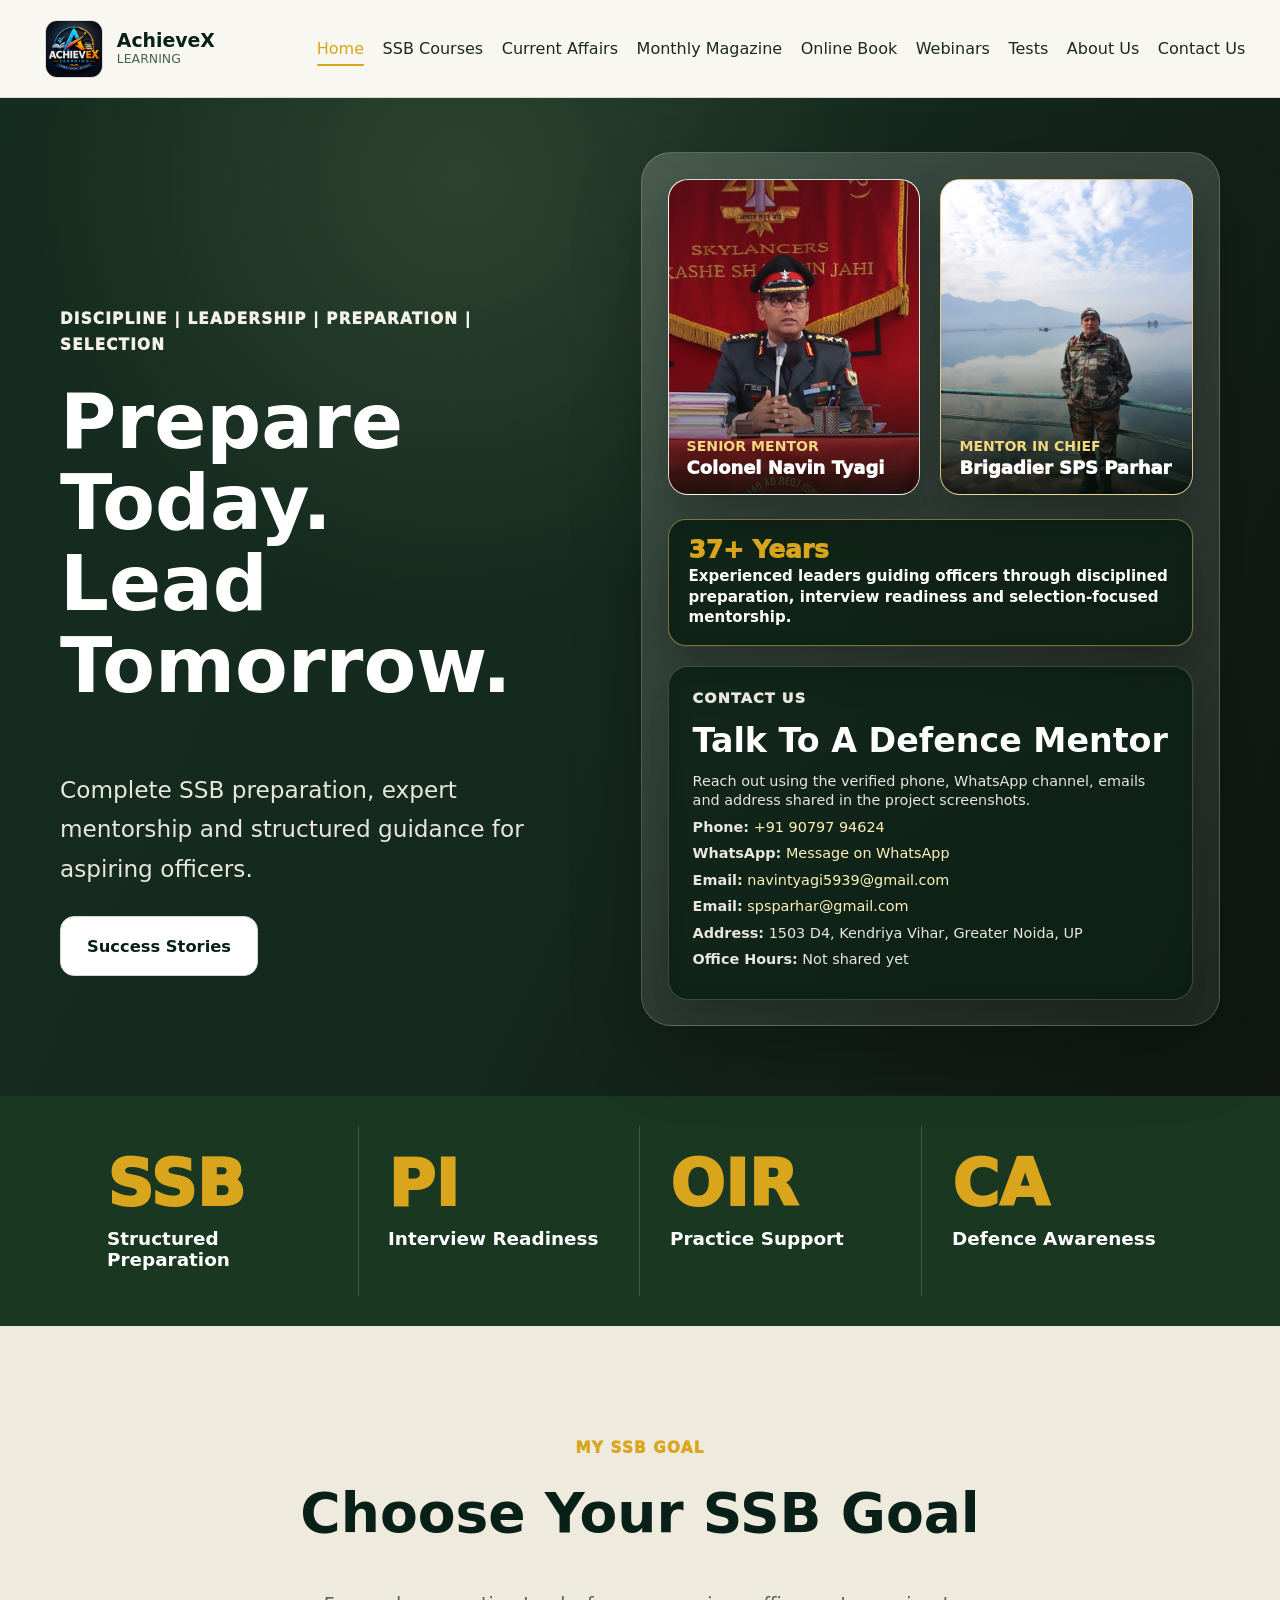
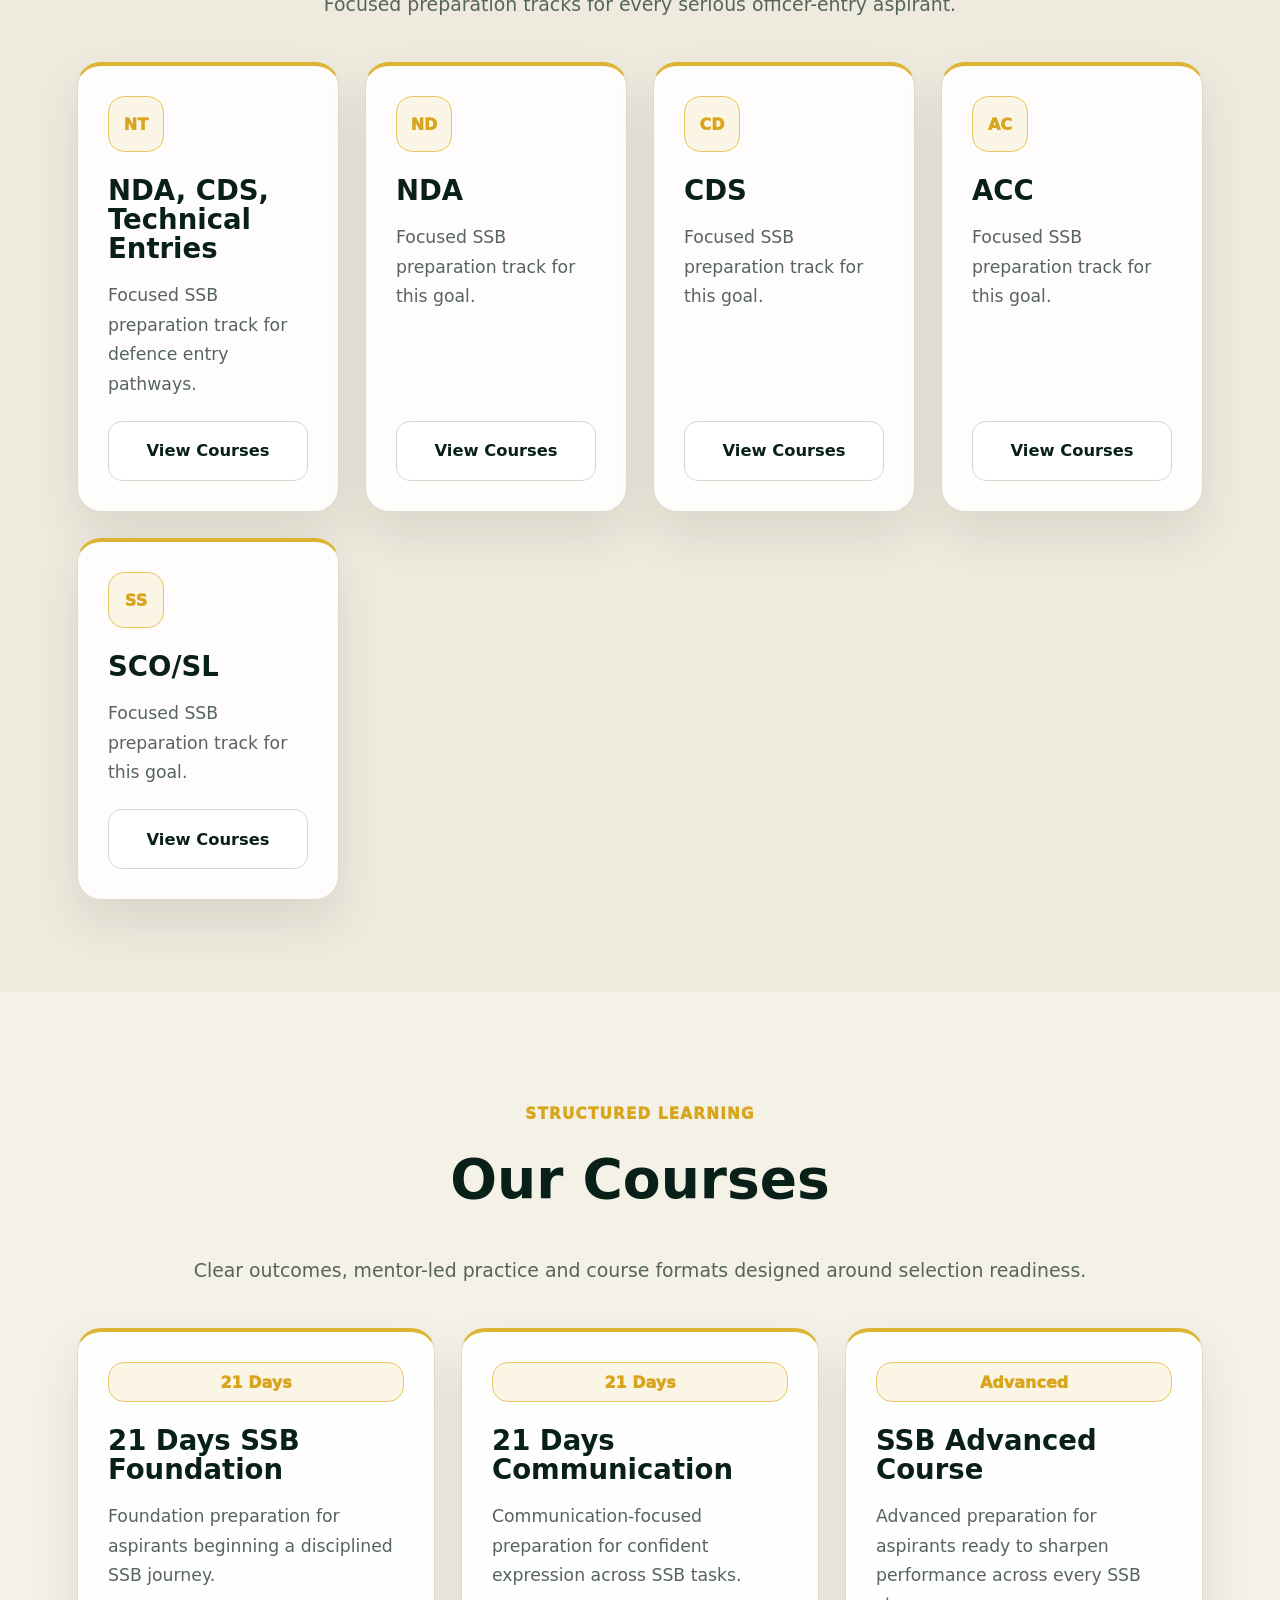
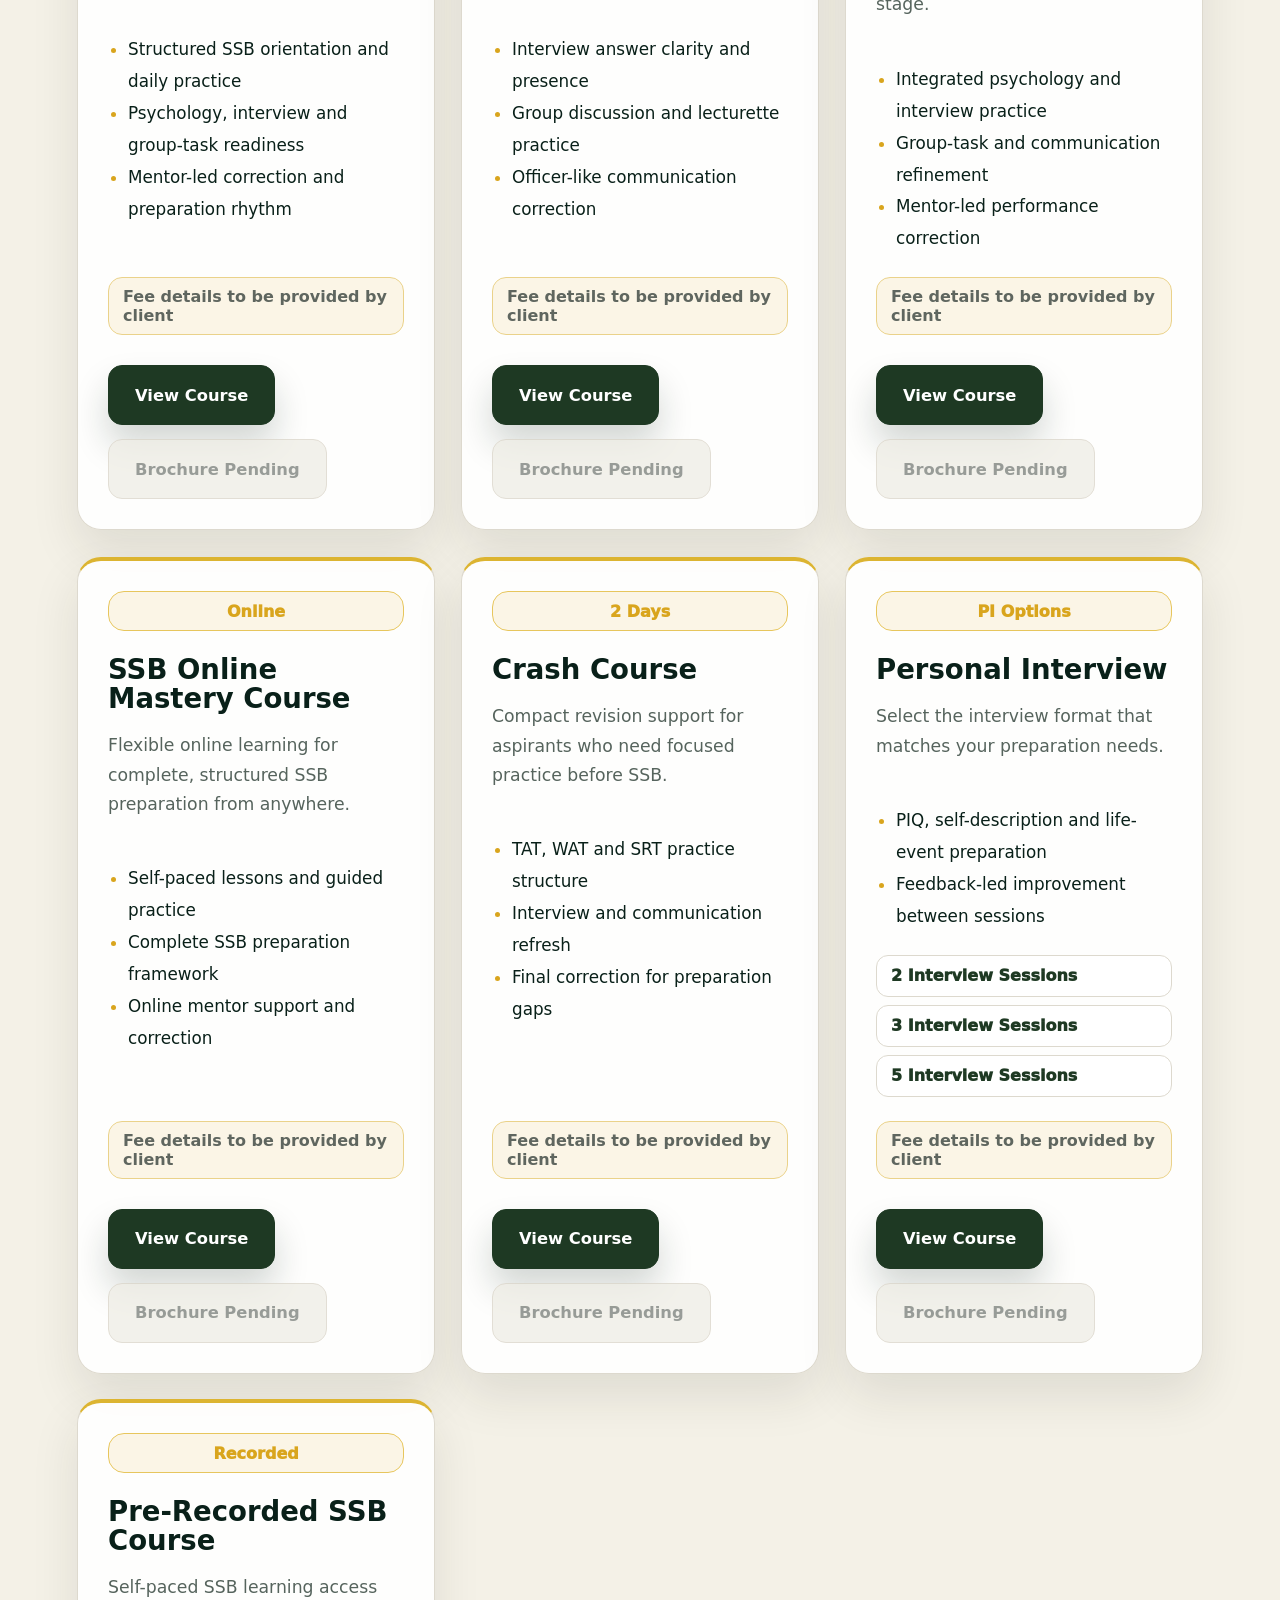
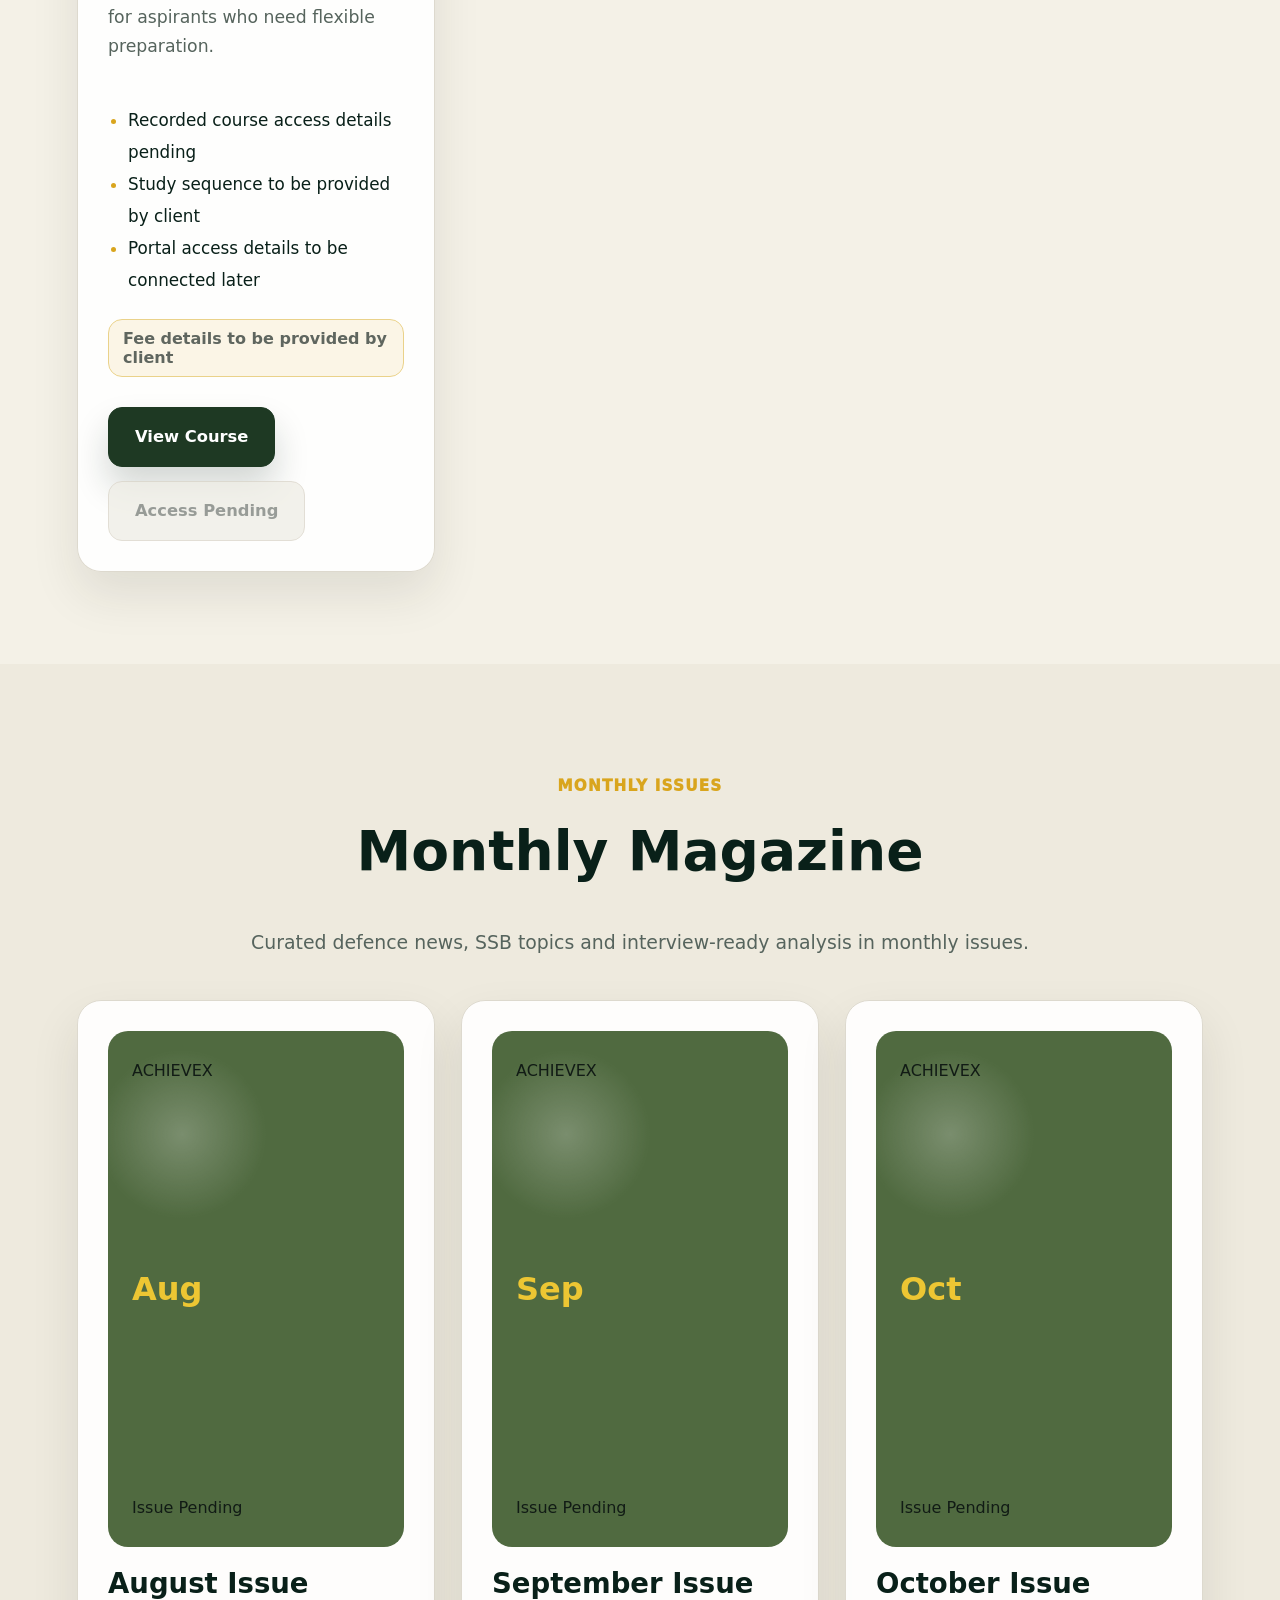
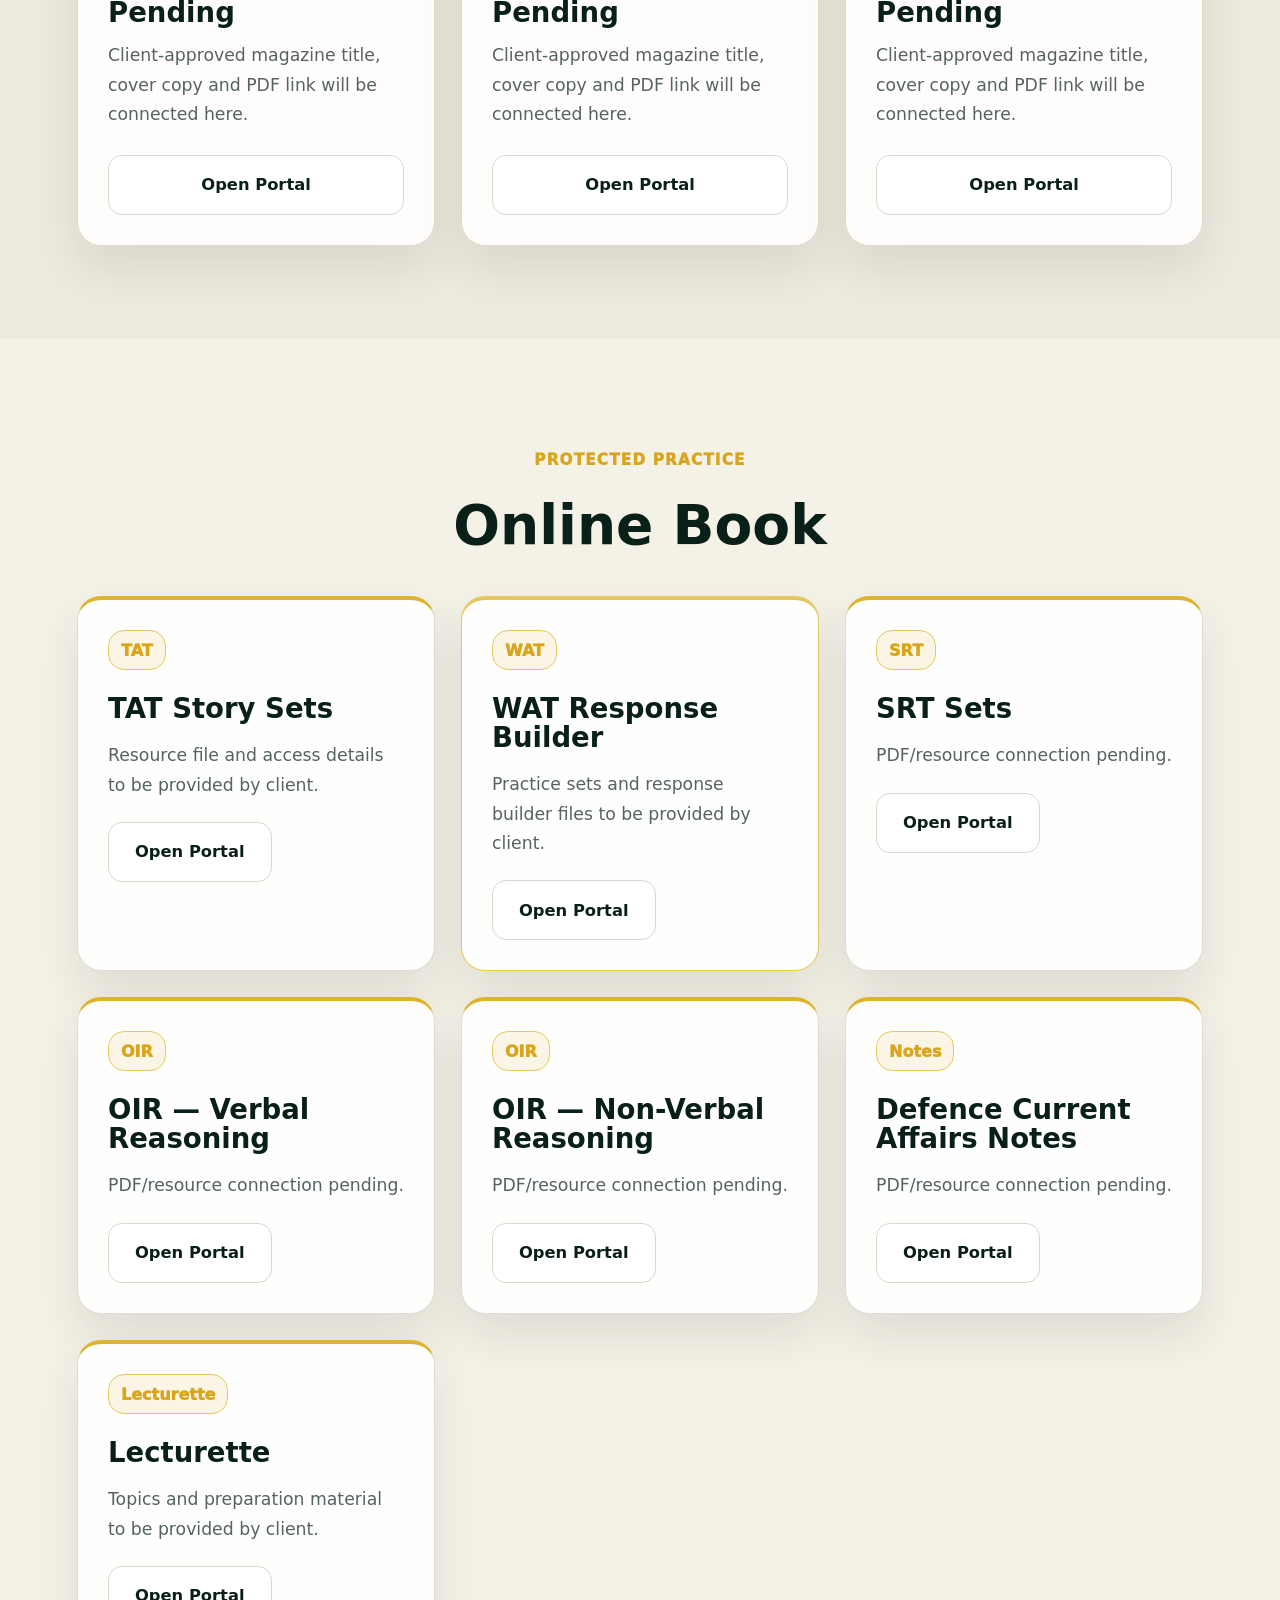
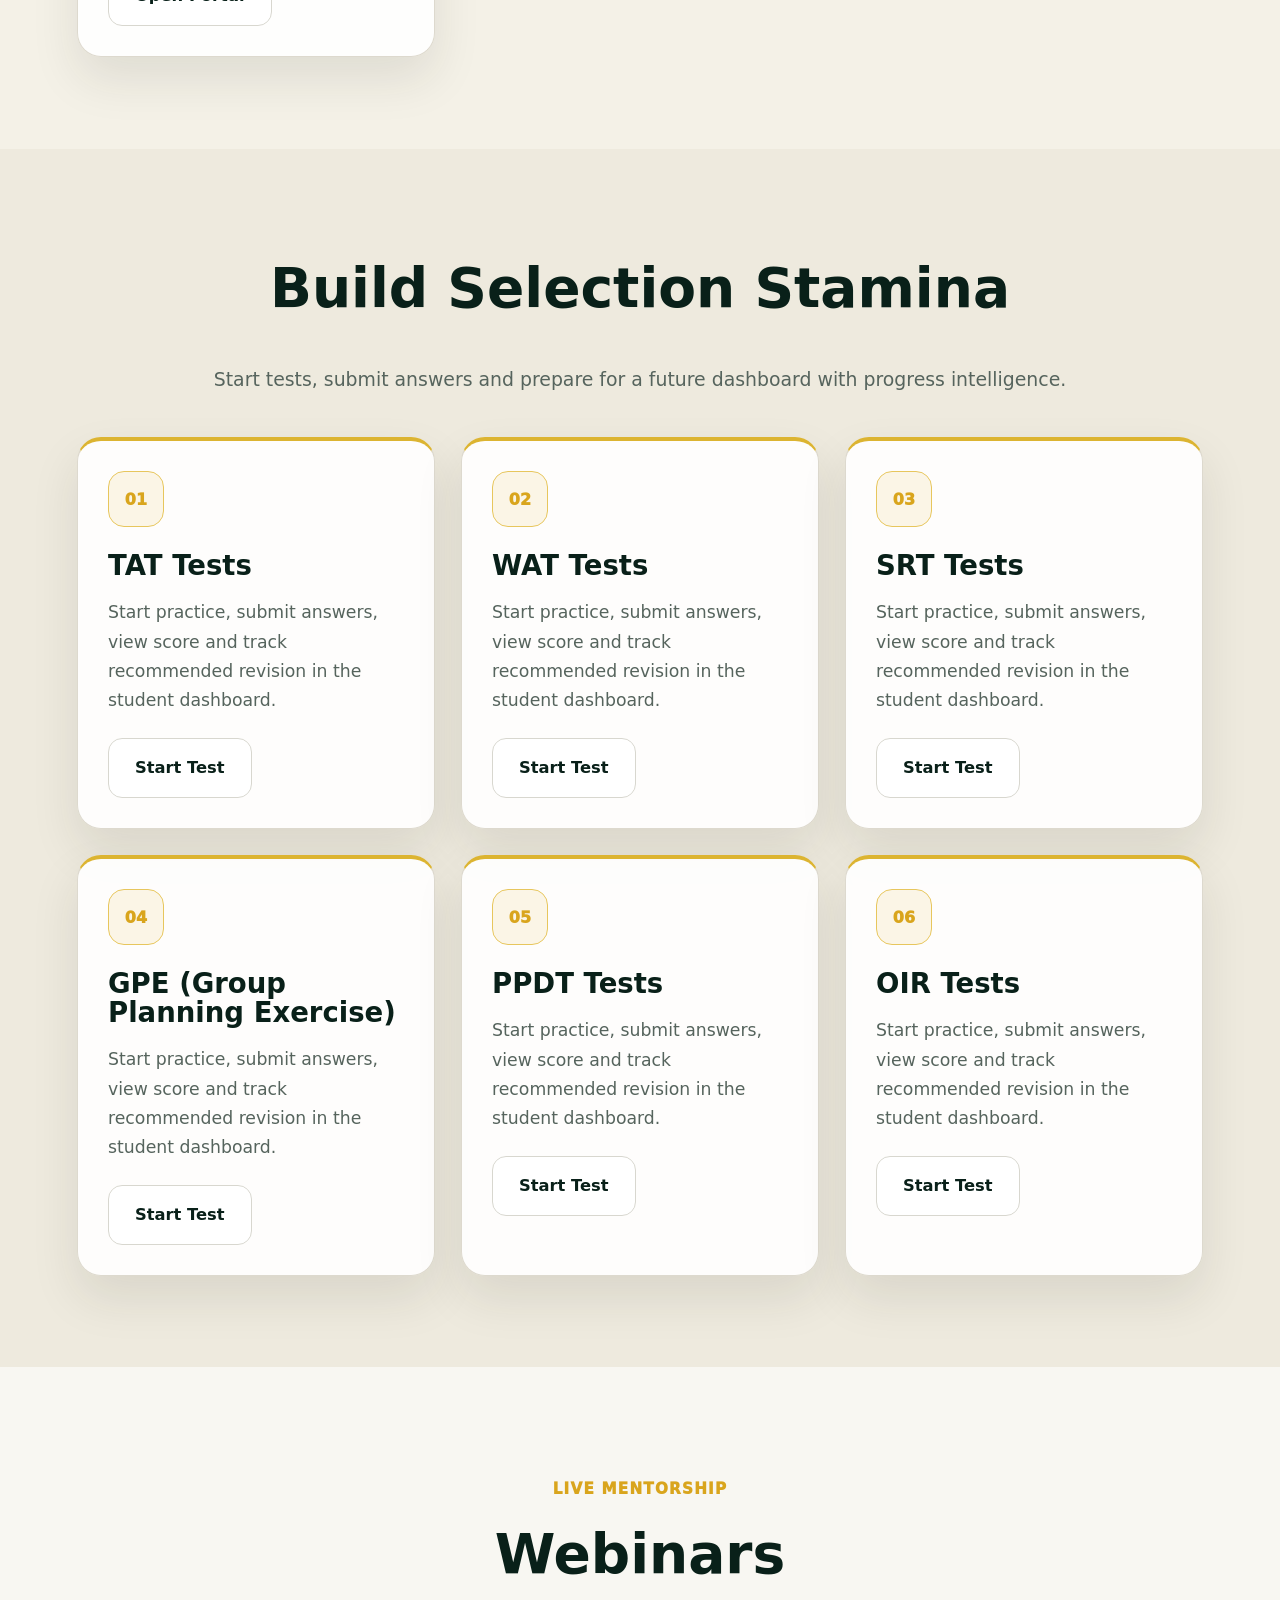
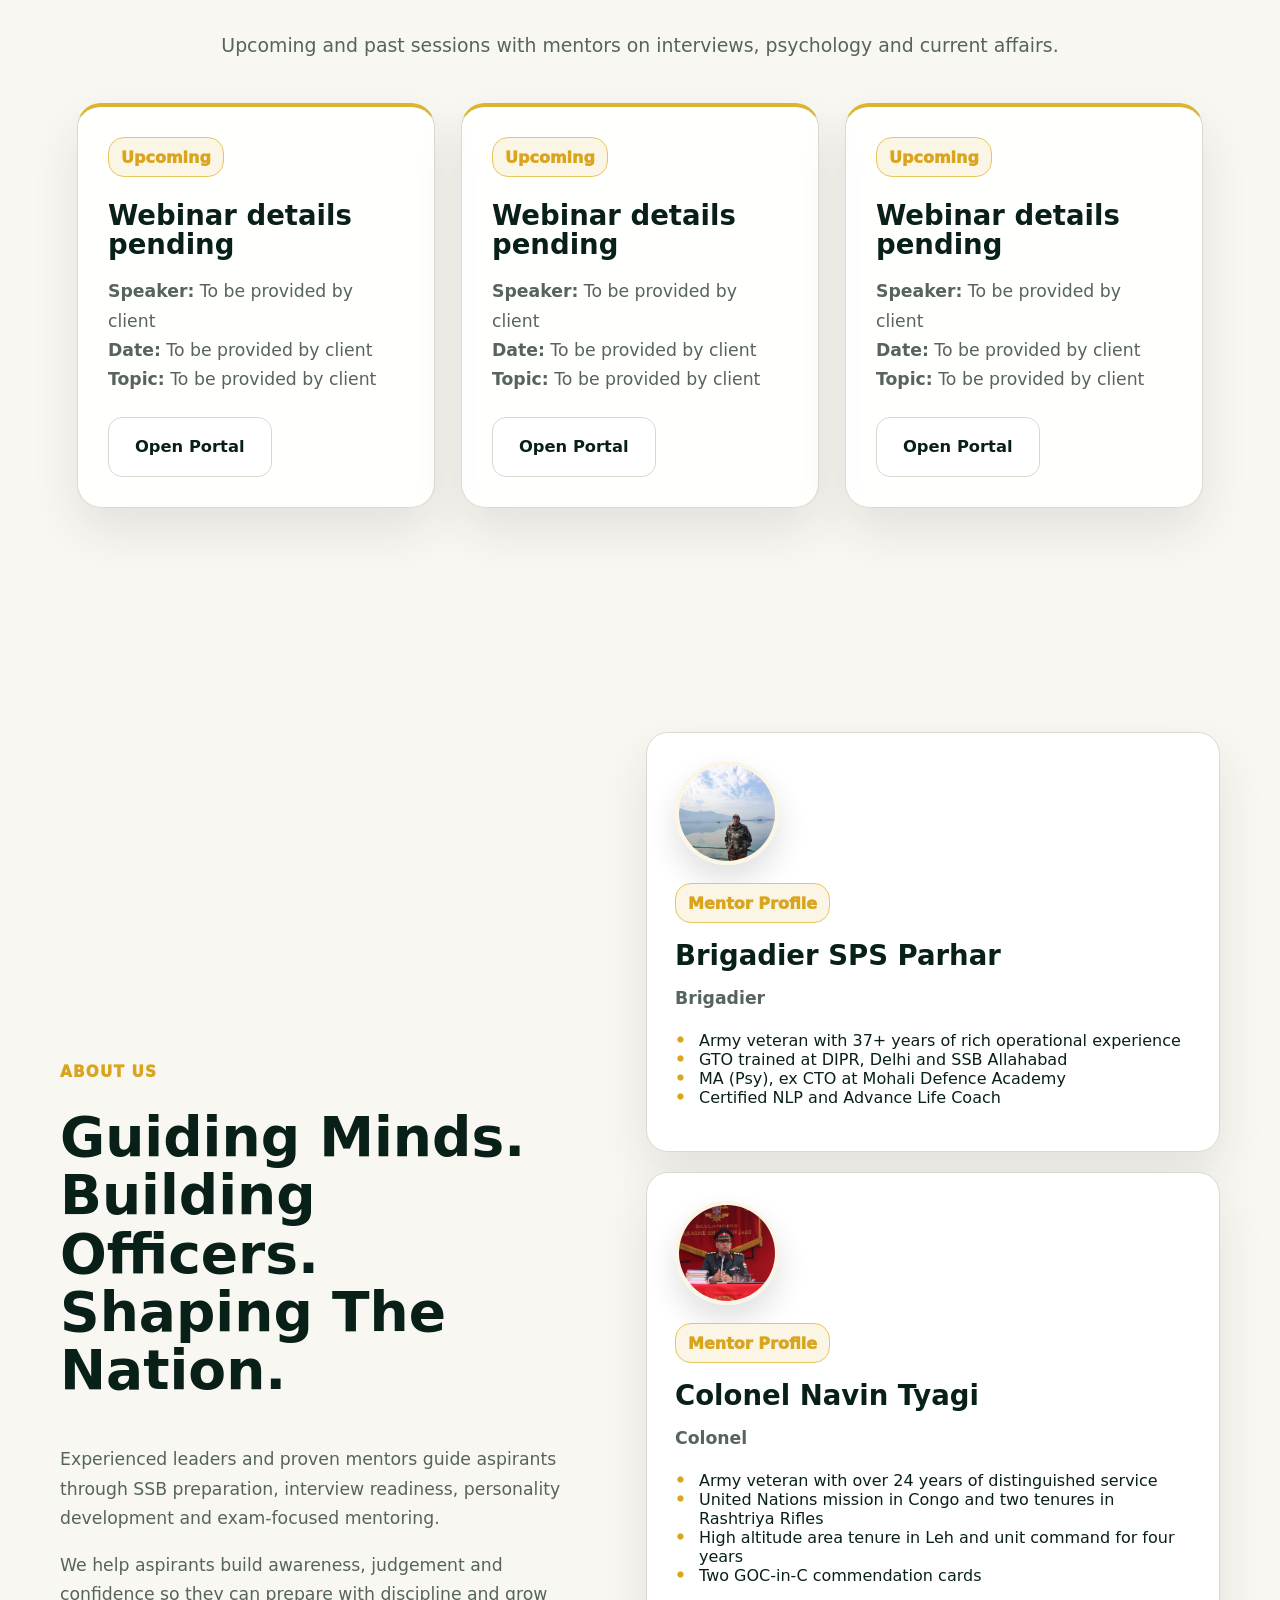
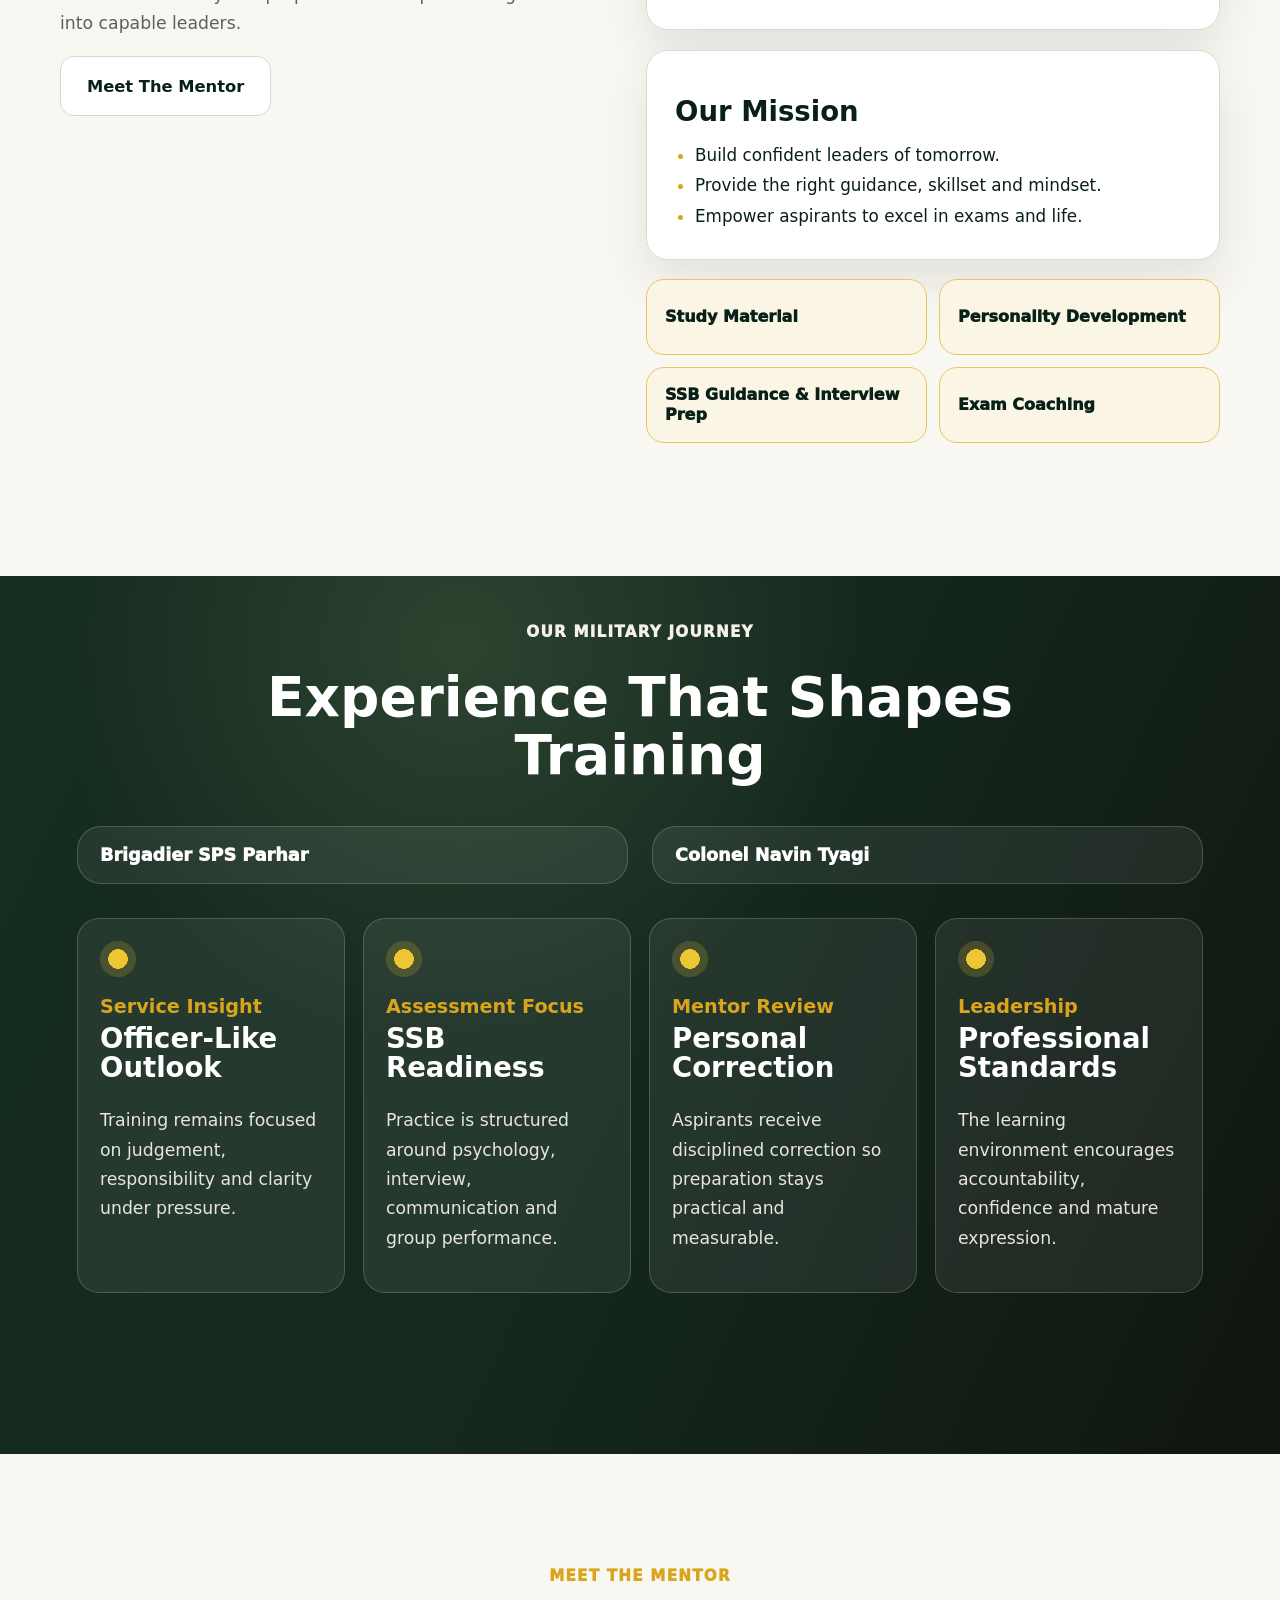
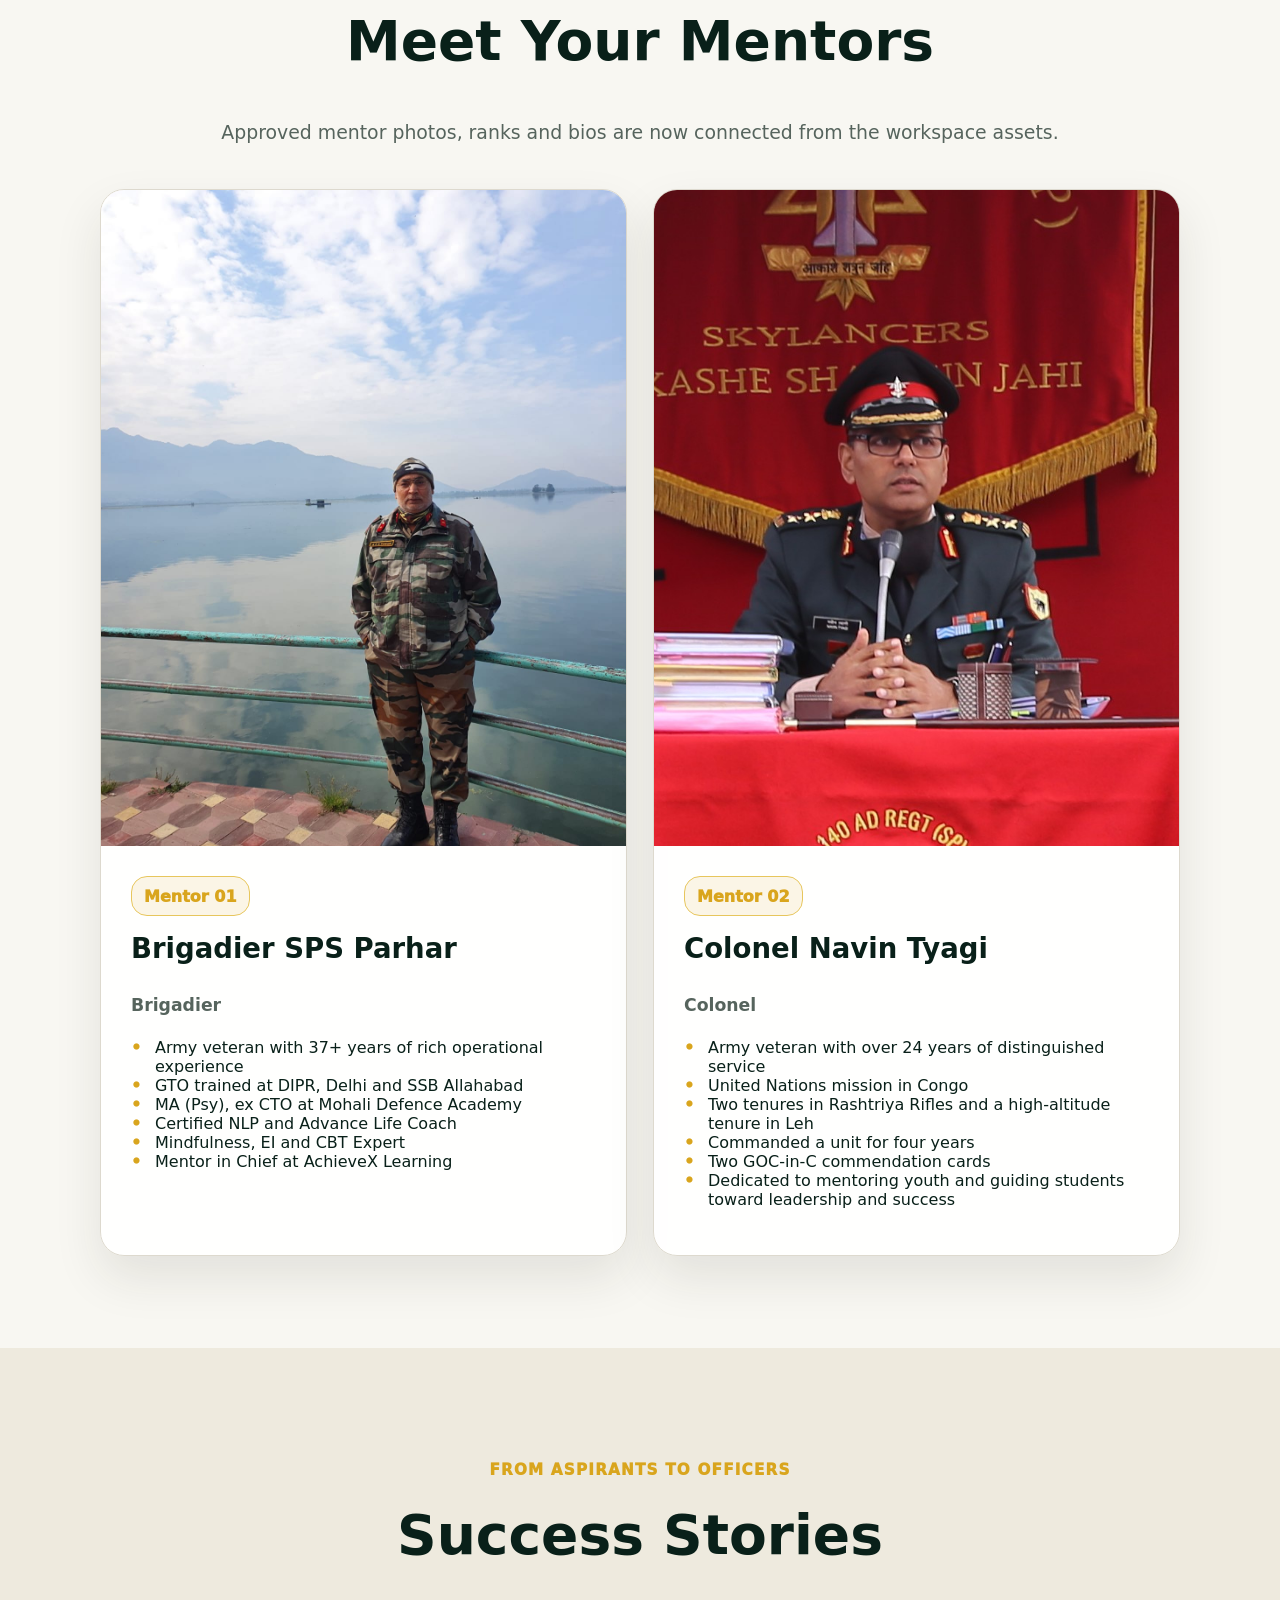
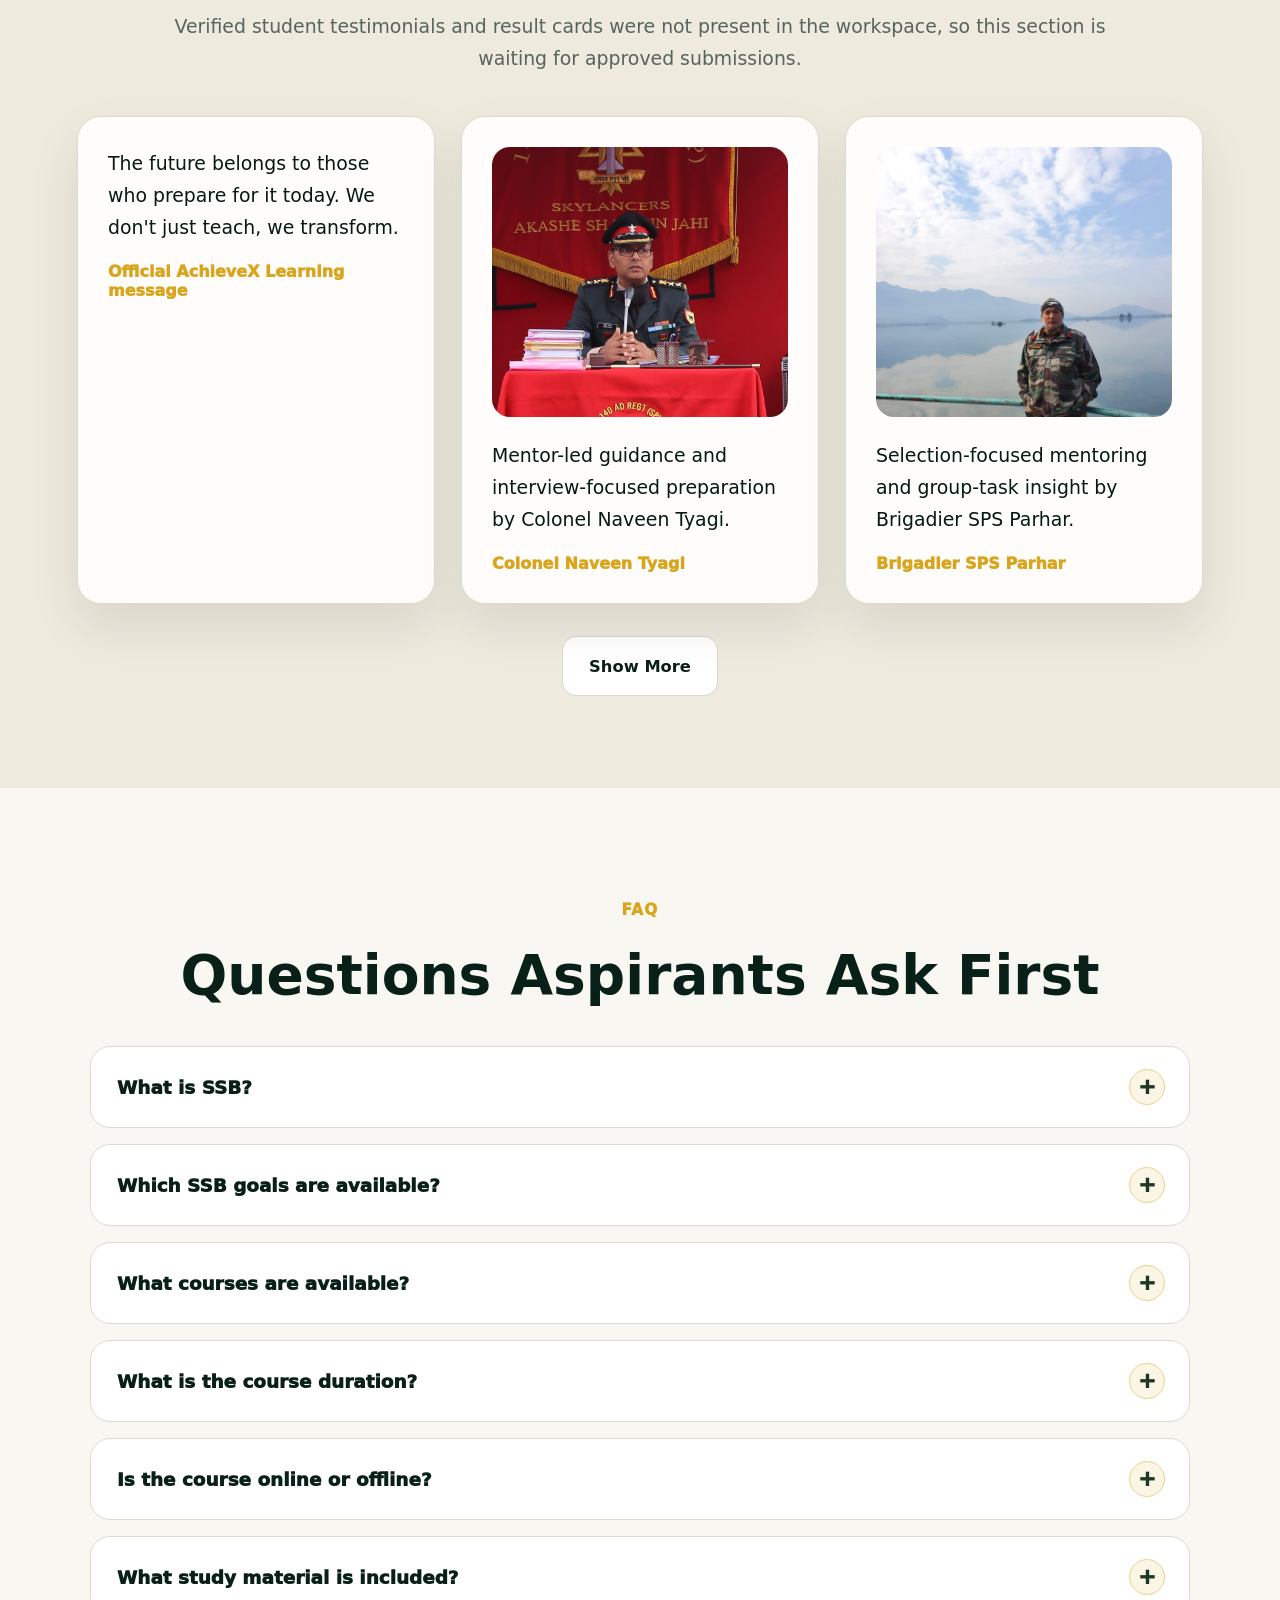
==== commit 42f91068: "Add files via upload" ====
--- a/index.html
+++ b/index.html
@@ -17,9 +17,9 @@
       <nav class="main-nav" aria-label="Primary navigation" data-nav>
         <a href="#home">Home</a>
         <a href="#courses">SSB Courses</a>
-        <a href="#current-affairs">Current Affairs</a>
+        <a href="current-affairs.html">Current Affairs</a>
         <a href="#magazine">Monthly Magazine</a>
-        <a href="#study-material">My Study Material</a>
+        <a href="#study-material">Online Book</a>
         <a href="#webinars">Webinars</a>
         <a href="#tests">Tests</a>
         <a href="#about">About Us</a>
@@ -27,18 +27,16 @@
       </nav>
     </header>
 
+    <a class="btn light-btn back-to-top" href="#home" data-back-to-top aria-label="Back to top">Back to Top</a>
+
     <main>
       <section class="hero section-dark" id="home">
         <div class="hero-copy">
           <p class="eyebrow light">Discipline | Leadership | Preparation | Selection</p>
           <h1>Prepare Today.<br />Lead Tomorrow.</h1>
           <p class="hero-text">Complete SSB preparation, expert mentorship and structured guidance for aspiring officers.</p>
-          <div class="chip-row">
-            <span>ACC</span><span>SCO</span><span>SL</span><span>TA</span><span>SSB Interviews</span><span>Officer Mindset</span>
-          </div>
           <div class="hero-actions">
-            <a class="btn dark-btn" href="#courses">Explore Courses</a>
-            <a class="btn light-btn" href="#mentors">Meet The Mentor</a>
+            <a class="btn ghost-btn" href="#stories">Success Stories</a>
           </div>
         </div>
         <figure class="hero-media mentor-hero">
@@ -60,6 +58,17 @@
             <span>37+ Years</span>
             <strong>Experienced leaders guiding officers through disciplined preparation, interview readiness and selection-focused mentorship.</strong>
           </div>
+          <div class="hero-contact-info">
+            <p class="eyebrow">Contact Us</p>
+            <h2>Talk To A Defence Mentor</h2>
+            <p>Reach out using the verified phone, WhatsApp channel, emails and address shared in the project screenshots.</p>
+            <p><strong>Phone:</strong> <a href="tel:+919079794624">+91 90797 94624</a></p>
+            <p><strong>WhatsApp:</strong> <a href="https://wa.me/919079794624" target="_blank" rel="noreferrer">Message on WhatsApp</a></p>
+            <p><strong>Email:</strong> <a href="mailto:navintyagi5939@gmail.com">navintyagi5939@gmail.com</a></p>
+            <p><strong>Email:</strong> <a href="mailto:spsparhar@gmail.com">spsparhar@gmail.com</a></p>
+            <p><strong>Address:</strong> 1503 D4, Kendriya Vihar, Greater Noida, UP</p>
+            <p><strong>Office Hours:</strong> Not shared yet</p>
+          </div>
         </figure>
       </section>
 
@@ -77,10 +86,11 @@
           <p>Focused preparation tracks for every serious officer-entry aspirant.</p>
         </div>
         <div class="card-grid goals-grid">
+          <article class="info-card goal-card"><span class="mini-badge">NT</span><h3>NDA, CDS, Technical Entries</h3><p>Focused SSB preparation track for defence entry pathways.</p><a class="btn ghost-btn" href="#courses">View Courses</a></article>
+          <article class="info-card goal-card"><span class="mini-badge">ND</span><h3>NDA</h3><p>Focused SSB preparation track for this goal.</p><a class="btn ghost-btn" href="#courses">View Courses</a></article>
+          <article class="info-card goal-card"><span class="mini-badge">CD</span><h3>CDS</h3><p>Focused SSB preparation track for this goal.</p><a class="btn ghost-btn" href="#courses">View Courses</a></article>
           <article class="info-card goal-card"><span class="mini-badge">AC</span><h3>ACC</h3><p>Focused SSB preparation track for this goal.</p><a class="btn ghost-btn" href="#courses">View Courses</a></article>
-          <article class="info-card goal-card"><span class="mini-badge">SC</span><h3>SCO</h3><p>Focused SSB preparation track for this goal.</p><a class="btn ghost-btn" href="#courses">View Courses</a></article>
-          <article class="info-card goal-card"><span class="mini-badge">SL</span><h3>SL</h3><p>Focused SSB preparation track for this goal.</p><a class="btn ghost-btn" href="#courses">View Courses</a></article>
-          <article class="info-card goal-card"><span class="mini-badge">TA</span><h3>TA</h3><p>Focused SSB preparation track for this goal.</p><a class="btn ghost-btn" href="#courses">View Courses</a></article>
+          <article class="info-card goal-card"><span class="mini-badge">SS</span><h3>SCO/SL</h3><p>Focused SSB preparation track for this goal.</p><a class="btn ghost-btn" href="#courses">View Courses</a></article>
         </div>
       </section>
 
@@ -93,38 +103,11 @@
         <div class="card-grid course-grid">
           <article class="course-card"><span class="pill">21 Days</span><h3>21 Days SSB Foundation</h3><p>Foundation preparation for aspirants beginning a disciplined SSB journey.</p><ul><li>Structured SSB orientation and daily practice</li><li>Psychology, interview and group-task readiness</li><li>Mentor-led correction and preparation rhythm</li></ul><div class="price-block pending-price"><span>Fee details to be provided by client</span></div><div class="button-row"><a class="btn dark-btn" href="course.html#foundation">View Course</a><button class="btn ghost-btn brochure-btn" type="button" disabled>Brochure Pending</button></div></article>
           <article class="course-card"><span class="pill">21 Days</span><h3>21 Days Communication</h3><p>Communication-focused preparation for confident expression across SSB tasks.</p><ul><li>Interview answer clarity and presence</li><li>Group discussion and lecturette practice</li><li>Officer-like communication correction</li></ul><div class="price-block pending-price"><span>Fee details to be provided by client</span></div><div class="button-row"><a class="btn dark-btn" href="course.html#communication">View Course</a><button class="btn ghost-btn brochure-btn" type="button" disabled>Brochure Pending</button></div></article>
-          <article class="course-card"><span class="pill">2 Days</span><h3>2 Days Refresher</h3><p>Compact revision support for aspirants who need focused practice before SSB.</p><ul><li>TAT, WAT and SRT practice structure</li><li>Interview and communication refresh</li><li>Final correction for preparation gaps</li></ul><div class="price-block pending-price"><span>Fee details to be provided by client</span></div><div class="button-row"><a class="btn dark-btn" href="course.html#refresher">View Course</a><button class="btn ghost-btn brochure-btn" type="button" disabled>Brochure Pending</button></div></article>
-          <article class="course-card"><span class="pill">3&times; PI</span><h3>Personal Interview</h3><p>3&times; Interview Sessions for PIQ-based personal interview performance.</p><ul><li>Three structured personal interview sessions</li><li>PIQ, self-description and life-event preparation</li><li>Feedback-led improvement between sessions</li></ul><div class="price-block pending-price"><span>Fee details to be provided by client</span></div><div class="button-row"><a class="btn dark-btn" href="course.html#personal-interview">View Course</a><button class="btn ghost-btn brochure-btn" type="button" disabled>Brochure Pending</button></div></article>
+          <article class="course-card"><span class="pill">Advanced</span><h3>SSB Advanced Course</h3><p>Advanced preparation for aspirants ready to sharpen performance across every SSB stage.</p><ul><li>Integrated psychology and interview practice</li><li>Group-task and communication refinement</li><li>Mentor-led performance correction</li></ul><div class="price-block pending-price"><span>Fee details to be provided by client</span></div><div class="button-row"><a class="btn dark-btn" href="course.html#advanced">View Course</a><button class="btn ghost-btn brochure-btn" type="button" disabled>Brochure Pending</button></div></article>
+          <article class="course-card"><span class="pill">Online</span><h3>SSB Online Mastery Course</h3><p>Flexible online learning for complete, structured SSB preparation from anywhere.</p><ul><li>Self-paced lessons and guided practice</li><li>Complete SSB preparation framework</li><li>Online mentor support and correction</li></ul><div class="price-block pending-price"><span>Fee details to be provided by client</span></div><div class="button-row"><a class="btn dark-btn" href="course.html#online-mastery">View Course</a><button class="btn ghost-btn brochure-btn" type="button" disabled>Brochure Pending</button></div></article>
+          <article class="course-card"><span class="pill">2 Days</span><h3>Crash Course</h3><p>Compact revision support for aspirants who need focused practice before SSB.</p><ul><li>TAT, WAT and SRT practice structure</li><li>Interview and communication refresh</li><li>Final correction for preparation gaps</li></ul><div class="price-block pending-price"><span>Fee details to be provided by client</span></div><div class="button-row"><a class="btn dark-btn" href="course.html#crash-course">View Course</a><button class="btn ghost-btn brochure-btn" type="button" disabled>Brochure Pending</button></div></article>
+          <article class="course-card"><span class="pill">PI Options</span><h3>Personal Interview</h3><p>Select the interview format that matches your preparation needs.</p><ul><li>PIQ, self-description and life-event preparation</li><li>Feedback-led improvement between sessions</li></ul><div class="interview-options" aria-label="Personal Interview session options"><a class="text-button" href="course.html#personal-interview-2">2 Interview Sessions</a><a class="text-button" href="course.html#personal-interview-3">3 Interview Sessions</a><a class="text-button" href="course.html#personal-interview-5">5 Interview Sessions</a></div><div class="price-block pending-price"><span>Fee details to be provided by client</span></div><div class="button-row"><a class="btn dark-btn" href="course.html#personal-interview">View Course</a><button class="btn ghost-btn brochure-btn" type="button" disabled>Brochure Pending</button></div></article>
           <article class="course-card"><span class="pill">Recorded</span><h3>Pre-Recorded SSB Course</h3><p>Self-paced SSB learning access for aspirants who need flexible preparation.</p><ul><li>Recorded course access details pending</li><li>Study sequence to be provided by client</li><li>Portal access details to be connected later</li></ul><div class="price-block pending-price"><span>Fee details to be provided by client</span></div><div class="button-row"><a class="btn dark-btn" href="course.html#pre-recorded">View Course</a><button class="btn ghost-btn brochure-btn" type="button" disabled>Access Pending</button></div></article>
-        </div>
-      </section>
-
-      <section class="section" id="current-affairs">
-        <div class="section-heading">
-          <p class="eyebrow">Daily Awareness</p>
-          <h2>Current Affairs</h2>
-          <p>Defence-focused reading structure for interviews, lectures, group discussion and officer awareness.</p>
-        </div>
-        <div class="updates-layout">
-          <article class="updates-panel">
-            <div class="updates-panel-heading"><span class="pill">Weekly Updates</span><h3>Weekly Updates</h3></div>
-            <div class="resource-list">
-              <article class="resource-card"><strong>Week 01</strong><span>Update summary and PDF to be provided by client</span><a class="text-button" href="login.html#current-affairs">Open Portal</a></article>
-              <article class="resource-card"><strong>Week 02</strong><span>Update summary and PDF to be provided by client</span><a class="text-button" href="login.html#current-affairs">Open Portal</a></article>
-              <article class="resource-card"><strong>Week 03</strong><span>Update summary and PDF to be provided by client</span><a class="text-button" href="login.html#current-affairs">Open Portal</a></article>
-              <article class="resource-card"><strong>Week 04</strong><span>Update summary and PDF to be provided by client</span><a class="text-button" href="login.html#current-affairs">Open Portal</a></article>
-            </div>
-          </article>
-          <article class="updates-panel">
-            <div class="updates-panel-heading"><span class="pill">Monthly Updates</span><h3>Monthly Updates</h3></div>
-            <div class="resource-list monthly-list">
-              <article class="resource-card"><strong>Aug</strong><span>Monthly update PDF to be provided by client</span><a class="text-button" href="login.html#current-affairs">Open Portal</a></article>
-              <article class="resource-card"><strong>Sep</strong><span>Monthly update PDF to be provided by client</span><a class="text-button" href="login.html#current-affairs">Open Portal</a></article>
-              <article class="resource-card"><strong>Oct</strong><span>Monthly update PDF to be provided by client</span><a class="text-button" href="login.html#current-affairs">Open Portal</a></article>
-              <article class="resource-card"><strong>Nov</strong><span>Monthly update PDF to be provided by client</span><a class="text-button" href="login.html#current-affairs">Open Portal</a></article>
-              <article class="resource-card"><strong>Dec</strong><span>Monthly update PDF to be provided by client</span><a class="text-button" href="login.html#current-affairs">Open Portal</a></article>
-            </div>
-          </article>
         </div>
       </section>
 
@@ -138,7 +121,7 @@
       </section>
 
       <section class="section section-soft" id="study-material">
-        <div class="section-heading"><p class="eyebrow">Protected Practice</p><h2>My Study Material</h2></div>
+        <div class="section-heading"><p class="eyebrow">Protected Practice</p><h2>Online Book</h2></div>
         <div class="card-grid material-grid">
           <article class="info-card"><span class="pill">TAT</span><h3>TAT Story Sets</h3><p>Resource file and access details to be provided by client.</p><a class="btn ghost-btn" href="login.html#study-material">Open Portal</a></article>
           <article class="info-card accent-card"><span class="pill">WAT</span><h3>WAT Response Builder</h3><p>Practice sets and response builder files to be provided by client.</p><a class="btn ghost-btn" href="login.html#study-material">Open Portal</a></article>
@@ -156,7 +139,7 @@
           <article class="info-card"><span class="mini-badge">01</span><h3>TAT Tests</h3><p>Start practice, submit answers, view score and track recommended revision in the student dashboard.</p><a class="btn ghost-btn" href="login.html#tat">Start Test</a></article>
           <article class="info-card"><span class="mini-badge">02</span><h3>WAT Tests</h3><p>Start practice, submit answers, view score and track recommended revision in the student dashboard.</p><a class="btn ghost-btn" href="login.html#wat">Start Test</a></article>
           <article class="info-card"><span class="mini-badge">03</span><h3>SRT Tests</h3><p>Start practice, submit answers, view score and track recommended revision in the student dashboard.</p><a class="btn ghost-btn" href="login.html#srt">Start Test</a></article>
-          <article class="info-card"><span class="mini-badge">04</span><h3>SDT Tests</h3><p>Start practice, submit answers, view score and track recommended revision in the student dashboard.</p><a class="btn ghost-btn" href="login.html#sdt">Start Test</a></article>
+          <article class="info-card"><span class="mini-badge">04</span><h3>GPE (Group Planning Exercise)</h3><p>Start practice, submit answers, view score and track recommended revision in the student dashboard.</p><a class="btn ghost-btn" href="login.html#gpe">Start Test</a></article>
           <article class="info-card"><span class="mini-badge">05</span><h3>PPDT Tests</h3><p>Start practice, submit answers, view score and track recommended revision in the student dashboard.</p><a class="btn ghost-btn" href="login.html#ppdt">Start Test</a></article>
           <article class="info-card"><span class="mini-badge">06</span><h3>OIR Tests</h3><p>Start practice, submit answers, view score and track recommended revision in the student dashboard.</p><a class="btn ghost-btn" href="login.html#oir">Start Test</a></article>
         </div>
@@ -227,11 +210,9 @@
         <div class="section-heading dark-heading"><p class="eyebrow light">Our Military Journey</p><h2>Experience That Shapes<br />Training</h2></div>
         <div class="journey-gallery">
           <figure>
-            <img src="assets/mentors/Brigadier%20SPS%20PARHAR.jpeg" alt="Brigadier SPS Parhar mentoring aspirants" />
             <figcaption>Brigadier SPS Parhar</figcaption>
           </figure>
           <figure>
-            <img src="assets/mentors/COLONEL%20NAVIN%20TYAGI.jpeg" alt="Colonel Navin Tyagi mentoring aspirants" />
             <figcaption>Colonel Navin Tyagi</figcaption>
           </figure>
         </div>
@@ -285,8 +266,22 @@
         <div class="section-heading"><p class="eyebrow">From Aspirants To Officers</p><h2>Success Stories</h2><p>Verified student testimonials and result cards were not present in the workspace, so this section is waiting for approved submissions.</p></div>
         <div class="card-grid stories-grid">
           <article class="quote-card"><p>The future belongs to those who prepare for it today. We don't just teach, we transform.</p><strong>Official AchieveX Learning message</strong></article>
-          <article class="quote-card"><p>Approved student testimonials and selection results were not included in the project files.</p><strong>Verified results pending</strong></article>
-          <article class="quote-card"><p>This section is ready to display approved result cards, testimonials and selection updates once supplied.</p><strong>Ready for client content</strong></article>
+          <article class="quote-card story-card">
+            <img class="story-photo" src="assets/mentors/COLONEL%20NAVIN%20TYAGI.jpeg" alt="Colonel Naveen Tyagi" />
+            <p>Mentor-led guidance and interview-focused preparation by Colonel Naveen Tyagi.</p>
+            <strong>Colonel Naveen Tyagi</strong>
+          </article>
+          <article class="quote-card story-card">
+            <img class="story-photo" src="assets/mentors/Brigadier%20SPS%20PARHAR.jpeg" alt="Brigadier SPS Parhar" />
+            <p>Selection-focused mentoring and group-task insight by Brigadier SPS Parhar.</p>
+            <strong>Brigadier SPS Parhar</strong>
+          </article>
+          <article class="quote-card story-card is-hidden" data-more-story><p>Approved student testimonials and selection results were not included in the project files.</p><strong>Verified results pending</strong></article>
+          <article class="quote-card story-card is-hidden" data-more-story><p>This section is ready to display approved result cards, testimonials and selection updates once supplied.</p><strong>Ready for client content</strong></article>
+          <article class="quote-card story-card is-hidden" data-more-story><p>Client-provided success-story content and photos can be connected here when available.</p><strong>Client submissions pending</strong></article>
+        </div>
+        <div class="story-actions">
+          <button class="btn ghost-btn" type="button" data-show-stories>Show More</button>
         </div>
       </section>
 
@@ -294,52 +289,46 @@
         <div class="section-heading"><p class="eyebrow">FAQ</p><h2>Questions Aspirants Ask First</h2></div>
         <div class="faq-list">
           <details><summary>What is SSB?</summary><p>SSB is a multi-day officer selection process that assesses psychology, group performance, communication and personal interview readiness.</p></details>
-          <details><summary>Which SSB goals are available?</summary><p>Current SSB goal options are ACC, SCO, SL and TA.</p></details>
-          <details><summary>What courses are available?</summary><p>Current course formats listed on the site are 21 Days SSB Foundation, 21 Days Communication, 2 Days Refresher, Personal Interview with 3&times; Interview Sessions and Pre-Recorded SSB Course.</p></details>
-          <details><summary>What is the course duration?</summary><p>The listed durations include 21 Days for Foundation, 21 Days for Communication, 2 Days for Refresher and 3&times; sessions for Personal Interview. Pre-recorded access duration is to be provided by client.</p></details>
+          <details><summary>Which SSB goals are available?</summary><p>Current SSB goal options are NDA, CDS, Technical Entries, ACC and SCO/SL.</p></details>
+          <details><summary>What courses are available?</summary><p>Current course formats listed on the site are 21 Days SSB Foundation, 21 Days Communication, SSB Advanced Course, SSB Online Mastery Course, Crash Course, Personal Interview and Pre-Recorded SSB Course.</p></details>
+          <details><summary>What is the course duration?</summary><p>The listed formats include 21 Days for Foundation and Communication, Advanced and Online Mastery courses, a 2-day Crash Course and selectable 2, 3 or 5 Interview Sessions for Personal Interview.</p></details>
           <details><summary>Is the course online or offline?</summary><p>Course delivery mode is to be provided by client.</p></details>
           <details><summary>What study material is included?</summary><p>Study material categories include TAT Story Sets, WAT Response Builder Sets, SRT Sets, OIR, Defence Current Affairs Notes and Lecturette Topic &amp; Material to Prepare.</p></details>
-          <details><summary>Do you provide personal interviews?</summary><p>Yes. The listed Personal Interview course includes 3&times; Interview Sessions.</p></details>
+          <details><summary>Do you provide personal interviews?</summary><p>Yes. Personal Interview is available with 2, 3 or 5 Interview Sessions.</p></details>
         </div>
       </section>
 
       <section class="contact-section section-cream" id="contact">
-        <div>
-          <p class="eyebrow">Contact Us</p>
-          <h2>Talk To A Defence Mentor</h2>
-          <p>Reach out using the verified phone, WhatsApp channel, emails and address shared in the project screenshots.</p>
-          <p><strong>Phone:</strong> <a href="tel:+919079794624">+91 90797 94624</a></p>
-          <p><strong>WhatsApp:</strong> <a href="https://wa.me/919079794624" target="_blank" rel="noreferrer">Message on WhatsApp</a></p>
-          <p><strong>Email:</strong> <a href="mailto:navintyagi5939@gmail.com">navintyagi5939@gmail.com</a></p>
-          <p><strong>Email:</strong> <a href="mailto:spsparhar@gmail.com">spsparhar@gmail.com</a></p>
-          <p><strong>Address:</strong> 1503 D4, Kendriya Vihar, Greater Noida, UP</p>
-          <p><strong>Office Hours:</strong> Not shared yet</p>
-          <div class="social-link-list">
-            <a class="social-link" href="https://whatsapp.com/channel/0029VbZjwaCliRp0gVyECF0b" target="_blank" rel="noreferrer">WhatsApp Channel: AchieveX Learning</a>
-            <a class="social-link" href="https://www.instagram.com/achievex.learning/" target="_blank" rel="noreferrer">Instagram: @achievex.learning</a>
-            <a class="social-link" href="https://www.youtube.com/@AchieveXLearning" target="_blank" rel="noreferrer">YouTube: AchieveX Learning</a>
-          </div>
-          <article class="poster-summary">
-            <h3>Mentor Highlights</h3>
-            <ul class="feature-list">
-              <li>Brigadier SPS Parhar: 37+ years of operational experience, GTO trained, MA (Psy), certified NLP and Advance Life Coach.</li>
-              <li>Colonel Navin Tyagi: 24+ years of service, United Nations mission in Congo, Rashtriya Rifles, Leh tenure and unit command experience.</li>
-              <li>Focus areas: SSB preparation, interview readiness, personality development and defence exam guidance.</li>
-            </ul>
-          </article>
-        </div>
-        <aside class="contact-card">
-          <h3>Quick Contact</h3>
-          <p>Phone, WhatsApp and email are all clickable for fast access.</p>
-          <a class="btn dark-btn block-btn" href="tel:+919079794624">Call Now</a>
-          <a class="btn ghost-btn block-btn" href="https://wa.me/919079794624" target="_blank" rel="noreferrer">WhatsApp Us</a>
-          <a class="btn ghost-btn block-btn" href="mailto:navintyagi5939@gmail.com">Email Navin Tyagi</a>
-          <a class="btn ghost-btn block-btn" href="mailto:spsparhar@gmail.com">Email SPS Parhar</a>
-          <a class="btn dark-btn block-btn" href="https://www.instagram.com/achievex.learning/" target="_blank" rel="noreferrer">Open Instagram</a>
-          <a class="btn ghost-btn block-btn" href="https://www.youtube.com/@AchieveXLearning" target="_blank" rel="noreferrer">Open YouTube</a>
-          <a class="btn ghost-btn block-btn" href="https://whatsapp.com/channel/0029VbZjwaCliRp0gVyECF0b" target="_blank" rel="noreferrer">Open WhatsApp Channel</a>
-        </aside>
-      </section>
+        <div class="contact-lower">
+          <div>
+            <div class="social-link-list">
+              <a class="social-link" href="https://whatsapp.com/channel/0029VbZjwaCliRp0gVyECF0b" target="_blank" rel="noreferrer">WhatsApp Channel: AchieveX Learning</a>
+              <a class="social-link" href="https://www.instagram.com/achievex.learning/" target="_blank" rel="noreferrer">Instagram: @achievex.learning</a>
+              <a class="social-link" href="https://www.youtube.com/@AchieveXLearning" target="_blank" rel="noreferrer">YouTube: AchieveX Learning</a>
+            </div>
+            <article class="poster-summary">
+              <h3>Mentor Highlights</h3>
+              <ul class="feature-list">
+                <li>Brigadier SPS Parhar: 37+ years of operational experience, GTO trained, MA (Psy), certified NLP and Advance Life Coach.</li>
+                <li>Colonel Navin Tyagi: 24+ years of service, United Nations mission in Congo, Rashtriya Rifles, Leh tenure and unit command experience.</li>
+                <li>Focus areas: SSB preparation, interview readiness, personality development and defence exam guidance.</li>
+              </ul>
+            </article>
+          </div>
+          <aside class="contact-card">
+            <h3>Quick Contact</h3>
+            <p>Phone, WhatsApp and email are all clickable for fast access.</p>
+            <a class="btn dark-btn block-btn" href="tel:+919079794624">Call Now</a>
+            <a class="btn ghost-btn block-btn" href="https://wa.me/919079794624" target="_blank" rel="noreferrer">WhatsApp Us</a>
+            <a class="btn ghost-btn block-btn" href="mailto:navintyagi5939@gmail.com">Email Navin Tyagi</a>
+            <a class="btn ghost-btn block-btn" href="mailto:spsparhar@gmail.com">Email SPS Parhar</a>
+            <a class="btn dark-btn block-btn" href="https://www.instagram.com/achievex.learning/" target="_blank" rel="noreferrer">Open Instagram</a>
+            <a class="btn ghost-btn block-btn" href="https://www.youtube.com/@AchieveXLearning" target="_blank" rel="noreferrer">Open YouTube</a>
+            <a class="btn ghost-btn block-btn" href="https://whatsapp.com/channel/0029VbZjwaCliRp0gVyECF0b" target="_blank" rel="noreferrer">Open WhatsApp Channel</a>
+          </aside>
+        </div>
+      </section>
+
     </main>
 
     <footer class="site-footer">
@@ -347,8 +336,8 @@
       <p>Premium SSB and defence-entry preparation for aspirants who want disciplined guidance.</p>
       <div class="footer-grid">
         <div><h4>Academy</h4><a href="#about">About Us</a><a href="#journey">Our Journey</a><a href="#mentors">Faculty</a><a href="#stories">Results</a></div>
-        <div><h4>Courses</h4><a href="#ssb-courses">ACC</a><a href="#ssb-courses">SCO</a><a href="#ssb-courses">SL</a><a href="#ssb-courses">TA</a><a href="#courses">SSB Courses</a></div>
-        <div><h4>Resources</h4><a href="#current-affairs">Current Affairs</a><a href="#magazine">Monthly Magazine</a><a href="#study-material">Study Material</a><a href="#tests">Tests</a><a href="#webinars">Webinars</a></div>
+        <div><h4>Courses</h4><a href="#ssb-courses">NDA</a><a href="#ssb-courses">CDS</a><a href="#ssb-courses">ACC</a><a href="#ssb-courses">SCO/SL</a><a href="#courses">SSB Courses</a></div>
+        <div><h4>Resources</h4><a href="current-affairs.html">Current Affairs</a><a href="#magazine">Monthly Magazine</a><a href="#study-material">Online Book</a><a href="#tests">Tests</a><a href="#webinars">Webinars</a></div>
         <div><h4>Support</h4><a href="#contact">Contact Us</a><a href="#faq">FAQs</a><a href="login.html">Learning Portal</a><a href="tel:+919079794624">+91 90797 94624</a><a href="mailto:navintyagi5939@gmail.com">navintyagi5939@gmail.com</a></div>
       </div>
       <div class="footer-bottom">
--- a/styles.css
+++ b/styles.css
@@ -136,6 +136,23 @@
 .ghost-btn { background: var(--white); border-color: #d8d7cf; }
 .light-btn { color: var(--ink); background: #fff7df; border-color: rgba(231, 198, 93, 0.72); box-shadow: 0 18px 32px rgba(237, 198, 51, 0.16); }
 .block-btn { width: 100%; }
+.back-to-top {
+  position: fixed;
+  right: clamp(18px, 3vw, 42px);
+  bottom: 24px;
+  z-index: 90;
+  opacity: 0;
+  visibility: hidden;
+  pointer-events: none;
+  transform: translateY(16px);
+  transition: opacity var(--ease), visibility var(--ease), transform var(--ease);
+}
+.back-to-top.is-visible {
+  opacity: 1;
+  visibility: visible;
+  pointer-events: auto;
+  transform: translateY(0);
+}
 .btn:disabled,
 .text-button:disabled {
   cursor: not-allowed;
@@ -329,6 +346,24 @@
   font-size: 0.94rem;
   line-height: 1.35;
 }
+.hero-contact-info {
+  position: relative;
+  z-index: 4;
+  grid-column: 1 / -1;
+  padding: 22px 24px;
+  margin-top: 0;
+  border: 1px solid rgba(255, 255, 255, 0.18);
+  border-radius: 20px;
+  background: rgba(7, 27, 16, 0.82);
+  color: var(--white);
+  box-shadow: 0 20px 42px rgba(0, 0, 0, 0.2);
+  backdrop-filter: blur(12px);
+}
+.hero-contact-info .eyebrow { margin-bottom: 8px; }
+.hero-contact-info h2 { margin-bottom: 14px; color: var(--white); font-size: clamp(1.7rem, 2.6vw, 2.55rem); }
+.hero-contact-info p { margin-bottom: 7px; color: #e8e6de; font-size: 0.9rem; line-height: 1.35; }
+.hero-contact-info p:first-of-type { margin-bottom: 14px; }
+.hero-contact-info a { color: #fff1b8; }
 
 .stats-band { display: grid; grid-template-columns: repeat(4, 1fr); gap: 0; padding: 30px clamp(42px, 6vw, 120px); background: #193721; color: var(--white); }
 .stats-band div { padding: 26px 30px; border-right: 1px solid rgba(255, 255, 255, 0.16); }
@@ -409,6 +444,8 @@
   font-weight: 900;
 }
 .button-row { display: flex; gap: 14px; flex-wrap: wrap; }
+.interview-options { display: grid; gap: 8px; margin: 0 0 24px; }
+.interview-options .text-button { justify-content: flex-start; }
 .brochure-btn { min-width: 190px; }
 .mag-card { padding: 30px; overflow: hidden; }
 .cover { display: grid; align-content: space-between; height: 516px; padding: 30px 24px; border-radius: 20px; color: #111b15; background: radial-gradient(circle at 25% 20%, rgba(255, 255, 255, 0.24), transparent 18%), #506a40; transition: transform 360ms ease, filter var(--ease); }
@@ -488,9 +525,11 @@
   font-weight: 950;
 }
 
-.about-section, .contact-section { display: grid; grid-template-columns: minmax(0, 0.9fr) minmax(420px, 1fr); gap: 70px; align-items: center; padding: 132px clamp(42px, 4.7vw, 90px); }
+.about-section { display: grid; grid-template-columns: minmax(0, 0.9fr) minmax(420px, 1fr); gap: 70px; align-items: center; padding: 132px clamp(42px, 4.7vw, 90px); }
+.contact-section { display: block; padding: 132px clamp(42px, 4.7vw, 90px); }
 .about-section h2, .contact-section h2 { max-width: 790px; }
 .about-section p, .contact-section p { max-width: 790px; }
+.contact-lower { display: grid; grid-template-columns: minmax(0, 1fr) minmax(420px, 1fr); gap: 70px; align-items: start; margin-top: 70px; }
 .about-panel { display: grid; gap: 20px; }
 .about-mentor-list { display: grid; gap: 20px; }
 .about-mentor-list article, .mission-card {
@@ -628,6 +667,20 @@
 .mentor-card .pill { margin-bottom: 18px; }
 .quote-card p { color: #061914; font-size: 1.18rem; }
 .quote-card strong, .social-links { color: var(--gold); font-weight: 950; }
+.story-photo {
+  width: 100%;
+  height: 270px;
+  margin-bottom: 22px;
+  border-radius: 18px;
+  object-fit: cover;
+  object-position: center top;
+}
+.story-card.is-hidden { display: none; }
+.story-actions {
+  display: flex;
+  justify-content: center;
+  margin-top: 32px;
+}
 .faq-list { display: grid; gap: 16px; max-width: 1100px; margin: 0 auto; }
 details { border: 1px solid var(--line); border-radius: 20px; background: var(--white); overflow: hidden; }
 summary {
@@ -888,7 +941,8 @@
 @media (max-width: 1180px) {
   .site-header { flex-wrap: wrap; }
   .main-nav { order: 3; flex-basis: 100%; overflow-x: auto; justify-content: flex-start; padding: 8px 0; }
-  .hero, .about-section, .contact-section { grid-template-columns: 1fr; }
+  .hero, .about-section { grid-template-columns: 1fr; }
+  .contact-lower { grid-template-columns: 1fr; }
   .hero-media { min-height: 620px; }
   .stats-band, .goals-grid, .timeline-grid { grid-template-columns: repeat(2, 1fr); }
   .card-grid { grid-template-columns: repeat(2, minmax(0, 1fr)); }
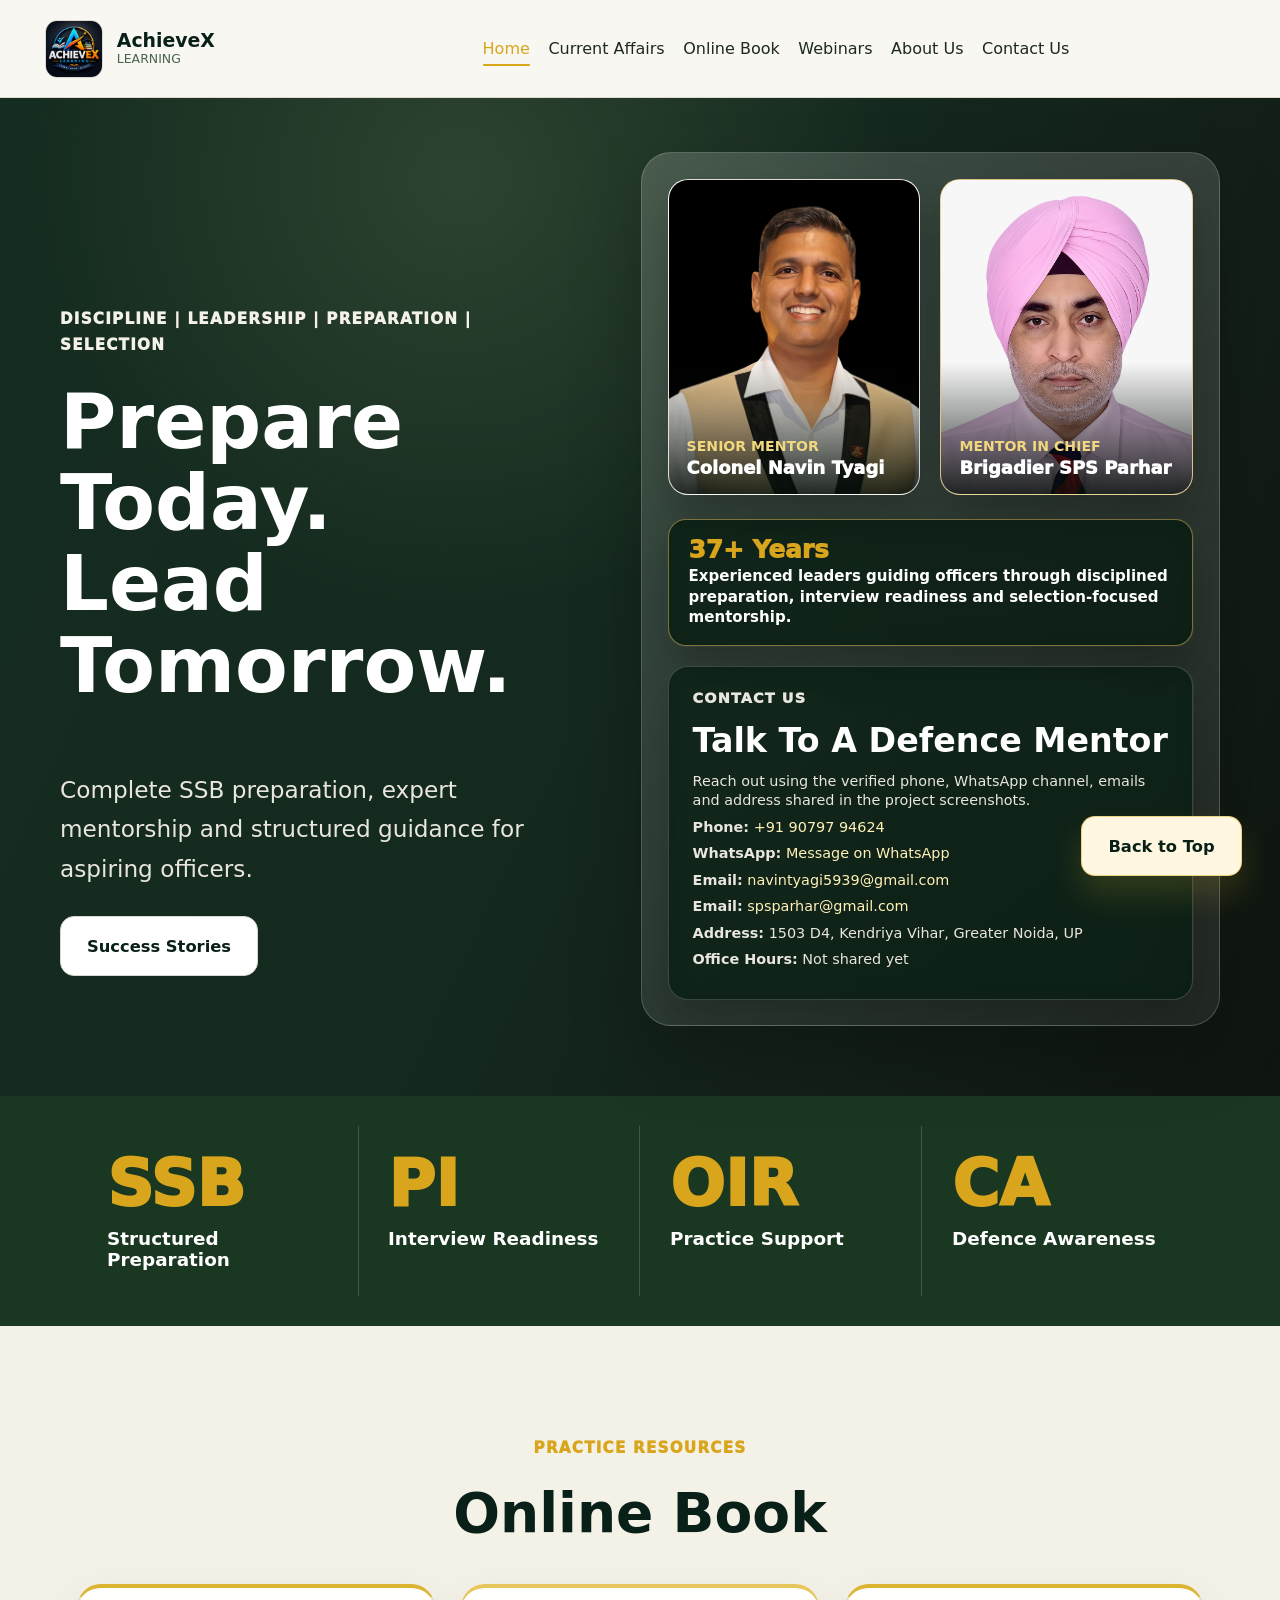
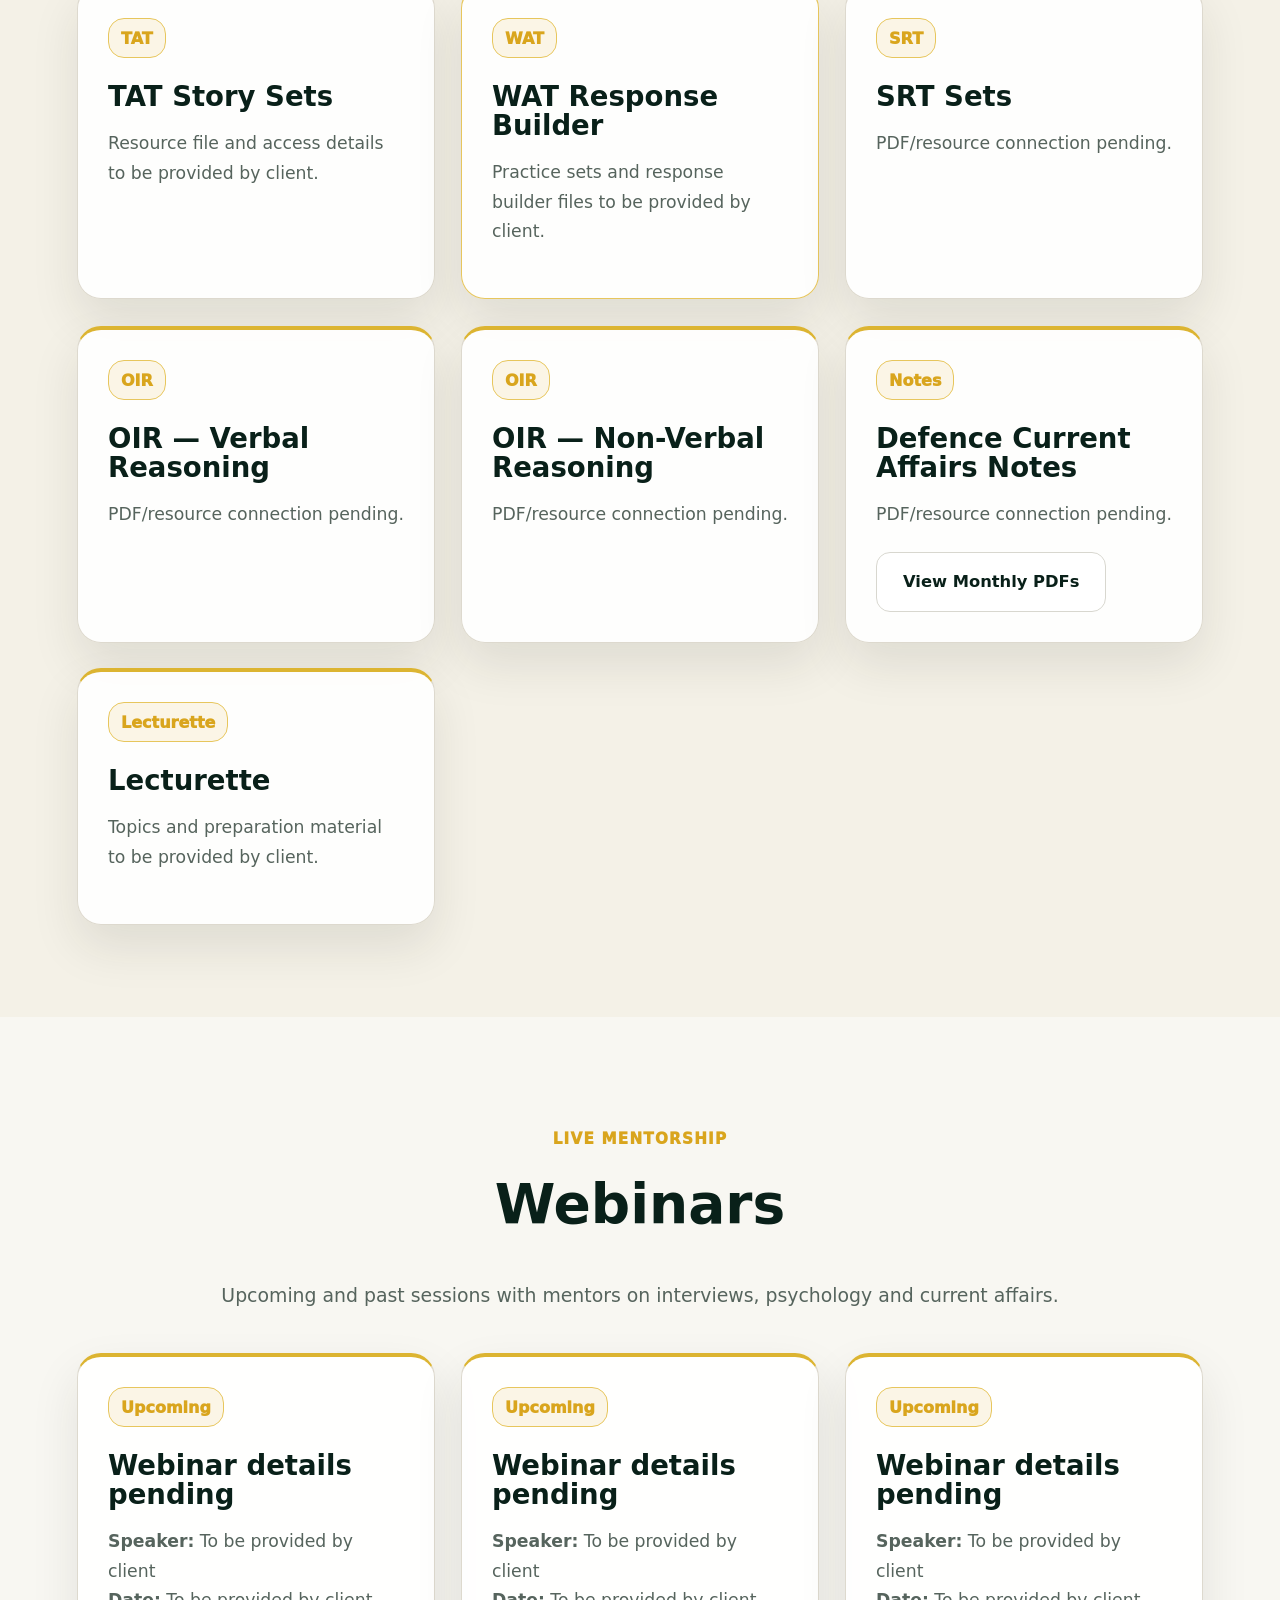
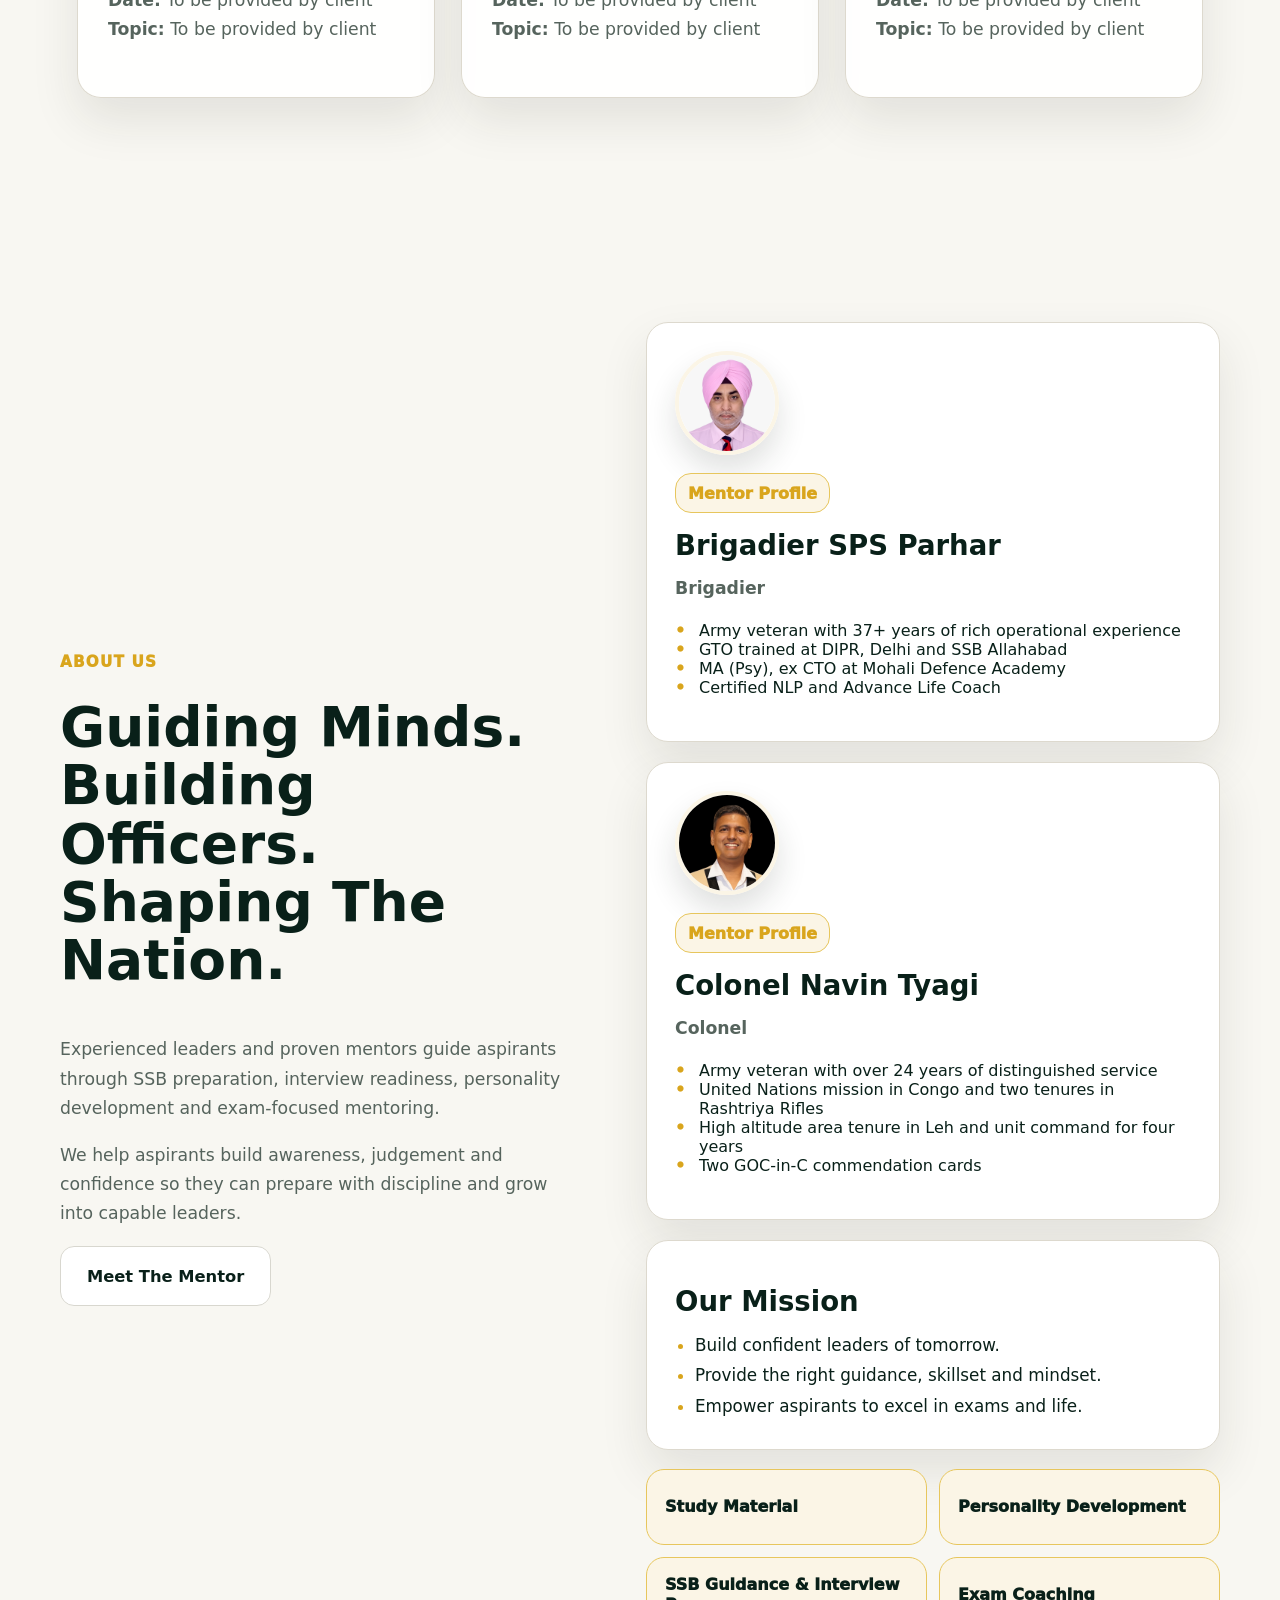
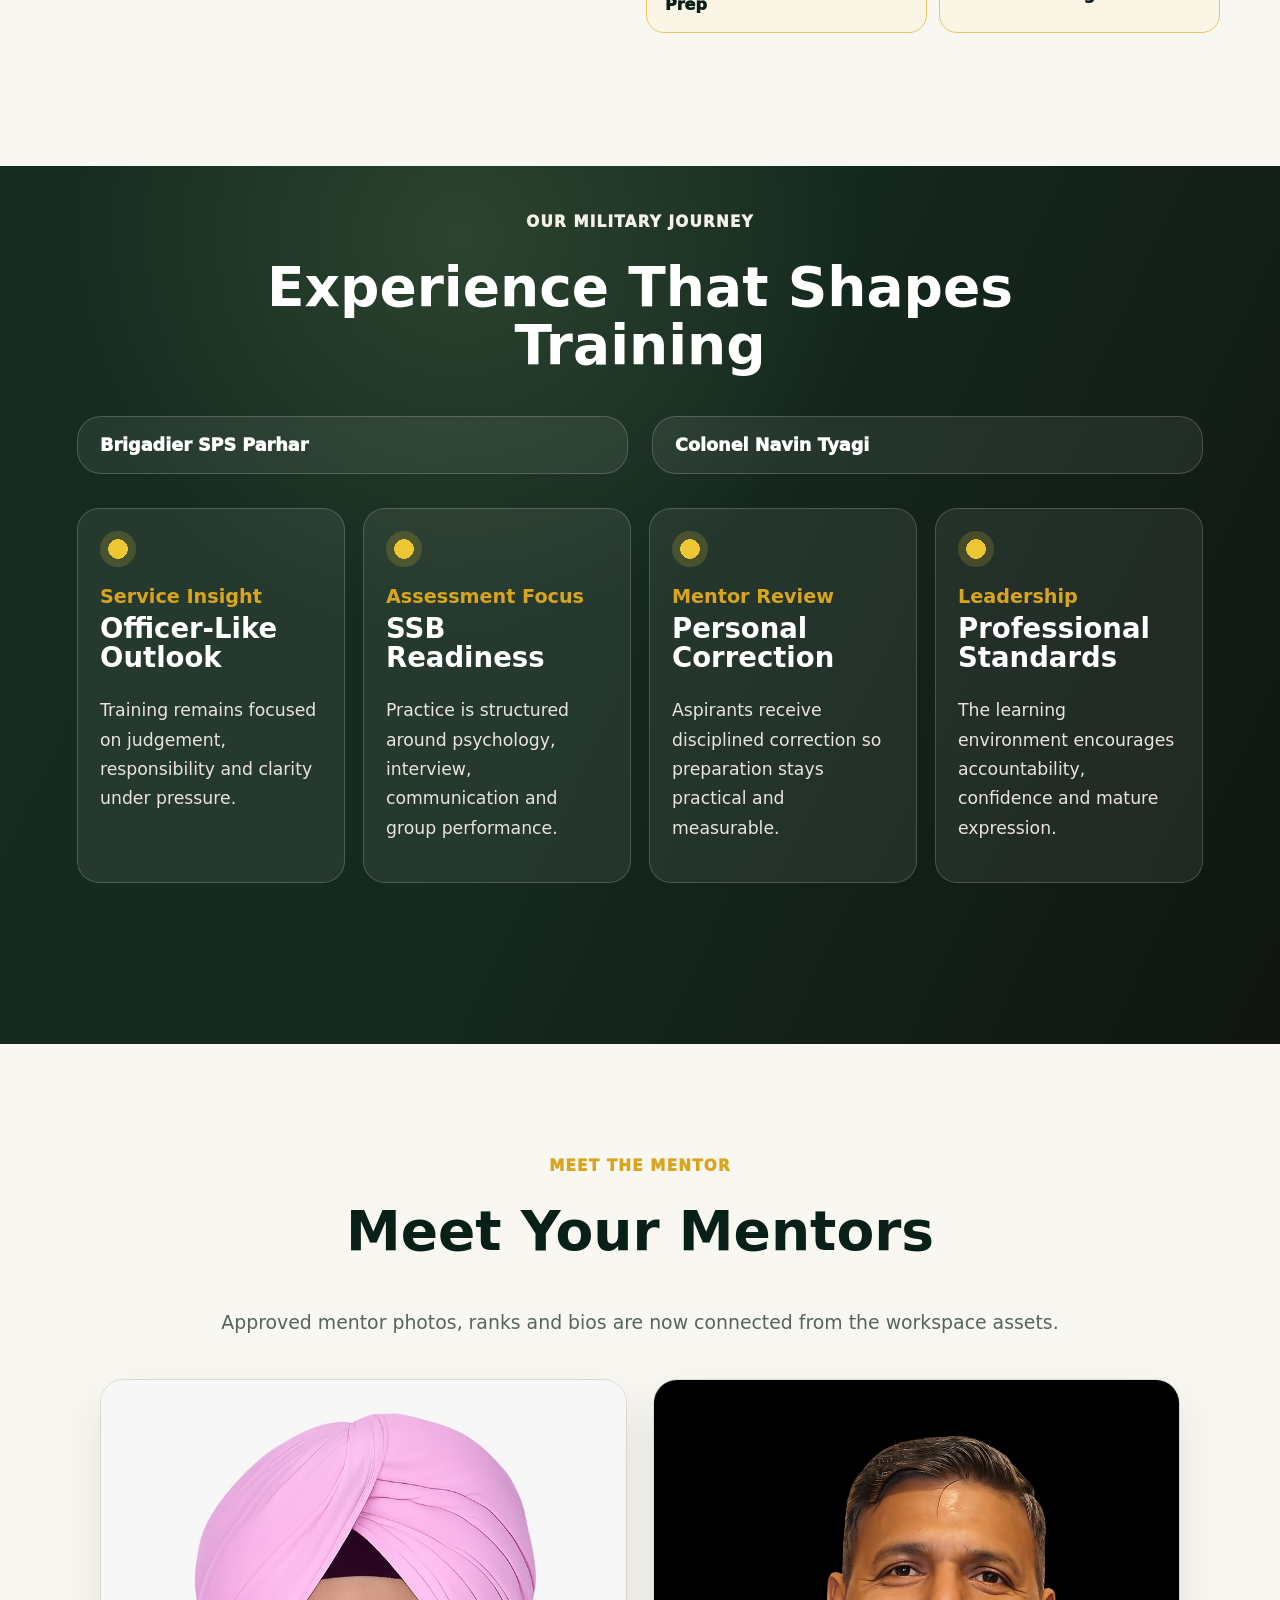
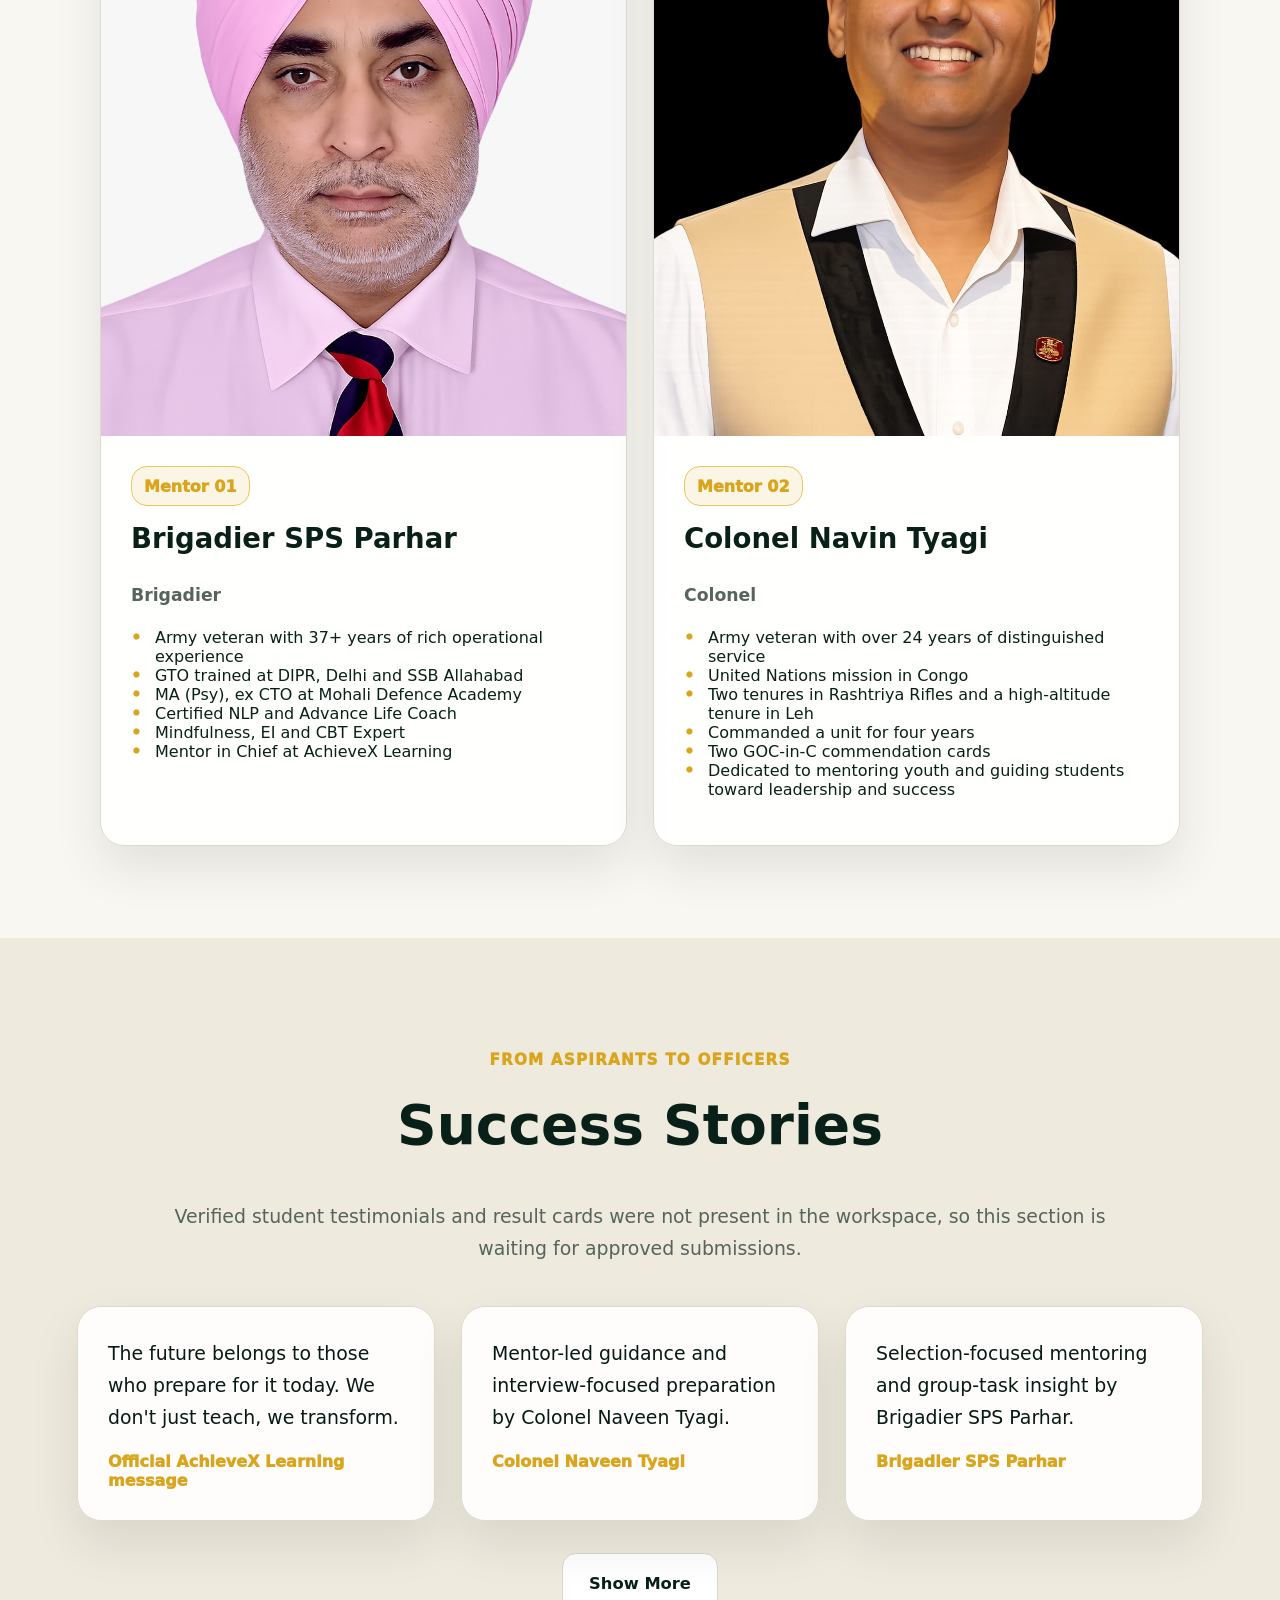
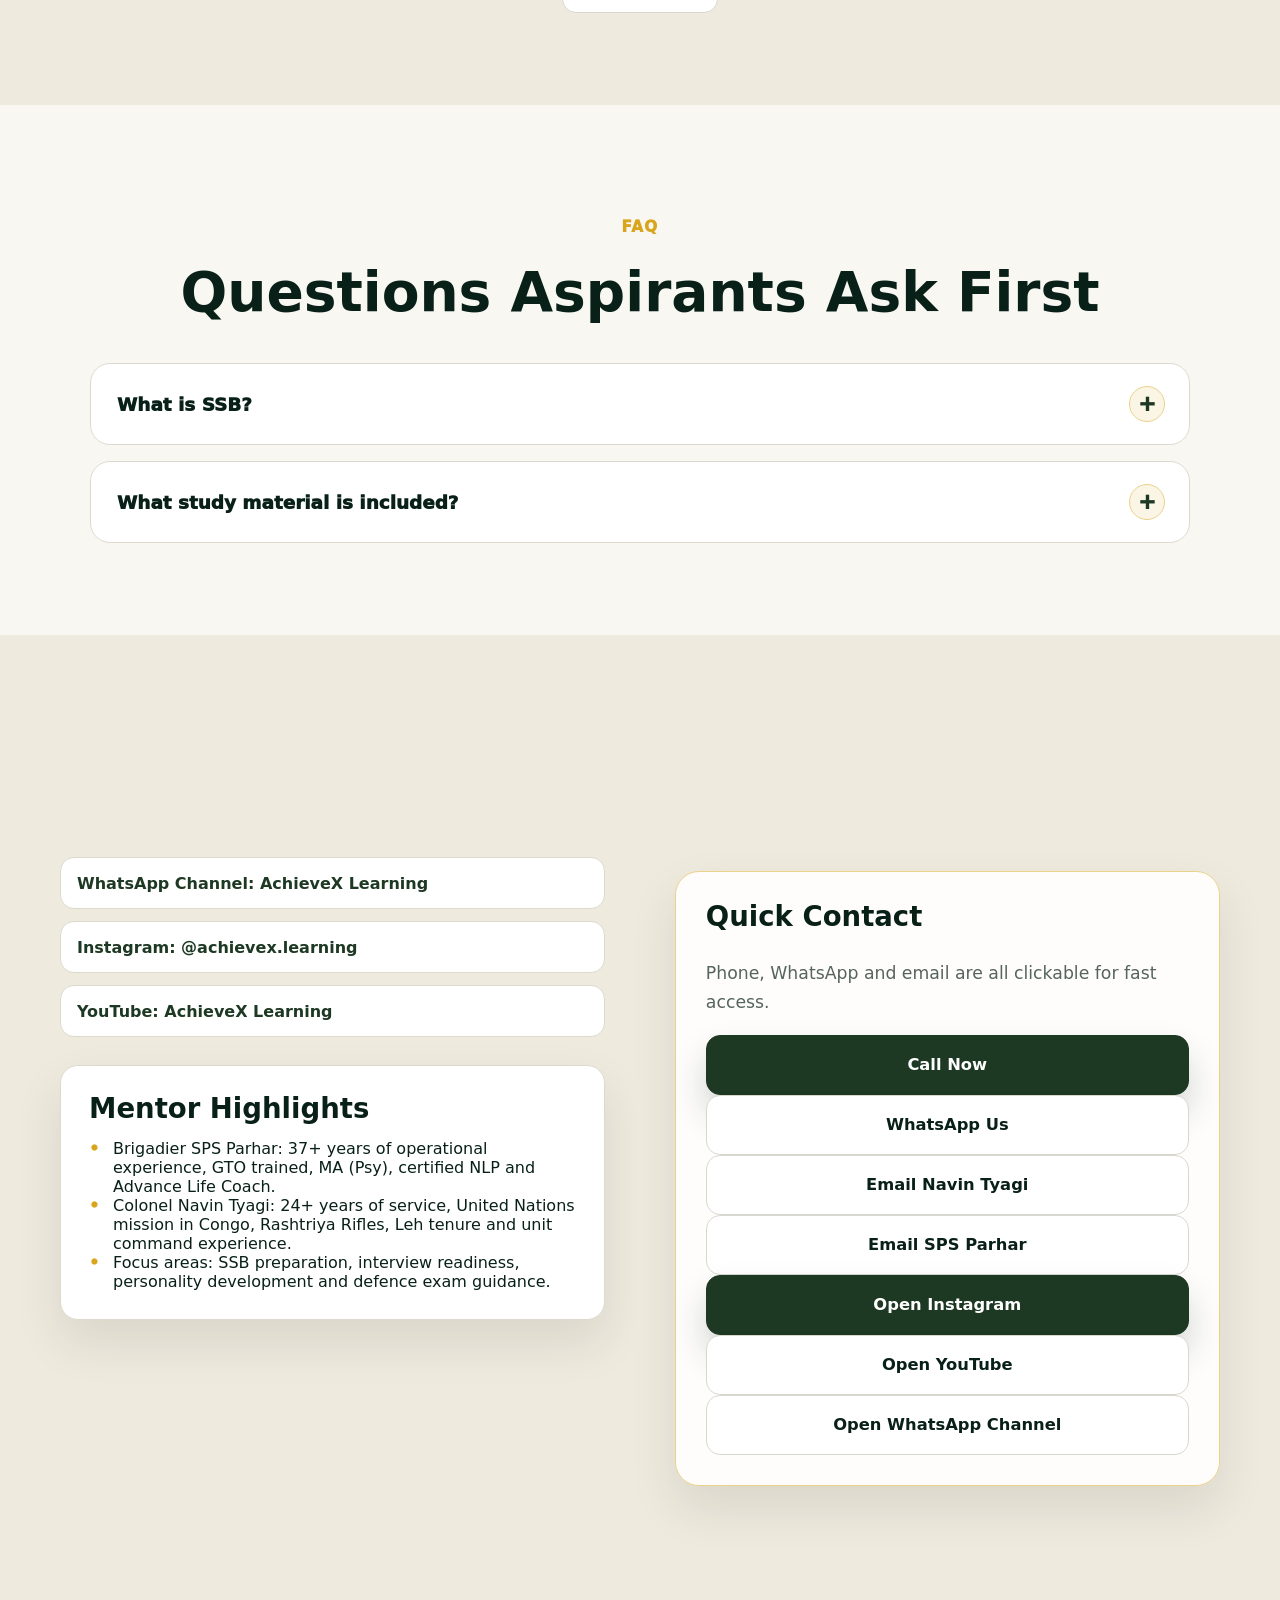
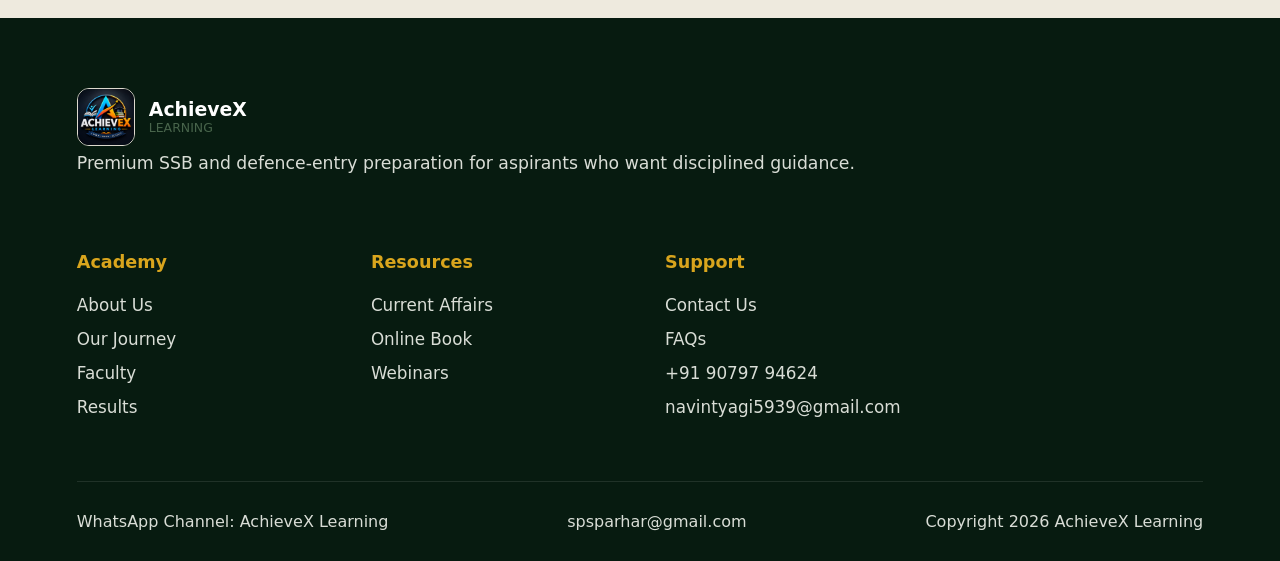
==== commit f1387751: "Add files via upload" ====
--- a/index.html
+++ b/index.html
@@ -4,7 +4,7 @@
     <meta charset="UTF-8" />
     <meta name="viewport" content="width=device-width, initial-scale=1.0" />
     <title>AchieveX Learning | SSB Preparation</title>
-    <meta name="description" content="AchieveX Learning offers SSB preparation, officer mentorship, current affairs, study material, tests and webinars for aspiring officers." />
+    <meta name="description" content="AchieveX Learning offers SSB preparation, officer mentorship, current affairs, study material and webinars for aspiring officers." />
     <link rel="stylesheet" href="styles.css" />
   </head>
   <body>
@@ -16,12 +16,9 @@
       <button class="menu-toggle" type="button" aria-label="Open navigation" data-menu-toggle><span></span><span></span><span></span></button>
       <nav class="main-nav" aria-label="Primary navigation" data-nav>
         <a href="#home">Home</a>
-        <a href="#courses">SSB Courses</a>
         <a href="current-affairs.html">Current Affairs</a>
-        <a href="#magazine">Monthly Magazine</a>
         <a href="#study-material">Online Book</a>
         <a href="#webinars">Webinars</a>
-        <a href="#tests">Tests</a>
         <a href="#about">About Us</a>
         <a href="#contact">Contact Us</a>
       </nav>
@@ -41,14 +38,14 @@
         </div>
         <figure class="hero-media mentor-hero">
           <div class="mentor-photo-frame mentor-photo-frame-primary">
-            <img class="hero-mentor-image hero-mentor-image-colonel" src="assets/mentors/COLONEL%20NAVIN%20TYAGI.jpeg" alt="Colonel Navin Tyagi" />
+            <img class="hero-mentor-image hero-mentor-image-colonel" src="assets/mentors/NAVIN%20TYAGI.jpeg" alt="Colonel Navin Tyagi" />
             <div class="mentor-caption">
               <span>Senior Mentor</span>
               <strong>Colonel Navin Tyagi</strong>
             </div>
           </div>
           <div class="mentor-photo-frame mentor-photo-frame-secondary">
-            <img class="hero-mentor-image hero-mentor-image-brigadier" src="assets/mentors/Brigadier%20SPS%20PARHAR.jpeg" alt="Brigadier SPS Parhar" />
+            <img class="hero-mentor-image hero-mentor-image-brigadier" src="assets/mentors/SPS%20PARHAR.jpeg" alt="Brigadier SPS Parhar" />
             <div class="mentor-caption">
               <span>Mentor In Chief</span>
               <strong>Brigadier SPS Parhar</strong>
@@ -79,78 +76,25 @@
         <div><strong>CA</strong><span>Defence Awareness</span></div>
       </section>
 
-      <section class="section section-cream" id="ssb-courses">
-        <div class="section-heading">
-          <p class="eyebrow">My SSB Goal</p>
-          <h2>Choose Your SSB Goal</h2>
-          <p>Focused preparation tracks for every serious officer-entry aspirant.</p>
-        </div>
-        <div class="card-grid goals-grid">
-          <article class="info-card goal-card"><span class="mini-badge">NT</span><h3>NDA, CDS, Technical Entries</h3><p>Focused SSB preparation track for defence entry pathways.</p><a class="btn ghost-btn" href="#courses">View Courses</a></article>
-          <article class="info-card goal-card"><span class="mini-badge">ND</span><h3>NDA</h3><p>Focused SSB preparation track for this goal.</p><a class="btn ghost-btn" href="#courses">View Courses</a></article>
-          <article class="info-card goal-card"><span class="mini-badge">CD</span><h3>CDS</h3><p>Focused SSB preparation track for this goal.</p><a class="btn ghost-btn" href="#courses">View Courses</a></article>
-          <article class="info-card goal-card"><span class="mini-badge">AC</span><h3>ACC</h3><p>Focused SSB preparation track for this goal.</p><a class="btn ghost-btn" href="#courses">View Courses</a></article>
-          <article class="info-card goal-card"><span class="mini-badge">SS</span><h3>SCO/SL</h3><p>Focused SSB preparation track for this goal.</p><a class="btn ghost-btn" href="#courses">View Courses</a></article>
-        </div>
-      </section>
-
-      <section class="section section-soft" id="courses">
-        <div class="section-heading">
-          <p class="eyebrow">Structured Learning</p>
-          <h2>Our Courses</h2>
-          <p>Clear outcomes, mentor-led practice and course formats designed around selection readiness.</p>
-        </div>
-        <div class="card-grid course-grid">
-          <article class="course-card"><span class="pill">21 Days</span><h3>21 Days SSB Foundation</h3><p>Foundation preparation for aspirants beginning a disciplined SSB journey.</p><ul><li>Structured SSB orientation and daily practice</li><li>Psychology, interview and group-task readiness</li><li>Mentor-led correction and preparation rhythm</li></ul><div class="price-block pending-price"><span>Fee details to be provided by client</span></div><div class="button-row"><a class="btn dark-btn" href="course.html#foundation">View Course</a><button class="btn ghost-btn brochure-btn" type="button" disabled>Brochure Pending</button></div></article>
-          <article class="course-card"><span class="pill">21 Days</span><h3>21 Days Communication</h3><p>Communication-focused preparation for confident expression across SSB tasks.</p><ul><li>Interview answer clarity and presence</li><li>Group discussion and lecturette practice</li><li>Officer-like communication correction</li></ul><div class="price-block pending-price"><span>Fee details to be provided by client</span></div><div class="button-row"><a class="btn dark-btn" href="course.html#communication">View Course</a><button class="btn ghost-btn brochure-btn" type="button" disabled>Brochure Pending</button></div></article>
-          <article class="course-card"><span class="pill">Advanced</span><h3>SSB Advanced Course</h3><p>Advanced preparation for aspirants ready to sharpen performance across every SSB stage.</p><ul><li>Integrated psychology and interview practice</li><li>Group-task and communication refinement</li><li>Mentor-led performance correction</li></ul><div class="price-block pending-price"><span>Fee details to be provided by client</span></div><div class="button-row"><a class="btn dark-btn" href="course.html#advanced">View Course</a><button class="btn ghost-btn brochure-btn" type="button" disabled>Brochure Pending</button></div></article>
-          <article class="course-card"><span class="pill">Online</span><h3>SSB Online Mastery Course</h3><p>Flexible online learning for complete, structured SSB preparation from anywhere.</p><ul><li>Self-paced lessons and guided practice</li><li>Complete SSB preparation framework</li><li>Online mentor support and correction</li></ul><div class="price-block pending-price"><span>Fee details to be provided by client</span></div><div class="button-row"><a class="btn dark-btn" href="course.html#online-mastery">View Course</a><button class="btn ghost-btn brochure-btn" type="button" disabled>Brochure Pending</button></div></article>
-          <article class="course-card"><span class="pill">2 Days</span><h3>Crash Course</h3><p>Compact revision support for aspirants who need focused practice before SSB.</p><ul><li>TAT, WAT and SRT practice structure</li><li>Interview and communication refresh</li><li>Final correction for preparation gaps</li></ul><div class="price-block pending-price"><span>Fee details to be provided by client</span></div><div class="button-row"><a class="btn dark-btn" href="course.html#crash-course">View Course</a><button class="btn ghost-btn brochure-btn" type="button" disabled>Brochure Pending</button></div></article>
-          <article class="course-card"><span class="pill">PI Options</span><h3>Personal Interview</h3><p>Select the interview format that matches your preparation needs.</p><ul><li>PIQ, self-description and life-event preparation</li><li>Feedback-led improvement between sessions</li></ul><div class="interview-options" aria-label="Personal Interview session options"><a class="text-button" href="course.html#personal-interview-2">2 Interview Sessions</a><a class="text-button" href="course.html#personal-interview-3">3 Interview Sessions</a><a class="text-button" href="course.html#personal-interview-5">5 Interview Sessions</a></div><div class="price-block pending-price"><span>Fee details to be provided by client</span></div><div class="button-row"><a class="btn dark-btn" href="course.html#personal-interview">View Course</a><button class="btn ghost-btn brochure-btn" type="button" disabled>Brochure Pending</button></div></article>
-          <article class="course-card"><span class="pill">Recorded</span><h3>Pre-Recorded SSB Course</h3><p>Self-paced SSB learning access for aspirants who need flexible preparation.</p><ul><li>Recorded course access details pending</li><li>Study sequence to be provided by client</li><li>Portal access details to be connected later</li></ul><div class="price-block pending-price"><span>Fee details to be provided by client</span></div><div class="button-row"><a class="btn dark-btn" href="course.html#pre-recorded">View Course</a><button class="btn ghost-btn brochure-btn" type="button" disabled>Access Pending</button></div></article>
-        </div>
-      </section>
-
-      <section class="section section-cream" id="magazine">
-        <div class="section-heading"><p class="eyebrow">Monthly Issues</p><h2>Monthly Magazine</h2><p>Curated defence news, SSB topics and interview-ready analysis in monthly issues.</p></div>
-        <div class="card-grid magazine-grid">
-          <article class="mag-card"><div class="cover"><span>ACHIEVEX</span><strong>Aug</strong><small>Issue Pending</small></div><h3>August Issue Pending</h3><p>Client-approved magazine title, cover copy and PDF link will be connected here.</p><a class="btn ghost-btn block-btn" href="login.html#magazine">Open Portal</a></article>
-          <article class="mag-card"><div class="cover"><span>ACHIEVEX</span><strong>Sep</strong><small>Issue Pending</small></div><h3>September Issue Pending</h3><p>Client-approved magazine title, cover copy and PDF link will be connected here.</p><a class="btn ghost-btn block-btn" href="login.html#magazine">Open Portal</a></article>
-          <article class="mag-card"><div class="cover"><span>ACHIEVEX</span><strong>Oct</strong><small>Issue Pending</small></div><h3>October Issue Pending</h3><p>Client-approved magazine title, cover copy and PDF link will be connected here.</p><a class="btn ghost-btn block-btn" href="login.html#magazine">Open Portal</a></article>
-        </div>
-      </section>
-
       <section class="section section-soft" id="study-material">
-        <div class="section-heading"><p class="eyebrow">Protected Practice</p><h2>Online Book</h2></div>
+        <div class="section-heading"><p class="eyebrow">Practice Resources</p><h2>Online Book</h2></div>
         <div class="card-grid material-grid">
-          <article class="info-card"><span class="pill">TAT</span><h3>TAT Story Sets</h3><p>Resource file and access details to be provided by client.</p><a class="btn ghost-btn" href="login.html#study-material">Open Portal</a></article>
-          <article class="info-card accent-card"><span class="pill">WAT</span><h3>WAT Response Builder</h3><p>Practice sets and response builder files to be provided by client.</p><a class="btn ghost-btn" href="login.html#study-material">Open Portal</a></article>
-          <article class="info-card"><span class="pill">SRT</span><h3>SRT Sets</h3><p>PDF/resource connection pending.</p><a class="btn ghost-btn" href="login.html#study-material">Open Portal</a></article>
-          <article class="info-card"><span class="pill">OIR</span><h3>OIR &mdash; Verbal Reasoning</h3><p>PDF/resource connection pending.</p><a class="btn ghost-btn" href="login.html#study-material">Open Portal</a></article>
-          <article class="info-card"><span class="pill">OIR</span><h3>OIR &mdash; Non-Verbal Reasoning</h3><p>PDF/resource connection pending.</p><a class="btn ghost-btn" href="login.html#study-material">Open Portal</a></article>
-          <article class="info-card"><span class="pill">Notes</span><h3>Defence Current Affairs Notes</h3><p>PDF/resource connection pending.</p><a class="btn ghost-btn" href="login.html#current-affairs">Open Portal</a></article>
-          <article class="info-card"><span class="pill">Lecturette</span><h3>Lecturette</h3><p>Topics and preparation material to be provided by client.</p><a class="btn ghost-btn" href="login.html#study-material">Open Portal</a></article>
-        </div>
-      </section>
-
-      <section class="section section-cream" id="tests">
-        <div class="section-heading"><h2>Build Selection Stamina</h2><p>Start tests, submit answers and prepare for a future dashboard with progress intelligence.</p></div>
-        <div class="card-grid tests-grid">
-          <article class="info-card"><span class="mini-badge">01</span><h3>TAT Tests</h3><p>Start practice, submit answers, view score and track recommended revision in the student dashboard.</p><a class="btn ghost-btn" href="login.html#tat">Start Test</a></article>
-          <article class="info-card"><span class="mini-badge">02</span><h3>WAT Tests</h3><p>Start practice, submit answers, view score and track recommended revision in the student dashboard.</p><a class="btn ghost-btn" href="login.html#wat">Start Test</a></article>
-          <article class="info-card"><span class="mini-badge">03</span><h3>SRT Tests</h3><p>Start practice, submit answers, view score and track recommended revision in the student dashboard.</p><a class="btn ghost-btn" href="login.html#srt">Start Test</a></article>
-          <article class="info-card"><span class="mini-badge">04</span><h3>GPE (Group Planning Exercise)</h3><p>Start practice, submit answers, view score and track recommended revision in the student dashboard.</p><a class="btn ghost-btn" href="login.html#gpe">Start Test</a></article>
-          <article class="info-card"><span class="mini-badge">05</span><h3>PPDT Tests</h3><p>Start practice, submit answers, view score and track recommended revision in the student dashboard.</p><a class="btn ghost-btn" href="login.html#ppdt">Start Test</a></article>
-          <article class="info-card"><span class="mini-badge">06</span><h3>OIR Tests</h3><p>Start practice, submit answers, view score and track recommended revision in the student dashboard.</p><a class="btn ghost-btn" href="login.html#oir">Start Test</a></article>
+          <article class="info-card"><span class="pill">TAT</span><h3>TAT Story Sets</h3><p>Resource file and access details to be provided by client.</p></article>
+          <article class="info-card accent-card"><span class="pill">WAT</span><h3>WAT Response Builder</h3><p>Practice sets and response builder files to be provided by client.</p></article>
+          <article class="info-card"><span class="pill">SRT</span><h3>SRT Sets</h3><p>PDF/resource connection pending.</p></article>
+          <article class="info-card"><span class="pill">OIR</span><h3>OIR &mdash; Verbal Reasoning</h3><p>PDF/resource connection pending.</p></article>
+          <article class="info-card"><span class="pill">OIR</span><h3>OIR &mdash; Non-Verbal Reasoning</h3><p>PDF/resource connection pending.</p></article>
+          <article class="info-card"><span class="pill">Notes</span><h3>Defence Current Affairs Notes</h3><p>PDF/resource connection pending.</p><a class="btn ghost-btn" href="current-affairs.html">View Monthly PDFs</a></article>
+          <article class="info-card"><span class="pill">Lecturette</span><h3>Lecturette</h3><p>Topics and preparation material to be provided by client.</p></article>
         </div>
       </section>
 
       <section class="section" id="webinars">
         <div class="section-heading"><p class="eyebrow">Live Mentorship</p><h2>Webinars</h2><p>Upcoming and past sessions with mentors on interviews, psychology and current affairs.</p></div>
         <div class="card-grid webinar-grid">
-          <article class="info-card"><span class="pill">Upcoming</span><h3>Webinar details pending</h3><p><strong>Speaker:</strong> To be provided by client<br /><strong>Date:</strong> To be provided by client<br /><strong>Topic:</strong> To be provided by client</p><a class="btn ghost-btn" href="login.html#webinars">Open Portal</a></article>
-          <article class="info-card"><span class="pill">Upcoming</span><h3>Webinar details pending</h3><p><strong>Speaker:</strong> To be provided by client<br /><strong>Date:</strong> To be provided by client<br /><strong>Topic:</strong> To be provided by client</p><a class="btn ghost-btn" href="login.html#webinars">Open Portal</a></article>
-          <article class="info-card"><span class="pill">Upcoming</span><h3>Webinar details pending</h3><p><strong>Speaker:</strong> To be provided by client<br /><strong>Date:</strong> To be provided by client<br /><strong>Topic:</strong> To be provided by client</p><a class="btn ghost-btn" href="login.html#webinars">Open Portal</a></article>
+          <article class="info-card"><span class="pill">Upcoming</span><h3>Webinar details pending</h3><p><strong>Speaker:</strong> To be provided by client<br /><strong>Date:</strong> To be provided by client<br /><strong>Topic:</strong> To be provided by client</p></article>
+          <article class="info-card"><span class="pill">Upcoming</span><h3>Webinar details pending</h3><p><strong>Speaker:</strong> To be provided by client<br /><strong>Date:</strong> To be provided by client<br /><strong>Topic:</strong> To be provided by client</p></article>
+          <article class="info-card"><span class="pill">Upcoming</span><h3>Webinar details pending</h3><p><strong>Speaker:</strong> To be provided by client<br /><strong>Date:</strong> To be provided by client<br /><strong>Topic:</strong> To be provided by client</p></article>
         </div>
       </section>
 
@@ -165,7 +109,7 @@
         <div class="about-panel">
           <div class="about-mentor-list">
             <article>
-              <img class="about-mentor-photo" src="assets/mentors/Brigadier%20SPS%20PARHAR.jpeg" alt="Brigadier SPS Parhar" />
+              <img class="about-mentor-photo" src="assets/mentors/SPS%20PARHAR.jpeg" alt="Brigadier SPS Parhar" />
               <span class="pill">Mentor Profile</span>
               <h3>Brigadier SPS Parhar</h3>
               <p><strong>Brigadier</strong></p>
@@ -177,7 +121,7 @@
               </ul>
             </article>
             <article>
-              <img class="about-mentor-photo" src="assets/mentors/COLONEL%20NAVIN%20TYAGI.jpeg" alt="Colonel Navin Tyagi" />
+              <img class="about-mentor-photo" src="assets/mentors/NAVIN%20TYAGI.jpeg" alt="Colonel Navin Tyagi" />
               <span class="pill">Mentor Profile</span>
               <h3>Colonel Navin Tyagi</h3>
               <p><strong>Colonel</strong></p>
@@ -228,7 +172,7 @@
         <div class="section-heading"><p class="eyebrow">Meet The Mentor</p><h2>Meet Your Mentors</h2><p>Approved mentor photos, ranks and bios are now connected from the workspace assets.</p></div>
         <div class="card-grid mentor-grid">
           <article class="mentor-card">
-            <div class="mentor-photo-shell"><img src="assets/mentors/Brigadier%20SPS%20PARHAR.jpeg" alt="Brigadier SPS Parhar" /></div>
+            <div class="mentor-photo-shell"><img src="assets/mentors/SPS%20PARHAR.jpeg" alt="Brigadier SPS Parhar" /></div>
             <div>
               <span class="pill">Mentor 01</span>
               <h3>Brigadier SPS Parhar</h3>
@@ -244,7 +188,7 @@
             </div>
           </article>
           <article class="mentor-card">
-            <div class="mentor-photo-shell"><img src="assets/mentors/COLONEL%20NAVIN%20TYAGI.jpeg" alt="Colonel Navin Tyagi" /></div>
+            <div class="mentor-photo-shell"><img src="assets/mentors/NAVIN%20TYAGI.jpeg" alt="Colonel Navin Tyagi" /></div>
             <div>
               <span class="pill">Mentor 02</span>
               <h3>Colonel Navin Tyagi</h3>
@@ -267,12 +211,10 @@
         <div class="card-grid stories-grid">
           <article class="quote-card"><p>The future belongs to those who prepare for it today. We don't just teach, we transform.</p><strong>Official AchieveX Learning message</strong></article>
           <article class="quote-card story-card">
-            <img class="story-photo" src="assets/mentors/COLONEL%20NAVIN%20TYAGI.jpeg" alt="Colonel Naveen Tyagi" />
             <p>Mentor-led guidance and interview-focused preparation by Colonel Naveen Tyagi.</p>
             <strong>Colonel Naveen Tyagi</strong>
           </article>
           <article class="quote-card story-card">
-            <img class="story-photo" src="assets/mentors/Brigadier%20SPS%20PARHAR.jpeg" alt="Brigadier SPS Parhar" />
             <p>Selection-focused mentoring and group-task insight by Brigadier SPS Parhar.</p>
             <strong>Brigadier SPS Parhar</strong>
           </article>
@@ -289,12 +231,7 @@
         <div class="section-heading"><p class="eyebrow">FAQ</p><h2>Questions Aspirants Ask First</h2></div>
         <div class="faq-list">
           <details><summary>What is SSB?</summary><p>SSB is a multi-day officer selection process that assesses psychology, group performance, communication and personal interview readiness.</p></details>
-          <details><summary>Which SSB goals are available?</summary><p>Current SSB goal options are NDA, CDS, Technical Entries, ACC and SCO/SL.</p></details>
-          <details><summary>What courses are available?</summary><p>Current course formats listed on the site are 21 Days SSB Foundation, 21 Days Communication, SSB Advanced Course, SSB Online Mastery Course, Crash Course, Personal Interview and Pre-Recorded SSB Course.</p></details>
-          <details><summary>What is the course duration?</summary><p>The listed formats include 21 Days for Foundation and Communication, Advanced and Online Mastery courses, a 2-day Crash Course and selectable 2, 3 or 5 Interview Sessions for Personal Interview.</p></details>
-          <details><summary>Is the course online or offline?</summary><p>Course delivery mode is to be provided by client.</p></details>
           <details><summary>What study material is included?</summary><p>Study material categories include TAT Story Sets, WAT Response Builder Sets, SRT Sets, OIR, Defence Current Affairs Notes and Lecturette Topic &amp; Material to Prepare.</p></details>
-          <details><summary>Do you provide personal interviews?</summary><p>Yes. Personal Interview is available with 2, 3 or 5 Interview Sessions.</p></details>
         </div>
       </section>
 
@@ -336,9 +273,8 @@
       <p>Premium SSB and defence-entry preparation for aspirants who want disciplined guidance.</p>
       <div class="footer-grid">
         <div><h4>Academy</h4><a href="#about">About Us</a><a href="#journey">Our Journey</a><a href="#mentors">Faculty</a><a href="#stories">Results</a></div>
-        <div><h4>Courses</h4><a href="#ssb-courses">NDA</a><a href="#ssb-courses">CDS</a><a href="#ssb-courses">ACC</a><a href="#ssb-courses">SCO/SL</a><a href="#courses">SSB Courses</a></div>
-        <div><h4>Resources</h4><a href="current-affairs.html">Current Affairs</a><a href="#magazine">Monthly Magazine</a><a href="#study-material">Online Book</a><a href="#tests">Tests</a><a href="#webinars">Webinars</a></div>
-        <div><h4>Support</h4><a href="#contact">Contact Us</a><a href="#faq">FAQs</a><a href="login.html">Learning Portal</a><a href="tel:+919079794624">+91 90797 94624</a><a href="mailto:navintyagi5939@gmail.com">navintyagi5939@gmail.com</a></div>
+        <div><h4>Resources</h4><a href="current-affairs.html">Current Affairs</a><a href="#study-material">Online Book</a><a href="#webinars">Webinars</a></div>
+        <div><h4>Support</h4><a href="#contact">Contact Us</a><a href="#faq">FAQs</a><a href="tel:+919079794624">+91 90797 94624</a><a href="mailto:navintyagi5939@gmail.com">navintyagi5939@gmail.com</a></div>
       </div>
       <div class="footer-bottom">
         <a href="https://whatsapp.com/channel/0029VbZjwaCliRp0gVyECF0b" target="_blank" rel="noreferrer">WhatsApp Channel: AchieveX Learning</a>
--- a/styles.css
+++ b/styles.css
@@ -141,10 +141,10 @@
   right: clamp(18px, 3vw, 42px);
   bottom: 24px;
   z-index: 90;
-  opacity: 0;
-  visibility: hidden;
-  pointer-events: none;
-  transform: translateY(16px);
+  opacity: 1;
+  visibility: visible;
+  pointer-events: auto;
+  transform: translateY(0);
   transition: opacity var(--ease), visibility var(--ease), transform var(--ease);
 }
 .back-to-top.is-visible {
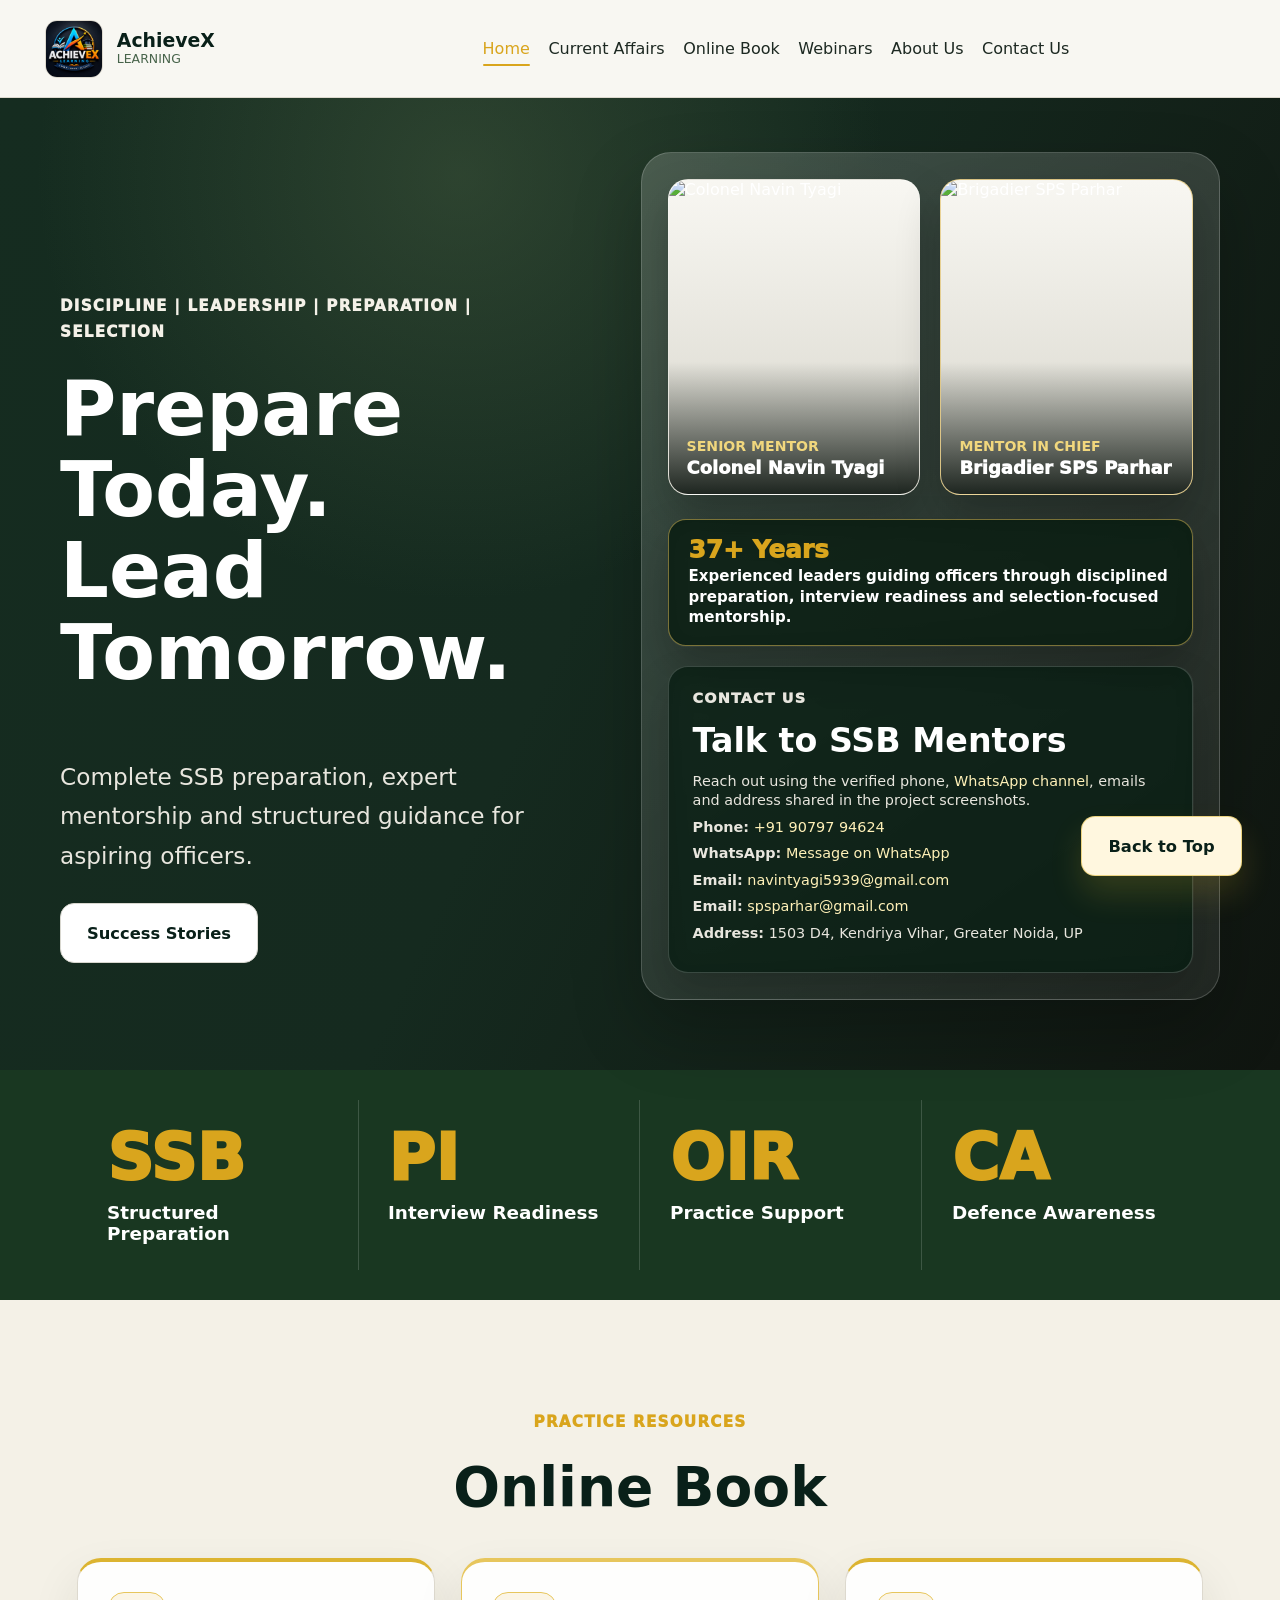
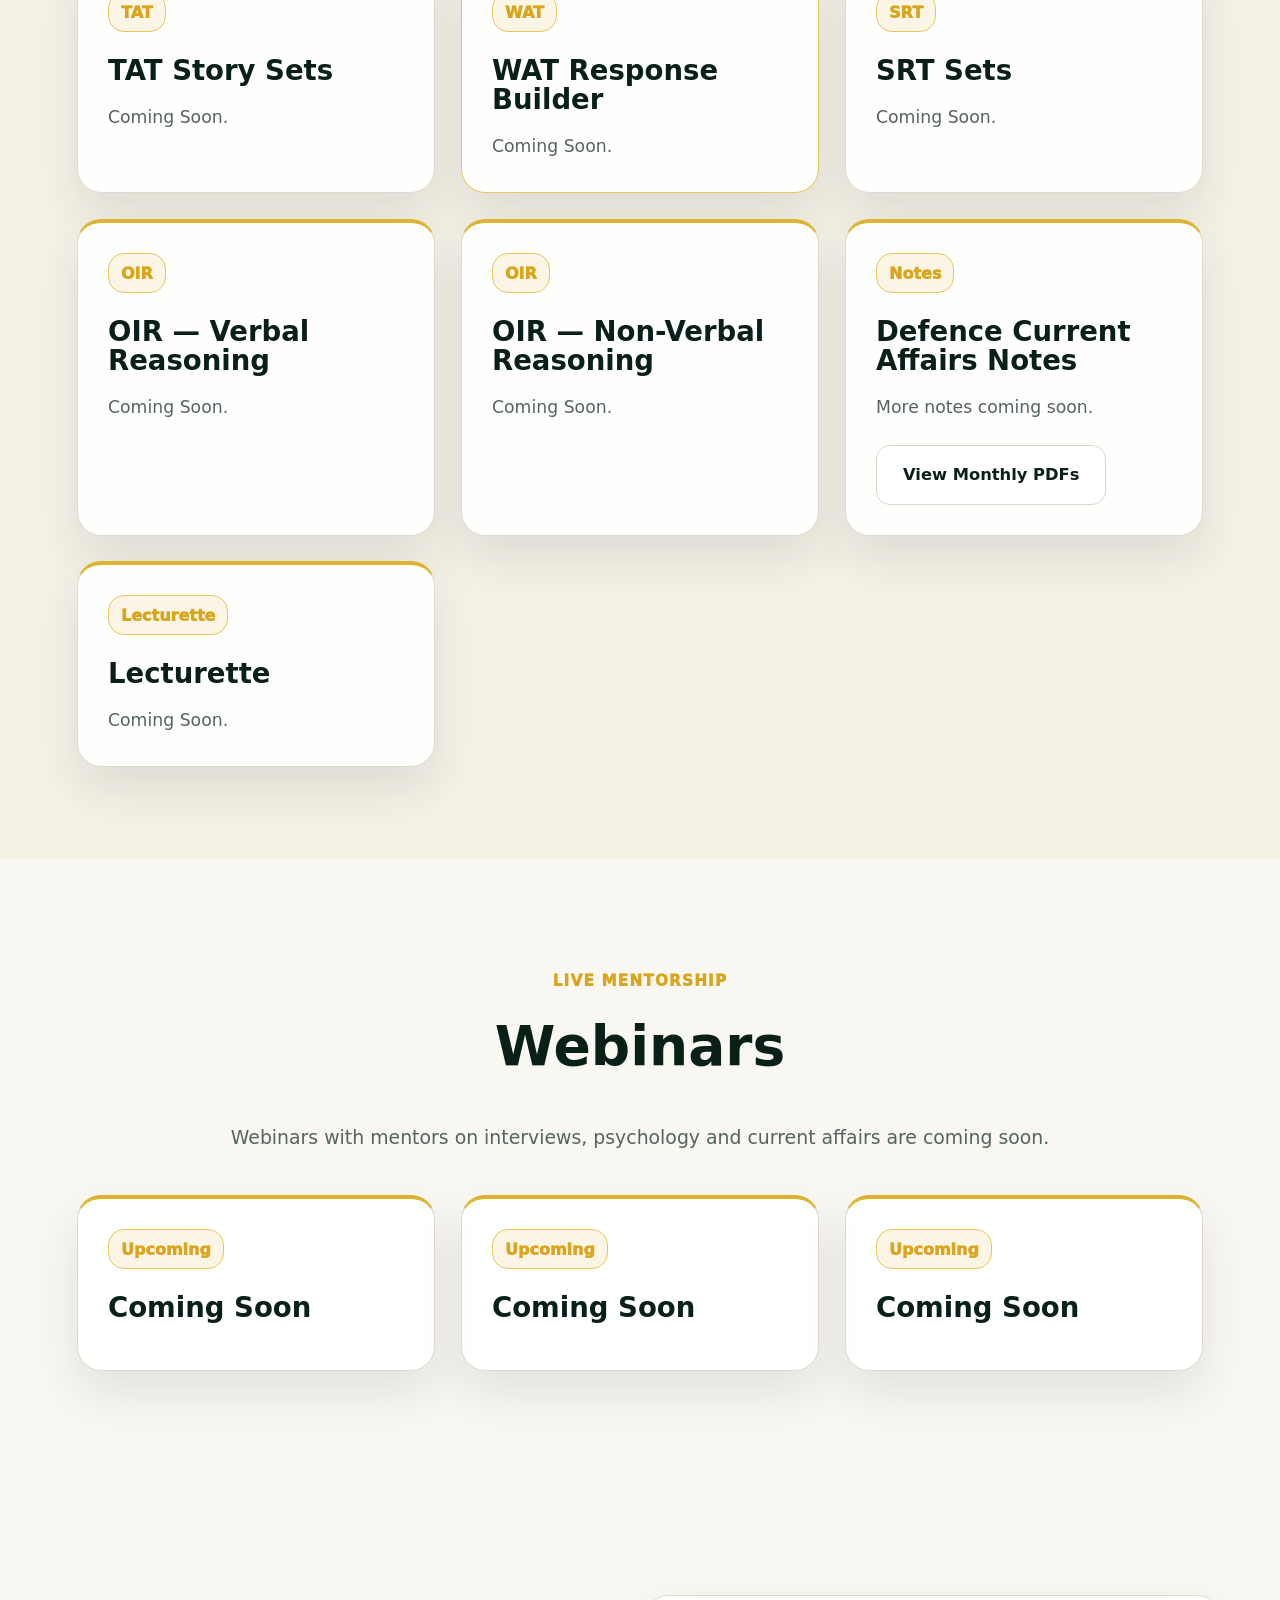
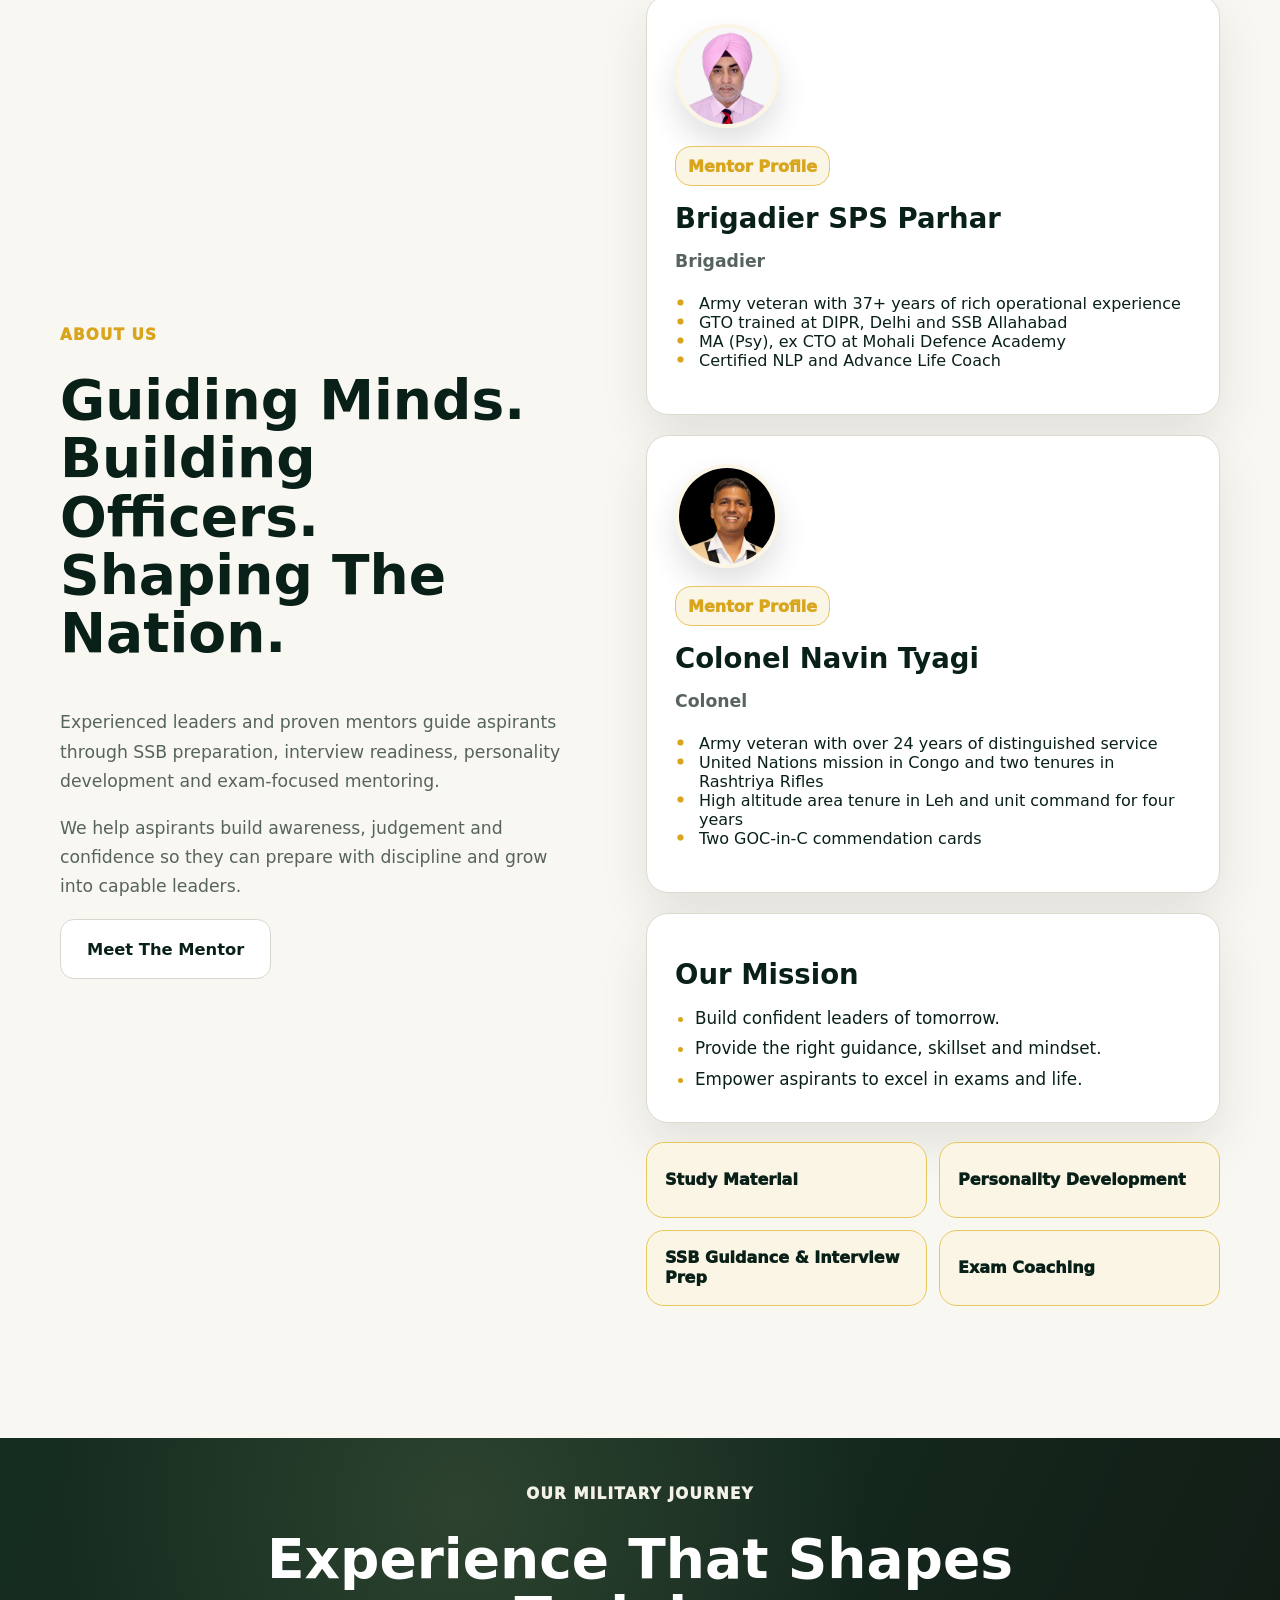
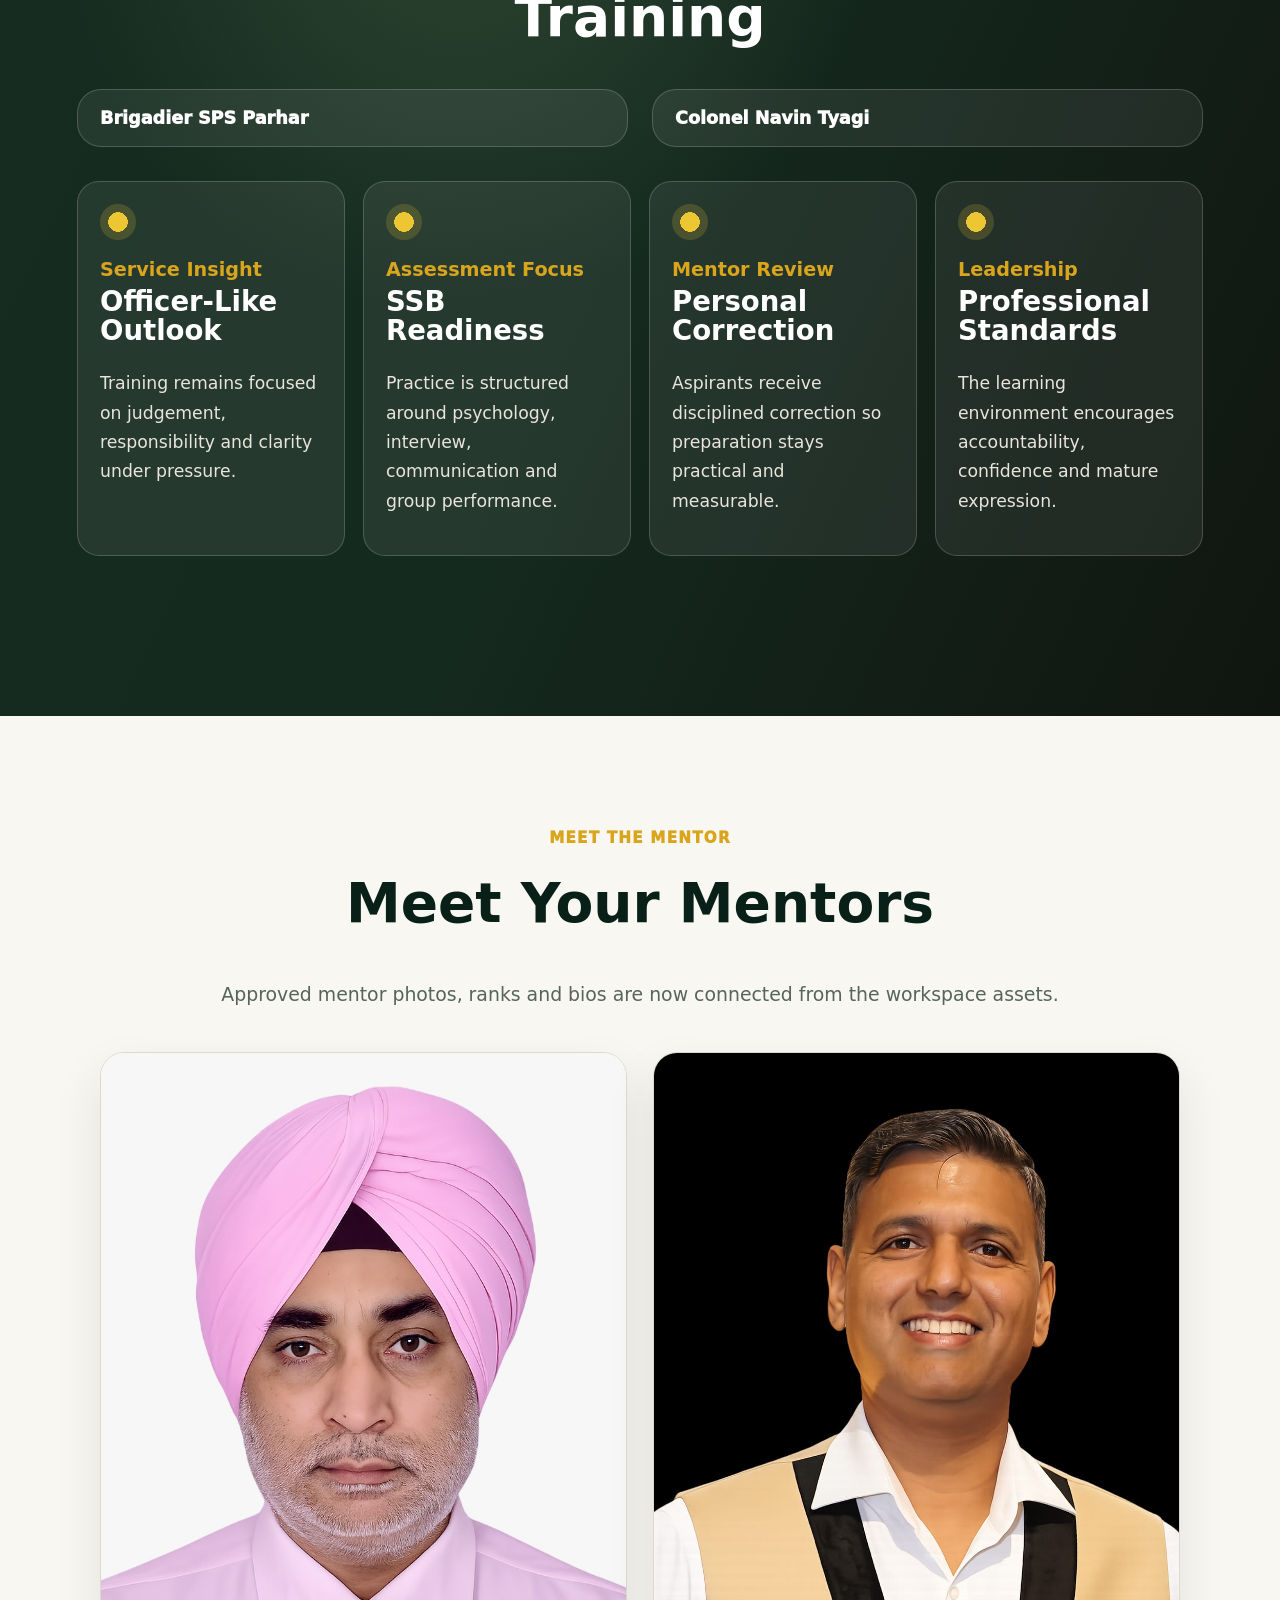
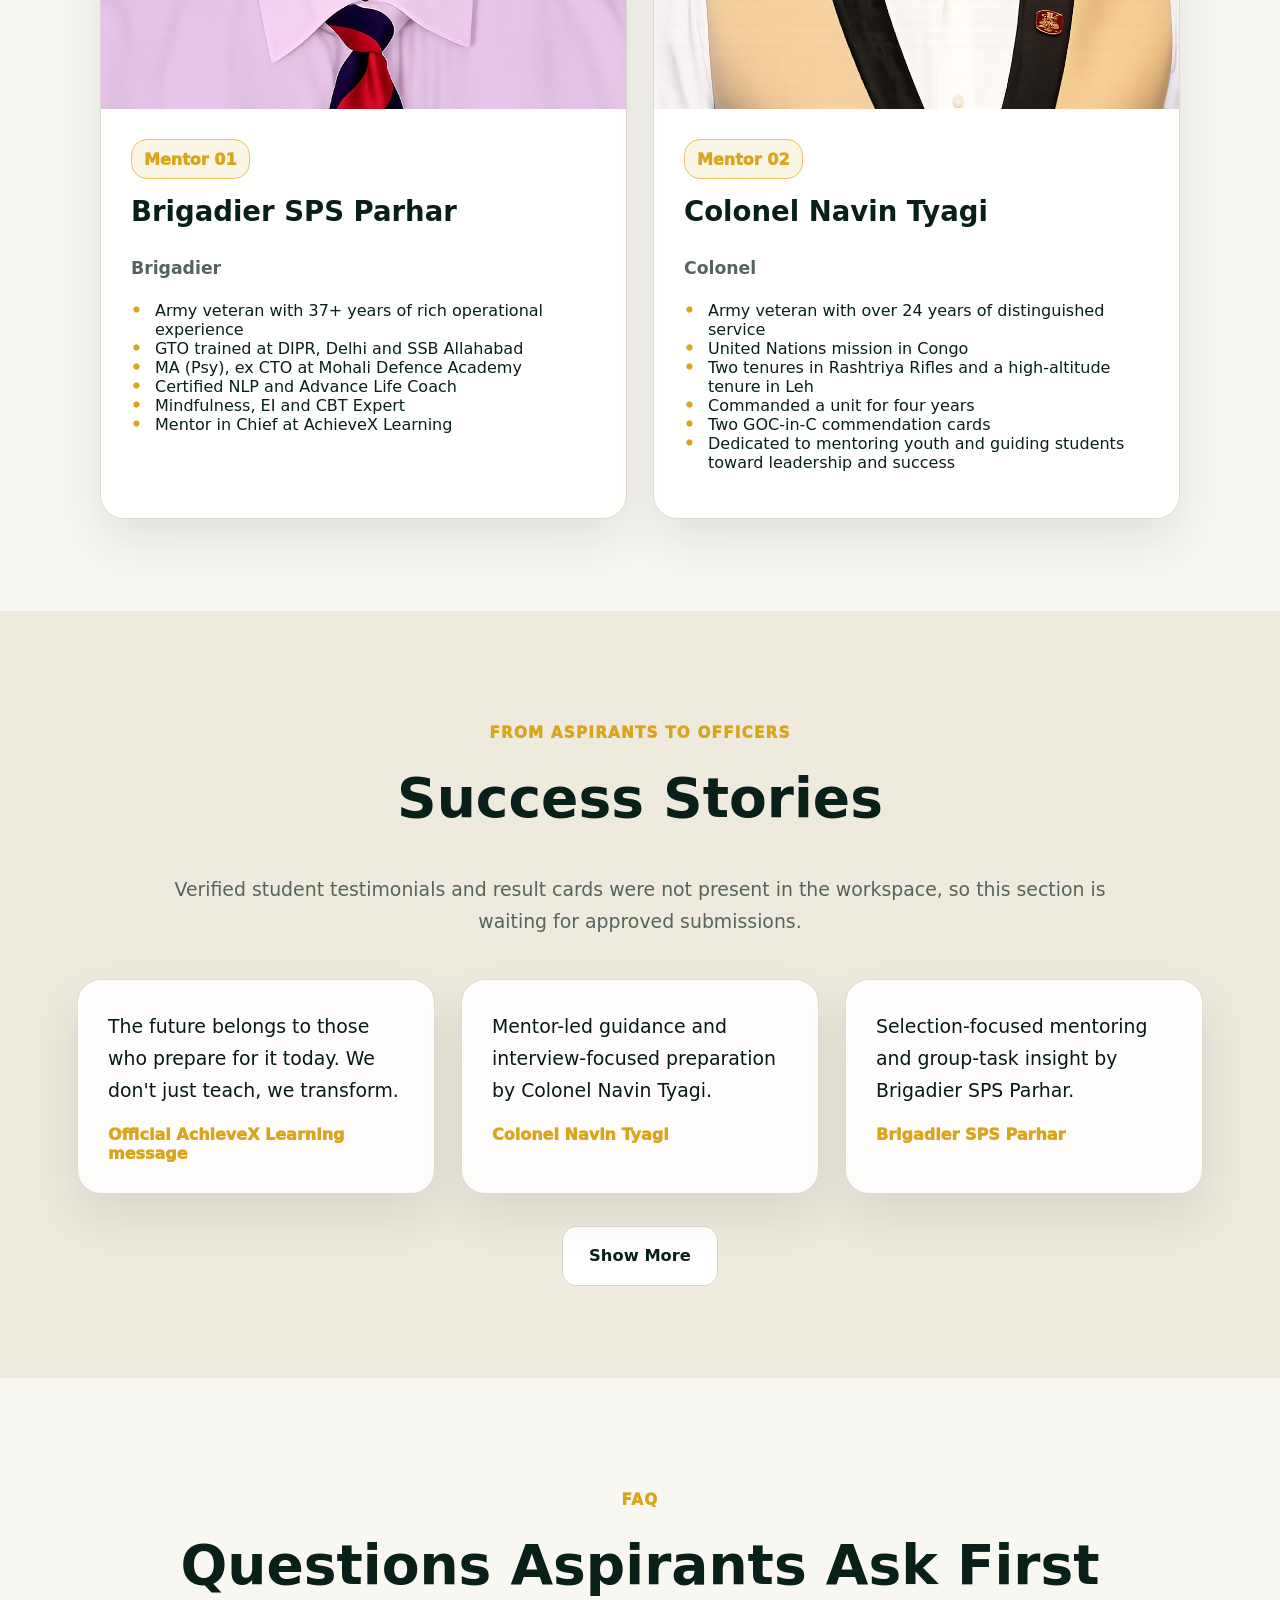
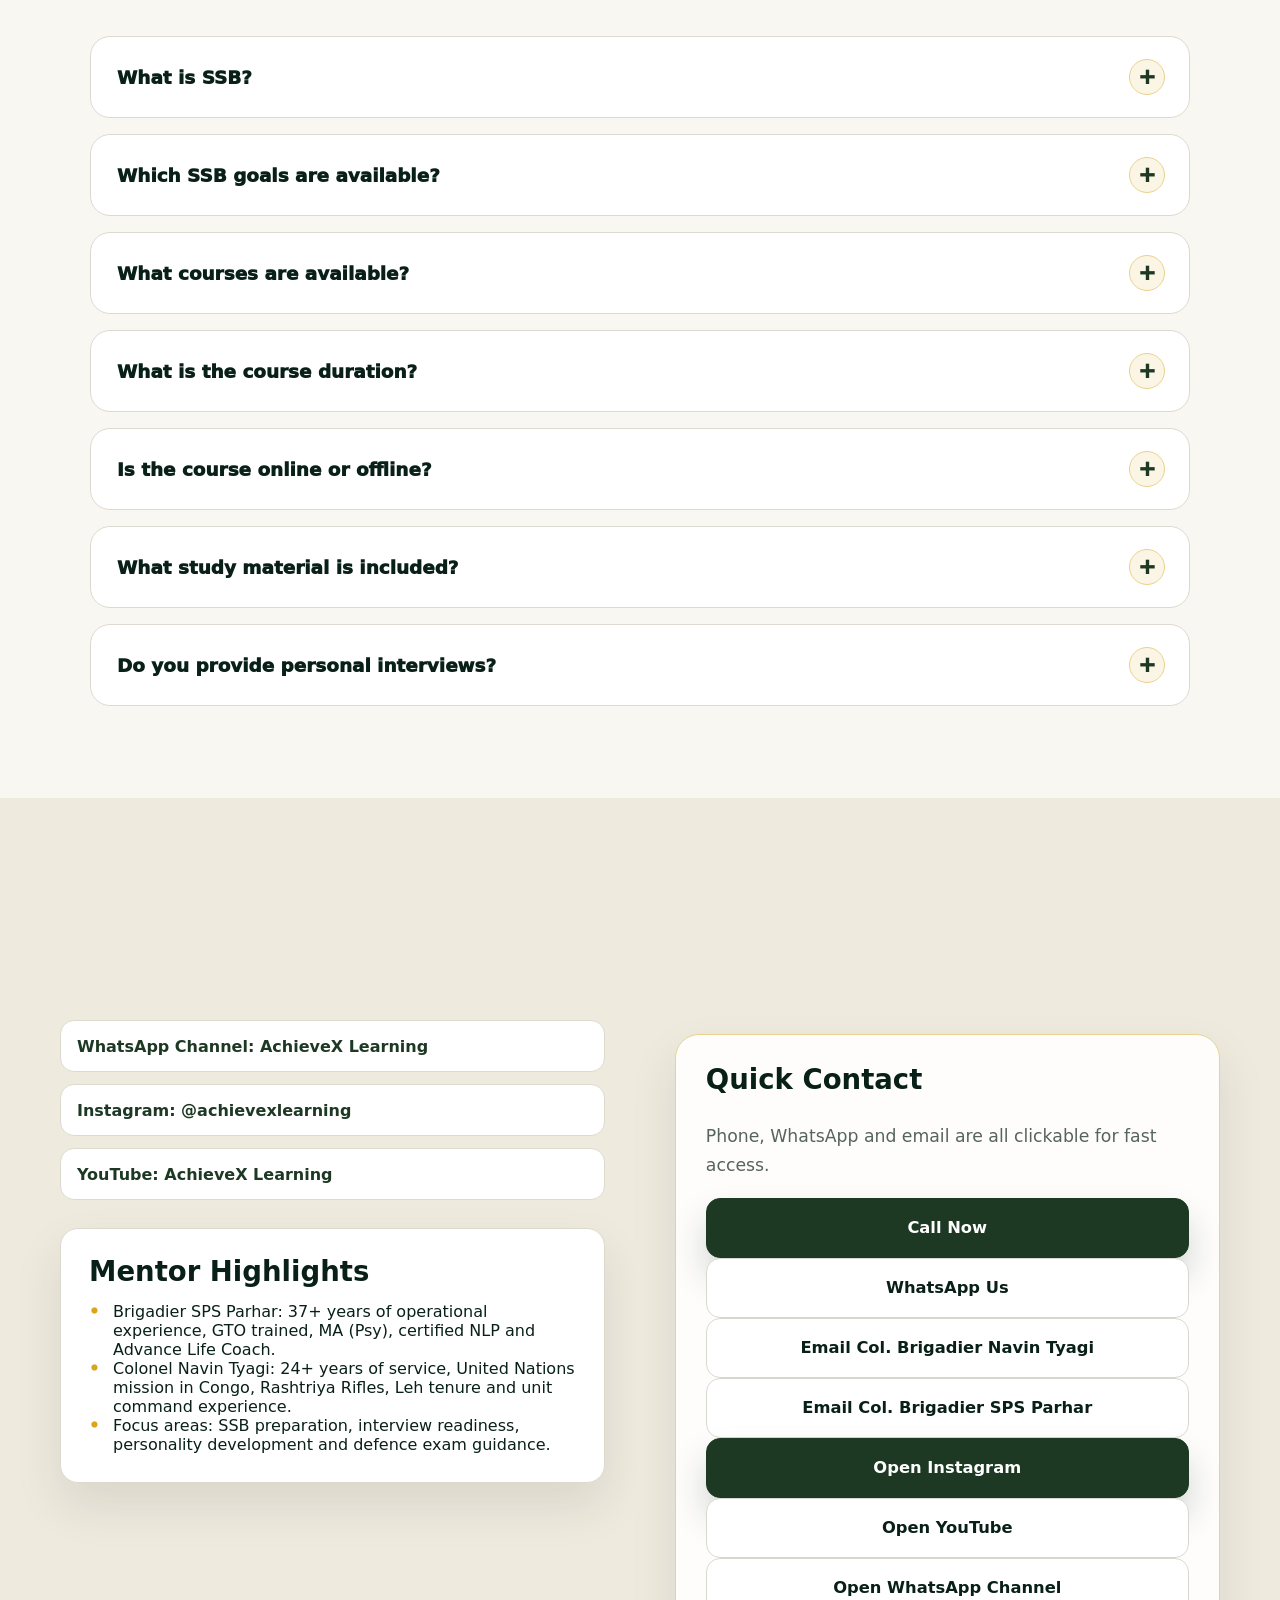
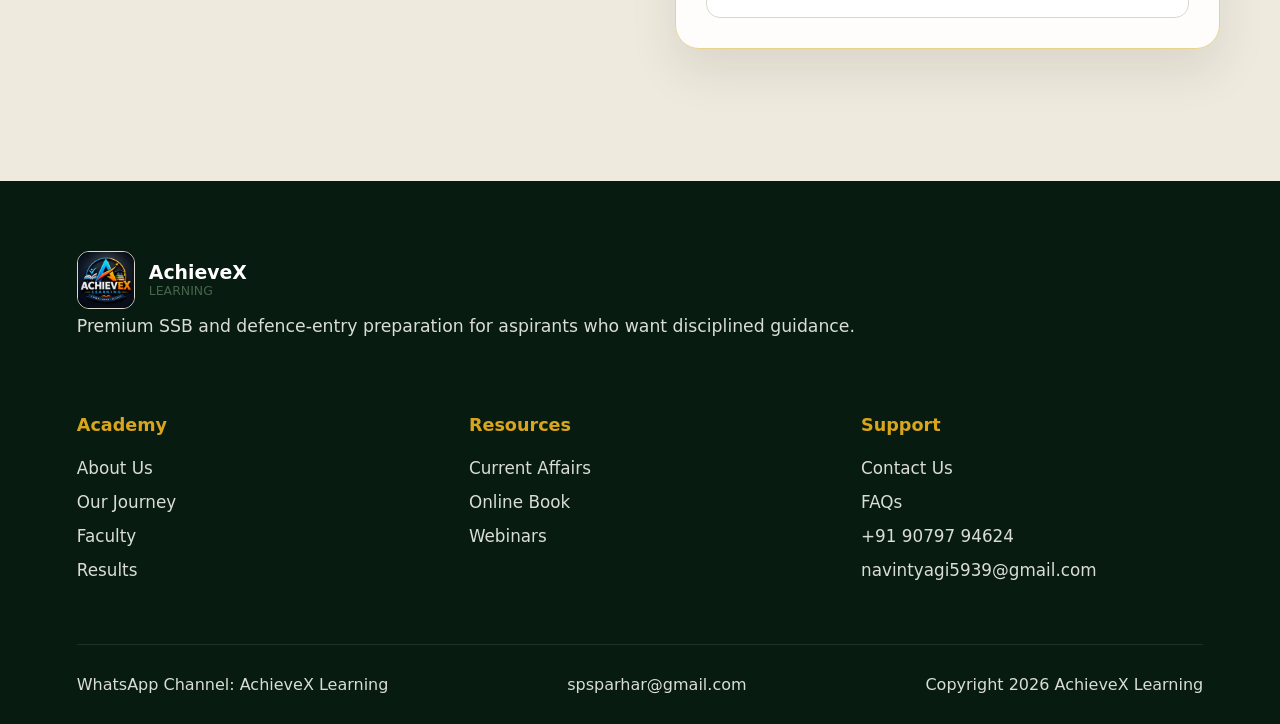
==== commit bf275797: "Add files via upload" ====
--- a/index.html
+++ b/index.html
@@ -38,14 +38,14 @@
         </div>
         <figure class="hero-media mentor-hero">
           <div class="mentor-photo-frame mentor-photo-frame-primary">
-            <img class="hero-mentor-image hero-mentor-image-colonel" src="assets/mentors/NAVIN%20TYAGI.jpeg" alt="Colonel Navin Tyagi" />
+            <img class="hero-mentor-image hero-mentor-image-colonel" src="assets/mentors/hero-colonel-navin-tyagi.jpeg" alt="Colonel Navin Tyagi" />
             <div class="mentor-caption">
               <span>Senior Mentor</span>
               <strong>Colonel Navin Tyagi</strong>
             </div>
           </div>
           <div class="mentor-photo-frame mentor-photo-frame-secondary">
-            <img class="hero-mentor-image hero-mentor-image-brigadier" src="assets/mentors/SPS%20PARHAR.jpeg" alt="Brigadier SPS Parhar" />
+            <img class="hero-mentor-image hero-mentor-image-brigadier" src="assets/mentors/hero-brigadier-sps-parhar.jpeg" alt="Brigadier SPS Parhar" />
             <div class="mentor-caption">
               <span>Mentor In Chief</span>
               <strong>Brigadier SPS Parhar</strong>
@@ -57,14 +57,13 @@
           </div>
           <div class="hero-contact-info">
             <p class="eyebrow">Contact Us</p>
-            <h2>Talk To A Defence Mentor</h2>
-            <p>Reach out using the verified phone, WhatsApp channel, emails and address shared in the project screenshots.</p>
+            <h2>Talk to SSB Mentors</h2>
+            <p>Reach out using the verified phone, <a href="https://whatsapp.com/channel/0029Vb7jwqCIiRp0gVyECF0b" target="_blank" rel="noreferrer">WhatsApp channel</a>, emails and address shared in the project screenshots.</p>
             <p><strong>Phone:</strong> <a href="tel:+919079794624">+91 90797 94624</a></p>
             <p><strong>WhatsApp:</strong> <a href="https://wa.me/919079794624" target="_blank" rel="noreferrer">Message on WhatsApp</a></p>
             <p><strong>Email:</strong> <a href="mailto:navintyagi5939@gmail.com">navintyagi5939@gmail.com</a></p>
             <p><strong>Email:</strong> <a href="mailto:spsparhar@gmail.com">spsparhar@gmail.com</a></p>
             <p><strong>Address:</strong> 1503 D4, Kendriya Vihar, Greater Noida, UP</p>
-            <p><strong>Office Hours:</strong> Not shared yet</p>
           </div>
         </figure>
       </section>
@@ -79,22 +78,22 @@
       <section class="section section-soft" id="study-material">
         <div class="section-heading"><p class="eyebrow">Practice Resources</p><h2>Online Book</h2></div>
         <div class="card-grid material-grid">
-          <article class="info-card"><span class="pill">TAT</span><h3>TAT Story Sets</h3><p>Resource file and access details to be provided by client.</p></article>
-          <article class="info-card accent-card"><span class="pill">WAT</span><h3>WAT Response Builder</h3><p>Practice sets and response builder files to be provided by client.</p></article>
-          <article class="info-card"><span class="pill">SRT</span><h3>SRT Sets</h3><p>PDF/resource connection pending.</p></article>
-          <article class="info-card"><span class="pill">OIR</span><h3>OIR &mdash; Verbal Reasoning</h3><p>PDF/resource connection pending.</p></article>
-          <article class="info-card"><span class="pill">OIR</span><h3>OIR &mdash; Non-Verbal Reasoning</h3><p>PDF/resource connection pending.</p></article>
-          <article class="info-card"><span class="pill">Notes</span><h3>Defence Current Affairs Notes</h3><p>PDF/resource connection pending.</p><a class="btn ghost-btn" href="current-affairs.html">View Monthly PDFs</a></article>
-          <article class="info-card"><span class="pill">Lecturette</span><h3>Lecturette</h3><p>Topics and preparation material to be provided by client.</p></article>
+          <article class="info-card"><span class="pill">TAT</span><h3>TAT Story Sets</h3><p>Coming Soon.</p></article>
+          <article class="info-card accent-card"><span class="pill">WAT</span><h3>WAT Response Builder</h3><p>Coming Soon.</p></article>
+          <article class="info-card"><span class="pill">SRT</span><h3>SRT Sets</h3><p>Coming Soon.</p></article>
+          <article class="info-card"><span class="pill">OIR</span><h3>OIR &mdash; Verbal Reasoning</h3><p>Coming Soon.</p></article>
+          <article class="info-card"><span class="pill">OIR</span><h3>OIR &mdash; Non-Verbal Reasoning</h3><p>Coming Soon.</p></article>
+          <article class="info-card"><span class="pill">Notes</span><h3>Defence Current Affairs Notes</h3><p>More notes coming soon.</p><a class="btn ghost-btn" href="current-affairs.html">View Monthly PDFs</a></article>
+          <article class="info-card"><span class="pill">Lecturette</span><h3>Lecturette</h3><p>Coming Soon.</p></article>
         </div>
       </section>
 
       <section class="section" id="webinars">
-        <div class="section-heading"><p class="eyebrow">Live Mentorship</p><h2>Webinars</h2><p>Upcoming and past sessions with mentors on interviews, psychology and current affairs.</p></div>
+        <div class="section-heading"><p class="eyebrow">Live Mentorship</p><h2>Webinars</h2><p>Webinars with mentors on interviews, psychology and current affairs are coming soon.</p></div>
         <div class="card-grid webinar-grid">
-          <article class="info-card"><span class="pill">Upcoming</span><h3>Webinar details pending</h3><p><strong>Speaker:</strong> To be provided by client<br /><strong>Date:</strong> To be provided by client<br /><strong>Topic:</strong> To be provided by client</p></article>
-          <article class="info-card"><span class="pill">Upcoming</span><h3>Webinar details pending</h3><p><strong>Speaker:</strong> To be provided by client<br /><strong>Date:</strong> To be provided by client<br /><strong>Topic:</strong> To be provided by client</p></article>
-          <article class="info-card"><span class="pill">Upcoming</span><h3>Webinar details pending</h3><p><strong>Speaker:</strong> To be provided by client<br /><strong>Date:</strong> To be provided by client<br /><strong>Topic:</strong> To be provided by client</p></article>
+          <article class="info-card"><span class="pill">Upcoming</span><h3>Coming Soon</h3></article>
+          <article class="info-card"><span class="pill">Upcoming</span><h3>Coming Soon</h3></article>
+          <article class="info-card"><span class="pill">Upcoming</span><h3>Coming Soon</h3></article>
         </div>
       </section>
 
@@ -211,8 +210,8 @@
         <div class="card-grid stories-grid">
           <article class="quote-card"><p>The future belongs to those who prepare for it today. We don't just teach, we transform.</p><strong>Official AchieveX Learning message</strong></article>
           <article class="quote-card story-card">
-            <p>Mentor-led guidance and interview-focused preparation by Colonel Naveen Tyagi.</p>
-            <strong>Colonel Naveen Tyagi</strong>
+            <p>Mentor-led guidance and interview-focused preparation by Colonel Navin Tyagi.</p>
+            <strong>Colonel Navin Tyagi</strong>
           </article>
           <article class="quote-card story-card">
             <p>Selection-focused mentoring and group-task insight by Brigadier SPS Parhar.</p>
@@ -231,7 +230,12 @@
         <div class="section-heading"><p class="eyebrow">FAQ</p><h2>Questions Aspirants Ask First</h2></div>
         <div class="faq-list">
           <details><summary>What is SSB?</summary><p>SSB is a multi-day officer selection process that assesses psychology, group performance, communication and personal interview readiness.</p></details>
-          <details><summary>What study material is included?</summary><p>Study material categories include TAT Story Sets, WAT Response Builder Sets, SRT Sets, OIR, Defence Current Affairs Notes and Lecturette Topic &amp; Material to Prepare.</p></details>
+          <details><summary>Which SSB goals are available?</summary><p>Preparation can be tailored to the entry you are aiming for across the Army, Navy or Air Force. Share your target entry and eligibility with a mentor to discuss a suitable preparation plan.</p></details>
+          <details><summary>What courses are available?</summary><p>Preparation focuses on SSB selection, including psychology tests, GTO tasks, personal interview readiness, current affairs and communication. Contact the mentors for current course and batch details.</p></details>
+          <details><summary>What is the course duration?</summary><p>Duration depends on the course and your preparation needs. Contact the mentors for current schedules and duration options.</p></details>
+          <details><summary>Is the course online or offline?</summary><p>Course format can depend on the current batch. Contact the mentors to confirm whether online or in-person options are available.</p></details>
+          <details><summary>What study material is included?</summary><p>Listed study material includes TAT Story Sets, WAT Response Builder Sets, SRT Sets, OIR, Defence Current Affairs Notes and Lecturette material. Contact the mentors to confirm what is currently available with each course.</p></details>
+          <details><summary>Do you provide personal interviews?</summary><p>Personal interview readiness is part of the mentor guidance. Contact the team to ask about mock interview format and availability.</p></details>
         </div>
       </section>
 
@@ -239,8 +243,8 @@
         <div class="contact-lower">
           <div>
             <div class="social-link-list">
-              <a class="social-link" href="https://whatsapp.com/channel/0029VbZjwaCliRp0gVyECF0b" target="_blank" rel="noreferrer">WhatsApp Channel: AchieveX Learning</a>
-              <a class="social-link" href="https://www.instagram.com/achievex.learning/" target="_blank" rel="noreferrer">Instagram: @achievex.learning</a>
+              <a class="social-link" href="https://whatsapp.com/channel/0029Vb7jwqCIiRp0gVyECF0b" target="_blank" rel="noreferrer">WhatsApp Channel: AchieveX Learning</a>
+              <a class="social-link" href="https://www.instagram.com/achievexlearning?srtk=MXYxdGsxeDh5bTBzZg==" target="_blank" rel="noreferrer">Instagram: @achievexlearning</a>
               <a class="social-link" href="https://www.youtube.com/@AchieveXLearning" target="_blank" rel="noreferrer">YouTube: AchieveX Learning</a>
             </div>
             <article class="poster-summary">
@@ -257,11 +261,11 @@
             <p>Phone, WhatsApp and email are all clickable for fast access.</p>
             <a class="btn dark-btn block-btn" href="tel:+919079794624">Call Now</a>
             <a class="btn ghost-btn block-btn" href="https://wa.me/919079794624" target="_blank" rel="noreferrer">WhatsApp Us</a>
-            <a class="btn ghost-btn block-btn" href="mailto:navintyagi5939@gmail.com">Email Navin Tyagi</a>
-            <a class="btn ghost-btn block-btn" href="mailto:spsparhar@gmail.com">Email SPS Parhar</a>
-            <a class="btn dark-btn block-btn" href="https://www.instagram.com/achievex.learning/" target="_blank" rel="noreferrer">Open Instagram</a>
+            <a class="btn ghost-btn block-btn" href="mailto:navintyagi5939@gmail.com">Email Col. Brigadier Navin Tyagi</a>
+            <a class="btn ghost-btn block-btn" href="mailto:spsparhar@gmail.com">Email Col. Brigadier SPS Parhar</a>
+            <a class="btn dark-btn block-btn" href="https://www.instagram.com/achievexlearning?srtk=MXYxdGsxeDh5bTBzZg==" target="_blank" rel="noreferrer">Open Instagram</a>
             <a class="btn ghost-btn block-btn" href="https://www.youtube.com/@AchieveXLearning" target="_blank" rel="noreferrer">Open YouTube</a>
-            <a class="btn ghost-btn block-btn" href="https://whatsapp.com/channel/0029VbZjwaCliRp0gVyECF0b" target="_blank" rel="noreferrer">Open WhatsApp Channel</a>
+            <a class="btn ghost-btn block-btn" href="https://whatsapp.com/channel/0029Vb7jwqCIiRp0gVyECF0b" target="_blank" rel="noreferrer">Open WhatsApp Channel</a>
           </aside>
         </div>
       </section>
@@ -277,7 +281,7 @@
         <div><h4>Support</h4><a href="#contact">Contact Us</a><a href="#faq">FAQs</a><a href="tel:+919079794624">+91 90797 94624</a><a href="mailto:navintyagi5939@gmail.com">navintyagi5939@gmail.com</a></div>
       </div>
       <div class="footer-bottom">
-        <a href="https://whatsapp.com/channel/0029VbZjwaCliRp0gVyECF0b" target="_blank" rel="noreferrer">WhatsApp Channel: AchieveX Learning</a>
+        <a href="https://whatsapp.com/channel/0029Vb7jwqCIiRp0gVyECF0b" target="_blank" rel="noreferrer">WhatsApp Channel: AchieveX Learning</a>
         <a href="mailto:spsparhar@gmail.com">spsparhar@gmail.com</a>
         <span>Copyright 2026 AchieveX Learning</span>
       </div>
--- a/styles.css
+++ b/styles.css
@@ -378,31 +378,16 @@
 .section-heading p:last-child { font-size: 1.18rem; }
 .dark-heading h2 { color: var(--white); }
 .card-grid { display: grid; grid-template-columns: repeat(3, minmax(0, 1fr)); gap: 26px; max-width: 1475px; margin: 0 auto; }
-.goals-grid { grid-template-columns: repeat(4, minmax(0, 1fr)); }
-.info-card, .course-card, .mag-card, .quote-card, .mentor-card, .contact-card { background: rgba(255, 255, 255, 0.9); border: 1px solid var(--line); border-radius: 24px; box-shadow: var(--shadow); }
-.info-card, .course-card, .mag-card, .quote-card, .mentor-card, .contact-card,
+.info-card, .mag-card, .quote-card, .mentor-card, .contact-card { background: rgba(255, 255, 255, 0.9); border: 1px solid var(--line); border-radius: 24px; box-shadow: var(--shadow); }
+.info-card, .mag-card, .quote-card, .mentor-card, .contact-card,
 .about-mentor-list article, .mission-card, .timeline-grid article, details {
   transition: transform var(--ease), box-shadow var(--ease), border-color var(--ease), background-color var(--ease);
 }
-.info-card, .course-card, .quote-card, .contact-card { padding: 30px; }
-.info-card, .course-card { border-top: 4px solid #dcb431; }
-.mini-badge, .pill { display: inline-flex; align-items: center; justify-content: center; min-width: 56px; min-height: 40px; padding: 8px 12px; border-radius: 16px; border: 1px solid #e7c65d; background: #fbf5e6; color: var(--gold); font-weight: 950; transition: transform var(--ease), background-color var(--ease), border-color var(--ease); }
-.mini-badge { width: 56px; height: 56px; }
-.info-card h3, .course-card h3 { margin: 24px 0 18px; }
-.info-card p, .course-card p { margin-bottom: 22px; }
-.goal-card {
-  min-height: 315px;
-  display: flex;
-  flex-direction: column;
-}
-.goal-card .btn { margin-top: auto; }
-.course-card {
-  display: flex;
-  flex-direction: column;
-}
-.course-card ul { padding-left: 20px; margin: 22px 0; color: var(--ink); font-size: 1.05rem; line-height: 1.9; }
-.course-card li::marker { color: var(--gold); }
-.price { display: block; margin: 18px 0 32px; color: var(--gold); font-size: 2rem; font-weight: 950; }
+.info-card, .quote-card, .contact-card { padding: 30px; }
+.info-card { border-top: 4px solid #dcb431; }
+.pill { display: inline-flex; align-items: center; justify-content: center; min-width: 56px; min-height: 40px; padding: 8px 12px; border-radius: 16px; border: 1px solid #e7c65d; background: #fbf5e6; color: var(--gold); font-weight: 950; transition: transform var(--ease), background-color var(--ease), border-color var(--ease); }
+.info-card h3 { margin: 24px 0 18px; }
+.info-card p { margin-bottom: 22px; }
 .feature-list { padding-left: 0; list-style: none; }
 .feature-list li {
   position: relative;
@@ -415,46 +400,13 @@
   font-weight: 950;
   content: "\2022";
 }
-.price-block {
-  display: grid;
-  gap: 8px;
-  margin: auto 0 30px;
-}
-.original-price {
-  color: #7a827b;
-  font-size: 1rem;
-  font-weight: 850;
-}
-.offer-price {
-  color: var(--gold);
-  font-size: 2.2rem;
-  font-weight: 950;
-  line-height: 1;
-}
-.pending-price span {
-  display: inline-flex;
-  align-items: center;
-  width: fit-content;
-  min-height: 42px;
-  padding: 9px 14px;
-  border: 1px solid #ead28a;
-  border-radius: 14px;
-  background: #fbf5e6;
-  color: #5f665f;
-  font-weight: 900;
-}
-.button-row { display: flex; gap: 14px; flex-wrap: wrap; }
-.interview-options { display: grid; gap: 8px; margin: 0 0 24px; }
-.interview-options .text-button { justify-content: flex-start; }
-.brochure-btn { min-width: 190px; }
 .mag-card { padding: 30px; overflow: hidden; }
 .cover { display: grid; align-content: space-between; height: 516px; padding: 30px 24px; border-radius: 20px; color: #111b15; background: radial-gradient(circle at 25% 20%, rgba(255, 255, 255, 0.24), transparent 18%), #506a40; transition: transform 360ms ease, filter var(--ease); }
 .cover span { font-size: 1rem; }
 .cover strong { color: #edc633; font-size: 2rem; }
 .cover small { align-self: end; font-size: 1rem; }
 .mag-card h3 { margin: 22px 0 14px; }
-.mag-card .btn { margin-top: 8px; }
-.material-grid, .tests-grid { grid-template-columns: repeat(3, minmax(0, 1fr)); }
+.material-grid { grid-template-columns: repeat(3, minmax(0, 1fr)); }
 .accent-card { border-color: #e7c65d; }
 .updates-layout {
   display: grid;
@@ -489,6 +441,9 @@
   grid-template-columns: 1fr;
   align-items: start;
   min-height: 132px;
+}
+.resource-list:not(.monthly-list) .resource-card {
+  grid-template-columns: minmax(74px, 0.4fr) minmax(0, 1fr);
 }
 .monthly-list .text-button {
   width: 100%;
@@ -511,6 +466,11 @@
 .resource-card span {
   color: var(--muted);
   font-weight: 800;
+}
+.material-grid .info-card p:last-child,
+.webinar-grid .info-card p:last-child,
+.mag-card p:last-child {
+  margin-bottom: 0;
 }
 .text-button {
   display: inline-flex;
@@ -720,20 +680,14 @@
 details p { padding: 0 26px 24px; margin: 0; }
 .contact-section { align-items: start; }
 .contact-section iframe { width: 100%; max-width: 660px; height: 300px; margin-top: 28px; border: 0; border-radius: 18px; filter: grayscale(100%) invert(88%); }
-.social-link-list,
-.portal-grid {
+.social-link-list {
   display: grid;
   gap: 12px;
 }
 .social-link-list {
   margin: 20px 0 0;
 }
-.portal-grid {
-  grid-template-columns: repeat(2, minmax(0, 1fr));
-  margin-top: 26px;
-}
-.social-link,
-.portal-link {
+.social-link {
   display: flex;
   align-items: center;
   min-height: 52px;
@@ -787,17 +741,13 @@
 .site-footer { padding: 70px clamp(34px, 6vw, 120px) 30px; background: #071b10; color: var(--white); }
 .site-footer p, .site-footer a { color: #d9ddd6; }
 .site-footer .brand-logo-frame { width: 58px; height: 58px; }
-.footer-grid { display: grid; grid-template-columns: repeat(4, 1fr); gap: 50px; margin: 50px 0; }
+.footer-grid { display: grid; grid-template-columns: repeat(3, 1fr); gap: 50px; margin: 50px 0; }
 .footer-grid h4 { color: var(--gold); font-size: 1.1rem; }
 .footer-grid a,
 .footer-pending { display: block; margin: 14px 0; font-size: 1.05rem; transition: color var(--ease), transform var(--ease); }
 .footer-pending { color: #aeb8ae; }
 .footer-bottom { display: flex; justify-content: space-between; gap: 20px; padding-top: 30px; border-top: 1px solid rgba(255, 255, 255, 0.1); color: #d9ddd6; }
 
-.login-page { min-height: 100vh; display: grid; place-items: center; padding: 28px; background: var(--cream); }
-.login-card { width: min(480px, 100%); padding: 34px; border: 1px solid var(--line); border-radius: 24px; background: var(--white); box-shadow: var(--shadow); }
-.login-card label { display: grid; gap: 8px; margin: 18px 0; color: var(--ink); font-weight: 900; }
-.login-card input { min-height: 52px; border: 1px solid var(--line); border-radius: 12px; padding: 0 14px; font: inherit; transition: border-color var(--ease), box-shadow var(--ease); }
 
 a:focus-visible,
 button:focus-visible,
@@ -832,7 +782,6 @@
     transform: scale(1.035);
   }
   .info-card:hover,
-  .course-card:hover,
   .mag-card:hover,
   .quote-card:hover,
   .mentor-card:hover,
@@ -850,9 +799,7 @@
     border-color: rgba(237, 198, 51, 0.45);
     background: rgba(255, 255, 255, 0.11);
   }
-  .info-card:hover .mini-badge,
   .info-card:hover .pill,
-  .course-card:hover .pill,
   .mentor-card:hover .pill {
     transform: translateY(-2px);
     background: #fff1c8;
@@ -862,8 +809,7 @@
     filter: saturate(1.08);
   }
   .focus-strip span:hover { transform: translateY(-3px); border-color: var(--gold); background: #fff1c8; }
-  .social-link:hover,
-  .portal-link:hover {
+  .social-link:hover {
     transform: translateY(-2px);
     border-color: var(--gold);
     box-shadow: var(--shadow-hover);
@@ -871,12 +817,6 @@
   }
   summary:hover { color: var(--gold); }
   .footer-grid a:hover { color: var(--gold); transform: translateX(4px); }
-  .login-card input:hover { border-color: #e7c65d; }
-}
-
-.login-card input:focus {
-  border-color: var(--gold);
-  box-shadow: 0 0 0 4px rgba(217, 165, 29, 0.16);
 }
 
 .reveal-on-scroll {
@@ -907,7 +847,6 @@
 
 @media (hover: hover) {
   .info-card.reveal-on-scroll.is-visible:hover,
-  .course-card.reveal-on-scroll.is-visible:hover,
   .mag-card.reveal-on-scroll.is-visible:hover,
   .quote-card.reveal-on-scroll.is-visible:hover,
   .mentor-card.reveal-on-scroll.is-visible:hover,
@@ -944,7 +883,7 @@
   .hero, .about-section { grid-template-columns: 1fr; }
   .contact-lower { grid-template-columns: 1fr; }
   .hero-media { min-height: 620px; }
-  .stats-band, .goals-grid, .timeline-grid { grid-template-columns: repeat(2, 1fr); }
+  .stats-band, .timeline-grid { grid-template-columns: repeat(2, 1fr); }
   .card-grid { grid-template-columns: repeat(2, minmax(0, 1fr)); }
   .updates-layout { grid-template-columns: 1fr; }
   .monthly-list { grid-template-columns: repeat(3, minmax(0, 1fr)); }
@@ -1016,7 +955,7 @@
     transform: none;
   }
   .section, .about-section, .contact-section, .journey { padding: 70px 22px; }
-  .stats-band, .card-grid, .goals-grid, .timeline-grid, .journey-gallery, .footer-grid { grid-template-columns: 1fr; }
+  .stats-band, .card-grid, .timeline-grid, .journey-gallery, .footer-grid { grid-template-columns: 1fr; }
   .stats-band { padding: 18px 22px; }
   .stats-band div { border-right: 0; border-bottom: 1px solid rgba(255, 255, 255, 0.16); }
   .cover { height: 360px; }
@@ -1028,8 +967,6 @@
   .resource-card { grid-template-columns: 1fr; }
   .resource-card .text-button,
   .text-button { width: 100%; }
-  .portal-grid { grid-template-columns: 1fr; }
-  .button-row .btn { width: 100%; }
   .focus-strip { grid-template-columns: 1fr; }
   .footer-bottom { flex-direction: column; }
 }
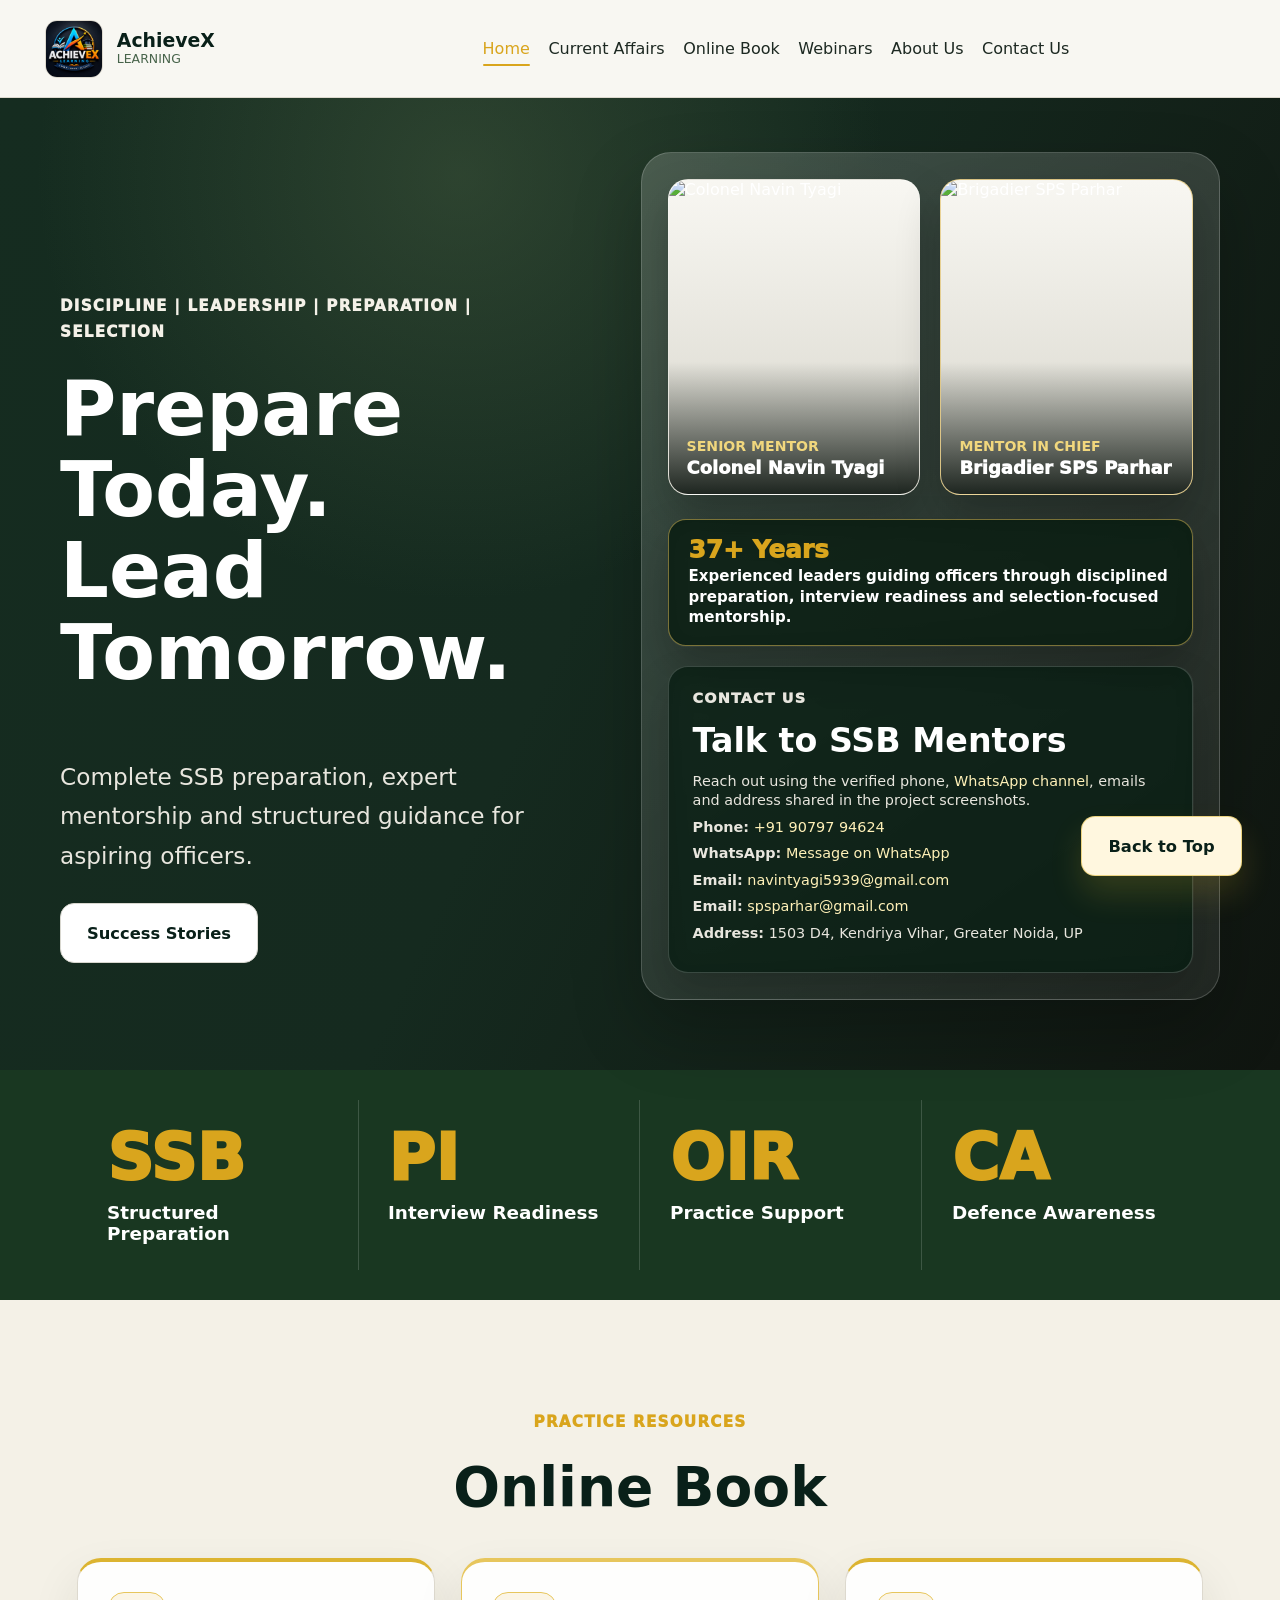
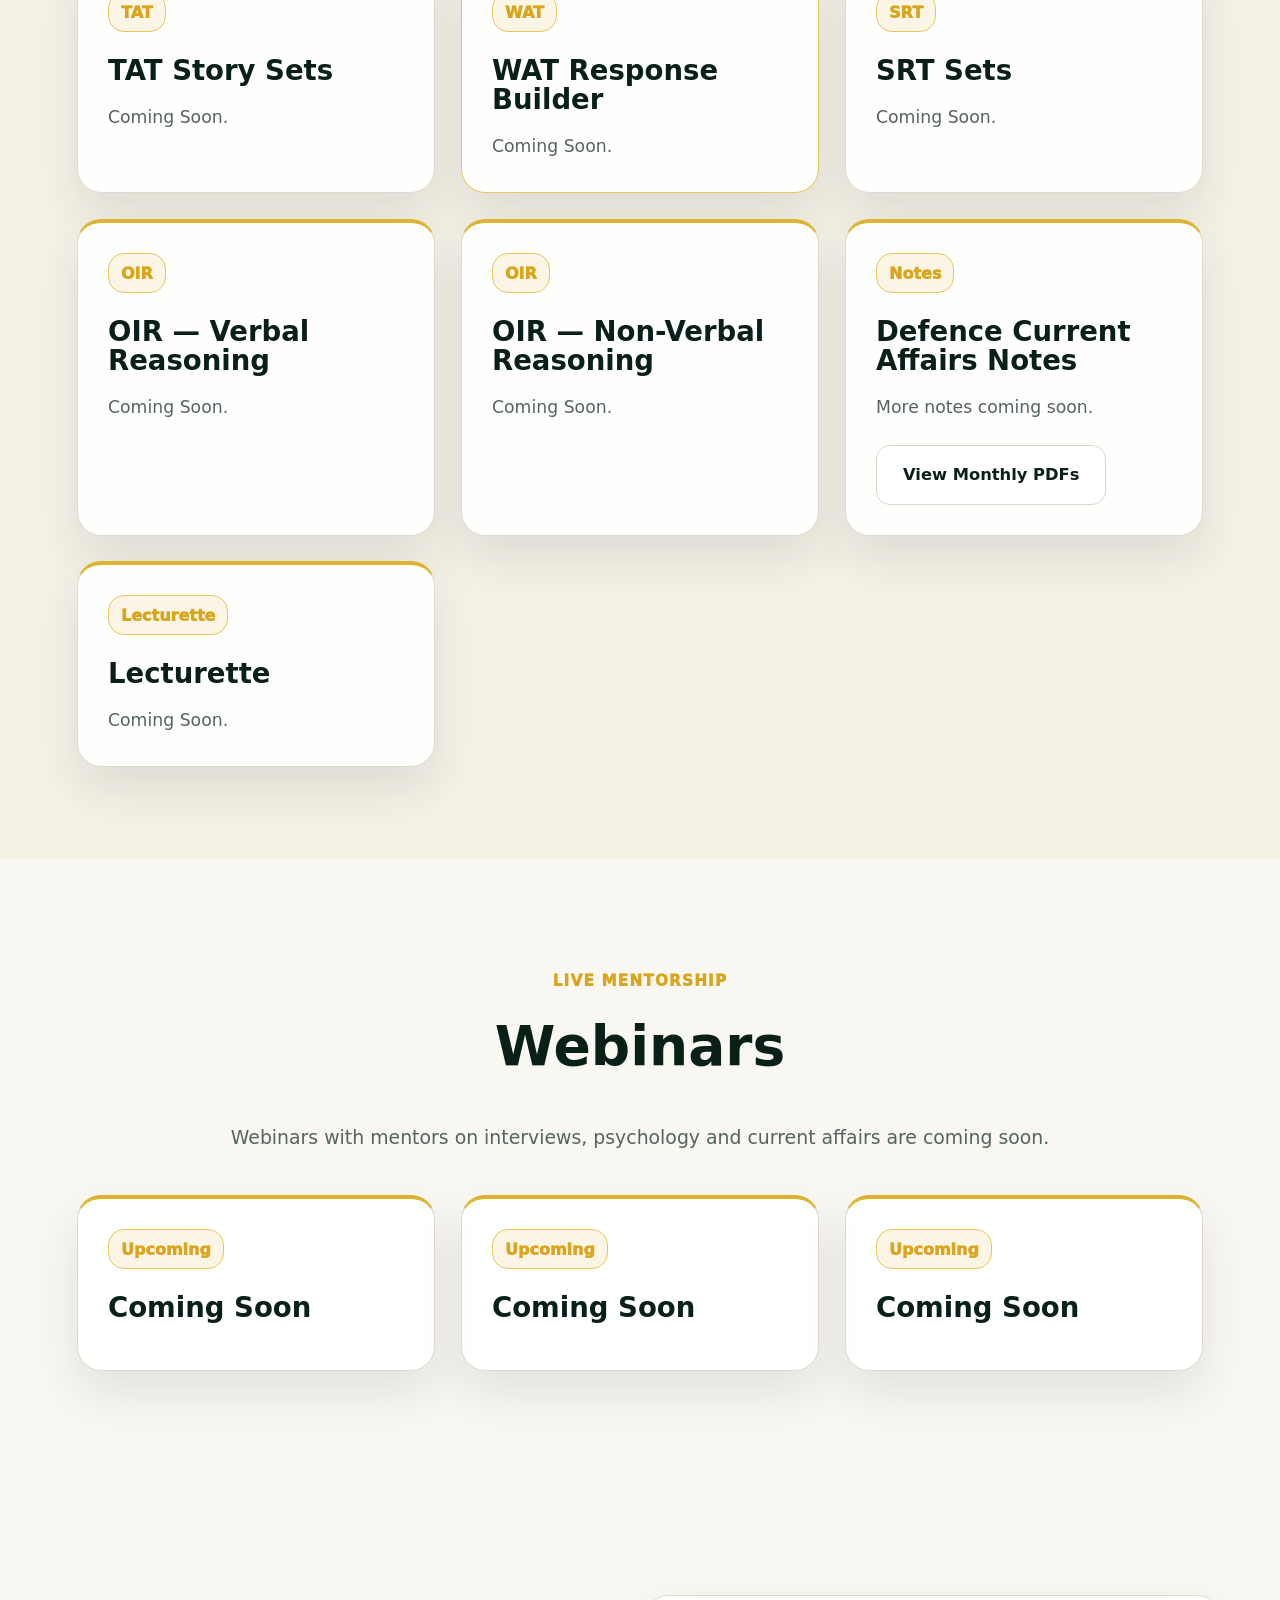
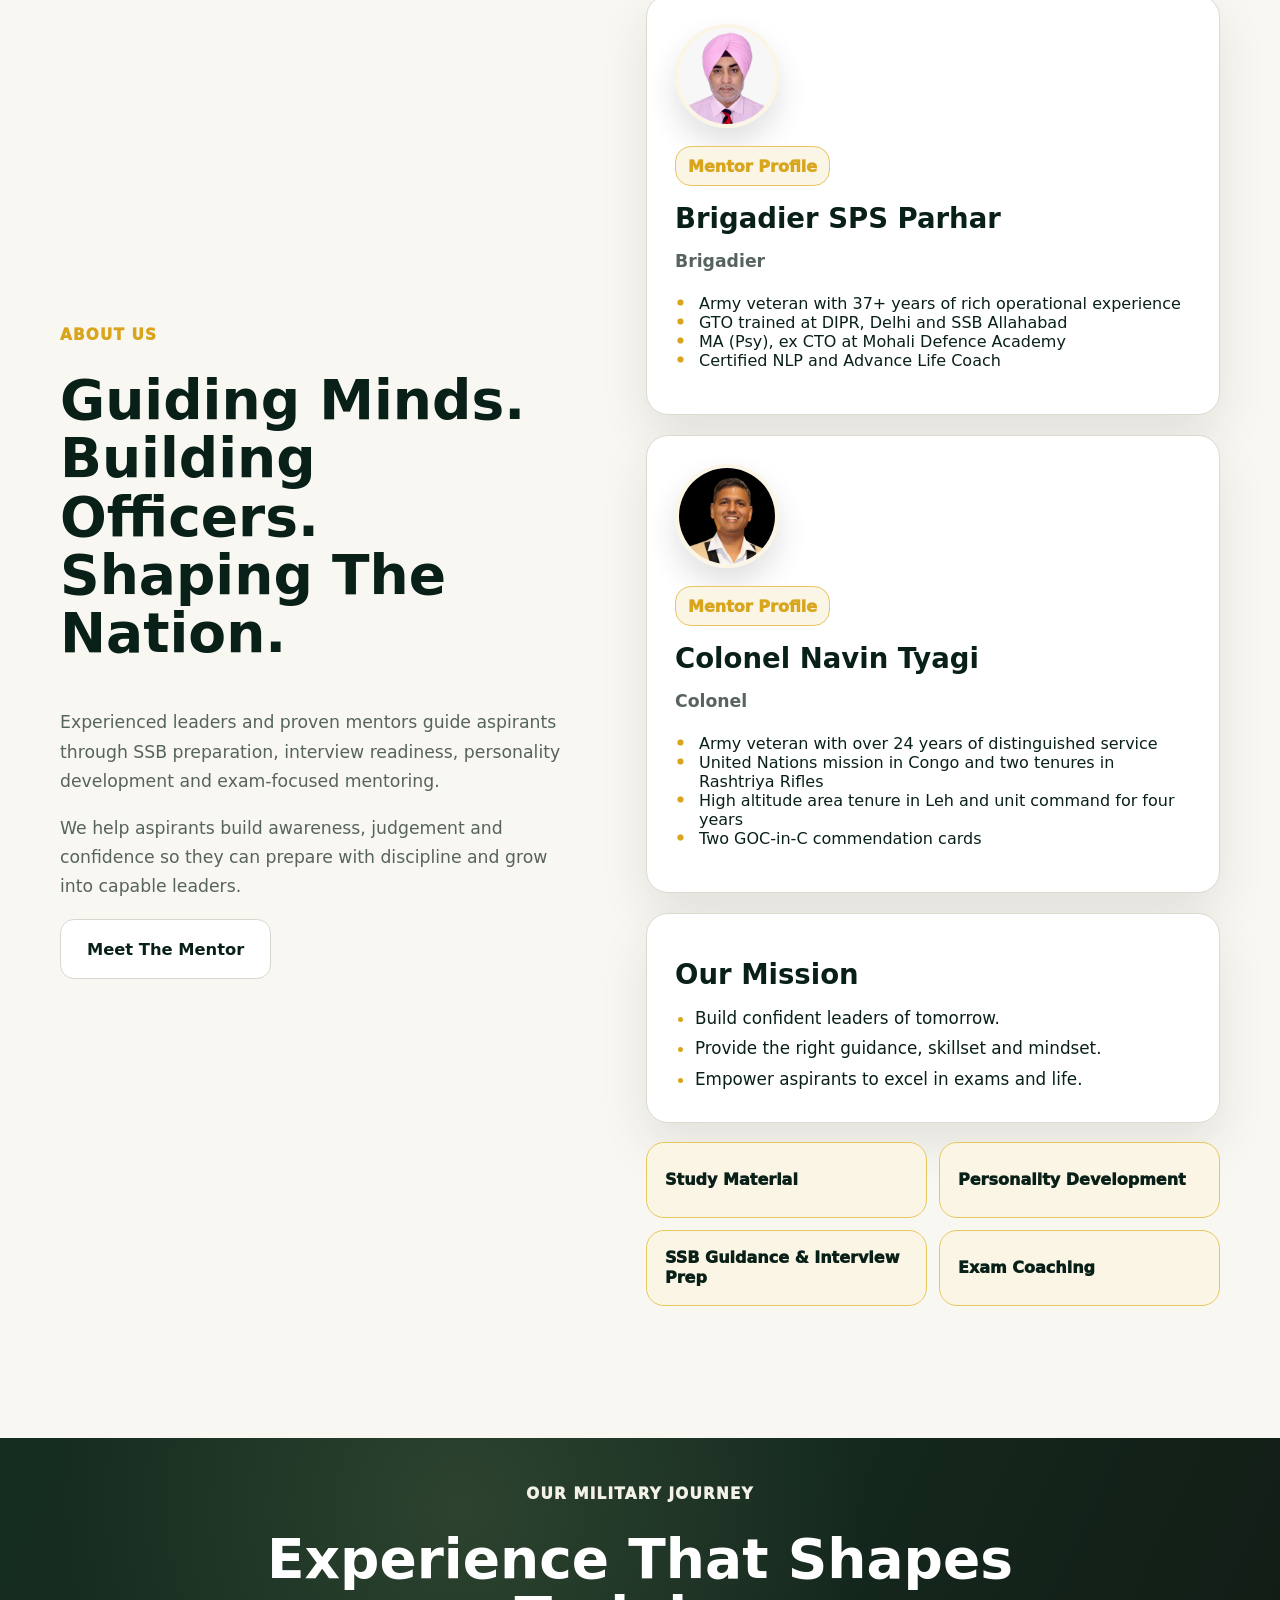
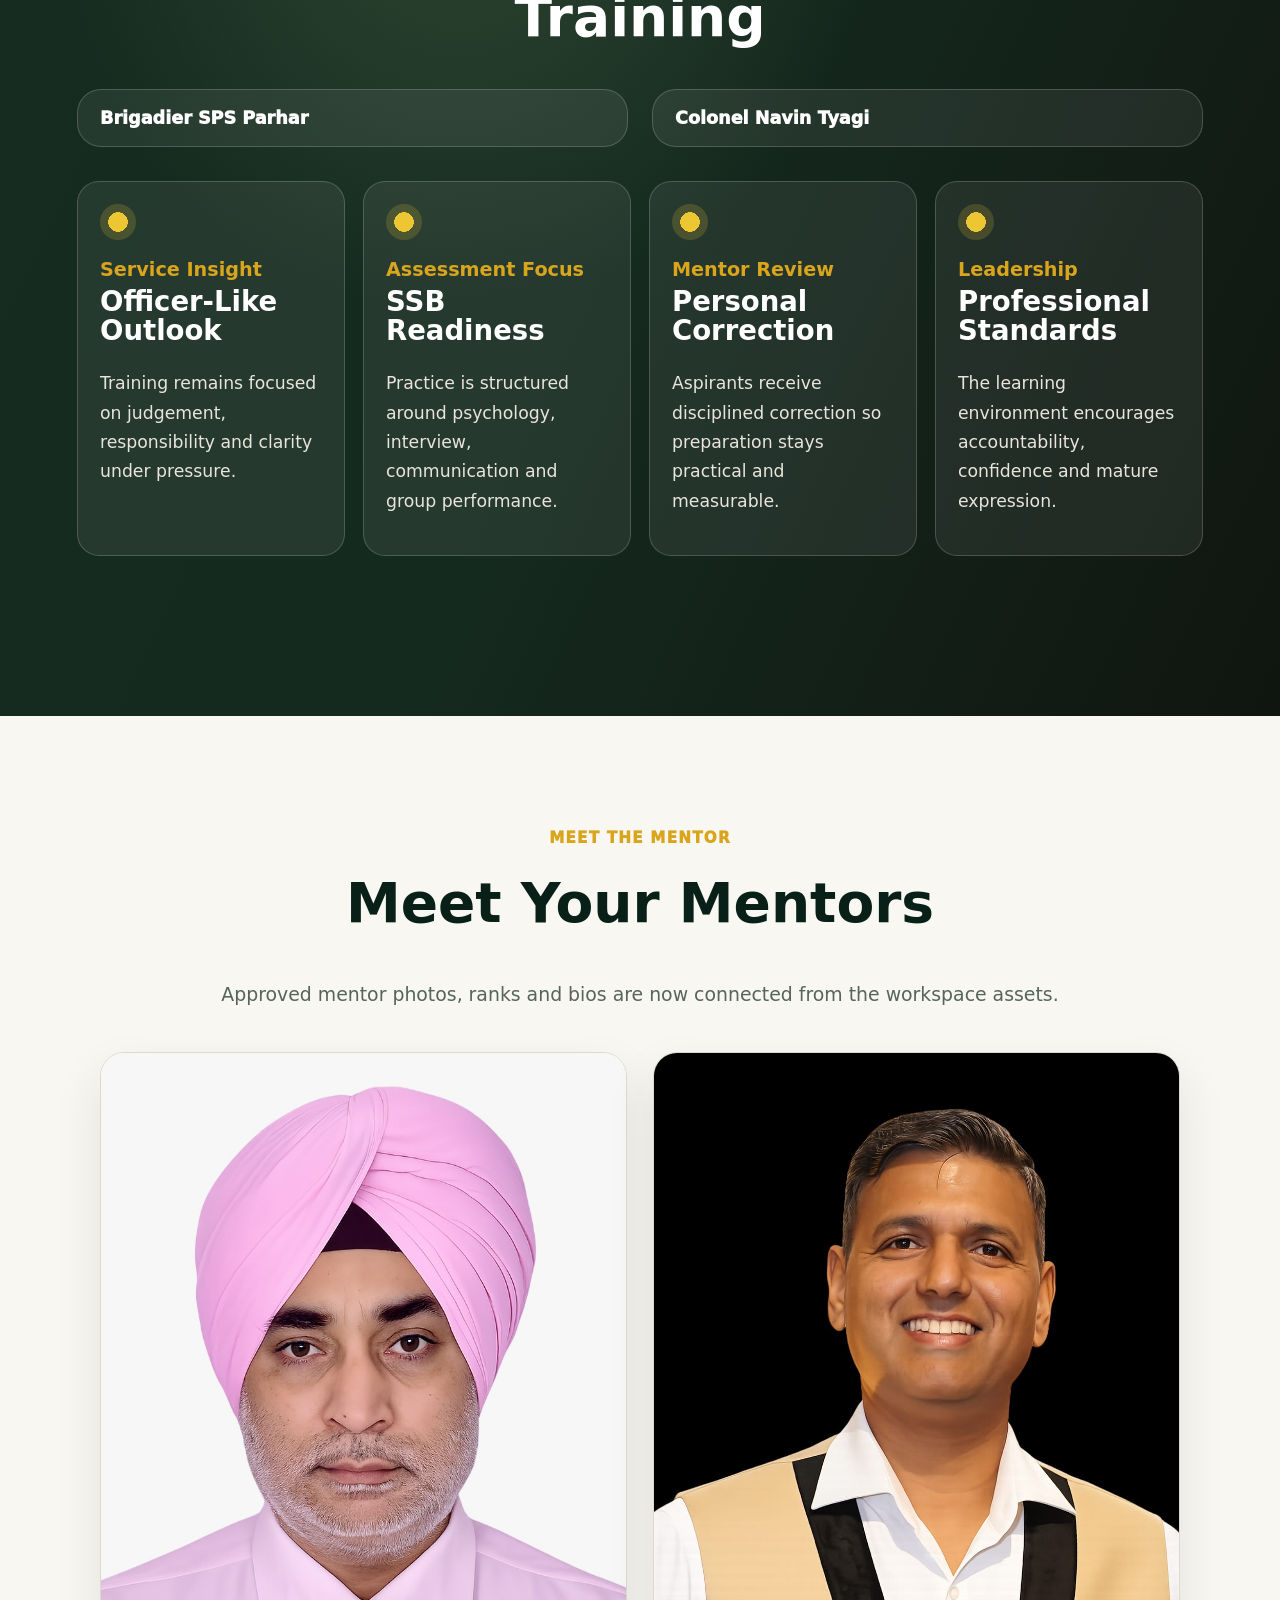
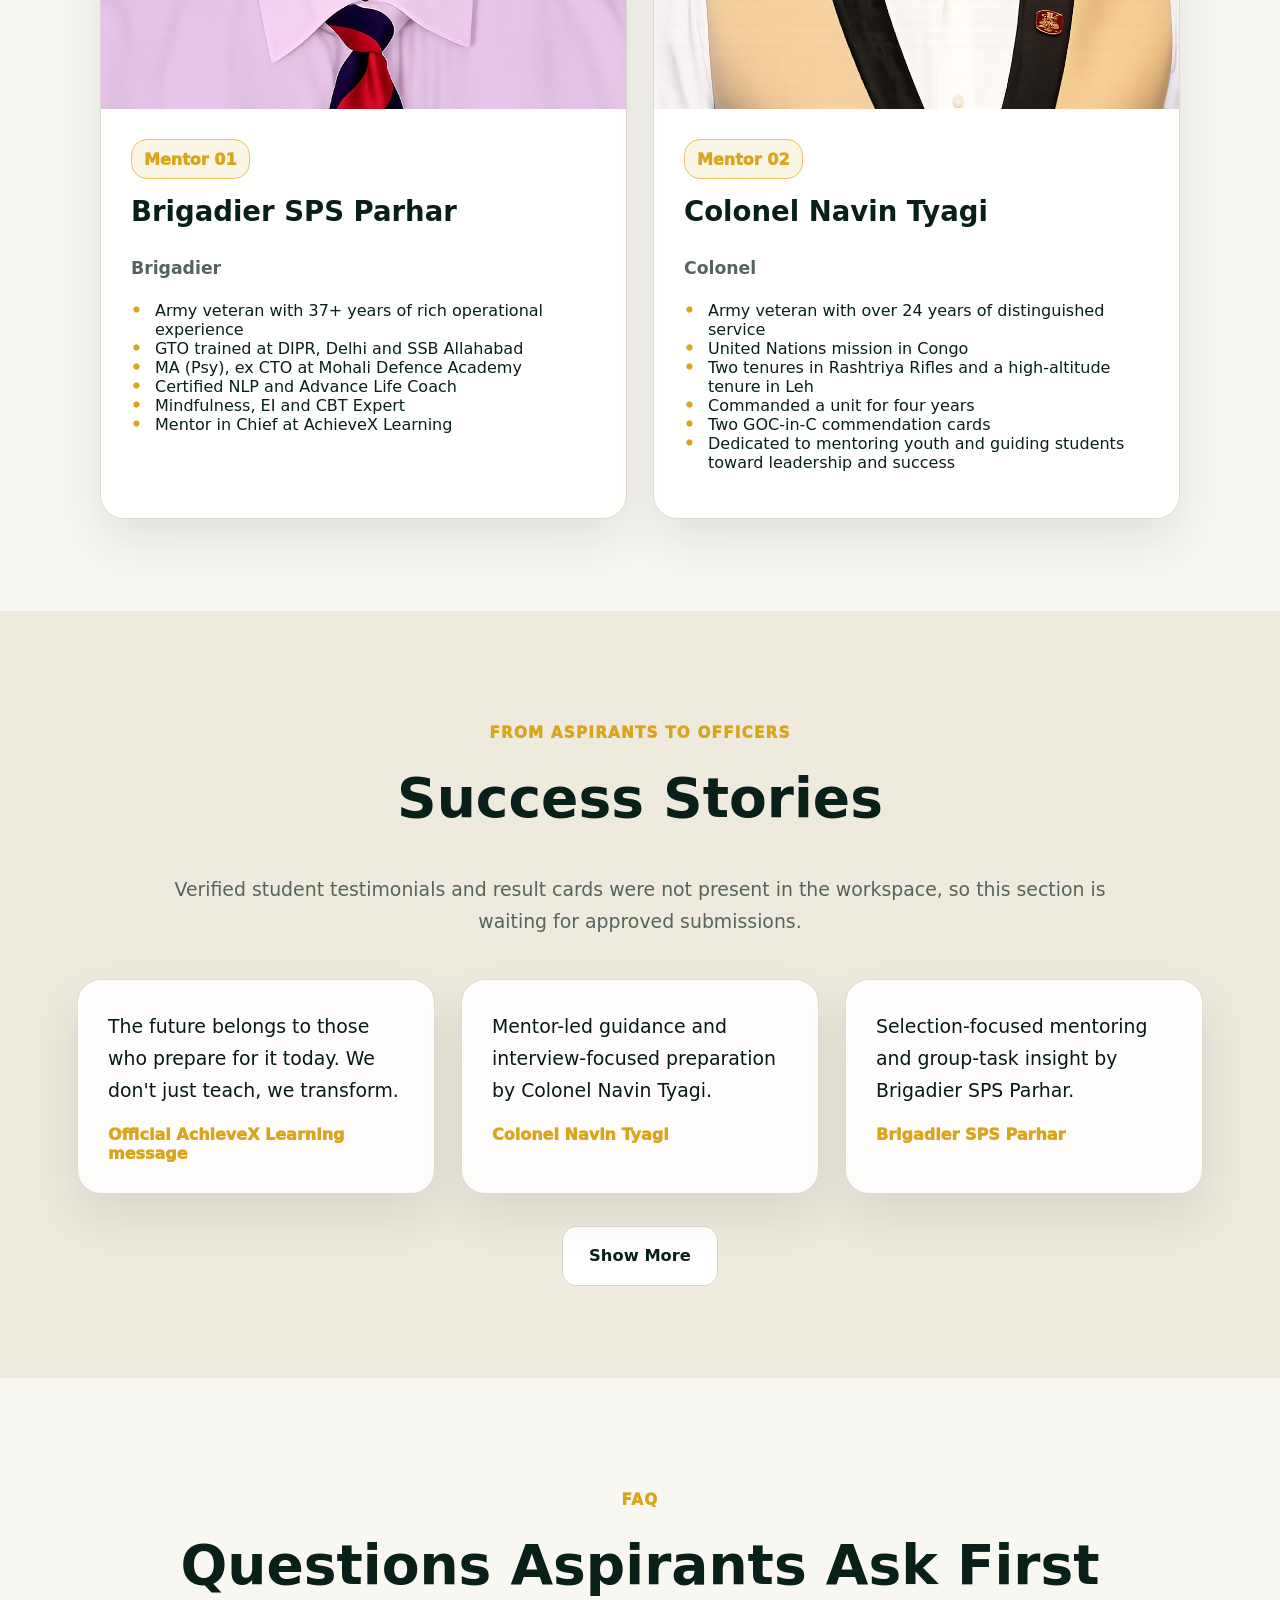
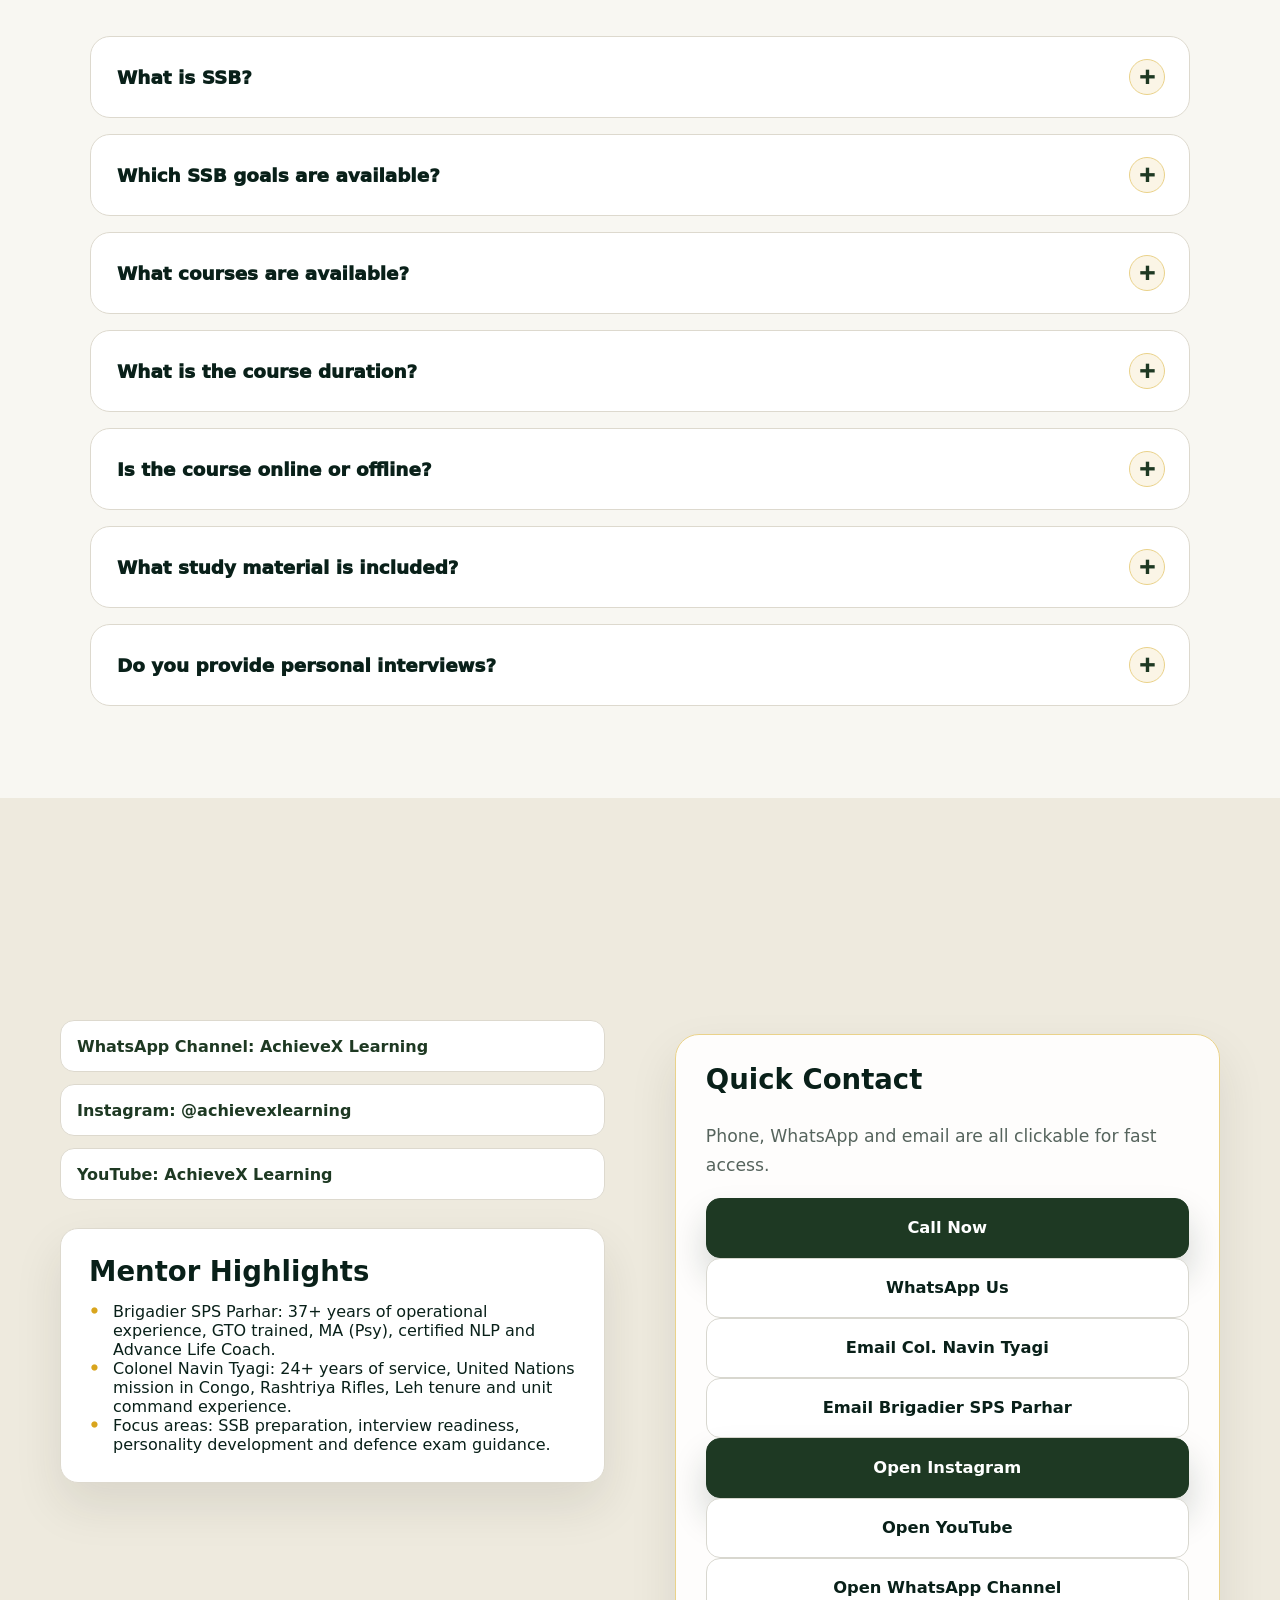
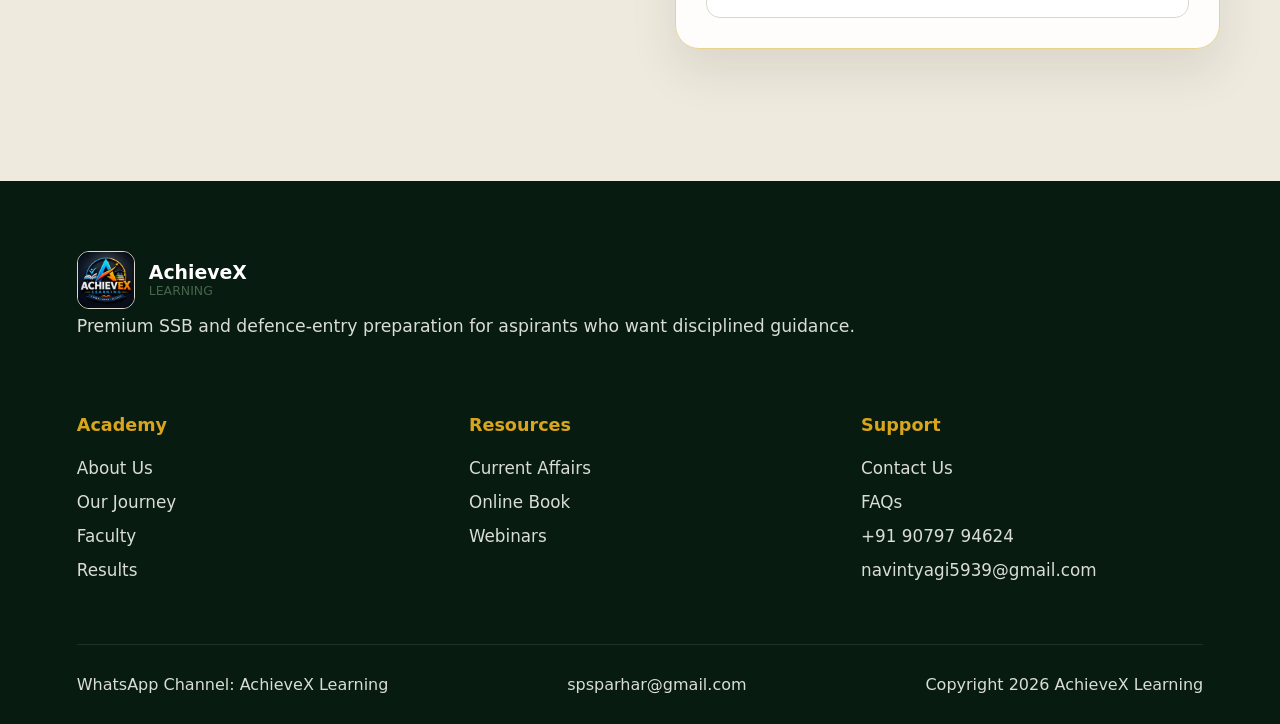
==== commit ddc01427: "Add files via upload" ====
--- a/index.html
+++ b/index.html
@@ -261,8 +261,8 @@
             <p>Phone, WhatsApp and email are all clickable for fast access.</p>
             <a class="btn dark-btn block-btn" href="tel:+919079794624">Call Now</a>
             <a class="btn ghost-btn block-btn" href="https://wa.me/919079794624" target="_blank" rel="noreferrer">WhatsApp Us</a>
-            <a class="btn ghost-btn block-btn" href="mailto:navintyagi5939@gmail.com">Email Col. Brigadier Navin Tyagi</a>
-            <a class="btn ghost-btn block-btn" href="mailto:spsparhar@gmail.com">Email Col. Brigadier SPS Parhar</a>
+            <a class="btn ghost-btn block-btn" href="mailto:navintyagi5939@gmail.com">Email Col. Navin Tyagi</a>
+            <a class="btn ghost-btn block-btn" href="mailto:spsparhar@gmail.com">Email Brigadier SPS Parhar</a>
             <a class="btn dark-btn block-btn" href="https://www.instagram.com/achievexlearning?srtk=MXYxdGsxeDh5bTBzZg==" target="_blank" rel="noreferrer">Open Instagram</a>
             <a class="btn ghost-btn block-btn" href="https://www.youtube.com/@AchieveXLearning" target="_blank" rel="noreferrer">Open YouTube</a>
             <a class="btn ghost-btn block-btn" href="https://whatsapp.com/channel/0029Vb7jwqCIiRp0gVyECF0b" target="_blank" rel="noreferrer">Open WhatsApp Channel</a>
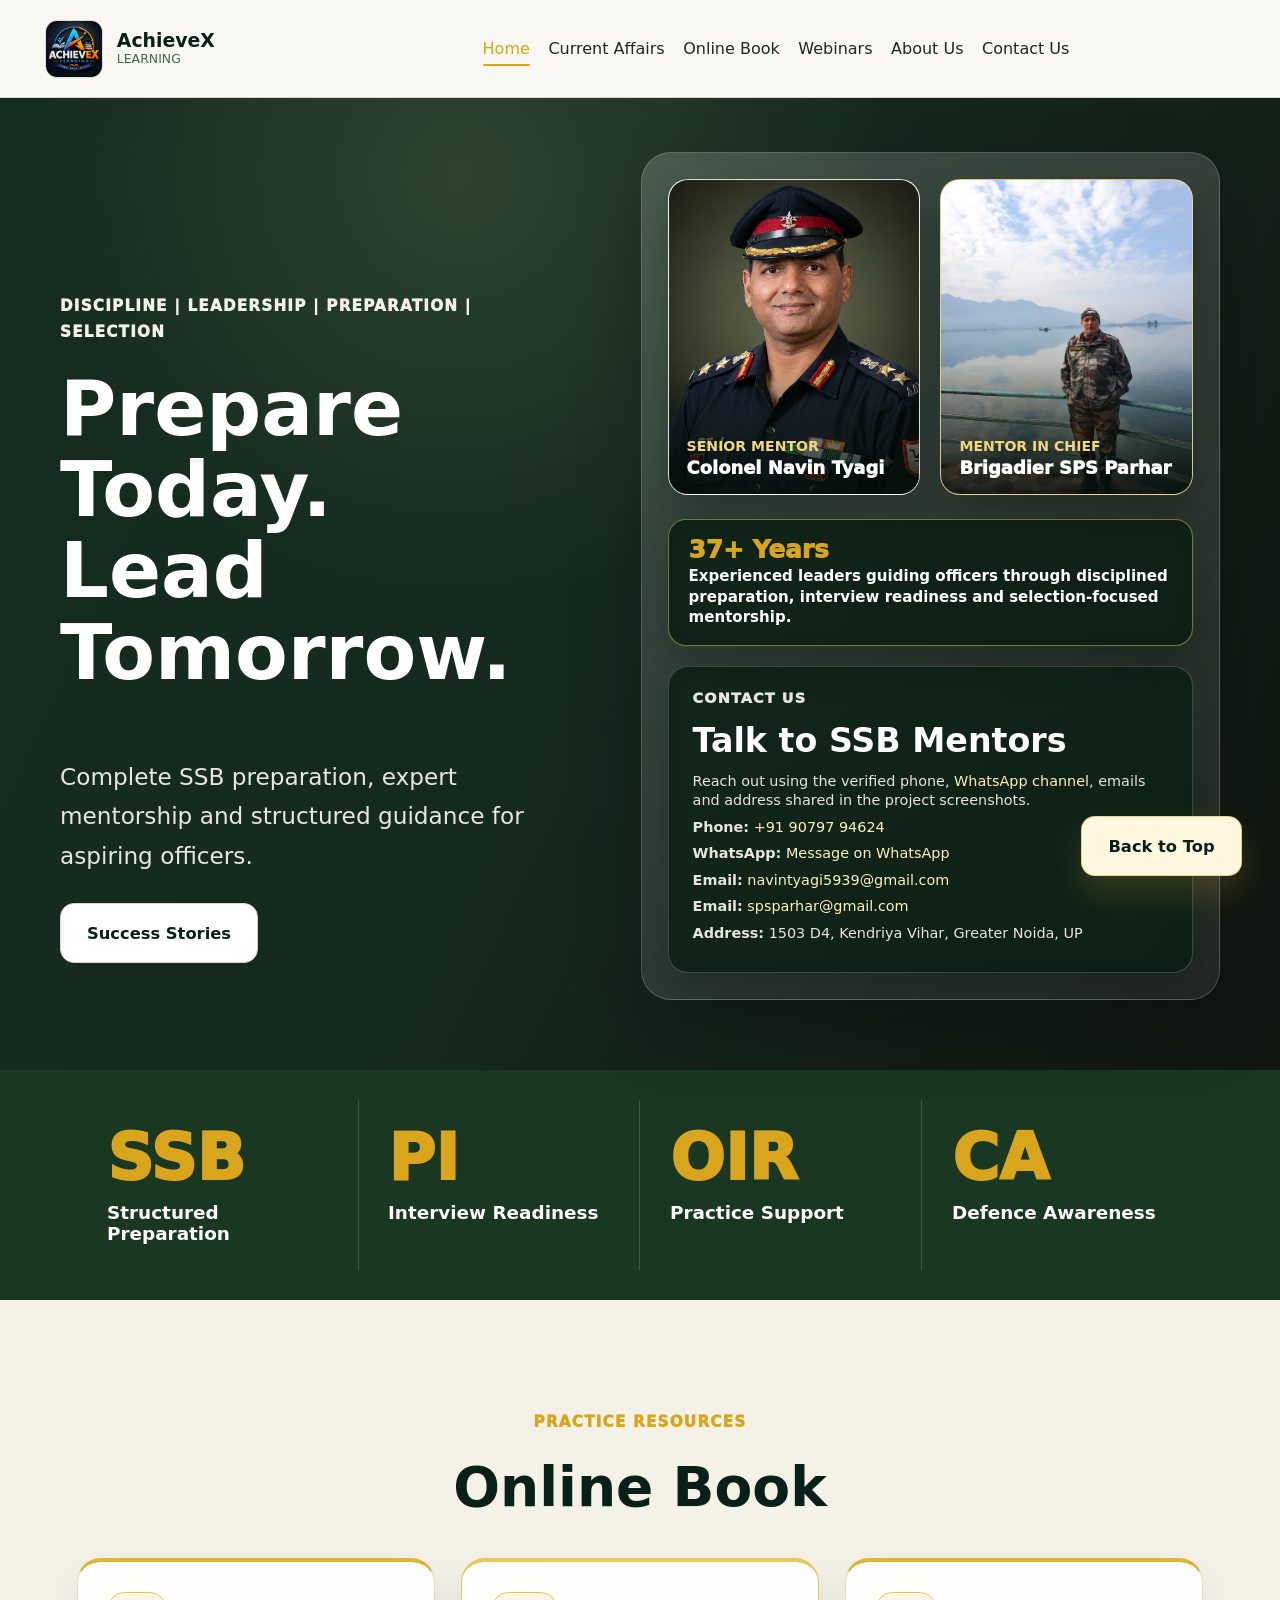
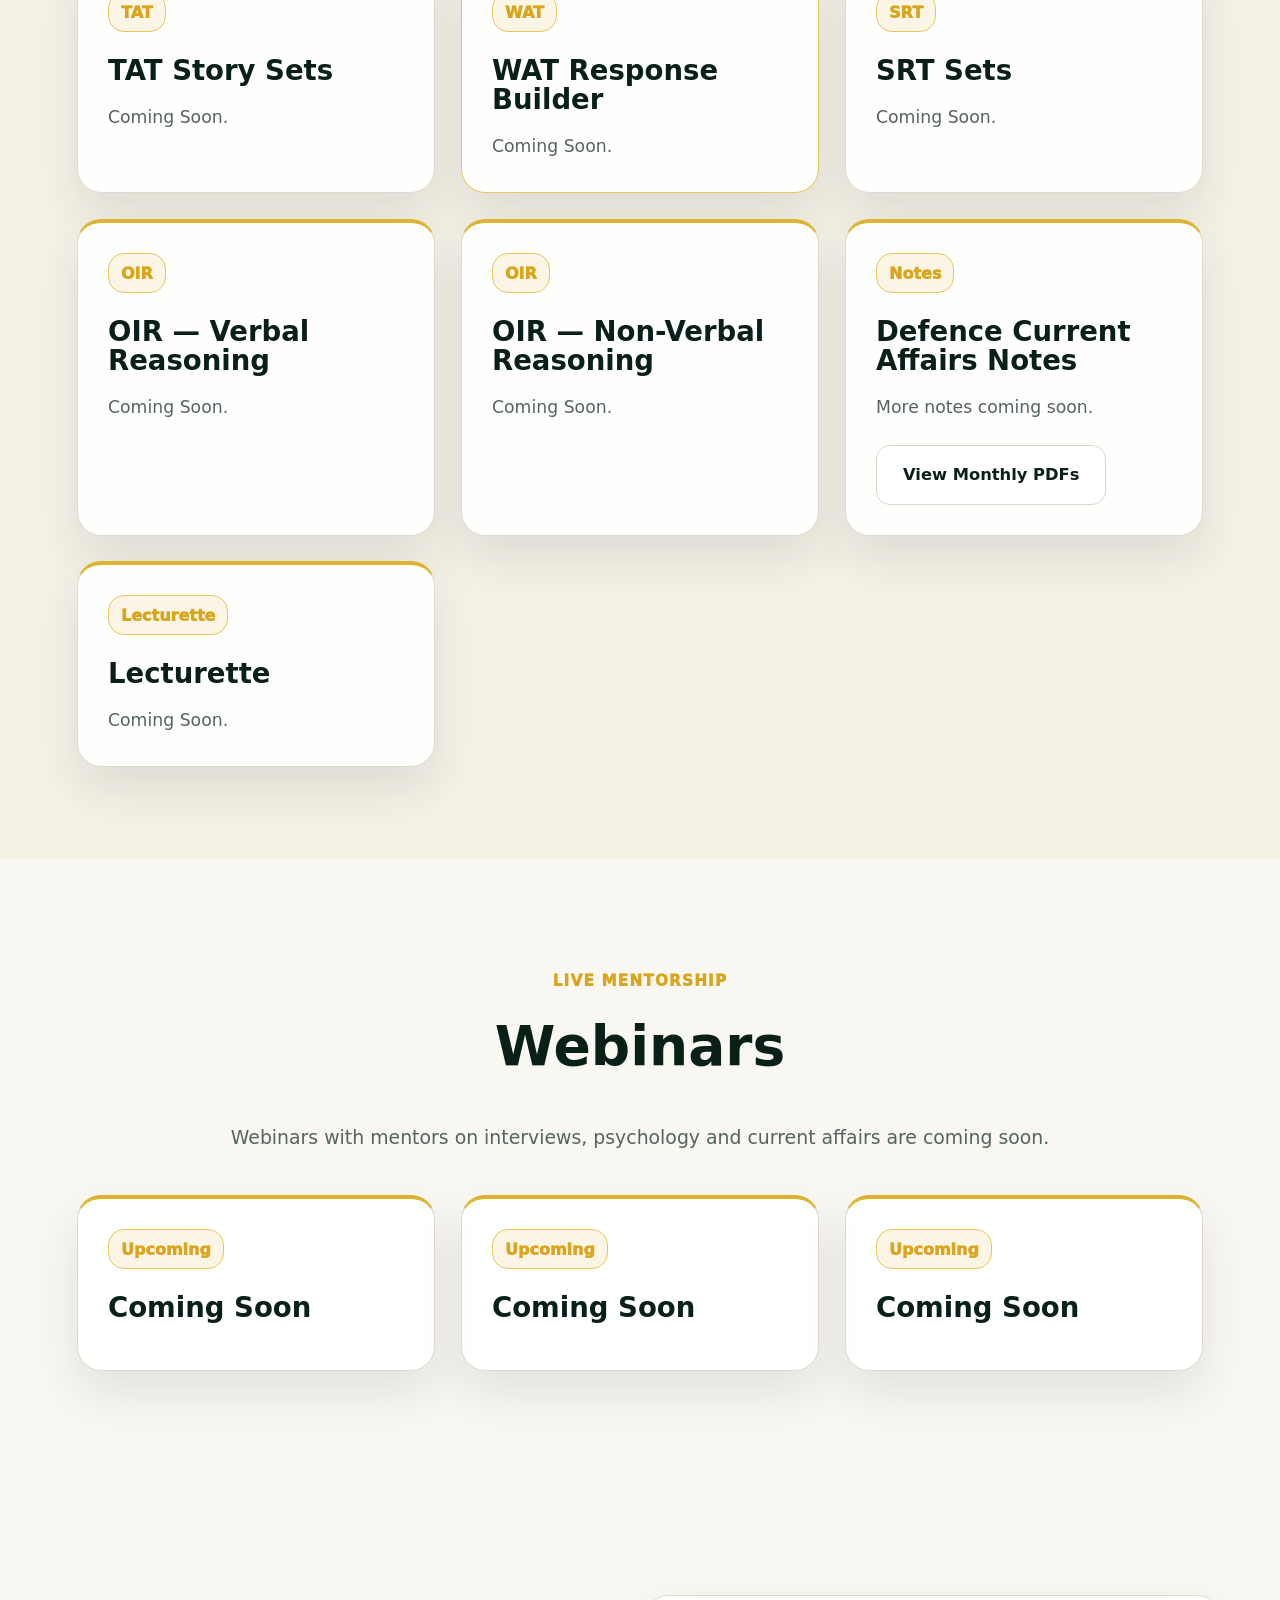
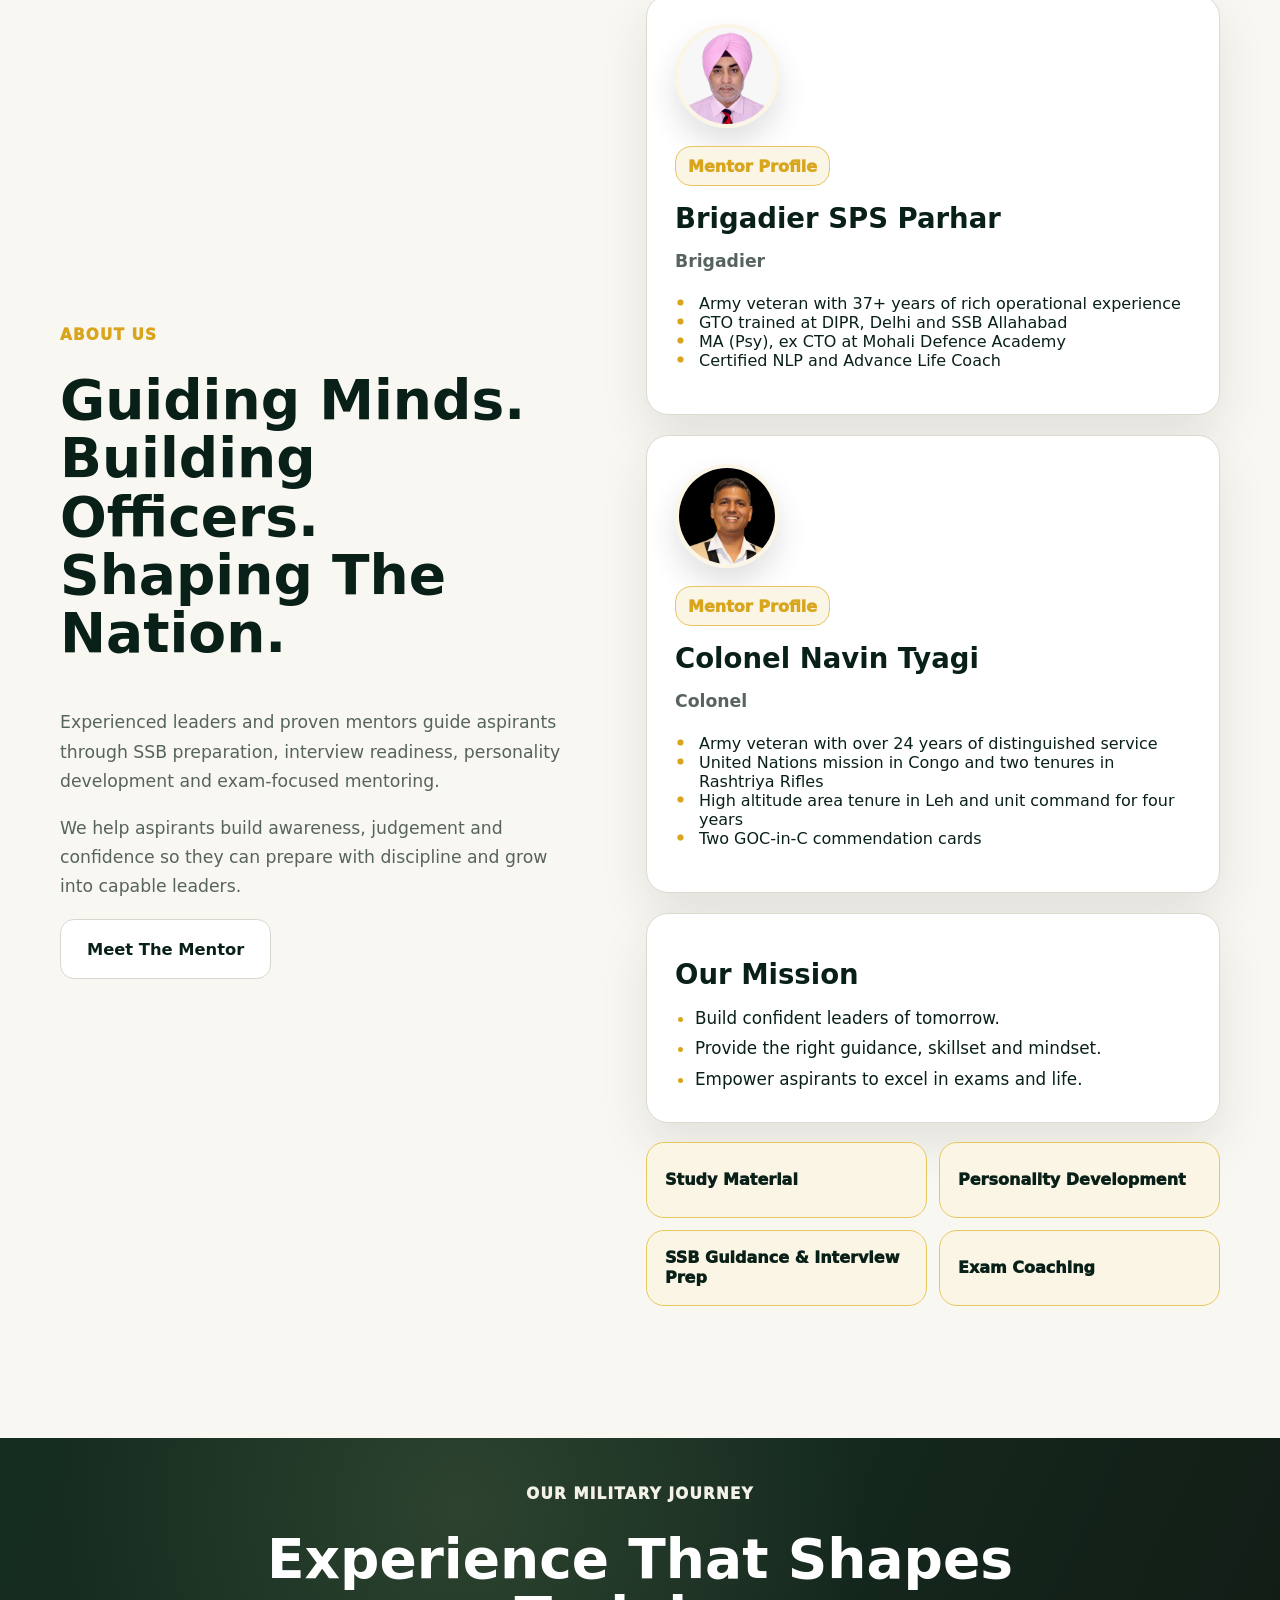
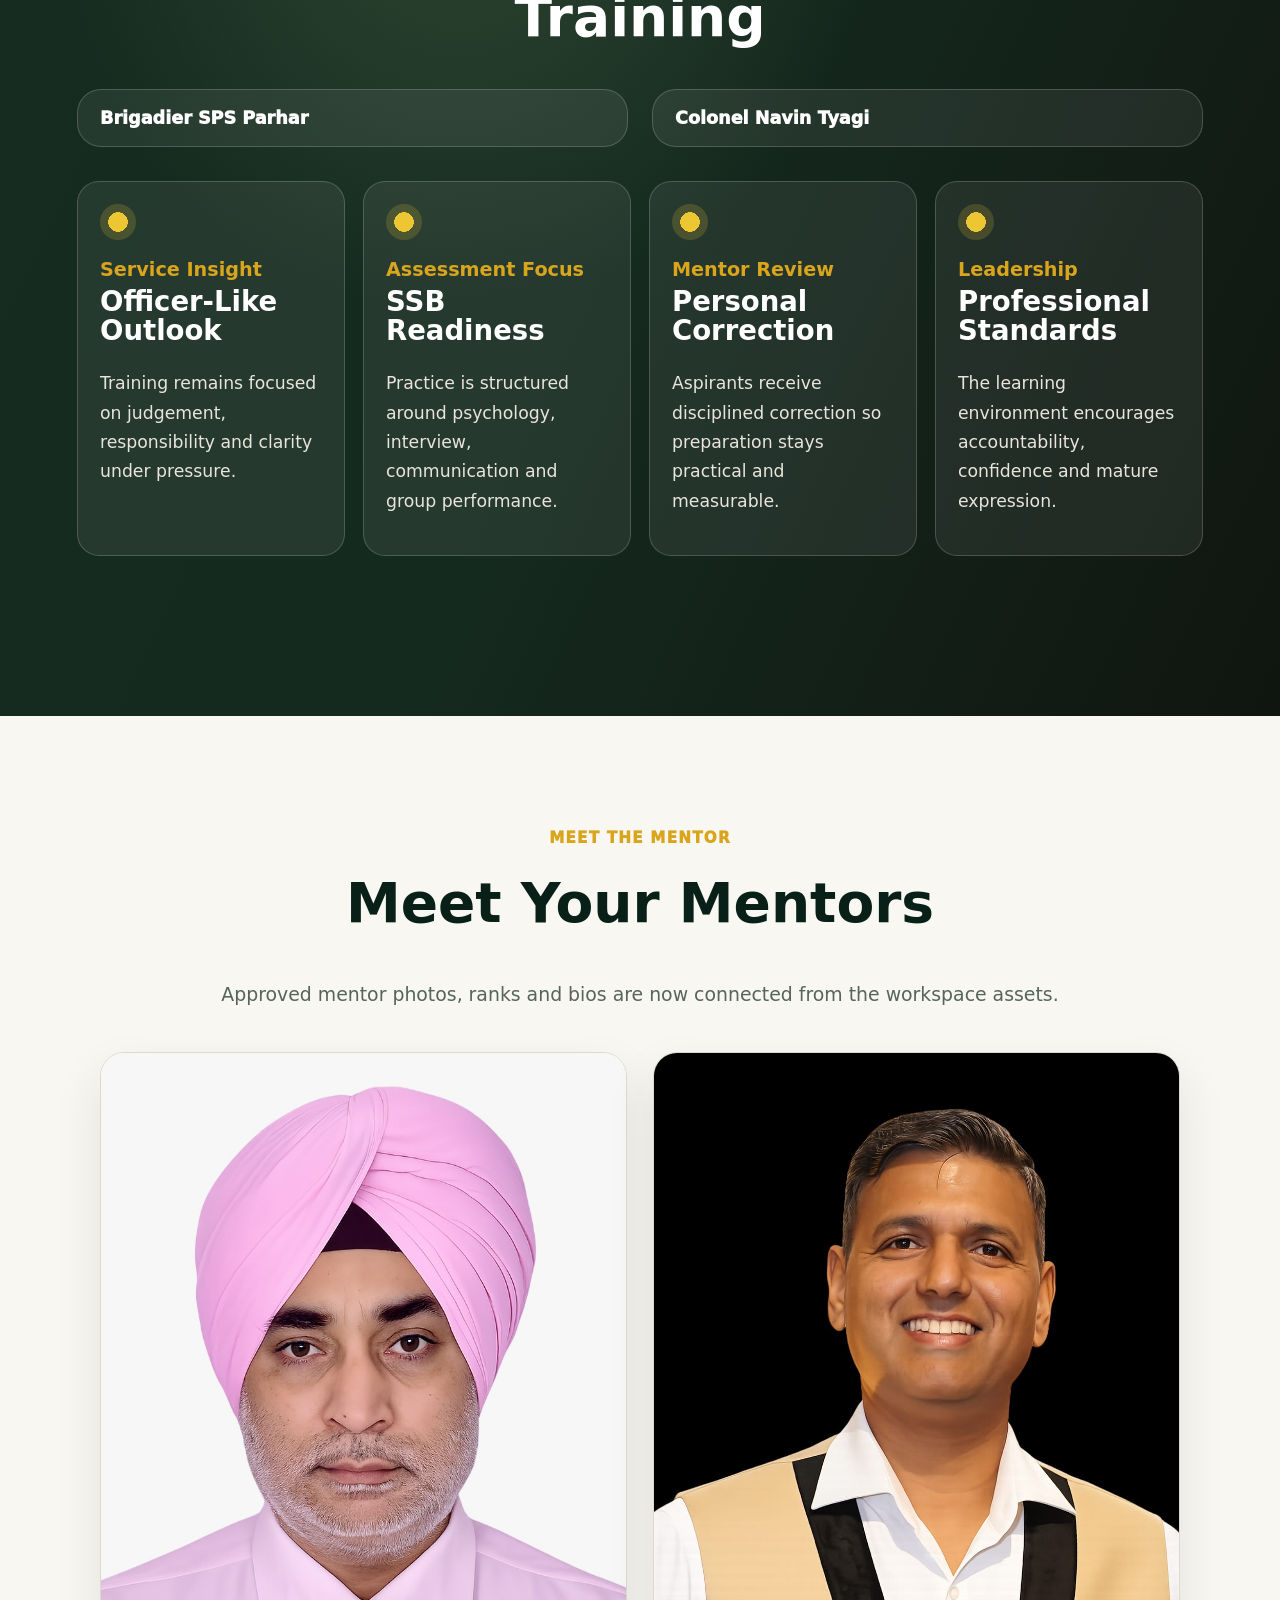
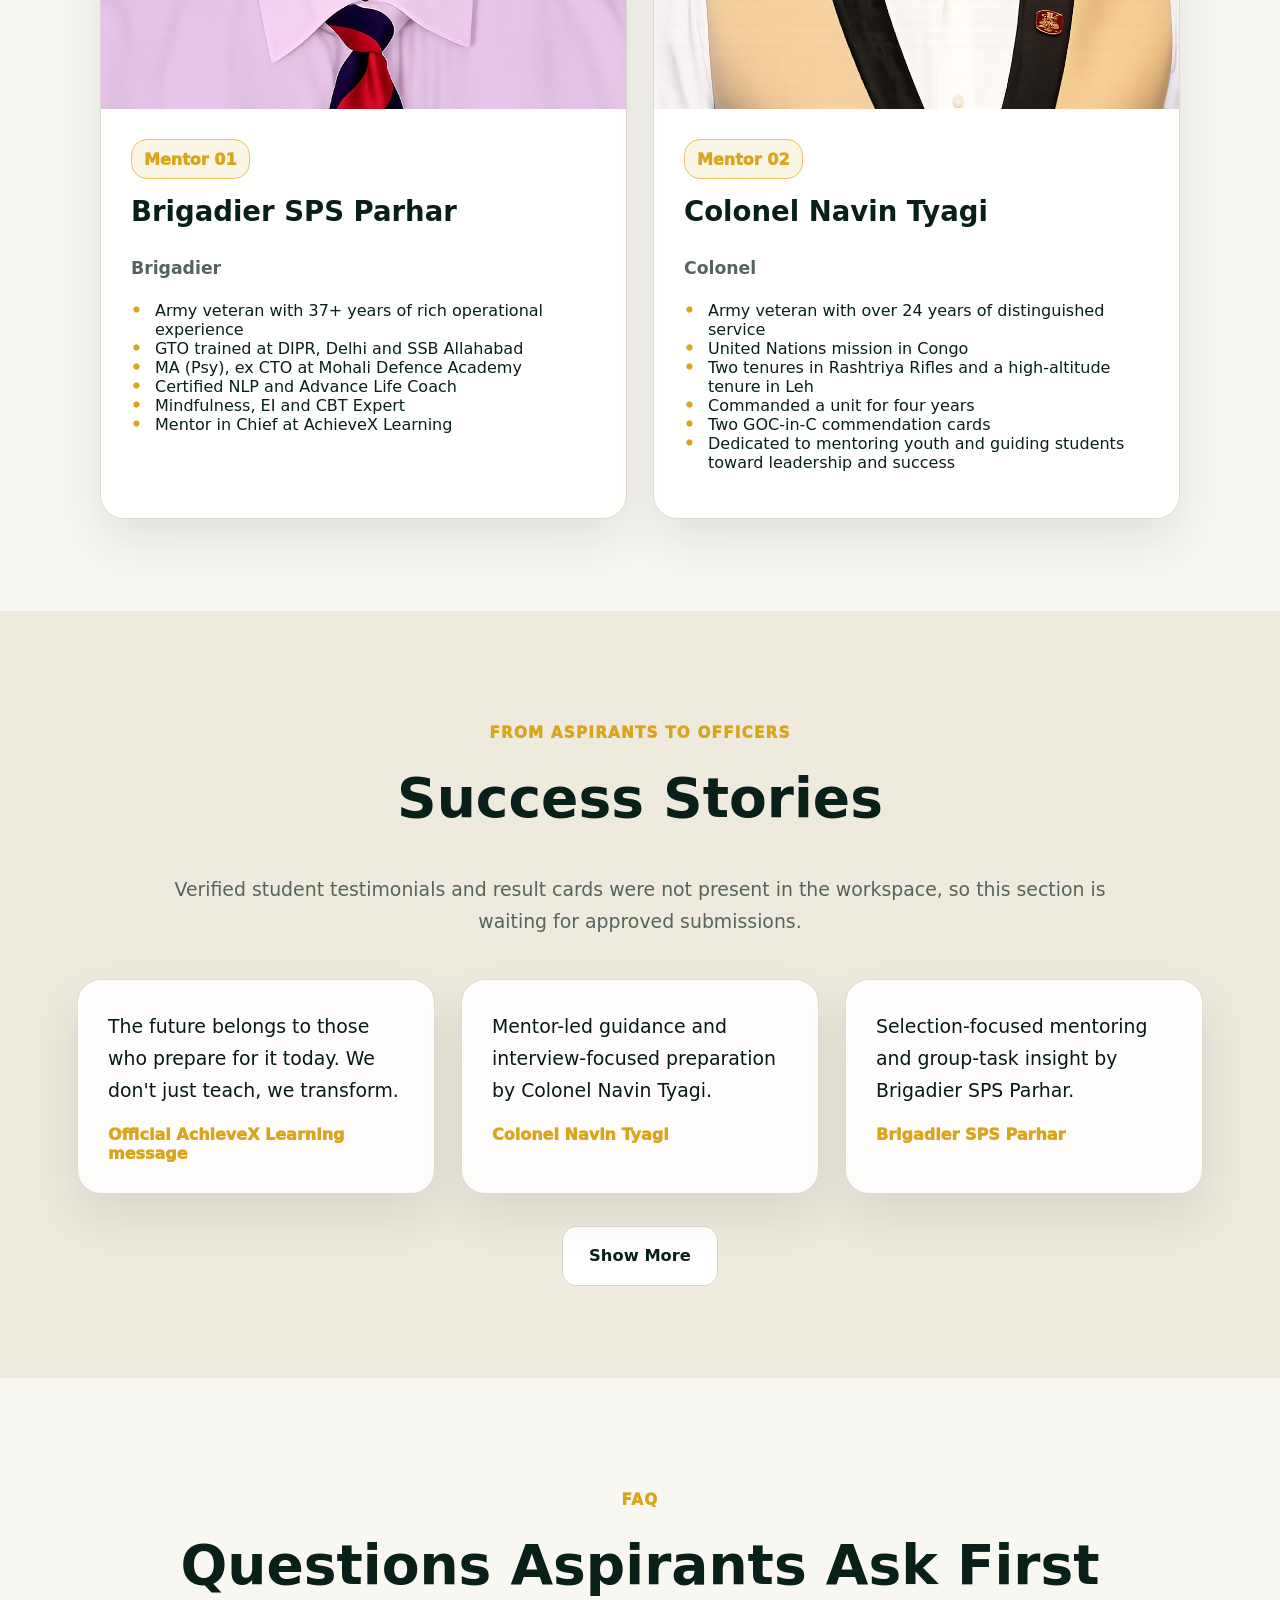
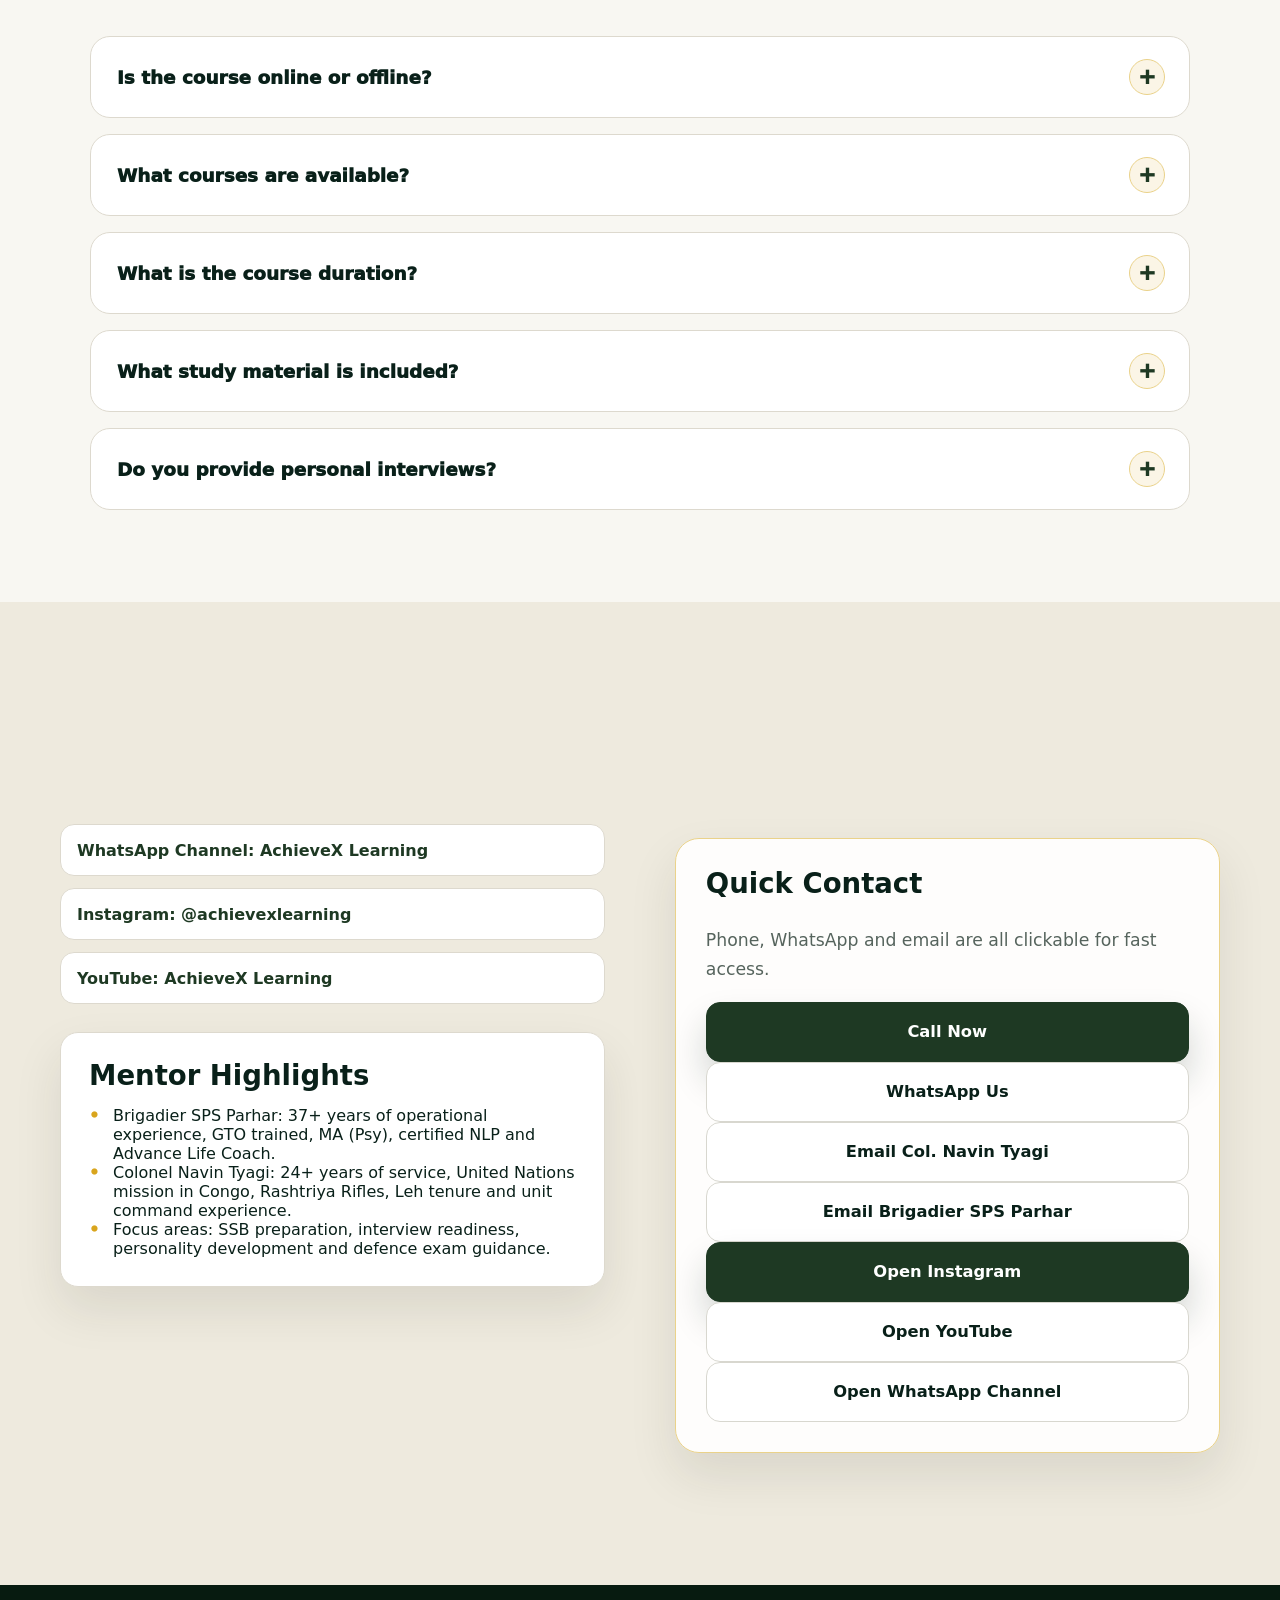
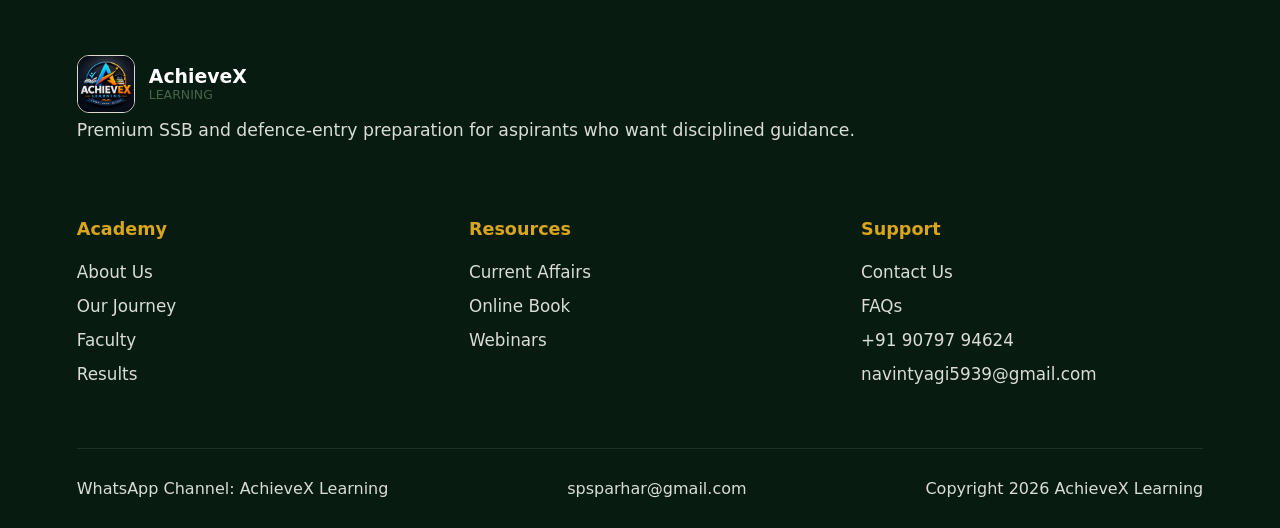
==== commit 67373ac2: "Add files via upload" ====
--- a/index.html
+++ b/index.html
@@ -229,11 +229,9 @@
       <section class="section faq-section" id="faq">
         <div class="section-heading"><p class="eyebrow">FAQ</p><h2>Questions Aspirants Ask First</h2></div>
         <div class="faq-list">
-          <details><summary>What is SSB?</summary><p>SSB is a multi-day officer selection process that assesses psychology, group performance, communication and personal interview readiness.</p></details>
-          <details><summary>Which SSB goals are available?</summary><p>Preparation can be tailored to the entry you are aiming for across the Army, Navy or Air Force. Share your target entry and eligibility with a mentor to discuss a suitable preparation plan.</p></details>
+          <details><summary>Is the course online or offline?</summary><p>Course format can depend on the current batch. Contact the mentors to confirm whether online or in-person options are available.</p></details>
           <details><summary>What courses are available?</summary><p>Preparation focuses on SSB selection, including psychology tests, GTO tasks, personal interview readiness, current affairs and communication. Contact the mentors for current course and batch details.</p></details>
           <details><summary>What is the course duration?</summary><p>Duration depends on the course and your preparation needs. Contact the mentors for current schedules and duration options.</p></details>
-          <details><summary>Is the course online or offline?</summary><p>Course format can depend on the current batch. Contact the mentors to confirm whether online or in-person options are available.</p></details>
           <details><summary>What study material is included?</summary><p>Listed study material includes TAT Story Sets, WAT Response Builder Sets, SRT Sets, OIR, Defence Current Affairs Notes and Lecturette material. Contact the mentors to confirm what is currently available with each course.</p></details>
           <details><summary>Do you provide personal interviews?</summary><p>Personal interview readiness is part of the mentor guidance. Contact the team to ask about mock interview format and availability.</p></details>
         </div>
